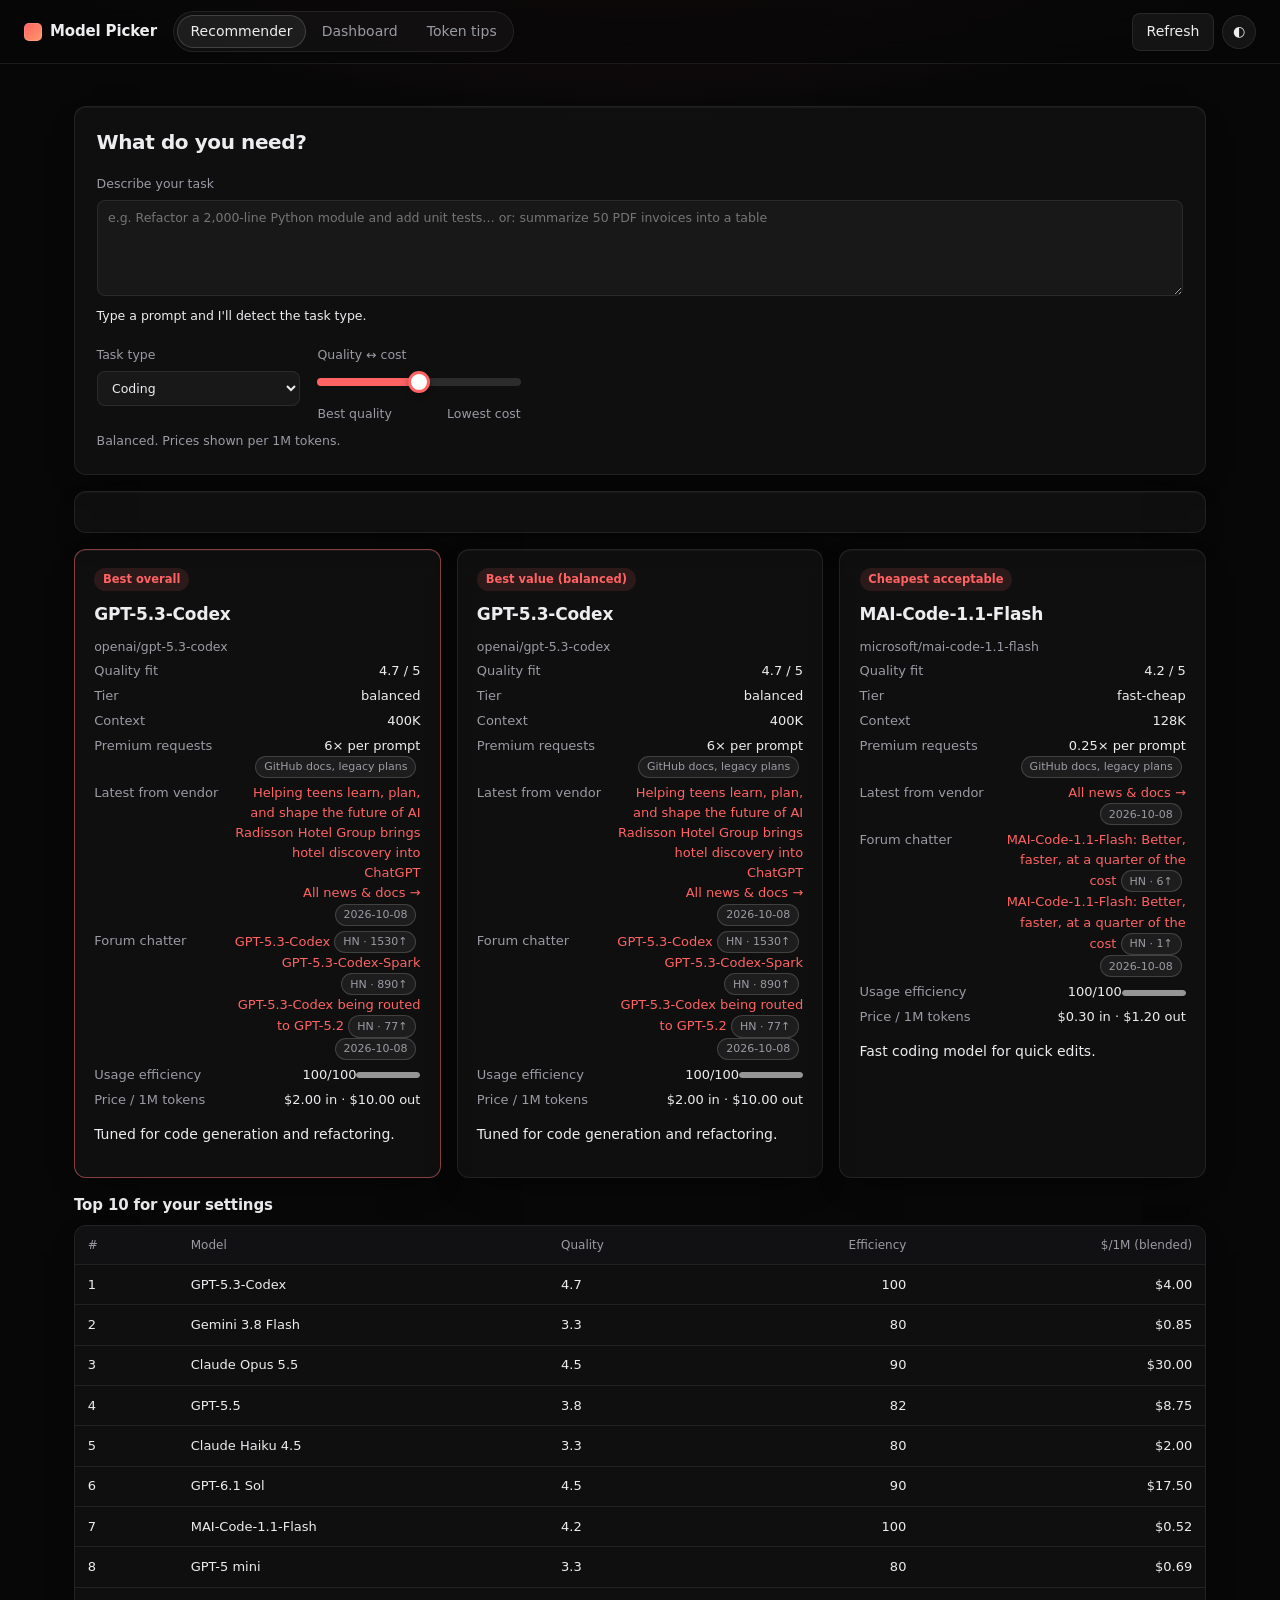
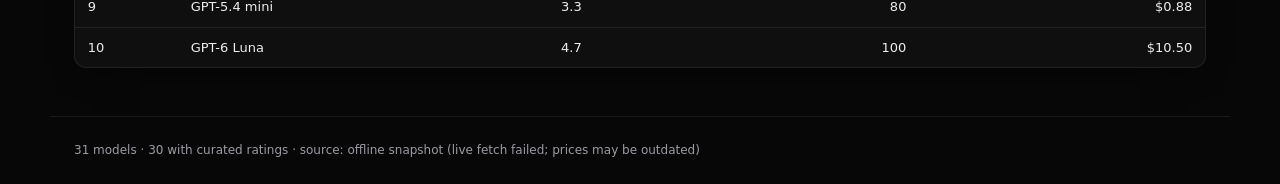
==== model-picker.html @ 8a3c9c2d "Add auto-update automation, signals and restyle Co-authored-by: Copilot App <223556219+Copilot@users" ====
<!DOCTYPE html>
<html lang="en">
<head>
<meta charset="utf-8">
<meta name="viewport" content="width=device-width, initial-scale=1">
<title>Model Picker</title>
<style>
:root{
  --bg:#f7f7f8;--bg2:#ffffff;--fg:#111114;--mut:#5d5d66;--panel:#ffffff;--panel2:#f2f2f4;
  --bd:rgba(0,0,0,.09);--bd2:rgba(0,0,0,.16);--acc:#d93a3f;--acc-soft:rgba(217,58,63,.1);
  --ok:#14804a;--warn:#a15c00;--track:#e2e2e6;--shadow:0 1px 2px rgba(0,0,0,.04),0 8px 24px -12px rgba(0,0,0,.12);
  --glow:radial-gradient(1200px 420px at 50% -180px,rgba(255,99,99,.10),transparent 70%);
  --hdr:rgba(247,247,248,.8);--r:12px;--r-sm:8px;
  color-scheme:light;
}
[data-theme=dark]{
  --bg:#070708;--bg2:#0d0d0f;--fg:#ededef;--mut:#9b9ba4;--panel:rgba(255,255,255,.035);--panel2:rgba(255,255,255,.06);
  --bd:rgba(255,255,255,.08);--bd2:rgba(255,255,255,.16);--acc:#ff6363;--acc-soft:rgba(255,99,99,.12);
  --ok:#4ade80;--warn:#fbbf24;--track:rgba(255,255,255,.12);--shadow:0 1px 0 rgba(255,255,255,.04) inset,0 12px 32px -16px rgba(0,0,0,.8);
  --glow:radial-gradient(1100px 460px at 50% -200px,rgba(255,99,99,.16),transparent 70%);
  --hdr:rgba(7,7,8,.72);
  color-scheme:dark;
}
*{box-sizing:border-box}
[hidden]{display:none!important}
html{-webkit-text-size-adjust:100%}
body{margin:0;font:14px/1.55 Inter,ui-sans-serif,system-ui,-apple-system,"Segoe UI",Roboto,sans-serif;
  background:var(--bg) var(--glow) no-repeat;background-attachment:fixed;color:var(--fg);
  -webkit-font-smoothing:antialiased;font-feature-settings:"cv11","ss01"}
a{color:var(--acc);text-decoration:none}a:hover{text-decoration:underline}
:focus-visible{outline:2px solid var(--acc);outline-offset:2px}

header{position:sticky;top:0;z-index:10;display:flex;align-items:center;gap:1rem;flex-wrap:wrap;
  padding:.7rem 1.5rem;background:var(--hdr);backdrop-filter:blur(14px) saturate(140%);
  -webkit-backdrop-filter:blur(14px) saturate(140%);border-bottom:1px solid var(--bd)}
h1{font-size:15px;font-weight:650;letter-spacing:-.01em;margin:0;display:flex;align-items:center;gap:.5rem}
h1::before{content:"";width:18px;height:18px;border-radius:5px;background:linear-gradient(135deg,var(--acc),#ff9a6b);
  box-shadow:0 0 0 1px rgba(255,255,255,.12) inset}
nav#tabs{display:flex;gap:2px;padding:3px;border:1px solid var(--bd);border-radius:999px;background:var(--panel)}
nav#tabs button{border:0;background:transparent;color:var(--mut);padding:.35rem .85rem;border-radius:999px;font-weight:500}
nav#tabs button:hover{color:var(--fg)}
nav#tabs button.active{background:var(--panel2);color:var(--fg);box-shadow:0 0 0 1px var(--bd2) inset}
.header-right{margin-left:auto;display:flex;gap:.5rem;align-items:center}

main{max-width:1180px;margin:0 auto;padding:2rem 1.5rem 3rem}
h2{font-size:20px;font-weight:650;letter-spacing:-.02em;margin:0 0 1rem}
h3{font-size:15px;font-weight:600;letter-spacing:-.01em;margin:.25rem 0 .5rem}
h3 small{color:var(--mut);font-weight:400;font-size:12px}

.panel{background:var(--panel);border:1px solid var(--bd);border-radius:var(--r);padding:1.25rem 1.35rem;
  margin-bottom:1rem;box-shadow:var(--shadow)}
.grid{display:grid;grid-template-columns:repeat(auto-fit,minmax(200px,1fr));gap:1rem 1.1rem;align-items:end}
.grid .wide{grid-column:1/-1}
#view-recommender .grid{align-items:start}
label{display:flex;flex-direction:column;gap:.4rem;font-size:12.5px;font-weight:500;color:var(--mut)}
label.check{flex-direction:row;align-items:center;gap:.5rem;color:var(--fg);font-weight:400;font-size:13.5px}

input,select,button,textarea{font:inherit;color:var(--fg)}
input[type=text],input[type=search],input[type=number],input:not([type]),select,textarea{
  background:var(--bg2);border:1px solid var(--bd);border-radius:var(--r-sm);padding:.5rem .65rem;
  transition:border-color .15s,box-shadow .15s}
[data-theme=dark] input:not([type=range]):not([type=checkbox]),[data-theme=dark] select,[data-theme=dark] textarea{background:rgba(255,255,255,.04)}
input:hover,select:hover,textarea:hover{border-color:var(--bd2)}
input:focus,select:focus,textarea:focus{outline:none;border-color:var(--acc);box-shadow:0 0 0 3px var(--acc-soft)}
textarea{width:100%;min-height:96px;resize:vertical;line-height:1.5;color:var(--fg)}
select optgroup{color:var(--mut)}
input[type=checkbox]{accent-color:var(--acc);width:15px;height:15px}

button{background:var(--panel2);border:1px solid var(--bd);border-radius:var(--r-sm);padding:.45rem .85rem;
  cursor:pointer;font-weight:500;transition:background .15s,border-color .15s}
button:hover{border-color:var(--bd2);background:var(--acc-soft)}
button:active{transform:translateY(1px)}
button:disabled{opacity:.45;cursor:not-allowed}
#theme{width:34px;height:34px;padding:0;border-radius:999px}
.linkbtn{background:none;border:0;padding:0;color:var(--acc);text-decoration:underline;text-underline-offset:2px}
.linkbtn:hover{background:none}

.hint{color:var(--mut);font-size:12.5px;font-weight:400;margin:.25rem 0}
#status{color:var(--mut);font-size:12.5px;max-width:1180px;margin:0 auto;padding:.6rem 1.5rem 0}
#detected{color:var(--fg)}

#slider{-webkit-appearance:none;appearance:none;width:100%;height:22px;margin:0;padding:0;background:transparent;--p:50%;cursor:pointer}
#slider:focus{outline:none;box-shadow:none}
#slider::-webkit-slider-runnable-track{height:8px;border-radius:999px;background:linear-gradient(to right,var(--acc) var(--p),var(--track) var(--p))}
#slider::-webkit-slider-thumb{-webkit-appearance:none;width:22px;height:22px;margin-top:-7px;border-radius:50%;
  background:#fff;border:3px solid var(--acc);box-shadow:0 2px 6px rgba(0,0,0,.35)}
#slider:focus-visible::-webkit-slider-thumb{box-shadow:0 0 0 4px var(--acc-soft),0 2px 6px rgba(0,0,0,.35)}
#slider::-moz-range-track{height:8px;border-radius:999px;background:var(--track)}
#slider::-moz-range-progress{height:8px;border-radius:999px;background:var(--acc)}
#slider::-moz-range-thumb{width:16px;height:16px;border-radius:50%;background:#fff;border:3px solid var(--acc)}
label.costonly .hint{display:flex;justify-content:space-between}

.toggle{display:inline-flex;align-items:center;gap:.5rem;color:var(--fg);font-size:13.5px}
.ign .costonly{opacity:.4;pointer-events:none}

.cards{display:grid;grid-template-columns:repeat(auto-fit,minmax(260px,1fr));gap:1rem;margin:1rem 0}
.card{position:relative;background:var(--panel);border:1px solid var(--bd);border-radius:var(--r);padding:1.1rem 1.2rem;
  box-shadow:var(--shadow);transition:border-color .15s,transform .15s}
.card:hover{border-color:var(--bd2)}
.card:first-child{border-color:color-mix(in srgb,var(--acc) 45%,var(--bd))}
.card .label{display:inline-block;font-size:11.5px;font-weight:600;color:var(--acc);background:var(--acc-soft);
  padding:.15rem .55rem;border-radius:999px;margin-bottom:.5rem}
.card h3{font-size:17px;margin:.15rem 0 .6rem}
.card dl{display:grid;grid-template-columns:auto 1fr;gap:.3rem .9rem;margin:0;font-size:13px}
.card dt{color:var(--mut)}
.card dd{margin:0;text-align:right;font-variant-numeric:tabular-nums}

.badge{display:inline-block;font-size:11px;font-weight:500;padding:.1rem .5rem;border-radius:999px;
  border:1px solid var(--bd2);color:var(--mut);background:var(--panel2);margin-right:.25rem;white-space:nowrap}
.bar{display:inline-block;width:64px;height:6px;border-radius:999px;background:var(--track);vertical-align:middle;overflow:hidden}
.bar i{display:block;height:100%;border-radius:999px;background:var(--fg);opacity:.55}
.bar.hot i{background:var(--acc);opacity:1}

.table-wrap{overflow:auto;border:1px solid var(--bd);border-radius:var(--r);background:var(--panel);box-shadow:var(--shadow)}
table{border-collapse:collapse;width:100%;font-size:13px}
th,td{padding:.6rem .8rem;border-bottom:1px solid var(--bd);text-align:left;white-space:nowrap}
tr:last-child td{border-bottom:0}
th{position:sticky;top:0;background:var(--bg2);font-weight:500;color:var(--mut);font-size:12px;z-index:1}
[data-theme=dark] th{background:#111113}
th[data-k]{cursor:pointer;user-select:none}th[data-k]:hover{color:var(--fg)}
tbody tr:hover td{background:var(--panel2)}
td.n,th.n{text-align:right;font-variant-numeric:tabular-nums}

.tips ul{margin:.25rem 0 0;padding-left:1.1rem}
.tips li{margin:.45rem 0;color:var(--fg)}
.tips li::marker{color:var(--acc)}
code{font:12.5px ui-monospace,SFMono-Regular,Menlo,monospace;background:var(--panel2);border:1px solid var(--bd);
  padding:.05rem .35rem;border-radius:5px}

footer{max-width:1180px;margin:0 auto;padding:1.5rem;color:var(--mut);font-size:12px;border-top:1px solid var(--bd)}

@media (max-width:640px){
  header{padding:.6rem 1rem}
  nav#tabs{order:3;width:100%;justify-content:space-between}
  nav#tabs button{flex:1}
  main{padding:1.25rem 1rem 2rem}
  .panel{padding:1rem}
}
@media (prefers-reduced-motion:reduce){*{transition:none!important}}

</style>
</head>
<body>
<header>
  <h1>Model Picker</h1>
  <nav id="tabs">
    <button data-view="recommender" class="active">Recommender</button>
    <button data-view="dashboard">Dashboard</button>
    <button data-view="tips">Token tips</button>
  </nav>
  <div class="header-right">
    <button id="refresh">Refresh</button>
    <button id="theme" aria-label="Toggle theme">◐</button>
  </div>
</header>
<div id="status" role="status"></div>

<main>
<section id="view-recommender" class="view">
  <div class="panel">
    <h2>What do you need?</h2>
    <div class="grid">
      <label class="wide">Describe your task
        <textarea id="prompt" rows="4" placeholder="e.g. Refactor a 2,000-line Python module and add unit tests… or: summarize 50 PDF invoices into a table"></textarea>
        <span class="hint"><span id="detected">Type a prompt and I'll detect the task type.</span></span>
      </label>
      <label id="taskWrap">Task type
        <select id="task">
          <optgroup label="General">
            <option value="coding">Coding</option>
            <option value="reasoning">Reasoning / analysis</option>
            <option value="writing">Writing</option>
            <option value="extraction">Summarization / extraction</option>
            <option value="vision">Vision (images)</option>
            <option value="speed">Fast chat / low latency</option>
          </optgroup>
          <optgroup label="Design &amp; UX">
            <option value="uxdesign">UI / visual design review</option>
            <option value="uxwriting">UX writing &amp; microcopy</option>
            <option value="research">UX research synthesis</option>
            <option value="frontend">Design → front-end code</option>
          </optgroup>
          <optgroup label="Other">
            <option value="data">Data &amp; spreadsheets</option>
            <option value="ideation">Brainstorming &amp; ideation</option>
            <option value="agentic">Multi-step agent tasks</option>
            <option value="longdoc">Long documents</option>
            <option value="translation">Translation &amp; localization</option>
          </optgroup>
        </select>
      </label>
      <label class="costonly">Quality ↔ cost
        <input type="range" id="slider" min="0" max="100" value="50">
        <span class="hint"><span>Best quality</span><span>Lowest cost</span></span>
      </label>
    </div>
    <p class="hint" id="modeHint"></p>
  </div>
  <div id="usage" class="panel"></div>
  <div id="results"></div>
</section>

<section id="view-dashboard" class="view" hidden>
  <div class="panel">
    <div class="grid">
      <label>Search <input type="search" id="q" placeholder="name or id"></label>
      <label>Tier
        <select id="tierFilter"><option value="">All</option><option>flagship</option><option>balanced</option><option>fast-cheap</option></select>
      </label>
      <label class="check"><input type="checkbox" id="fVision"> Vision only</label>
      <label class="check"><input type="checkbox" id="fRated"> Rated only</label>
      <button id="compareBtn">Compare selected (<span id="cmpCount">0</span>)</button>
    </div>
  </div>
  <div id="compare"></div>
  <div class="table-wrap"><table id="table"></table></div>
</section>

<section id="view-tips" class="view" hidden>
  <div class="panel tips">
    <h2>Token-cost tips</h2>
    <ul>
      <li><b>Output costs 3–5× input.</b> Ask for concise answers, set <code>max_tokens</code>, and request structured output (JSON) instead of prose.</li>
      <li><b>Cache the prefix.</b> Put stable instructions and documents first; prompt caching typically discounts repeated input by 50–90%.</li>
      <li><b>Route by difficulty.</b> Use a fast-cheap model for classification and extraction; escalate to a flagship only when needed.</li>
      <li><b>Trim context.</b> Send only relevant chunks (retrieval) rather than whole documents. Long prompts cost money and can reduce accuracy.</li>
      <li><b>Mind reasoning models.</b> They bill hidden thinking tokens as output; budget 2–10× more output than the visible answer.</li>
      <li><b>Batch where latency allows.</b> Batch APIs are commonly ~50% cheaper.</li>
      <li><b>Keep conversations short.</b> Each turn resends history; summarize or truncate old turns.</li>
      <li><b>Measure.</b> Log tokens per request and watch % of context used; above ~70% quality and cost both suffer.</li>
      <li><b>Even if cost isn't your concern,</b> fewer tokens means lower latency and rate-limit headroom.</li>
    </ul>
  </div>
</section>
</main>
<footer id="footer"></footer>
<script>window.__EMBED={"models-curated.json": {"_note": "Edit freely. Ratings 1-5 (0 = no capability). Key = OpenRouter model id. tier: flagship|balanced|fast-cheap.", "models": {"anthropic/claude-opus-4.1": {"tier": "flagship", "ratings": {"coding": 5, "reasoning": 5, "writing": 5, "extraction": 4, "vision": 4, "speed": 2}, "notes": "Top-tier quality for hard coding/agentic work; slow and pricey."}, "anthropic/claude-sonnet-4": {"tier": "balanced", "ratings": {"coding": 5, "reasoning": 4, "writing": 5, "extraction": 4, "vision": 4, "speed": 3}, "notes": "Excellent coding/writing default."}, "anthropic/claude-3.5-haiku": {"tier": "fast-cheap", "ratings": {"coding": 3, "reasoning": 3, "writing": 4, "extraction": 4, "vision": 0, "speed": 5}, "notes": "Quick, inexpensive text tasks."}, "openai/gpt-4o": {"tier": "balanced", "ratings": {"coding": 4, "reasoning": 4, "writing": 4, "extraction": 4, "vision": 4, "speed": 4}, "notes": "Solid all-rounder."}, "openai/gpt-4o-mini": {"tier": "fast-cheap", "ratings": {"coding": 3, "reasoning": 3, "writing": 3, "extraction": 4, "vision": 3, "speed": 5}, "notes": "Cheap extraction and chat."}, "openai/gpt-4.1": {"tier": "balanced", "ratings": {"coding": 5, "reasoning": 4, "writing": 4, "extraction": 5, "vision": 4, "speed": 4}, "notes": "Strong coding and instruction following; 1M context."}, "openai/gpt-4.1-mini": {"tier": "fast-cheap", "ratings": {"coding": 4, "reasoning": 3, "writing": 4, "extraction": 4, "vision": 4, "speed": 5}, "notes": "Great value; long context."}, "openai/o3": {"tier": "flagship", "ratings": {"coding": 5, "reasoning": 5, "writing": 3, "extraction": 4, "vision": 4, "speed": 2}, "notes": "Deep reasoning; uses hidden reasoning tokens."}, "openai/o4-mini": {"tier": "balanced", "ratings": {"coding": 4, "reasoning": 5, "writing": 3, "extraction": 4, "vision": 4, "speed": 3}, "notes": "Cheap reasoning; reasoning tokens add output cost."}, "google/gemini-2.5-pro": {"tier": "flagship", "ratings": {"coding": 5, "reasoning": 5, "writing": 4, "extraction": 5, "vision": 5, "speed": 3}, "notes": "Best for huge documents and multimodal input."}, "google/gemini-2.5-flash": {"tier": "fast-cheap", "ratings": {"coding": 4, "reasoning": 4, "writing": 4, "extraction": 5, "vision": 4, "speed": 5}, "notes": "Fast, cheap, 1M context."}, "meta-llama/llama-3.3-70b-instruct": {"tier": "fast-cheap", "ratings": {"coding": 3, "reasoning": 3, "writing": 3, "extraction": 3, "vision": 0, "speed": 4}, "notes": "Open weights, very cheap."}, "deepseek/deepseek-chat": {"tier": "fast-cheap", "ratings": {"coding": 4, "reasoning": 4, "writing": 3, "extraction": 3, "vision": 0, "speed": 3}, "notes": "Strong value for coding."}, "deepseek/deepseek-r1": {"tier": "balanced", "ratings": {"coding": 4, "reasoning": 5, "writing": 3, "extraction": 3, "vision": 0, "speed": 2}, "notes": "Cheap reasoning; verbose output."}, "mistralai/mistral-large": {"tier": "balanced", "ratings": {"coding": 3, "reasoning": 4, "writing": 4, "extraction": 3, "vision": 0, "speed": 3}, "notes": "Good multilingual writing."}, "mistralai/mistral-small-3.2-24b-instruct": {"tier": "fast-cheap", "ratings": {"coding": 3, "reasoning": 2, "writing": 3, "extraction": 3, "vision": 2, "speed": 5}, "notes": "Very cheap small model."}, "qwen/qwen-2.5-72b-instruct": {"tier": "fast-cheap", "ratings": {"coding": 4, "reasoning": 3, "writing": 3, "extraction": 3, "vision": 0, "speed": 4}, "notes": "Capable open model; short context."}, "x-ai/grok-4": {"tier": "flagship", "ratings": {"coding": 4, "reasoning": 5, "writing": 4, "extraction": 4, "vision": 3, "speed": 2}, "notes": "Strong reasoning."}, "anthropic/claude-opus-4.5": {"tier": "flagship", "ratings": {"coding": 5, "reasoning": 5, "writing": 5, "extraction": 4, "vision": 4, "speed": 2}, "notes": "Top-tier quality for hard coding/agentic work; slow and pricey."}, "anthropic/claude-sonnet-4.5": {"tier": "balanced", "ratings": {"coding": 5, "reasoning": 4, "writing": 5, "extraction": 4, "vision": 4, "speed": 3}, "notes": "Excellent coding/writing default."}, "anthropic/claude-haiku-4.5": {"tier": "fast-cheap", "ratings": {"coding": 3, "reasoning": 3, "writing": 4, "extraction": 4, "vision": 0, "speed": 5}, "notes": "Quick, inexpensive text tasks."}}}, "models-snapshot.json": {"_note": "Offline fallback in OpenRouter /api/v1/models shape. Prices are approximate and may be stale; Refresh pulls live data.", "data": [{"id": "anthropic/claude-opus-4.1", "name": "Claude Opus 4.1", "context_length": 200000, "pricing": {"prompt": "1.5e-05", "completion": "7.5e-05"}, "architecture": {"input_modalities": ["text", "image"]}}, {"id": "anthropic/claude-sonnet-4", "name": "Claude Sonnet 4", "context_length": 200000, "pricing": {"prompt": "3e-06", "completion": "1.5e-05"}, "architecture": {"input_modalities": ["text", "image"]}}, {"id": "anthropic/claude-3.5-haiku", "name": "Claude 3.5 Haiku", "context_length": 200000, "pricing": {"prompt": "8.000000000000001e-07", "completion": "4e-06"}, "architecture": {"input_modalities": ["text"]}}, {"id": "openai/gpt-4o", "name": "GPT-4o", "context_length": 128000, "pricing": {"prompt": "2.5e-06", "completion": "1e-05"}, "architecture": {"input_modalities": ["text", "image"]}}, {"id": "openai/gpt-4o-mini", "name": "GPT-4o mini", "context_length": 128000, "pricing": {"prompt": "1.5e-07", "completion": "6e-07"}, "architecture": {"input_modalities": ["text", "image"]}}, {"id": "openai/gpt-4.1", "name": "GPT-4.1", "context_length": 1047576, "pricing": {"prompt": "2e-06", "completion": "8e-06"}, "architecture": {"input_modalities": ["text", "image"]}}, {"id": "openai/gpt-4.1-mini", "name": "GPT-4.1 mini", "context_length": 1047576, "pricing": {"prompt": "4.0000000000000003e-07", "completion": "1.6000000000000001e-06"}, "architecture": {"input_modalities": ["text", "image"]}}, {"id": "openai/o3", "name": "o3", "context_length": 200000, "pricing": {"prompt": "2e-06", "completion": "8e-06"}, "architecture": {"input_modalities": ["text", "image"]}}, {"id": "openai/o4-mini", "name": "o4-mini", "context_length": 200000, "pricing": {"prompt": "1.1e-06", "completion": "4.4e-06"}, "architecture": {"input_modalities": ["text", "image"]}}, {"id": "google/gemini-2.5-pro", "name": "Gemini 2.5 Pro", "context_length": 1048576, "pricing": {"prompt": "1.25e-06", "completion": "1e-05"}, "architecture": {"input_modalities": ["text", "image"]}}, {"id": "google/gemini-2.5-flash", "name": "Gemini 2.5 Flash", "context_length": 1048576, "pricing": {"prompt": "3e-07", "completion": "2.5e-06"}, "architecture": {"input_modalities": ["text", "image"]}}, {"id": "meta-llama/llama-3.3-70b-instruct", "name": "Llama 3.3 70B Instruct", "context_length": 131072, "pricing": {"prompt": "1.2e-07", "completion": "3e-07"}, "architecture": {"input_modalities": ["text"]}}, {"id": "deepseek/deepseek-chat", "name": "DeepSeek V3", "context_length": 163840, "pricing": {"prompt": "2.7e-07", "completion": "1.1e-06"}, "architecture": {"input_modalities": ["text"]}}, {"id": "deepseek/deepseek-r1", "name": "DeepSeek R1", "context_length": 163840, "pricing": {"prompt": "5.5e-07", "completion": "2.2e-06"}, "architecture": {"input_modalities": ["text"]}}, {"id": "mistralai/mistral-large", "name": "Mistral Large", "context_length": 128000, "pricing": {"prompt": "2e-06", "completion": "6e-06"}, "architecture": {"input_modalities": ["text"]}}, {"id": "mistralai/mistral-small-3.2-24b-instruct", "name": "Mistral Small 3.2 24B", "context_length": 131072, "pricing": {"prompt": "5.0000000000000004e-08", "completion": "1.0000000000000001e-07"}, "architecture": {"input_modalities": ["text", "image"]}}, {"id": "qwen/qwen-2.5-72b-instruct", "name": "Qwen 2.5 72B Instruct", "context_length": 32768, "pricing": {"prompt": "1.2e-07", "completion": "3.9e-07"}, "architecture": {"input_modalities": ["text"]}}, {"id": "x-ai/grok-4", "name": "Grok 4", "context_length": 256000, "pricing": {"prompt": "3e-06", "completion": "1.5e-05"}, "architecture": {"input_modalities": ["text", "image"]}}, {"id": "some-lab/unrated-demo-model", "name": "Unrated Demo Model", "context_length": 32000, "pricing": {"prompt": "5e-07", "completion": "1.5e-06"}, "architecture": {"input_modalities": ["text"]}}]}, "github-models.json": {"_note": "Models available in GitHub Copilot. Ratings, context and prices are ESTIMATES (Copilot bills by premium requests, not tokens).", "data": [{"id": "anthropic/claude-opus-5.5", "name": "Claude Opus 5.5", "context_length": 400000, "pricing": {"prompt": "1.5e-05", "completion": "7.5e-05"}, "architecture": {"input_modalities": ["text", "image"]}, "_tier": "flagship", "_ratings": {"coding": 5, "reasoning": 5, "writing": 5, "extraction": 4, "vision": 4, "speed": 2}, "_notes": "Top Anthropic model; best for hard agentic/coding work."}, {"id": "anthropic/claude-sonnet-5.5", "name": "Claude Sonnet 5.5", "context_length": 400000, "pricing": {"prompt": "3e-06", "completion": "1.5e-05"}, "architecture": {"input_modalities": ["text", "image"]}, "_tier": "balanced", "_ratings": {"coding": 5, "reasoning": 4, "writing": 5, "extraction": 4, "vision": 4, "speed": 3}, "_notes": "Strong all-rounder for coding and writing."}, {"id": "anthropic/claude-haiku-4.5", "name": "Claude Haiku 4.5", "context_length": 200000, "pricing": {"prompt": "1e-06", "completion": "5e-06"}, "architecture": {"input_modalities": ["text", "image"]}, "_tier": "fast-cheap", "_ratings": {"coding": 3, "reasoning": 3, "writing": 4, "extraction": 4, "vision": 3, "speed": 5}, "_notes": "Fast, cheap; good for extraction and chat.", "_multiplier": 0.33}, {"id": "openai/gpt-6.1-sol", "name": "GPT-6.1 Sol", "context_length": 400000, "pricing": {"prompt": "1e-05", "completion": "4e-05"}, "architecture": {"input_modalities": ["text", "image"]}, "_tier": "flagship", "_ratings": {"coding": 5, "reasoning": 5, "writing": 4, "extraction": 4, "vision": 4, "speed": 2}, "_notes": "Newest OpenAI flagship; deep reasoning."}, {"id": "openai/gpt-6-luna", "name": "GPT-6 Luna", "context_length": 400000, "pricing": {"prompt": "6e-06", "completion": "2.4e-05"}, "architecture": {"input_modalities": ["text", "image"]}, "_tier": "flagship", "_ratings": {"coding": 5, "reasoning": 5, "writing": 4, "extraction": 4, "vision": 4, "speed": 3}, "_notes": "Strong general-purpose OpenAI model."}, {"id": "openai/gpt-5.6-terra", "name": "GPT-5.6 Terra", "context_length": 400000, "pricing": {"prompt": "5e-06", "completion": "2e-05"}, "architecture": {"input_modalities": ["text", "image"]}, "_tier": "balanced", "_ratings": {"coding": 4, "reasoning": 4, "writing": 4, "extraction": 4, "vision": 4, "speed": 3}, "_notes": "Balanced quality and cost."}, {"id": "openai/gpt-5.5", "name": "GPT-5.5", "context_length": 400000, "pricing": {"prompt": "5e-06", "completion": "2e-05"}, "architecture": {"input_modalities": ["text", "image"]}, "_tier": "balanced", "_ratings": {"coding": 4, "reasoning": 4, "writing": 4, "extraction": 4, "vision": 4, "speed": 3}, "_notes": "Solid all-rounder.", "_multiplier": 57}, {"id": "openai/gpt-5.4-mini", "name": "GPT-5.4 mini", "context_length": 400000, "pricing": {"prompt": "5e-07", "completion": "2e-06"}, "architecture": {"input_modalities": ["text", "image"]}, "_tier": "fast-cheap", "_ratings": {"coding": 3, "reasoning": 3, "writing": 3, "extraction": 4, "vision": 3, "speed": 5}, "_notes": "Cheap and quick for simple tasks.", "_multiplier": 6}, {"id": "openai/gpt-5-mini", "name": "GPT-5 mini", "context_length": 400000, "pricing": {"prompt": "2.5e-07", "completion": "2e-06"}, "architecture": {"input_modalities": ["text", "image"]}, "_tier": "fast-cheap", "_ratings": {"coding": 3, "reasoning": 3, "writing": 3, "extraction": 3, "vision": 3, "speed": 5}, "_notes": "Very cheap, light reasoning.", "_multiplier": 0.33}, {"id": "openai/gpt-5.3-codex", "name": "GPT-5.3-Codex", "context_length": 400000, "pricing": {"prompt": "2e-06", "completion": "1e-05"}, "architecture": {"input_modalities": ["text"]}, "_tier": "balanced", "_ratings": {"coding": 5, "reasoning": 4, "writing": 2, "extraction": 3, "vision": 0, "speed": 3}, "_notes": "Tuned for code generation and refactoring.", "_multiplier": 6}, {"id": "microsoft/mai-code-1.1-flash", "name": "MAI-Code-1.1-Flash", "context_length": 128000, "pricing": {"prompt": "3e-07", "completion": "1.2e-06"}, "architecture": {"input_modalities": ["text"]}, "_tier": "fast-cheap", "_ratings": {"coding": 4, "reasoning": 3, "writing": 2, "extraction": 3, "vision": 0, "speed": 5}, "_notes": "Fast coding model for quick edits.", "_multiplier": 0.25}, {"id": "google/gemini-3.8-flash", "name": "Gemini 3.8 Flash", "context_length": 1000000, "pricing": {"prompt": "3e-07", "completion": "2.5e-06"}, "architecture": {"input_modalities": ["text", "image"]}, "_tier": "fast-cheap", "_ratings": {"coding": 3, "reasoning": 3, "writing": 3, "extraction": 4, "vision": 4, "speed": 5}, "_notes": "Fast, huge context; great for summarizing long inputs."}]}, "reddit-signals.json": {"fetched": null, "models": {}}, "vendor-releases.json": {"fetched": "2026-10-08", "vendors": {"anthropic": {"url": "https://www.anthropic.com/news", "items": [{"title": "Cyber verification program", "url": "https://www.anthropic.com/news/cyber-verification-program", "date": ""}, {"title": "Claude frontier academy", "url": "https://www.anthropic.com/news/claude-frontier-academy", "date": ""}, {"title": "Barclays scales claude", "url": "https://www.anthropic.com/news/barclays-scales-claude", "date": ""}]}, "openai": {"url": "https://openai.com/news/", "items": [{"title": "Helping teens learn, plan, and shape the future of AI", "url": "https://openai.com/index/teens-learn-and-plan", "date": "Wed, 07 Oct 2026"}, {"title": "Radisson Hotel Group brings hotel discovery into ChatGPT", "url": "https://openai.com/index/radisson", "date": "Wed, 07 Oct 2026"}, {"title": "GPT-6 and Intelligent UI for everyone", "url": "https://openai.com/index/gpt-6-for-everyone", "date": "Wed, 07 Oct 2026"}]}, "google": {"url": "https://blog.google/technology/ai/", "items": [{"title": "Introducing Playground: Create and play custom games", "url": "https://blog.google/innovation-and-ai/technology/ai/playground-experimental-gaming-platform/", "date": "Wed, 07 Oct 2026"}, {"title": "The latest AI news we announced in September 2026", "url": "https://blog.google/innovation-and-ai/technology/ai/google-ai-updates-september-2026/", "date": "Fri, 02 Oct 2026"}, {"title": "Watch the winning trailer from the Future Vision XPRIZE, The Gifted.", "url": "https://blog.google/innovation-and-ai/technology/ai/winner-future-vision-xprize/", "date": "Mon, 28 Sep 2026"}]}, "microsoft": {"url": "https://azure.microsoft.com/en-us/blog/", "items": []}}}, "forum-signals.json": {"fetched": "2026-10-08", "models": {"anthropic/claude-opus-5.5": {"mentions": 10, "threads": [{"title": "Claude Opus 5.5", "url": "https://news.ycombinator.com/item?id=49803892", "src": "HN", "score": 1806}, {"title": "Claude Opus 5.5 Intelligence, Performance and Price Analysis (Max)", "url": "https://news.ycombinator.com/item?id=49804316", "src": "HN", "score": 333}, {"title": "Claude Opus 5.5", "url": "https://news.ycombinator.com/item?id=49803863", "src": "HN", "score": 273}]}, "anthropic/claude-sonnet-5.5": {"mentions": 2, "threads": [{"title": "Claude Sonnet 5.5 for code review: More catches than Sonnet 5, in half the time", "url": "https://news.ycombinator.com/item?id=49896246", "src": "HN", "score": 4}, {"title": "Claude Sonnet 5.5 (Max Effort) Intelligence, Performance and Price Analysis", "url": "https://news.ycombinator.com/item?id=49882688", "src": "HN", "score": 4}]}, "anthropic/claude-haiku-4.5": {"mentions": 9, "threads": [{"title": "Claude Haiku 4.5", "url": "https://news.ycombinator.com/item?id=45595403", "src": "HN", "score": 730}, {"title": "Claude Haiku 4.5 System Card [pdf]", "url": "https://news.ycombinator.com/item?id=45596168", "src": "HN", "score": 51}, {"title": "Show HN: TTFT benchmark: LLM Gateway vs. OpenRouter (Claude-haiku-4.5, 150 runs)", "url": "https://news.ycombinator.com/item?id=49012741", "src": "HN", "score": 3}]}, "openai/gpt-6.1-sol": {"mentions": 8, "threads": [{"title": "GPT 6.1 Sol: Near-Astra intelligence for a fifth of the price", "url": "https://news.ycombinator.com/item?id=49896586", "src": "HN", "score": 1067}, {"title": "GPT-6.1 Sol replaces GPT-6 Sol after just 7 days, with near-Astra intelligence", "url": "https://news.ycombinator.com/item?id=49906669", "src": "HN", "score": 80}, {"title": "GPT-6.1 Sol (Max): Intelligence, Performance and Price Analysis", "url": "https://news.ycombinator.com/item?id=49898379", "src": "HN", "score": 4}]}, "openai/gpt-6-luna": {"mentions": 3, "threads": [{"title": "GPT-6 Sol is like GPT-5.6 Terra, GPT-6 Luna is like GPT-5.6 Asteroid", "url": "https://news.ycombinator.com/item?id=49835237", "src": "HN", "score": 18}, {"title": "Claude Opus 5.5, GPT-6 Sol, GPT-6 Luna, and a new price war", "url": "https://news.ycombinator.com/item?id=49812887", "src": "HN", "score": 3}, {"title": "GPT-6 Luna (Max) Intelligence, Performance and Price Analysis", "url": "https://news.ycombinator.com/item?id=49806285", "src": "HN", "score": 2}]}, "openai/gpt-5.6-terra": {"mentions": 3, "threads": [{"title": "GPT-6 Sol is like GPT-5.6 Terra, GPT-6 Luna is like GPT-5.6 Asteroid", "url": "https://news.ycombinator.com/item?id=49835237", "src": "HN", "score": 18}, {"title": "GPT-5.6-terra used 48.5% more context than Mimo-2.5-pro", "url": "https://news.ycombinator.com/item?id=48919754", "src": "HN", "score": 3}, {"title": "Free GPT 5.6 Terra and Luna (2.5M/day) & 250k Sol \u2013 free experiments", "url": "https://news.ycombinator.com/item?id=48975696", "src": "HN", "score": 2}]}, "openai/gpt-5.5": {"mentions": 10, "threads": [{"title": "GPT-5.5", "url": "https://news.ycombinator.com/item?id=47879092", "src": "HN", "score": 1580}, {"title": "GPT-5.5 hallucinates 3x more than MIT-licensed GLM-5.2", "url": "https://news.ycombinator.com/item?id=48600167", "src": "HN", "score": 585}, {"title": "DeepSeek V4 Pro beats GPT-5.5 Pro on precision", "url": "https://news.ycombinator.com/item?id=48440448", "src": "HN", "score": 397}]}, "openai/gpt-5.4-mini": {"mentions": 4, "threads": [{"title": "GPT\u20115.4 Mini and Nano", "url": "https://news.ycombinator.com/item?id=47415441", "src": "HN", "score": 248}, {"title": "Hands-on comparison of Jev with Haiku 4.5, GPT-5.4-mini, and Gemini 3.5 Flash", "url": "https://news.ycombinator.com/item?id=49982760", "src": "HN", "score": 3}, {"title": "Show HN: Classer \u2013 high-performance classification API (beats GPT-5.4-mini)", "url": "https://news.ycombinator.com/item?id=48489816", "src": "HN", "score": 2}]}, "openai/gpt-5-mini": {"mentions": 6, "threads": [{"title": "Tau\u00b2 benchmark: How a prompt rewrite boosted GPT-5-mini by 22%", "url": "https://news.ycombinator.com/item?id=45275354", "src": "HN", "score": 197}, {"title": "Show HN: I built a vibe agent builder with deployment (GPT-5-mini powered)", "url": "https://news.ycombinator.com/item?id=44876340", "src": "HN", "score": 3}, {"title": "Claude Haiku 4.5 vs. GLM-4.6 vs. GPT-5 Mini: Job Queue System Benchmark", "url": "https://news.ycombinator.com/item?id=45741464", "src": "HN", "score": 2}]}, "openai/gpt-5.3-codex": {"mentions": 10, "threads": [{"title": "GPT-5.3-Codex", "url": "https://news.ycombinator.com/item?id=46902638", "src": "HN", "score": 1530}, {"title": "GPT\u20115.3\u2011Codex\u2011Spark", "url": "https://news.ycombinator.com/item?id=46992553", "src": "HN", "score": 890}, {"title": "GPT-5.3-Codex being routed to GPT-5.2", "url": "https://news.ycombinator.com/item?id=46968891", "src": "HN", "score": 77}]}, "microsoft/mai-code-1.1-flash": {"mentions": 2, "threads": [{"title": "MAI-Code-1.1-Flash: Better, faster, at a quarter of the cost", "url": "https://news.ycombinator.com/item?id=49263442", "src": "HN", "score": 6}, {"title": "MAI-Code-1.1-Flash: Better, faster, at a quarter of the cost", "url": "https://news.ycombinator.com/item?id=50000104", "src": "HN", "score": 1}]}, "google/gemini-3.8-flash": {"mentions": 12, "threads": [{"title": "Gemini 3.8 Flash and 3.8 Flash Cyber", "url": "https://news.ycombinator.com/item?id=49537553", "src": "HN", "score": 1160}, {"title": "Gemini 3.8 Flash and 3.8 Flash Cyber", "url": "https://news.ycombinator.com/item?id=49538007", "src": "HN", "score": 76}, {"title": "Kimi K3 and GLM-5.3 are better than Gemini 3.8 Flash", "url": "https://news.ycombinator.com/item?id=49539315", "src": "HN", "score": 11}]}}}};</script>
<script>
(() => {
const API = "https://openrouter.ai/api/v1/models";
const CACHE_KEY = "modelPicker.cache.v1", TTL = 6 * 3600 * 1000;
const $ = id => document.getElementById(id);
const RK = ["coding", "reasoning", "writing", "extraction", "vision", "speed"];
// Extra task types are weighted blends of the 6 benchmarked ratings, so no per-model scores are invented
const BLEND = {
  uxdesign:{vision:.6,reasoning:.4}, uxwriting:{writing:.7,reasoning:.3}, research:{extraction:.5,reasoning:.5},
  frontend:{coding:.7,vision:.3}, data:{reasoning:.5,extraction:.3,coding:.2}, ideation:{writing:.5,reasoning:.5},
  agentic:{coding:.5,reasoning:.5}, longdoc:{extraction:.6,reasoning:.4}, translation:{writing:.6,extraction:.4}};
const TASK_LABEL = {coding:"Coding",reasoning:"Reasoning",writing:"Writing",extraction:"Summarization/extraction",vision:"Vision",speed:"Speed",
  uxdesign:"UI / visual design review",uxwriting:"UX writing & microcopy",research:"UX research synthesis",frontend:"Design → front-end code",
  data:"Data & spreadsheets",ideation:"Brainstorming & ideation",agentic:"Multi-step agent tasks",longdoc:"Long documents",translation:"Translation & localization"};
const HEUR = { // fallback ratings by price tier
  flagship:{coding:4,reasoning:4,writing:4,extraction:4,vision:4,speed:2},
  balanced:{coding:3,reasoning:3,writing:3,extraction:3,vision:3,speed:3},
  "fast-cheap":{coding:2,reasoning:2,writing:3,extraction:3,vision:2,speed:5}};
let ghModels = [], models = [], source = "", sortKey = "name", sortDir = 1;
const selected = new Set();
const KW = {
  uxdesign: /\b(figma|design|mockup|wireframe|layout|ui\b|ux\b|typograph|branding|logo|icon|banner|poster|graphic|illustrat|moodboard|palette|visual)\w*/i,
  uxwriting: /\b(microcopy|copy|label|tooltip|cta|headline|wording|phrasing)\w*/i,
  research: /\b(interview|survey|persona|insight|finding|usability|participant|user research|feedback|synthes)\w*/i,
  frontend: /\b(frontend|front-end|css|html|react|component|tailwind|responsive|vue|svelte|figma to code)\w*/i,
  data: /\b(spreadsheet|excel|csv|dataset|pandas|dashboard|metric|kpi|pivot|chart data|analytics|sql query|formula)\w*/i,
  ideation: /\b(brainstorm|ideas?|ideat|concepts?|name|names|naming|slogan|tagline|creative|inspiration|alternatives)\w*/i,
  agentic: /\b(agent|agentic|multi-?step|automat|workflow|pipeline|orchestrat|tool use|autonomous|end-to-end)\w*/i,
  longdoc: /\b(long document|book|report|contract|whitepaper|thesis|manual|100 pages|entire (doc|codebase|repo)|large file|hundreds of pages)\w*/i,
  translation: /\b(translat|locali[sz]|i18n|l10n|spanish|french|german|japanese|chinese|portuguese|italian|multilingual)\w*/i,
  vision: /\b(image|photo|picture|screenshot|diagram|ocr|chart|scan|vision|video|infographic|sketch|draw)\w*/i,
  coding: /\b(code|coding|function|bug|debug|refactor|script|python|javascript|typescript|java|rust|golang|sql|regex|api|unit test|test case|compil|repo|program|develop|software|backend|app\b|website|deploy|algorithm)\w*/i,
  extraction: /\b(summari|summary|extract|classif|tag|parse|pdf|invoice|transcript|json|table|categori|sentiment|tl;?dr|digest|notes|data entry)\w*/i,
  reasoning: /\b(reason|analy|math|proof|plan|strateg|logic|puzzle|decid|decision|compar|trade-?off|why|evaluat|diagnos|solve|problem|forecast|critique|review|architect|how|what|should|best|advice|suggest|recommend|help|think|calculat|estimat|optimi)\w*/i,
  writing: /\b(write|writing|essay|blog|email|article|story|stories|rewrite|draft|poem|marketing|post|tone|script|pitch|content|caption|speech|newsletter|edit|proofread|letter|message|reply|respond|describe|explain|rephrase|paraphras|polish|brief|outline|resume|cv|cover|bio|description|text|documentation|docs)\w*/i,
  speed: /\b(chat|chatbot|quick|real-?time|latency|fast|autocomplete|instant|conversation|support bot|assistant)\w*/i};
// Strong phrases count 3 so they outweigh generic words like "help" or "what"
const KW_STRONG = {
  uxdesign: /\b(wireframe|mock-?up|hi-?fi|lo-?fi|visual hierarchy|colou?r (palette|contrast|scheme)|contrast ratio|moodboard|mood board|style ?guide|ui kit|design critique|heuristic evaluation|usability review of (a )?screen|app screen|landing page design|iconograph|brand identity|accessib\w* (audit|contrast)|design system|information architecture|user flow|design principle|onboarding flow|figma)\w*/gi,
  uxwriting: /\b(micro-?copy|ux (copy|writing)|content design|empty state|error (message|state)|button (label|text)|tone of voice|voice and tone|onboarding (copy|text)|tooltip|cta|release notes|help text|placeholder text|confirmation message|rewrite (this )?(copy|text)|alt text)\w*/gi,
  research: /\b(persona|user journey|journey map|empathy map|card sort|tree test|usability (test|issue|notes|recordings?)|jobs? to be done|jtbd|how might we|hmw|affinity|ux research|user research|pain points?|service blueprint|interview (notes|transcript)|survey (responses|results)|user feedback|open-?ended|synthesi[sz]e|tag (the )?feedback)\w*/gi,
  frontend: /\b(design tokens?|tailwind|component library|storybook|responsive|flexbox|grid layout|navbar|react component|css variables?|dark mode|media quer|animation (code|css)|html prototype|front-?end|from figma|figma to (code|react|html))\w*/gi,
  data: /\b(spreadsheet|csv|pivot table|excel formula|pandas|dashboard metrics|data analysis)\w*/gi,
  ideation: /\b(brainstorm|come up with|generate ideas|name ideas|concept directions)\w*/gi,
  agentic: /\b(multi-?step|agentic|autonomous agent|automate (this|the|my)|end-to-end workflow)\w*/gi,
  longdoc: /\b(long document|entire (report|book|contract|codebase)|hundreds of pages|\d{2,} pages)\w*/gi,
  translation: /\b(translate|locali[sz]e|into (spanish|french|german|japanese|chinese|portuguese|italian))\w*/gi};
// Specific types come first in KW, so a tie goes to the more specific one
function detectTask(t) {
  let best = null, n = 0;
  for (const k in KW) {
    let sc = (t.match(new RegExp(KW[k].source, "gi")) || []).length;
    if (KW_STRONG[k]) sc += 3 * (t.match(KW_STRONG[k]) || []).length;
    if (sc > n) { n = sc; best = k; }
  }
  return best;
}
let taskManual = false;
const state = () => ({
  task: $("task").value, slider: +$("slider").value / 100,
  inTok: 0, outTok: 0, volume: 0,
  minCtx: 0, needVision: false, ignore: false});

// ---------- data ----------
async function getJSON(url, ms = 8000) {
  if (window.__EMBED && window.__EMBED[url]) return window.__EMBED[url];
  const c = new AbortController(), t = setTimeout(() => c.abort(), ms);
  try { const r = await fetch(url, {signal: c.signal}); if (!r.ok) throw new Error(r.status); return await r.json(); }
  finally { clearTimeout(t); }
}
function readCache() { try { return JSON.parse(localStorage.getItem(CACHE_KEY)); } catch { return null; } }
async function loadRaw(force) {
  const cache = readCache();
  if (!force && cache && Date.now() - cache.t < TTL) return {data: cache.data, src: `cached live data (${ago(cache.t)})`};
  try {
    const j = await getJSON(API);
    try { localStorage.setItem(CACHE_KEY, JSON.stringify({t: Date.now(), data: j})); } catch {}
    return {data: j, src: "live OpenRouter data (just now)"};
  } catch {}
  if (cache) return {data: cache.data, src: `stale cached data (${ago(cache.t)}); live fetch failed`};
  const snap = await getJSON("models-snapshot.json");
  return {data: snap, src: "offline snapshot (live fetch failed; prices may be outdated)"};
}
const ago = t => { const m = Math.round((Date.now() - t) / 60000); return m < 60 ? `${m} min ago` : `${(m / 60).toFixed(1)} h ago`; };
function tierFor(blended) { return blended >= 10 ? "flagship" : blended >= 1 ? "balanced" : "fast-cheap"; }
function build(raw, curated) {
  return (raw.data || []).map(m => {
    const pIn = parseFloat(m.pricing?.prompt) * 1e6, pOut = parseFloat(m.pricing?.completion) * 1e6;
    if (!(pIn >= 0) || !(pOut >= 0) || !m.context_length) return null; // skips dynamic/unpriced routers
    const vision = (m.architecture?.input_modalities || []).includes("image");
    const c = curated[m.id], blended = (3 * pIn + pOut) / 4;
    const tier = c?.tier || tierFor(blended);
    const base = HEUR[tier];
    const ratings = {};
    RK.forEach(k => ratings[k] = c?.ratings?.[k] ?? (k === "vision" ? (vision ? base.vision : 0) : base[k]));
    if (!vision) ratings.vision = 0;
    for (const b in BLEND) ratings[b] = Math.round(10 * Object.entries(BLEND[b]).reduce((s, [k, w]) => s + w * ratings[k], 0)) / 10;
    return {id: m.id, name: m.name || m.id, ctx: m.context_length, pIn, pOut, blended, vision, tier, ratings,
      mult: c?.mult ?? null, notes: c?.notes || "", rated: !!c};
  }).filter(Boolean);
}
async function init(force) {
  $("status").textContent = "Loading models…";
  let curated = {};
  try { curated = (await getJSON("models-curated.json")).models || {}; }
  catch { $("status").textContent = "Could not load models-curated.json (opened via file://? use `python3 -m http.server`). Using heuristic ratings."; }
  try { const g = await getJSON("github-models.json"); g.data.forEach(m => curated[m.id] = {mult: m._multiplier, tier: m._tier, ratings: m._ratings, notes: m._notes}); ghModels = build(g, curated).map(m => ({...m, gh: true, rated: true})); } catch {}
  try { const r = await getJSON("reddit-signals.json"); signals = r.models || {}; sigDate = r.fetched; } catch {}
  try { const r = await getJSON("vendor-releases.json"); vendorRel = r; } catch {}
  try { forumSig = await getJSON("forum-signals.json"); } catch {}
  try {
    const {data, src} = await loadRaw(force);
    const ids = new Set(ghModels.map(m => m.id));
    models = ghModels.concat(build(data, curated).filter(m => !ids.has(m.id)));
    source = src;
    const rated = models.filter(m => m.rated).length;
    $("footer").textContent = `${models.length} models · ${rated} with curated ratings · source: ${src}`;
    if (!$("status").textContent.startsWith("Could")) $("status").textContent = "";
  } catch (e) { $("status").textContent = "Failed to load any model data: " + e.message; return; }
  render();
}

// ---------- scoring ----------
const fmt = n => n >= 1e9 ? (n / 1e9).toFixed(1) + "B" : n >= 1e6 ? (n / 1e6).toFixed(1) + "M" : n >= 1e3 ? (n / 1e3).toFixed(n < 1e4 ? 1 : 0) + "K" : String(Math.round(n));
const usd = n => n === 0 ? "$0" : n < 0.01 ? "$" + n.toFixed(4) : n < 100 ? "$" + n.toFixed(2) : "$" + Math.round(n).toLocaleString();
function quality(m, task) {
  const t = m.ratings[task] || 0, s = m.ratings.speed;
  return task === "speed" ? t / 5 : (0.85 * t + 0.15 * s) / 5;
}
function recommend(s) {
  const tokens = s.inTok + s.outTok, hasTok = tokens > 0;
  let c = pool().filter(m => m.ctx >= s.minCtx && m.ctx >= tokens && (!(s.needVision || s.task === "vision") || m.vision) && m.ratings[s.task] > 0);
  if (!c.length) return {c, hasTok, tokens};
  c.forEach(m => {
    m.q = quality(m, s.task);
    m.ctxPct = hasTok ? tokens / m.ctx : 0;
    m.reqCost = hasTok ? (s.inTok * m.pIn + s.outTok * m.pOut) / 1e6 : null;
    m.basis = hasTok ? m.reqCost : m.blended;
    m.eff = m.q * (0.7 + 0.3 * m.ratings.speed / 5) / (1 + m.ctxPct);
  });
  const lp = c.map(m => Math.log(m.basis + 1e-9)), lo = Math.min(...lp), hi = Math.max(...lp);
  c.forEach((m, i) => m.costScore = hi > lo ? 1 - (lp[i] - lo) / (hi - lo) : 1);
  c.forEach(m => { const qs = c.map(x => x.q); const a = Math.min(...qs), b = Math.max(...qs); m.qn = b > a ? (m.q - a) / (b - a) : 1; });
  const srt = [...c].sort((x, y) => y.q - x.q || y.costScore - x.costScore);
  const fr = []; let bc = -1;
  srt.forEach(m => { m.front = m.costScore > bc + 1e-9; if (m.front) { fr.push(m); bc = m.costScore; } });
  fr.forEach((m, i) => m.pos = fr.length > 1 ? i / (fr.length - 1) : 0);
  c.forEach(m => { if (!m.front) { const n = fr.reduce((a, f) => Math.abs(f.costScore - m.costScore) < Math.abs(a.costScore - m.costScore) ? f : a); m.pos = n.pos; } });
  const maxEff = Math.max(...c.map(m => m.eff));
  c.forEach(m => m.effRel = Math.round(100 * m.eff / maxEff));
  return {c, hasTok, tokens};
}
const buzz = m => {
  const f = forumSig && forumSig.models, r = signals;
  const n = id => ((f && f[id] && f[id].mentions) || 0) + ((r && r[id] && r[id].mentions) || 0);
  const mx = Math.max(1, ...models.filter(x => x.gh).map(x => n(x.id)));
  return Math.min(1, n(m.id) / mx);
};
const scoreWith = (m, w) => {
  if (w <= 0.03) return m.q * 1e3 + m.costScore;
  if (w >= 0.97) return m.costScore * 1e3 + m.q;
  const k = (w - 0.03) / 0.94;
  return -Math.abs(m.pos - k) - (m.front ? 0 : 0.15) + m.qn * 0.01 + buzz(m) * 0.3;
};
const best = (arr, f) => arr.reduce((a, b) => (f(b) > f(a) || (f(b) === f(a) && b.ctx > a.ctx)) ? b : a);

let signals = {}, sigDate = null, vendorRel = null, forumSig = null;
// ---------- recommender ----------
function card(label, m, s, hasTok) {
  const rows = [["Quality fit", `${(m.q * 5).toFixed(1)} / 5 ${m.rated ? "" : "<span class=badge>heuristic</span>"}`], ["Tier", m.tier], ["Context", fmt(m.ctx)]];
  if (hasTok) {
    rows.push(["Context used", `${(m.ctxPct * 100).toFixed(m.ctxPct < .01 ? 2 : 1)}%<div class="bar ${m.ctxPct > .7 ? "hot" : ""}"><i style="width:${Math.min(100, m.ctxPct * 100)}%"></i></div>`]);
  }
  const mu = m.mult;
  rows.push(["Premium requests", mu != null ? `${mu}× per prompt <span class=badge>GitHub docs, legacy plans</span>` : "<span class=badge>not published</span>"]);
  const vv = vendorRel && vendorRel.vendors && vendorRel.vendors[m.id.split("/")[0]];
  if (vv) {
    const safe = u => /^https:\/\//.test(u) ? u : "#";
    const its = (vv.items || []).slice(0, 2).map(i => `<a href="${esc(safe(i.url))}" target="_blank" rel="noopener">${esc(i.title)}</a>`).join("<br>");
    rows.push(["Latest from vendor", (its || "") + `${its ? "<br>" : ""}<a href="${esc(safe(vv.url))}" target="_blank" rel="noopener">All news &amp; docs →</a>` + (vendorRel.fetched ? ` <span class=badge>${esc(vendorRel.fetched)}</span>` : "")]);
  }
  const sg = signals[m.id];
  if (sg && sg.threads && sg.threads.length) {
    const esc = x => x.replace(/[&<>"]/g, c => ({"&": "&amp;", "<": "&lt;", ">": "&gt;", '"': "&quot;"}[c]));
    rows.push(["Reddit chatter", sg.threads.map(t => `<a href="${t.url}" target="_blank" rel="noopener">${esc(t.title.slice(0, 80))}</a> <span class=badge>r/${t.sub} · ${t.score}↑</span>`).join("<br>") + `<br><span class=badge>${sigDate}</span>`]);
  }
  const fs = forumSig && forumSig.models && forumSig.models[m.id];
  if (fs && fs.threads && fs.threads.length) {
    rows.push(["Forum chatter", fs.threads.filter(t => /^https:/.test(t.url)).map(t => `<a href="${esc(t.url)}" target="_blank" rel="noopener">${esc(t.title.slice(0, 80))}</a> <span class=badge>${esc(t.src)} · ${+t.score || 0}↑</span>`).join("<br>") + (forumSig.fetched ? `<br><span class=badge>${esc(forumSig.fetched)}</span>` : "")]);
  }
  rows.push(["Usage efficiency", `${m.effRel}/100<div class="bar"><i style="width:${m.effRel}%"></i></div>`]);
  if (!s.ignore) {
    rows.push(["Price / 1M tokens", `${usd(m.pIn)} in · ${usd(m.pOut)} out`]);
    if (hasTok) {
      rows.push(["Per request", usd(m.reqCost)]);
      if (s.volume) rows.push(["Per month", usd(m.reqCost * s.volume)]);
    }
  }
  return `<div class="card"><div class="label">${label}</div><h3>${esc(m.name)}</h3><div class="hint">${esc(m.id)}</div>
  <dl>${rows.map(r => `<dt>${r[0]}</dt><dd>${r[1]}</dd>`).join("")}</dl><p>${esc(m.notes)}</p></div>`;
}
function renderRecommender() {
  const s = state(), {c, hasTok, tokens} = recommend(s);
  $("slider").style.setProperty("--p", $("slider").value + "%");
  const v = s.slider, lab = v <= 0.03 ? "Pure quality: best model regardless of price" : v >= 0.97 ? "Pure cost: cheapest capable model" : v < 0.4 ? "Quality-leaning" : v <= 0.6 ? "Balanced" : "Cost-leaning";
  $("modeHint").textContent = lab + (hasTok ? "" : ". Prices shown per 1M tokens.");
  // usage panel
  const perMonth = tokens * s.volume;
  $("usage").innerHTML = "";
  if (!c.length) { $("results").innerHTML = `<div class="panel">No models match these constraints. No models have a rating for this task.</div>`; return; }
  const wo = s.slider;
  const overall = best(c, m => scoreWith(m, wo));
  const cards = [card(wo <= 0.03 ? "Best quality (cost ignored)" : wo >= 0.97 ? "Cheapest (quality ignored)" : "Best overall", overall, s, hasTok)];
  if (s.ignore) {
    cards.push(card("Most usage-efficient", best(c, m => m.eff), s, hasTok));
    const ok = c.filter(m => m.ratings[s.task] >= 3);
    if (ok.length) cards.push(card("Fastest acceptable", best(ok, m => m.ratings.speed * 10 + m.q), s, hasTok));
  } else {
    cards.push(card("Best value (balanced)", best(c, m => scoreWith(m, 0.5)), s, hasTok));
    const ok = c.filter(m => m.ratings[s.task] >= 3);
    if (ok.length) cards.push(card("Cheapest acceptable", best(ok, m => -m.basis * 1e6 + m.q), s, hasTok));
  }
  const w = s.slider;
  const top = [...c].sort((a, b) => scoreWith(b, w) - scoreWith(a, w) || b.ctx - a.ctx).slice(0, 10);
  $("results").innerHTML = `<div class="cards">${cards.join("")}</div>
  <h3 style="margin-top:1rem">Top 10 for your settings</h3><div class="table-wrap"><table><thead><tr><th>#</th><th>Model</th><th>Quality</th>${hasTok ? "<th class=n>Context used</th>" : ""}<th class=n>Efficiency</th>${s.ignore ? "" : `<th class=n>${hasTok ? "Per request" : "$/1M (blended)"}</th>${hasTok && s.volume ? "<th class=n>Per month</th>" : ""}`}</tr></thead><tbody>
  ${top.map((m, i) => `<tr><td>${i + 1}</td><td>${esc(m.name)}${m.rated ? "" : " <span class=badge>heuristic</span>"}</td><td>${(m.q * 5).toFixed(1)}</td>${hasTok ? `<td class=n>${(m.ctxPct * 100).toFixed(2)}%</td>` : ""}<td class=n>${m.effRel}</td>${s.ignore ? "" : `<td class=n>${usd(m.basis)}</td>${hasTok && s.volume ? `<td class=n>${usd(m.reqCost * s.volume)}</td>` : ""}`}</tr>`).join("")}
  </tbody></table></div>`;
}

// ---------- dashboard ----------
const COLS = [
  ["name","Model"],["tier","Tier"],["ctx","Context",1],["pIn","In $/1M",1,"$"],["pOut","Out $/1M",1,"$"],
  ...RK.map(k => ["r_" + k, TASK_LABEL[k], 1]), ["rated","Rated"]];
const val = (m, k) => k.startsWith("r_") ? m.ratings[k.slice(2)] : k === "rated" ? +m.rated : m[k];
function renderDashboard() {
  const ign = false, q = $("q").value.toLowerCase(), tf = $("tierFilter").value;
  let rows = pool().filter(m => (!q || (m.name + m.id).toLowerCase().includes(q)) && (!tf || m.tier === tf) && (!$("fVision").checked || m.vision) && (!$("fRated").checked || m.rated));
  rows.sort((a, b) => { const x = val(a, sortKey), y = val(b, sortKey); return (typeof x === "string" ? x.localeCompare(y) : x - y) * sortDir; });
  const cols = COLS.filter(c => !(ign && c[3] === "$"));
  $("table").innerHTML = `<thead><tr><th></th>${cols.map(c => `<th data-k="${c[0]}" class="${c[2] ? "n" : ""}">${c[1]}${sortKey === c[0] ? (sortDir > 0 ? " ▲" : " ▼") : ""}</th>`).join("")}</tr></thead><tbody>
  ${rows.slice(0, 500).map(m => `<tr><td><input type=checkbox data-id="${esc(m.id)}" ${selected.has(m.id) ? "checked" : ""}></td>${cols.map(c => {
    const v = val(m, c[0]);
    return `<td class="${c[2] ? "n" : ""}">${c[0] === "name" ? `${esc(m.name)}<div class=hint>${esc(m.id)}</div>` : c[0] === "ctx" ? fmt(v) : c[3] ? usd(v) : c[0] === "rated" ? (v ? "✓" : "–") : v}</td>`; }).join("")}</tr>`).join("")}</tbody>`;
  $("cmpCount").textContent = selected.size;
}
function renderCompare() {
  const ms = models.filter(m => selected.has(m.id)), ign = false;
  if (ms.length < 2) { $("compare").innerHTML = `<div class="panel">Select at least two models to compare.</div>`; return; }
  const rows = [["Tier", m => m.tier], ["Context", m => fmt(m.ctx)], ["Vision", m => m.vision ? "yes" : "no"],
    ...(ign ? [] : [["Input $/1M", m => usd(m.pIn)], ["Output $/1M", m => usd(m.pOut)]]),
    ...RK.map(k => [TASK_LABEL[k], m => m.ratings[k]]), ["Notes", m => esc(m.notes)]];
  $("compare").innerHTML = `<div class="table-wrap" style="margin-bottom:1rem"><table><thead><tr><th></th>${ms.map(m => `<th>${esc(m.name)}</th>`).join("")}</tr></thead><tbody>
  ${rows.map(r => `<tr><th>${r[0]}</th>${ms.map(m => `<td style="white-space:normal">${r[1](m)}</td>`).join("")}</tr>`).join("")}</tbody></table></div>`;
}

const esc = s => String(s).replace(/[&<>"]/g, c => ({"&":"&amp;","<":"&lt;",">":"&gt;",'"':"&quot;"}[c]));
const pool = () => models.filter(m => m.gh);
function render() { renderRecommender(); renderDashboard(); }

// ---------- events ----------
document.querySelectorAll("#tabs button").forEach(b => b.onclick = () => {
  document.querySelectorAll("#tabs button").forEach(x => x.classList.toggle("active", x === b));
  document.querySelectorAll(".view").forEach(v => v.hidden = v.id !== "view-" + b.dataset.view);
});
$("task").addEventListener("change", () => { taskManual = true; $("prompt").dispatchEvent(new Event("input")); });
$("prompt").addEventListener("input", () => {
  const t = $("prompt").value.trim(), hit = t && detectTask(t), k = t && (hit || "reasoning");
  if (!taskManual && k) $("task").value = k;
  $("detected").textContent = !t ? "Type a prompt and I'll detect the task type."
    : (hit ? "Detected: " : "No clear match, using general: ") + TASK_LABEL[k] + (taskManual ? " (set manually)" : "") + (hit ? "" : " — pick another in Task type.");
  renderRecommender();
});
["task","slider"].forEach(id => $(id).addEventListener("input", renderRecommender));
["q","tierFilter","fVision","fRated"].forEach(id => $(id).addEventListener("input", renderDashboard));
$("table").addEventListener("click", e => {
  const th = e.target.closest("th[data-k]");
  if (th) { sortDir = sortKey === th.dataset.k ? -sortDir : (th.dataset.k === "name" || th.dataset.k === "tier" ? 1 : -1); sortKey = th.dataset.k; renderDashboard(); }
  if (e.target.matches("input[data-id]")) { const id = e.target.dataset.id; e.target.checked ? selected.add(id) : selected.delete(id); $("cmpCount").textContent = selected.size; }
});
$("compareBtn").onclick = renderCompare;
$("refresh").onclick = async () => { $("refresh").disabled = true; await init(true); $("refresh").disabled = false; };
const setTheme = t => { document.documentElement.dataset.theme = t; localStorage.setItem("modelPicker.theme", t); };
$("theme").onclick = () => setTheme(document.documentElement.dataset.theme === "dark" ? "light" : "dark");
setTheme(localStorage.getItem("modelPicker.theme") || "dark");
init(false);
})();

</script>
</body>
</html>
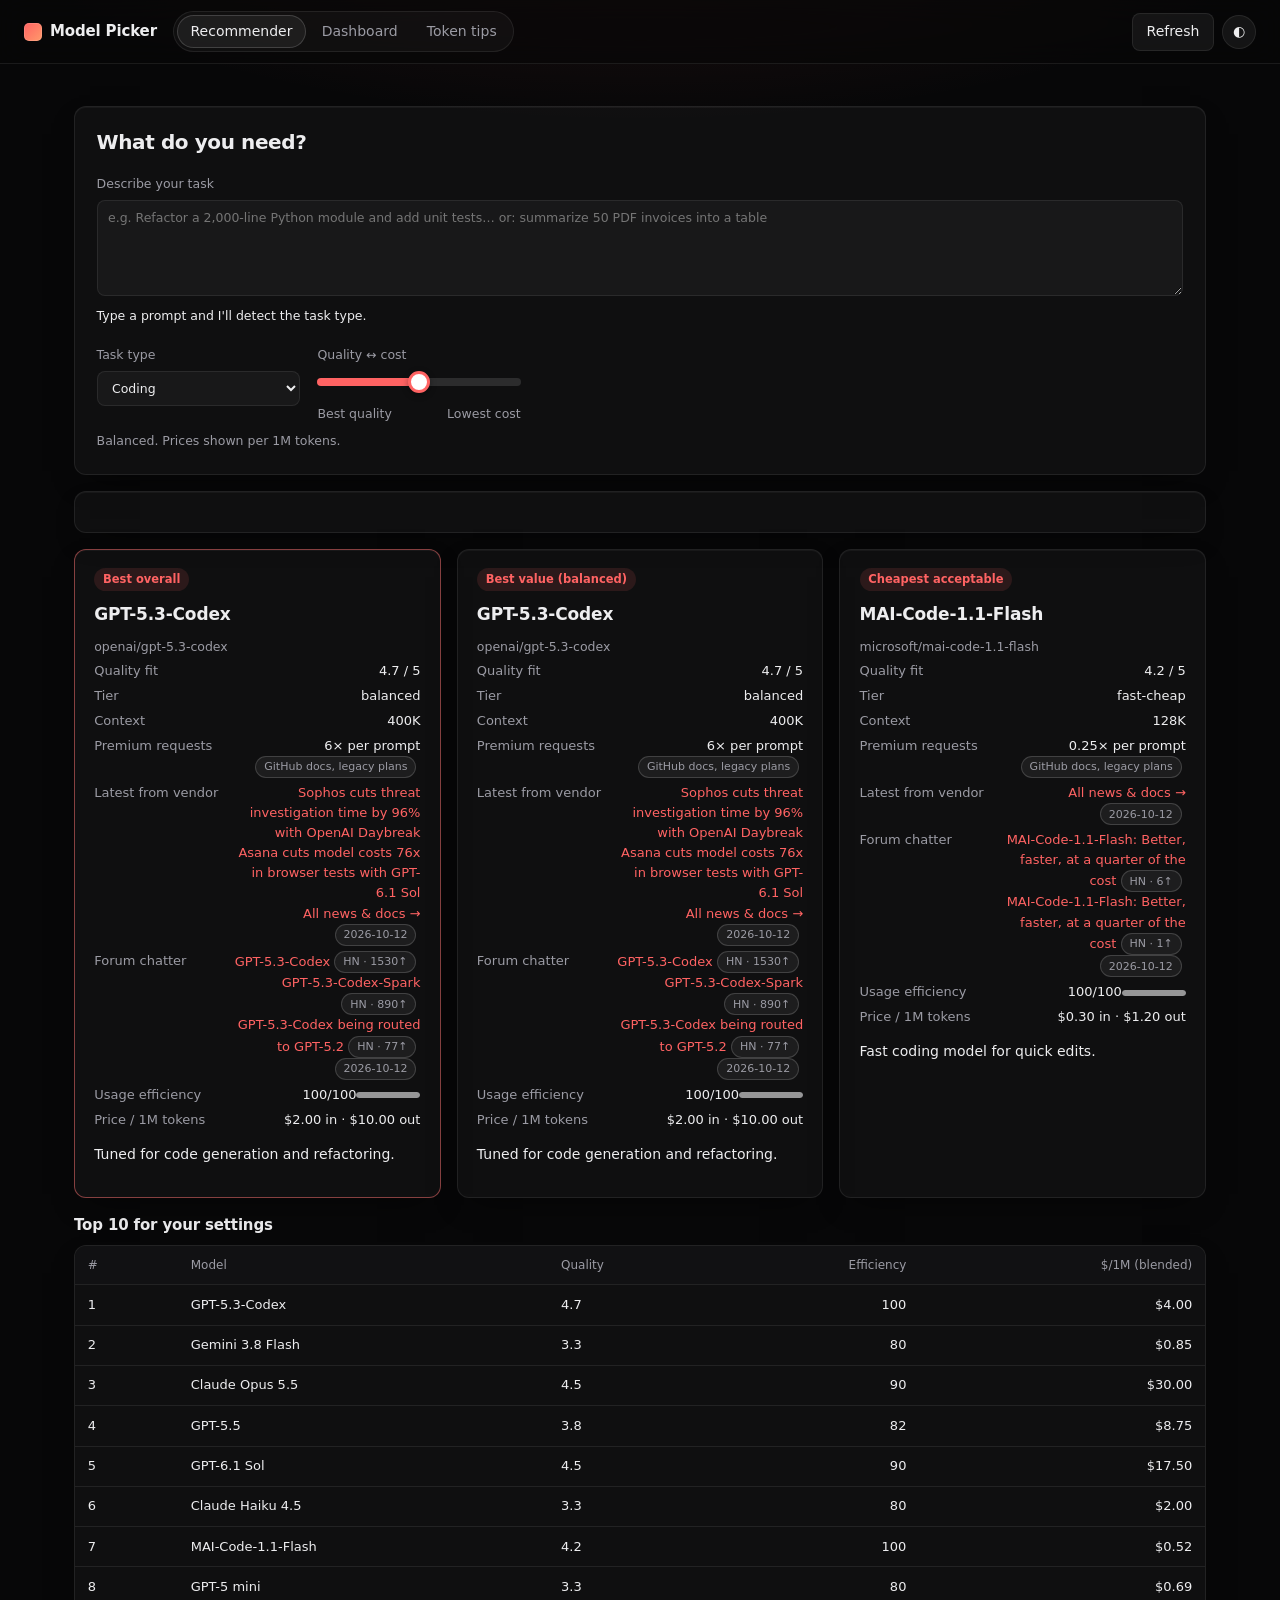
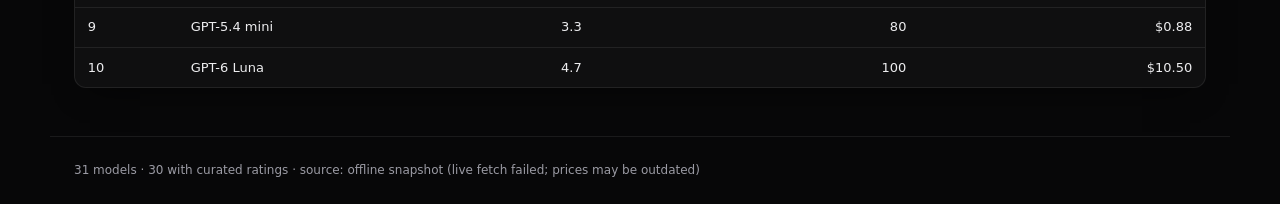
==== commit e3970027: "Weekly data update" ====
--- a/model-picker.html
+++ b/model-picker.html
@@ -234,7 +234,7 @@
 </section>
 </main>
 <footer id="footer"></footer>
-<script>window.__EMBED={"models-curated.json": {"_note": "Edit freely. Ratings 1-5 (0 = no capability). Key = OpenRouter model id. tier: flagship|balanced|fast-cheap.", "models": {"anthropic/claude-opus-4.1": {"tier": "flagship", "ratings": {"coding": 5, "reasoning": 5, "writing": 5, "extraction": 4, "vision": 4, "speed": 2}, "notes": "Top-tier quality for hard coding/agentic work; slow and pricey."}, "anthropic/claude-sonnet-4": {"tier": "balanced", "ratings": {"coding": 5, "reasoning": 4, "writing": 5, "extraction": 4, "vision": 4, "speed": 3}, "notes": "Excellent coding/writing default."}, "anthropic/claude-3.5-haiku": {"tier": "fast-cheap", "ratings": {"coding": 3, "reasoning": 3, "writing": 4, "extraction": 4, "vision": 0, "speed": 5}, "notes": "Quick, inexpensive text tasks."}, "openai/gpt-4o": {"tier": "balanced", "ratings": {"coding": 4, "reasoning": 4, "writing": 4, "extraction": 4, "vision": 4, "speed": 4}, "notes": "Solid all-rounder."}, "openai/gpt-4o-mini": {"tier": "fast-cheap", "ratings": {"coding": 3, "reasoning": 3, "writing": 3, "extraction": 4, "vision": 3, "speed": 5}, "notes": "Cheap extraction and chat."}, "openai/gpt-4.1": {"tier": "balanced", "ratings": {"coding": 5, "reasoning": 4, "writing": 4, "extraction": 5, "vision": 4, "speed": 4}, "notes": "Strong coding and instruction following; 1M context."}, "openai/gpt-4.1-mini": {"tier": "fast-cheap", "ratings": {"coding": 4, "reasoning": 3, "writing": 4, "extraction": 4, "vision": 4, "speed": 5}, "notes": "Great value; long context."}, "openai/o3": {"tier": "flagship", "ratings": {"coding": 5, "reasoning": 5, "writing": 3, "extraction": 4, "vision": 4, "speed": 2}, "notes": "Deep reasoning; uses hidden reasoning tokens."}, "openai/o4-mini": {"tier": "balanced", "ratings": {"coding": 4, "reasoning": 5, "writing": 3, "extraction": 4, "vision": 4, "speed": 3}, "notes": "Cheap reasoning; reasoning tokens add output cost."}, "google/gemini-2.5-pro": {"tier": "flagship", "ratings": {"coding": 5, "reasoning": 5, "writing": 4, "extraction": 5, "vision": 5, "speed": 3}, "notes": "Best for huge documents and multimodal input."}, "google/gemini-2.5-flash": {"tier": "fast-cheap", "ratings": {"coding": 4, "reasoning": 4, "writing": 4, "extraction": 5, "vision": 4, "speed": 5}, "notes": "Fast, cheap, 1M context."}, "meta-llama/llama-3.3-70b-instruct": {"tier": "fast-cheap", "ratings": {"coding": 3, "reasoning": 3, "writing": 3, "extraction": 3, "vision": 0, "speed": 4}, "notes": "Open weights, very cheap."}, "deepseek/deepseek-chat": {"tier": "fast-cheap", "ratings": {"coding": 4, "reasoning": 4, "writing": 3, "extraction": 3, "vision": 0, "speed": 3}, "notes": "Strong value for coding."}, "deepseek/deepseek-r1": {"tier": "balanced", "ratings": {"coding": 4, "reasoning": 5, "writing": 3, "extraction": 3, "vision": 0, "speed": 2}, "notes": "Cheap reasoning; verbose output."}, "mistralai/mistral-large": {"tier": "balanced", "ratings": {"coding": 3, "reasoning": 4, "writing": 4, "extraction": 3, "vision": 0, "speed": 3}, "notes": "Good multilingual writing."}, "mistralai/mistral-small-3.2-24b-instruct": {"tier": "fast-cheap", "ratings": {"coding": 3, "reasoning": 2, "writing": 3, "extraction": 3, "vision": 2, "speed": 5}, "notes": "Very cheap small model."}, "qwen/qwen-2.5-72b-instruct": {"tier": "fast-cheap", "ratings": {"coding": 4, "reasoning": 3, "writing": 3, "extraction": 3, "vision": 0, "speed": 4}, "notes": "Capable open model; short context."}, "x-ai/grok-4": {"tier": "flagship", "ratings": {"coding": 4, "reasoning": 5, "writing": 4, "extraction": 4, "vision": 3, "speed": 2}, "notes": "Strong reasoning."}, "anthropic/claude-opus-4.5": {"tier": "flagship", "ratings": {"coding": 5, "reasoning": 5, "writing": 5, "extraction": 4, "vision": 4, "speed": 2}, "notes": "Top-tier quality for hard coding/agentic work; slow and pricey."}, "anthropic/claude-sonnet-4.5": {"tier": "balanced", "ratings": {"coding": 5, "reasoning": 4, "writing": 5, "extraction": 4, "vision": 4, "speed": 3}, "notes": "Excellent coding/writing default."}, "anthropic/claude-haiku-4.5": {"tier": "fast-cheap", "ratings": {"coding": 3, "reasoning": 3, "writing": 4, "extraction": 4, "vision": 0, "speed": 5}, "notes": "Quick, inexpensive text tasks."}}}, "models-snapshot.json": {"_note": "Offline fallback in OpenRouter /api/v1/models shape. Prices are approximate and may be stale; Refresh pulls live data.", "data": [{"id": "anthropic/claude-opus-4.1", "name": "Claude Opus 4.1", "context_length": 200000, "pricing": {"prompt": "1.5e-05", "completion": "7.5e-05"}, "architecture": {"input_modalities": ["text", "image"]}}, {"id": "anthropic/claude-sonnet-4", "name": "Claude Sonnet 4", "context_length": 200000, "pricing": {"prompt": "3e-06", "completion": "1.5e-05"}, "architecture": {"input_modalities": ["text", "image"]}}, {"id": "anthropic/claude-3.5-haiku", "name": "Claude 3.5 Haiku", "context_length": 200000, "pricing": {"prompt": "8.000000000000001e-07", "completion": "4e-06"}, "architecture": {"input_modalities": ["text"]}}, {"id": "openai/gpt-4o", "name": "GPT-4o", "context_length": 128000, "pricing": {"prompt": "2.5e-06", "completion": "1e-05"}, "architecture": {"input_modalities": ["text", "image"]}}, {"id": "openai/gpt-4o-mini", "name": "GPT-4o mini", "context_length": 128000, "pricing": {"prompt": "1.5e-07", "completion": "6e-07"}, "architecture": {"input_modalities": ["text", "image"]}}, {"id": "openai/gpt-4.1", "name": "GPT-4.1", "context_length": 1047576, "pricing": {"prompt": "2e-06", "completion": "8e-06"}, "architecture": {"input_modalities": ["text", "image"]}}, {"id": "openai/gpt-4.1-mini", "name": "GPT-4.1 mini", "context_length": 1047576, "pricing": {"prompt": "4.0000000000000003e-07", "completion": "1.6000000000000001e-06"}, "architecture": {"input_modalities": ["text", "image"]}}, {"id": "openai/o3", "name": "o3", "context_length": 200000, "pricing": {"prompt": "2e-06", "completion": "8e-06"}, "architecture": {"input_modalities": ["text", "image"]}}, {"id": "openai/o4-mini", "name": "o4-mini", "context_length": 200000, "pricing": {"prompt": "1.1e-06", "completion": "4.4e-06"}, "architecture": {"input_modalities": ["text", "image"]}}, {"id": "google/gemini-2.5-pro", "name": "Gemini 2.5 Pro", "context_length": 1048576, "pricing": {"prompt": "1.25e-06", "completion": "1e-05"}, "architecture": {"input_modalities": ["text", "image"]}}, {"id": "google/gemini-2.5-flash", "name": "Gemini 2.5 Flash", "context_length": 1048576, "pricing": {"prompt": "3e-07", "completion": "2.5e-06"}, "architecture": {"input_modalities": ["text", "image"]}}, {"id": "meta-llama/llama-3.3-70b-instruct", "name": "Llama 3.3 70B Instruct", "context_length": 131072, "pricing": {"prompt": "1.2e-07", "completion": "3e-07"}, "architecture": {"input_modalities": ["text"]}}, {"id": "deepseek/deepseek-chat", "name": "DeepSeek V3", "context_length": 163840, "pricing": {"prompt": "2.7e-07", "completion": "1.1e-06"}, "architecture": {"input_modalities": ["text"]}}, {"id": "deepseek/deepseek-r1", "name": "DeepSeek R1", "context_length": 163840, "pricing": {"prompt": "5.5e-07", "completion": "2.2e-06"}, "architecture": {"input_modalities": ["text"]}}, {"id": "mistralai/mistral-large", "name": "Mistral Large", "context_length": 128000, "pricing": {"prompt": "2e-06", "completion": "6e-06"}, "architecture": {"input_modalities": ["text"]}}, {"id": "mistralai/mistral-small-3.2-24b-instruct", "name": "Mistral Small 3.2 24B", "context_length": 131072, "pricing": {"prompt": "5.0000000000000004e-08", "completion": "1.0000000000000001e-07"}, "architecture": {"input_modalities": ["text", "image"]}}, {"id": "qwen/qwen-2.5-72b-instruct", "name": "Qwen 2.5 72B Instruct", "context_length": 32768, "pricing": {"prompt": "1.2e-07", "completion": "3.9e-07"}, "architecture": {"input_modalities": ["text"]}}, {"id": "x-ai/grok-4", "name": "Grok 4", "context_length": 256000, "pricing": {"prompt": "3e-06", "completion": "1.5e-05"}, "architecture": {"input_modalities": ["text", "image"]}}, {"id": "some-lab/unrated-demo-model", "name": "Unrated Demo Model", "context_length": 32000, "pricing": {"prompt": "5e-07", "completion": "1.5e-06"}, "architecture": {"input_modalities": ["text"]}}]}, "github-models.json": {"_note": "Models available in GitHub Copilot. Ratings, context and prices are ESTIMATES (Copilot bills by premium requests, not tokens).", "data": [{"id": "anthropic/claude-opus-5.5", "name": "Claude Opus 5.5", "context_length": 400000, "pricing": {"prompt": "1.5e-05", "completion": "7.5e-05"}, "architecture": {"input_modalities": ["text", "image"]}, "_tier": "flagship", "_ratings": {"coding": 5, "reasoning": 5, "writing": 5, "extraction": 4, "vision": 4, "speed": 2}, "_notes": "Top Anthropic model; best for hard agentic/coding work."}, {"id": "anthropic/claude-sonnet-5.5", "name": "Claude Sonnet 5.5", "context_length": 400000, "pricing": {"prompt": "3e-06", "completion": "1.5e-05"}, "architecture": {"input_modalities": ["text", "image"]}, "_tier": "balanced", "_ratings": {"coding": 5, "reasoning": 4, "writing": 5, "extraction": 4, "vision": 4, "speed": 3}, "_notes": "Strong all-rounder for coding and writing."}, {"id": "anthropic/claude-haiku-4.5", "name": "Claude Haiku 4.5", "context_length": 200000, "pricing": {"prompt": "1e-06", "completion": "5e-06"}, "architecture": {"input_modalities": ["text", "image"]}, "_tier": "fast-cheap", "_ratings": {"coding": 3, "reasoning": 3, "writing": 4, "extraction": 4, "vision": 3, "speed": 5}, "_notes": "Fast, cheap; good for extraction and chat.", "_multiplier": 0.33}, {"id": "openai/gpt-6.1-sol", "name": "GPT-6.1 Sol", "context_length": 400000, "pricing": {"prompt": "1e-05", "completion": "4e-05"}, "architecture": {"input_modalities": ["text", "image"]}, "_tier": "flagship", "_ratings": {"coding": 5, "reasoning": 5, "writing": 4, "extraction": 4, "vision": 4, "speed": 2}, "_notes": "Newest OpenAI flagship; deep reasoning."}, {"id": "openai/gpt-6-luna", "name": "GPT-6 Luna", "context_length": 400000, "pricing": {"prompt": "6e-06", "completion": "2.4e-05"}, "architecture": {"input_modalities": ["text", "image"]}, "_tier": "flagship", "_ratings": {"coding": 5, "reasoning": 5, "writing": 4, "extraction": 4, "vision": 4, "speed": 3}, "_notes": "Strong general-purpose OpenAI model."}, {"id": "openai/gpt-5.6-terra", "name": "GPT-5.6 Terra", "context_length": 400000, "pricing": {"prompt": "5e-06", "completion": "2e-05"}, "architecture": {"input_modalities": ["text", "image"]}, "_tier": "balanced", "_ratings": {"coding": 4, "reasoning": 4, "writing": 4, "extraction": 4, "vision": 4, "speed": 3}, "_notes": "Balanced quality and cost."}, {"id": "openai/gpt-5.5", "name": "GPT-5.5", "context_length": 400000, "pricing": {"prompt": "5e-06", "completion": "2e-05"}, "architecture": {"input_modalities": ["text", "image"]}, "_tier": "balanced", "_ratings": {"coding": 4, "reasoning": 4, "writing": 4, "extraction": 4, "vision": 4, "speed": 3}, "_notes": "Solid all-rounder.", "_multiplier": 57}, {"id": "openai/gpt-5.4-mini", "name": "GPT-5.4 mini", "context_length": 400000, "pricing": {"prompt": "5e-07", "completion": "2e-06"}, "architecture": {"input_modalities": ["text", "image"]}, "_tier": "fast-cheap", "_ratings": {"coding": 3, "reasoning": 3, "writing": 3, "extraction": 4, "vision": 3, "speed": 5}, "_notes": "Cheap and quick for simple tasks.", "_multiplier": 6}, {"id": "openai/gpt-5-mini", "name": "GPT-5 mini", "context_length": 400000, "pricing": {"prompt": "2.5e-07", "completion": "2e-06"}, "architecture": {"input_modalities": ["text", "image"]}, "_tier": "fast-cheap", "_ratings": {"coding": 3, "reasoning": 3, "writing": 3, "extraction": 3, "vision": 3, "speed": 5}, "_notes": "Very cheap, light reasoning.", "_multiplier": 0.33}, {"id": "openai/gpt-5.3-codex", "name": "GPT-5.3-Codex", "context_length": 400000, "pricing": {"prompt": "2e-06", "completion": "1e-05"}, "architecture": {"input_modalities": ["text"]}, "_tier": "balanced", "_ratings": {"coding": 5, "reasoning": 4, "writing": 2, "extraction": 3, "vision": 0, "speed": 3}, "_notes": "Tuned for code generation and refactoring.", "_multiplier": 6}, {"id": "microsoft/mai-code-1.1-flash", "name": "MAI-Code-1.1-Flash", "context_length": 128000, "pricing": {"prompt": "3e-07", "completion": "1.2e-06"}, "architecture": {"input_modalities": ["text"]}, "_tier": "fast-cheap", "_ratings": {"coding": 4, "reasoning": 3, "writing": 2, "extraction": 3, "vision": 0, "speed": 5}, "_notes": "Fast coding model for quick edits.", "_multiplier": 0.25}, {"id": "google/gemini-3.8-flash", "name": "Gemini 3.8 Flash", "context_length": 1000000, "pricing": {"prompt": "3e-07", "completion": "2.5e-06"}, "architecture": {"input_modalities": ["text", "image"]}, "_tier": "fast-cheap", "_ratings": {"coding": 3, "reasoning": 3, "writing": 3, "extraction": 4, "vision": 4, "speed": 5}, "_notes": "Fast, huge context; great for summarizing long inputs."}]}, "reddit-signals.json": {"fetched": null, "models": {}}, "vendor-releases.json": {"fetched": "2026-10-08", "vendors": {"anthropic": {"url": "https://www.anthropic.com/news", "items": [{"title": "Cyber verification program", "url": "https://www.anthropic.com/news/cyber-verification-program", "date": ""}, {"title": "Claude frontier academy", "url": "https://www.anthropic.com/news/claude-frontier-academy", "date": ""}, {"title": "Barclays scales claude", "url": "https://www.anthropic.com/news/barclays-scales-claude", "date": ""}]}, "openai": {"url": "https://openai.com/news/", "items": [{"title": "Helping teens learn, plan, and shape the future of AI", "url": "https://openai.com/index/teens-learn-and-plan", "date": "Wed, 07 Oct 2026"}, {"title": "Radisson Hotel Group brings hotel discovery into ChatGPT", "url": "https://openai.com/index/radisson", "date": "Wed, 07 Oct 2026"}, {"title": "GPT-6 and Intelligent UI for everyone", "url": "https://openai.com/index/gpt-6-for-everyone", "date": "Wed, 07 Oct 2026"}]}, "google": {"url": "https://blog.google/technology/ai/", "items": [{"title": "Introducing Playground: Create and play custom games", "url": "https://blog.google/innovation-and-ai/technology/ai/playground-experimental-gaming-platform/", "date": "Wed, 07 Oct 2026"}, {"title": "The latest AI news we announced in September 2026", "url": "https://blog.google/innovation-and-ai/technology/ai/google-ai-updates-september-2026/", "date": "Fri, 02 Oct 2026"}, {"title": "Watch the winning trailer from the Future Vision XPRIZE, The Gifted.", "url": "https://blog.google/innovation-and-ai/technology/ai/winner-future-vision-xprize/", "date": "Mon, 28 Sep 2026"}]}, "microsoft": {"url": "https://azure.microsoft.com/en-us/blog/", "items": []}}}, "forum-signals.json": {"fetched": "2026-10-08", "models": {"anthropic/claude-opus-5.5": {"mentions": 10, "threads": [{"title": "Claude Opus 5.5", "url": "https://news.ycombinator.com/item?id=49803892", "src": "HN", "score": 1806}, {"title": "Claude Opus 5.5 Intelligence, Performance and Price Analysis (Max)", "url": "https://news.ycombinator.com/item?id=49804316", "src": "HN", "score": 333}, {"title": "Claude Opus 5.5", "url": "https://news.ycombinator.com/item?id=49803863", "src": "HN", "score": 273}]}, "anthropic/claude-sonnet-5.5": {"mentions": 2, "threads": [{"title": "Claude Sonnet 5.5 for code review: More catches than Sonnet 5, in half the time", "url": "https://news.ycombinator.com/item?id=49896246", "src": "HN", "score": 4}, {"title": "Claude Sonnet 5.5 (Max Effort) Intelligence, Performance and Price Analysis", "url": "https://news.ycombinator.com/item?id=49882688", "src": "HN", "score": 4}]}, "anthropic/claude-haiku-4.5": {"mentions": 9, "threads": [{"title": "Claude Haiku 4.5", "url": "https://news.ycombinator.com/item?id=45595403", "src": "HN", "score": 730}, {"title": "Claude Haiku 4.5 System Card [pdf]", "url": "https://news.ycombinator.com/item?id=45596168", "src": "HN", "score": 51}, {"title": "Show HN: TTFT benchmark: LLM Gateway vs. OpenRouter (Claude-haiku-4.5, 150 runs)", "url": "https://news.ycombinator.com/item?id=49012741", "src": "HN", "score": 3}]}, "openai/gpt-6.1-sol": {"mentions": 8, "threads": [{"title": "GPT 6.1 Sol: Near-Astra intelligence for a fifth of the price", "url": "https://news.ycombinator.com/item?id=49896586", "src": "HN", "score": 1067}, {"title": "GPT-6.1 Sol replaces GPT-6 Sol after just 7 days, with near-Astra intelligence", "url": "https://news.ycombinator.com/item?id=49906669", "src": "HN", "score": 80}, {"title": "GPT-6.1 Sol (Max): Intelligence, Performance and Price Analysis", "url": "https://news.ycombinator.com/item?id=49898379", "src": "HN", "score": 4}]}, "openai/gpt-6-luna": {"mentions": 3, "threads": [{"title": "GPT-6 Sol is like GPT-5.6 Terra, GPT-6 Luna is like GPT-5.6 Asteroid", "url": "https://news.ycombinator.com/item?id=49835237", "src": "HN", "score": 18}, {"title": "Claude Opus 5.5, GPT-6 Sol, GPT-6 Luna, and a new price war", "url": "https://news.ycombinator.com/item?id=49812887", "src": "HN", "score": 3}, {"title": "GPT-6 Luna (Max) Intelligence, Performance and Price Analysis", "url": "https://news.ycombinator.com/item?id=49806285", "src": "HN", "score": 2}]}, "openai/gpt-5.6-terra": {"mentions": 3, "threads": [{"title": "GPT-6 Sol is like GPT-5.6 Terra, GPT-6 Luna is like GPT-5.6 Asteroid", "url": "https://news.ycombinator.com/item?id=49835237", "src": "HN", "score": 18}, {"title": "GPT-5.6-terra used 48.5% more context than Mimo-2.5-pro", "url": "https://news.ycombinator.com/item?id=48919754", "src": "HN", "score": 3}, {"title": "Free GPT 5.6 Terra and Luna (2.5M/day) & 250k Sol \u2013 free experiments", "url": "https://news.ycombinator.com/item?id=48975696", "src": "HN", "score": 2}]}, "openai/gpt-5.5": {"mentions": 10, "threads": [{"title": "GPT-5.5", "url": "https://news.ycombinator.com/item?id=47879092", "src": "HN", "score": 1580}, {"title": "GPT-5.5 hallucinates 3x more than MIT-licensed GLM-5.2", "url": "https://news.ycombinator.com/item?id=48600167", "src": "HN", "score": 585}, {"title": "DeepSeek V4 Pro beats GPT-5.5 Pro on precision", "url": "https://news.ycombinator.com/item?id=48440448", "src": "HN", "score": 397}]}, "openai/gpt-5.4-mini": {"mentions": 4, "threads": [{"title": "GPT\u20115.4 Mini and Nano", "url": "https://news.ycombinator.com/item?id=47415441", "src": "HN", "score": 248}, {"title": "Hands-on comparison of Jev with Haiku 4.5, GPT-5.4-mini, and Gemini 3.5 Flash", "url": "https://news.ycombinator.com/item?id=49982760", "src": "HN", "score": 3}, {"title": "Show HN: Classer \u2013 high-performance classification API (beats GPT-5.4-mini)", "url": "https://news.ycombinator.com/item?id=48489816", "src": "HN", "score": 2}]}, "openai/gpt-5-mini": {"mentions": 6, "threads": [{"title": "Tau\u00b2 benchmark: How a prompt rewrite boosted GPT-5-mini by 22%", "url": "https://news.ycombinator.com/item?id=45275354", "src": "HN", "score": 197}, {"title": "Show HN: I built a vibe agent builder with deployment (GPT-5-mini powered)", "url": "https://news.ycombinator.com/item?id=44876340", "src": "HN", "score": 3}, {"title": "Claude Haiku 4.5 vs. GLM-4.6 vs. GPT-5 Mini: Job Queue System Benchmark", "url": "https://news.ycombinator.com/item?id=45741464", "src": "HN", "score": 2}]}, "openai/gpt-5.3-codex": {"mentions": 10, "threads": [{"title": "GPT-5.3-Codex", "url": "https://news.ycombinator.com/item?id=46902638", "src": "HN", "score": 1530}, {"title": "GPT\u20115.3\u2011Codex\u2011Spark", "url": "https://news.ycombinator.com/item?id=46992553", "src": "HN", "score": 890}, {"title": "GPT-5.3-Codex being routed to GPT-5.2", "url": "https://news.ycombinator.com/item?id=46968891", "src": "HN", "score": 77}]}, "microsoft/mai-code-1.1-flash": {"mentions": 2, "threads": [{"title": "MAI-Code-1.1-Flash: Better, faster, at a quarter of the cost", "url": "https://news.ycombinator.com/item?id=49263442", "src": "HN", "score": 6}, {"title": "MAI-Code-1.1-Flash: Better, faster, at a quarter of the cost", "url": "https://news.ycombinator.com/item?id=50000104", "src": "HN", "score": 1}]}, "google/gemini-3.8-flash": {"mentions": 12, "threads": [{"title": "Gemini 3.8 Flash and 3.8 Flash Cyber", "url": "https://news.ycombinator.com/item?id=49537553", "src": "HN", "score": 1160}, {"title": "Gemini 3.8 Flash and 3.8 Flash Cyber", "url": "https://news.ycombinator.com/item?id=49538007", "src": "HN", "score": 76}, {"title": "Kimi K3 and GLM-5.3 are better than Gemini 3.8 Flash", "url": "https://news.ycombinator.com/item?id=49539315", "src": "HN", "score": 11}]}}}};</script>
+<script>window.__EMBED={"models-curated.json": {"_note": "Edit freely. Ratings 1-5 (0 = no capability). Key = OpenRouter model id. tier: flagship|balanced|fast-cheap.", "models": {"anthropic/claude-opus-4.1": {"tier": "flagship", "ratings": {"coding": 5, "reasoning": 5, "writing": 5, "extraction": 4, "vision": 4, "speed": 2}, "notes": "Top-tier quality for hard coding/agentic work; slow and pricey."}, "anthropic/claude-sonnet-4": {"tier": "balanced", "ratings": {"coding": 5, "reasoning": 4, "writing": 5, "extraction": 4, "vision": 4, "speed": 3}, "notes": "Excellent coding/writing default."}, "anthropic/claude-3.5-haiku": {"tier": "fast-cheap", "ratings": {"coding": 3, "reasoning": 3, "writing": 4, "extraction": 4, "vision": 0, "speed": 5}, "notes": "Quick, inexpensive text tasks."}, "openai/gpt-4o": {"tier": "balanced", "ratings": {"coding": 4, "reasoning": 4, "writing": 4, "extraction": 4, "vision": 4, "speed": 4}, "notes": "Solid all-rounder."}, "openai/gpt-4o-mini": {"tier": "fast-cheap", "ratings": {"coding": 3, "reasoning": 3, "writing": 3, "extraction": 4, "vision": 3, "speed": 5}, "notes": "Cheap extraction and chat."}, "openai/gpt-4.1": {"tier": "balanced", "ratings": {"coding": 5, "reasoning": 4, "writing": 4, "extraction": 5, "vision": 4, "speed": 4}, "notes": "Strong coding and instruction following; 1M context."}, "openai/gpt-4.1-mini": {"tier": "fast-cheap", "ratings": {"coding": 4, "reasoning": 3, "writing": 4, "extraction": 4, "vision": 4, "speed": 5}, "notes": "Great value; long context."}, "openai/o3": {"tier": "flagship", "ratings": {"coding": 5, "reasoning": 5, "writing": 3, "extraction": 4, "vision": 4, "speed": 2}, "notes": "Deep reasoning; uses hidden reasoning tokens."}, "openai/o4-mini": {"tier": "balanced", "ratings": {"coding": 4, "reasoning": 5, "writing": 3, "extraction": 4, "vision": 4, "speed": 3}, "notes": "Cheap reasoning; reasoning tokens add output cost."}, "google/gemini-2.5-pro": {"tier": "flagship", "ratings": {"coding": 5, "reasoning": 5, "writing": 4, "extraction": 5, "vision": 5, "speed": 3}, "notes": "Best for huge documents and multimodal input."}, "google/gemini-2.5-flash": {"tier": "fast-cheap", "ratings": {"coding": 4, "reasoning": 4, "writing": 4, "extraction": 5, "vision": 4, "speed": 5}, "notes": "Fast, cheap, 1M context."}, "meta-llama/llama-3.3-70b-instruct": {"tier": "fast-cheap", "ratings": {"coding": 3, "reasoning": 3, "writing": 3, "extraction": 3, "vision": 0, "speed": 4}, "notes": "Open weights, very cheap."}, "deepseek/deepseek-chat": {"tier": "fast-cheap", "ratings": {"coding": 4, "reasoning": 4, "writing": 3, "extraction": 3, "vision": 0, "speed": 3}, "notes": "Strong value for coding."}, "deepseek/deepseek-r1": {"tier": "balanced", "ratings": {"coding": 4, "reasoning": 5, "writing": 3, "extraction": 3, "vision": 0, "speed": 2}, "notes": "Cheap reasoning; verbose output."}, "mistralai/mistral-large": {"tier": "balanced", "ratings": {"coding": 3, "reasoning": 4, "writing": 4, "extraction": 3, "vision": 0, "speed": 3}, "notes": "Good multilingual writing."}, "mistralai/mistral-small-3.2-24b-instruct": {"tier": "fast-cheap", "ratings": {"coding": 3, "reasoning": 2, "writing": 3, "extraction": 3, "vision": 2, "speed": 5}, "notes": "Very cheap small model."}, "qwen/qwen-2.5-72b-instruct": {"tier": "fast-cheap", "ratings": {"coding": 4, "reasoning": 3, "writing": 3, "extraction": 3, "vision": 0, "speed": 4}, "notes": "Capable open model; short context."}, "x-ai/grok-4": {"tier": "flagship", "ratings": {"coding": 4, "reasoning": 5, "writing": 4, "extraction": 4, "vision": 3, "speed": 2}, "notes": "Strong reasoning."}, "anthropic/claude-opus-4.5": {"tier": "flagship", "ratings": {"coding": 5, "reasoning": 5, "writing": 5, "extraction": 4, "vision": 4, "speed": 2}, "notes": "Top-tier quality for hard coding/agentic work; slow and pricey."}, "anthropic/claude-sonnet-4.5": {"tier": "balanced", "ratings": {"coding": 5, "reasoning": 4, "writing": 5, "extraction": 4, "vision": 4, "speed": 3}, "notes": "Excellent coding/writing default."}, "anthropic/claude-haiku-4.5": {"tier": "fast-cheap", "ratings": {"coding": 3, "reasoning": 3, "writing": 4, "extraction": 4, "vision": 0, "speed": 5}, "notes": "Quick, inexpensive text tasks."}}}, "models-snapshot.json": {"_note": "Offline fallback in OpenRouter /api/v1/models shape. Prices are approximate and may be stale; Refresh pulls live data.", "data": [{"id": "anthropic/claude-opus-4.1", "name": "Claude Opus 4.1", "context_length": 200000, "pricing": {"prompt": "1.5e-05", "completion": "7.5e-05"}, "architecture": {"input_modalities": ["text", "image"]}}, {"id": "anthropic/claude-sonnet-4", "name": "Claude Sonnet 4", "context_length": 200000, "pricing": {"prompt": "3e-06", "completion": "1.5e-05"}, "architecture": {"input_modalities": ["text", "image"]}}, {"id": "anthropic/claude-3.5-haiku", "name": "Claude 3.5 Haiku", "context_length": 200000, "pricing": {"prompt": "8.000000000000001e-07", "completion": "4e-06"}, "architecture": {"input_modalities": ["text"]}}, {"id": "openai/gpt-4o", "name": "GPT-4o", "context_length": 128000, "pricing": {"prompt": "2.5e-06", "completion": "1e-05"}, "architecture": {"input_modalities": ["text", "image"]}}, {"id": "openai/gpt-4o-mini", "name": "GPT-4o mini", "context_length": 128000, "pricing": {"prompt": "1.5e-07", "completion": "6e-07"}, "architecture": {"input_modalities": ["text", "image"]}}, {"id": "openai/gpt-4.1", "name": "GPT-4.1", "context_length": 1047576, "pricing": {"prompt": "2e-06", "completion": "8e-06"}, "architecture": {"input_modalities": ["text", "image"]}}, {"id": "openai/gpt-4.1-mini", "name": "GPT-4.1 mini", "context_length": 1047576, "pricing": {"prompt": "4.0000000000000003e-07", "completion": "1.6000000000000001e-06"}, "architecture": {"input_modalities": ["text", "image"]}}, {"id": "openai/o3", "name": "o3", "context_length": 200000, "pricing": {"prompt": "2e-06", "completion": "8e-06"}, "architecture": {"input_modalities": ["text", "image"]}}, {"id": "openai/o4-mini", "name": "o4-mini", "context_length": 200000, "pricing": {"prompt": "1.1e-06", "completion": "4.4e-06"}, "architecture": {"input_modalities": ["text", "image"]}}, {"id": "google/gemini-2.5-pro", "name": "Gemini 2.5 Pro", "context_length": 1048576, "pricing": {"prompt": "1.25e-06", "completion": "1e-05"}, "architecture": {"input_modalities": ["text", "image"]}}, {"id": "google/gemini-2.5-flash", "name": "Gemini 2.5 Flash", "context_length": 1048576, "pricing": {"prompt": "3e-07", "completion": "2.5e-06"}, "architecture": {"input_modalities": ["text", "image"]}}, {"id": "meta-llama/llama-3.3-70b-instruct", "name": "Llama 3.3 70B Instruct", "context_length": 131072, "pricing": {"prompt": "1.2e-07", "completion": "3e-07"}, "architecture": {"input_modalities": ["text"]}}, {"id": "deepseek/deepseek-chat", "name": "DeepSeek V3", "context_length": 163840, "pricing": {"prompt": "2.7e-07", "completion": "1.1e-06"}, "architecture": {"input_modalities": ["text"]}}, {"id": "deepseek/deepseek-r1", "name": "DeepSeek R1", "context_length": 163840, "pricing": {"prompt": "5.5e-07", "completion": "2.2e-06"}, "architecture": {"input_modalities": ["text"]}}, {"id": "mistralai/mistral-large", "name": "Mistral Large", "context_length": 128000, "pricing": {"prompt": "2e-06", "completion": "6e-06"}, "architecture": {"input_modalities": ["text"]}}, {"id": "mistralai/mistral-small-3.2-24b-instruct", "name": "Mistral Small 3.2 24B", "context_length": 131072, "pricing": {"prompt": "5.0000000000000004e-08", "completion": "1.0000000000000001e-07"}, "architecture": {"input_modalities": ["text", "image"]}}, {"id": "qwen/qwen-2.5-72b-instruct", "name": "Qwen 2.5 72B Instruct", "context_length": 32768, "pricing": {"prompt": "1.2e-07", "completion": "3.9e-07"}, "architecture": {"input_modalities": ["text"]}}, {"id": "x-ai/grok-4", "name": "Grok 4", "context_length": 256000, "pricing": {"prompt": "3e-06", "completion": "1.5e-05"}, "architecture": {"input_modalities": ["text", "image"]}}, {"id": "some-lab/unrated-demo-model", "name": "Unrated Demo Model", "context_length": 32000, "pricing": {"prompt": "5e-07", "completion": "1.5e-06"}, "architecture": {"input_modalities": ["text"]}}]}, "github-models.json": {"_note": "Models available in GitHub Copilot. Ratings, context and prices are ESTIMATES (Copilot bills by premium requests, not tokens).", "data": [{"id": "anthropic/claude-opus-5.5", "name": "Claude Opus 5.5", "context_length": 400000, "pricing": {"prompt": "1.5e-05", "completion": "7.5e-05"}, "architecture": {"input_modalities": ["text", "image"]}, "_tier": "flagship", "_ratings": {"coding": 5, "reasoning": 5, "writing": 5, "extraction": 4, "vision": 4, "speed": 2}, "_notes": "Top Anthropic model; best for hard agentic/coding work."}, {"id": "anthropic/claude-sonnet-5.5", "name": "Claude Sonnet 5.5", "context_length": 400000, "pricing": {"prompt": "3e-06", "completion": "1.5e-05"}, "architecture": {"input_modalities": ["text", "image"]}, "_tier": "balanced", "_ratings": {"coding": 5, "reasoning": 4, "writing": 5, "extraction": 4, "vision": 4, "speed": 3}, "_notes": "Strong all-rounder for coding and writing."}, {"id": "anthropic/claude-haiku-4.5", "name": "Claude Haiku 4.5", "context_length": 200000, "pricing": {"prompt": "1e-06", "completion": "5e-06"}, "architecture": {"input_modalities": ["text", "image"]}, "_tier": "fast-cheap", "_ratings": {"coding": 3, "reasoning": 3, "writing": 4, "extraction": 4, "vision": 3, "speed": 5}, "_notes": "Fast, cheap; good for extraction and chat.", "_multiplier": 0.33}, {"id": "openai/gpt-6.1-sol", "name": "GPT-6.1 Sol", "context_length": 400000, "pricing": {"prompt": "1e-05", "completion": "4e-05"}, "architecture": {"input_modalities": ["text", "image"]}, "_tier": "flagship", "_ratings": {"coding": 5, "reasoning": 5, "writing": 4, "extraction": 4, "vision": 4, "speed": 2}, "_notes": "Newest OpenAI flagship; deep reasoning."}, {"id": "openai/gpt-6-luna", "name": "GPT-6 Luna", "context_length": 400000, "pricing": {"prompt": "6e-06", "completion": "2.4e-05"}, "architecture": {"input_modalities": ["text", "image"]}, "_tier": "flagship", "_ratings": {"coding": 5, "reasoning": 5, "writing": 4, "extraction": 4, "vision": 4, "speed": 3}, "_notes": "Strong general-purpose OpenAI model."}, {"id": "openai/gpt-5.6-terra", "name": "GPT-5.6 Terra", "context_length": 400000, "pricing": {"prompt": "5e-06", "completion": "2e-05"}, "architecture": {"input_modalities": ["text", "image"]}, "_tier": "balanced", "_ratings": {"coding": 4, "reasoning": 4, "writing": 4, "extraction": 4, "vision": 4, "speed": 3}, "_notes": "Balanced quality and cost."}, {"id": "openai/gpt-5.5", "name": "GPT-5.5", "context_length": 400000, "pricing": {"prompt": "5e-06", "completion": "2e-05"}, "architecture": {"input_modalities": ["text", "image"]}, "_tier": "balanced", "_ratings": {"coding": 4, "reasoning": 4, "writing": 4, "extraction": 4, "vision": 4, "speed": 3}, "_notes": "Solid all-rounder.", "_multiplier": 57}, {"id": "openai/gpt-5.4-mini", "name": "GPT-5.4 mini", "context_length": 400000, "pricing": {"prompt": "5e-07", "completion": "2e-06"}, "architecture": {"input_modalities": ["text", "image"]}, "_tier": "fast-cheap", "_ratings": {"coding": 3, "reasoning": 3, "writing": 3, "extraction": 4, "vision": 3, "speed": 5}, "_notes": "Cheap and quick for simple tasks.", "_multiplier": 6}, {"id": "openai/gpt-5-mini", "name": "GPT-5 mini", "context_length": 400000, "pricing": {"prompt": "2.5e-07", "completion": "2e-06"}, "architecture": {"input_modalities": ["text", "image"]}, "_tier": "fast-cheap", "_ratings": {"coding": 3, "reasoning": 3, "writing": 3, "extraction": 3, "vision": 3, "speed": 5}, "_notes": "Very cheap, light reasoning.", "_multiplier": 0.33}, {"id": "openai/gpt-5.3-codex", "name": "GPT-5.3-Codex", "context_length": 400000, "pricing": {"prompt": "2e-06", "completion": "1e-05"}, "architecture": {"input_modalities": ["text"]}, "_tier": "balanced", "_ratings": {"coding": 5, "reasoning": 4, "writing": 2, "extraction": 3, "vision": 0, "speed": 3}, "_notes": "Tuned for code generation and refactoring.", "_multiplier": 6}, {"id": "microsoft/mai-code-1.1-flash", "name": "MAI-Code-1.1-Flash", "context_length": 128000, "pricing": {"prompt": "3e-07", "completion": "1.2e-06"}, "architecture": {"input_modalities": ["text"]}, "_tier": "fast-cheap", "_ratings": {"coding": 4, "reasoning": 3, "writing": 2, "extraction": 3, "vision": 0, "speed": 5}, "_notes": "Fast coding model for quick edits.", "_multiplier": 0.25}, {"id": "google/gemini-3.8-flash", "name": "Gemini 3.8 Flash", "context_length": 1000000, "pricing": {"prompt": "3e-07", "completion": "2.5e-06"}, "architecture": {"input_modalities": ["text", "image"]}, "_tier": "fast-cheap", "_ratings": {"coding": 3, "reasoning": 3, "writing": 3, "extraction": 4, "vision": 4, "speed": 5}, "_notes": "Fast, huge context; great for summarizing long inputs."}]}, "reddit-signals.json": {"fetched": null, "models": {}}, "vendor-releases.json": {"fetched": "2026-10-12", "vendors": {"anthropic": {"url": "https://www.anthropic.com/news", "items": [{"title": "Cyber verification program", "url": "https://www.anthropic.com/news/cyber-verification-program", "date": ""}, {"title": "2026 usage policy update", "url": "https://www.anthropic.com/news/2026-usage-policy-update", "date": ""}, {"title": "Genesis mission commitment", "url": "https://www.anthropic.com/news/genesis-mission-commitment", "date": ""}]}, "openai": {"url": "https://openai.com/news/", "items": [{"title": "Sophos cuts threat investigation time by 96% with OpenAI Daybreak", "url": "https://openai.com/index/sophos", "date": "Fri, 09 Oct 2026"}, {"title": "Asana cuts model costs 76x in browser tests with GPT-6.1 Sol", "url": "https://openai.com/index/asana-browser-agent", "date": "Fri, 09 Oct 2026"}, {"title": "How Oracle turns days of work into minutes with ChatGPT and Codex", "url": "https://openai.com/index/oracle", "date": "Thu, 08 Oct 2026"}]}, "google": {"url": "https://blog.google/technology/ai/", "items": [{"title": "Introducing Playground: Create and play custom games", "url": "https://blog.google/innovation-and-ai/technology/ai/playground-experimental-gaming-platform/", "date": "Wed, 07 Oct 2026"}, {"title": "The latest AI news we announced in September 2026", "url": "https://blog.google/innovation-and-ai/technology/ai/google-ai-updates-september-2026/", "date": "Fri, 02 Oct 2026"}, {"title": "Watch the winning trailer from the Future Vision XPRIZE, The Gifted.", "url": "https://blog.google/innovation-and-ai/technology/ai/winner-future-vision-xprize/", "date": "Mon, 28 Sep 2026"}]}, "microsoft": {"url": "https://azure.microsoft.com/en-us/blog/", "items": []}}}, "forum-signals.json": {"fetched": "2026-10-12", "models": {"anthropic/claude-opus-5.5": {"mentions": 10, "threads": [{"title": "Claude Opus 5.5", "url": "https://news.ycombinator.com/item?id=49803892", "src": "HN", "score": 1806}, {"title": "Claude Opus 5.5 Intelligence, Performance and Price Analysis (Max)", "url": "https://news.ycombinator.com/item?id=49804316", "src": "HN", "score": 333}, {"title": "Claude Opus 5.5", "url": "https://news.ycombinator.com/item?id=49803863", "src": "HN", "score": 273}]}, "anthropic/claude-sonnet-5.5": {"mentions": 2, "threads": [{"title": "Claude Sonnet 5.5 for code review: More catches than Sonnet 5, in half the time", "url": "https://news.ycombinator.com/item?id=49896246", "src": "HN", "score": 4}, {"title": "Claude Sonnet 5.5 (Max Effort) Intelligence, Performance and Price Analysis", "url": "https://news.ycombinator.com/item?id=49882688", "src": "HN", "score": 4}]}, "anthropic/claude-haiku-4.5": {"mentions": 9, "threads": [{"title": "Claude Haiku 4.5", "url": "https://news.ycombinator.com/item?id=45595403", "src": "HN", "score": 730}, {"title": "Claude Haiku 4.5 System Card [pdf]", "url": "https://news.ycombinator.com/item?id=45596168", "src": "HN", "score": 51}, {"title": "Show HN: TTFT benchmark: LLM Gateway vs. OpenRouter (Claude-haiku-4.5, 150 runs)", "url": "https://news.ycombinator.com/item?id=49012741", "src": "HN", "score": 3}]}, "openai/gpt-6.1-sol": {"mentions": 9, "threads": [{"title": "GPT 6.1 Sol: Near-Astra intelligence for a fifth of the price", "url": "https://news.ycombinator.com/item?id=49896586", "src": "HN", "score": 1067}, {"title": "GPT-6.1 Sol replaces GPT-6 Sol after just 7 days, with near-Astra intelligence", "url": "https://news.ycombinator.com/item?id=49906669", "src": "HN", "score": 80}, {"title": "GPT-6.1 Sol (Max): Intelligence, Performance and Price Analysis", "url": "https://news.ycombinator.com/item?id=49898379", "src": "HN", "score": 4}]}, "openai/gpt-6-luna": {"mentions": 3, "threads": [{"title": "GPT-6 Sol is like GPT-5.6 Terra, GPT-6 Luna is like GPT-5.6 Asteroid", "url": "https://news.ycombinator.com/item?id=49835237", "src": "HN", "score": 18}, {"title": "Claude Opus 5.5, GPT-6 Sol, GPT-6 Luna, and a new price war", "url": "https://news.ycombinator.com/item?id=49812887", "src": "HN", "score": 3}, {"title": "GPT-6 Luna (Max) Intelligence, Performance and Price Analysis", "url": "https://news.ycombinator.com/item?id=49806285", "src": "HN", "score": 2}]}, "openai/gpt-5.6-terra": {"mentions": 3, "threads": [{"title": "GPT-6 Sol is like GPT-5.6 Terra, GPT-6 Luna is like GPT-5.6 Asteroid", "url": "https://news.ycombinator.com/item?id=49835237", "src": "HN", "score": 18}, {"title": "GPT-5.6-terra used 48.5% more context than Mimo-2.5-pro", "url": "https://news.ycombinator.com/item?id=48919754", "src": "HN", "score": 3}, {"title": "Free GPT 5.6 Terra and Luna (2.5M/day) & 250k Sol \u2013 free experiments", "url": "https://news.ycombinator.com/item?id=48975696", "src": "HN", "score": 2}]}, "openai/gpt-5.5": {"mentions": 10, "threads": [{"title": "GPT-5.5", "url": "https://news.ycombinator.com/item?id=47879092", "src": "HN", "score": 1580}, {"title": "GPT-5.5 hallucinates 3x more than MIT-licensed GLM-5.2", "url": "https://news.ycombinator.com/item?id=48600167", "src": "HN", "score": 585}, {"title": "DeepSeek V4 Pro beats GPT-5.5 Pro on precision", "url": "https://news.ycombinator.com/item?id=48440448", "src": "HN", "score": 397}]}, "openai/gpt-5.4-mini": {"mentions": 4, "threads": [{"title": "GPT\u20115.4 Mini and Nano", "url": "https://news.ycombinator.com/item?id=47415441", "src": "HN", "score": 248}, {"title": "Hands-on comparison of Jev with Haiku 4.5, GPT-5.4-mini, and Gemini 3.5 Flash", "url": "https://news.ycombinator.com/item?id=49982760", "src": "HN", "score": 3}, {"title": "Show HN: Classer \u2013 high-performance classification API (beats GPT-5.4-mini)", "url": "https://news.ycombinator.com/item?id=48489816", "src": "HN", "score": 2}]}, "openai/gpt-5-mini": {"mentions": 6, "threads": [{"title": "Tau\u00b2 benchmark: How a prompt rewrite boosted GPT-5-mini by 22%", "url": "https://news.ycombinator.com/item?id=45275354", "src": "HN", "score": 197}, {"title": "Show HN: I built a vibe agent builder with deployment (GPT-5-mini powered)", "url": "https://news.ycombinator.com/item?id=44876340", "src": "HN", "score": 3}, {"title": "Claude Haiku 4.5 vs. GLM-4.6 vs. GPT-5 Mini: Job Queue System Benchmark", "url": "https://news.ycombinator.com/item?id=45741464", "src": "HN", "score": 2}]}, "openai/gpt-5.3-codex": {"mentions": 10, "threads": [{"title": "GPT-5.3-Codex", "url": "https://news.ycombinator.com/item?id=46902638", "src": "HN", "score": 1530}, {"title": "GPT\u20115.3\u2011Codex\u2011Spark", "url": "https://news.ycombinator.com/item?id=46992553", "src": "HN", "score": 890}, {"title": "GPT-5.3-Codex being routed to GPT-5.2", "url": "https://news.ycombinator.com/item?id=46968891", "src": "HN", "score": 77}]}, "microsoft/mai-code-1.1-flash": {"mentions": 2, "threads": [{"title": "MAI-Code-1.1-Flash: Better, faster, at a quarter of the cost", "url": "https://news.ycombinator.com/item?id=49263442", "src": "HN", "score": 6}, {"title": "MAI-Code-1.1-Flash: Better, faster, at a quarter of the cost", "url": "https://news.ycombinator.com/item?id=50000104", "src": "HN", "score": 1}]}, "google/gemini-3.8-flash": {"mentions": 12, "threads": [{"title": "Gemini 3.8 Flash and 3.8 Flash Cyber", "url": "https://news.ycombinator.com/item?id=49537553", "src": "HN", "score": 1160}, {"title": "Gemini 3.8 Flash and 3.8 Flash Cyber", "url": "https://news.ycombinator.com/item?id=49538007", "src": "HN", "score": 76}, {"title": "Kimi K3 and GLM-5.3 are better than Gemini 3.8 Flash", "url": "https://news.ycombinator.com/item?id=49539315", "src": "HN", "score": 11}]}}}};</script>
 <script>
 (() => {
 const API = "https://openrouter.ai/api/v1/models";
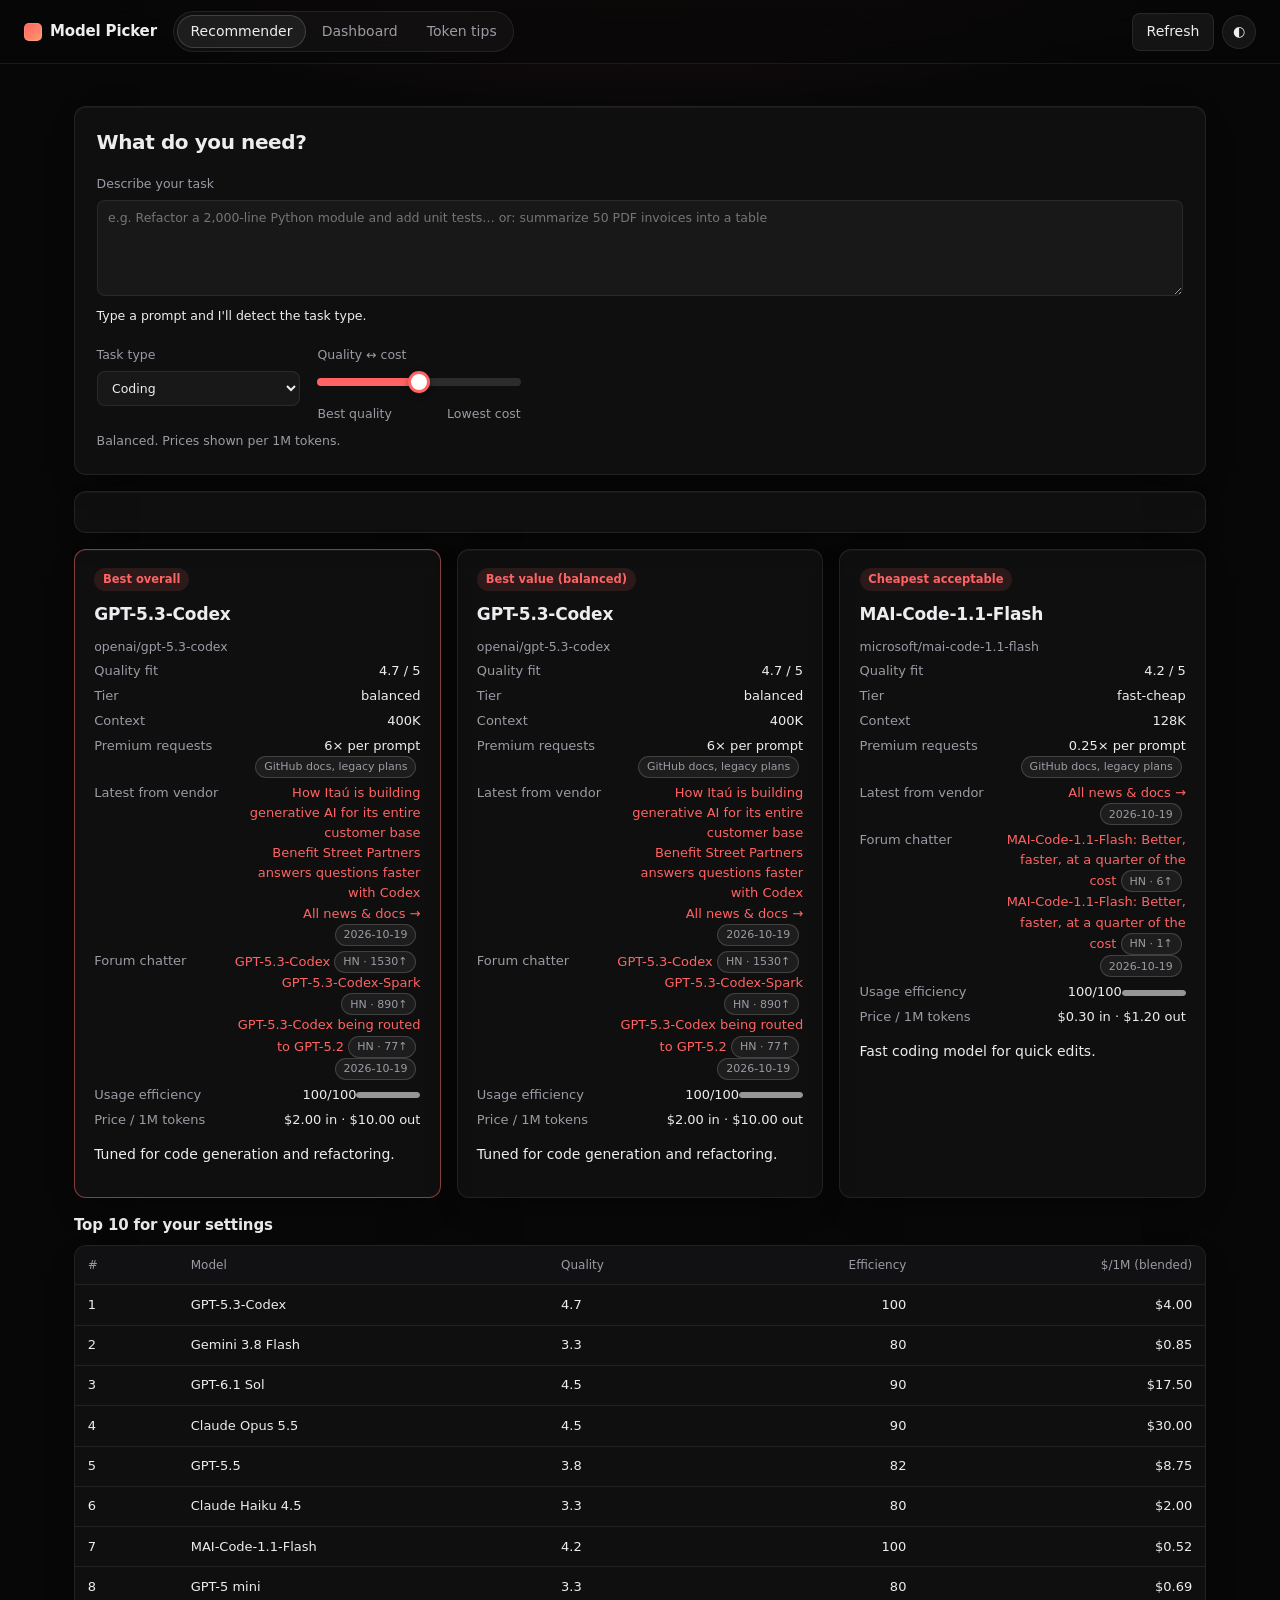
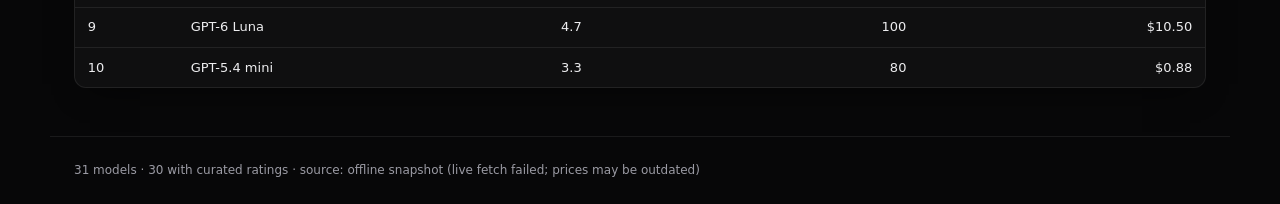
==== commit f7d0b844: "Weekly data update" ====
--- a/model-picker.html
+++ b/model-picker.html
@@ -234,7 +234,7 @@
 </section>
 </main>
 <footer id="footer"></footer>
-<script>window.__EMBED={"models-curated.json": {"_note": "Edit freely. Ratings 1-5 (0 = no capability). Key = OpenRouter model id. tier: flagship|balanced|fast-cheap.", "models": {"anthropic/claude-opus-4.1": {"tier": "flagship", "ratings": {"coding": 5, "reasoning": 5, "writing": 5, "extraction": 4, "vision": 4, "speed": 2}, "notes": "Top-tier quality for hard coding/agentic work; slow and pricey."}, "anthropic/claude-sonnet-4": {"tier": "balanced", "ratings": {"coding": 5, "reasoning": 4, "writing": 5, "extraction": 4, "vision": 4, "speed": 3}, "notes": "Excellent coding/writing default."}, "anthropic/claude-3.5-haiku": {"tier": "fast-cheap", "ratings": {"coding": 3, "reasoning": 3, "writing": 4, "extraction": 4, "vision": 0, "speed": 5}, "notes": "Quick, inexpensive text tasks."}, "openai/gpt-4o": {"tier": "balanced", "ratings": {"coding": 4, "reasoning": 4, "writing": 4, "extraction": 4, "vision": 4, "speed": 4}, "notes": "Solid all-rounder."}, "openai/gpt-4o-mini": {"tier": "fast-cheap", "ratings": {"coding": 3, "reasoning": 3, "writing": 3, "extraction": 4, "vision": 3, "speed": 5}, "notes": "Cheap extraction and chat."}, "openai/gpt-4.1": {"tier": "balanced", "ratings": {"coding": 5, "reasoning": 4, "writing": 4, "extraction": 5, "vision": 4, "speed": 4}, "notes": "Strong coding and instruction following; 1M context."}, "openai/gpt-4.1-mini": {"tier": "fast-cheap", "ratings": {"coding": 4, "reasoning": 3, "writing": 4, "extraction": 4, "vision": 4, "speed": 5}, "notes": "Great value; long context."}, "openai/o3": {"tier": "flagship", "ratings": {"coding": 5, "reasoning": 5, "writing": 3, "extraction": 4, "vision": 4, "speed": 2}, "notes": "Deep reasoning; uses hidden reasoning tokens."}, "openai/o4-mini": {"tier": "balanced", "ratings": {"coding": 4, "reasoning": 5, "writing": 3, "extraction": 4, "vision": 4, "speed": 3}, "notes": "Cheap reasoning; reasoning tokens add output cost."}, "google/gemini-2.5-pro": {"tier": "flagship", "ratings": {"coding": 5, "reasoning": 5, "writing": 4, "extraction": 5, "vision": 5, "speed": 3}, "notes": "Best for huge documents and multimodal input."}, "google/gemini-2.5-flash": {"tier": "fast-cheap", "ratings": {"coding": 4, "reasoning": 4, "writing": 4, "extraction": 5, "vision": 4, "speed": 5}, "notes": "Fast, cheap, 1M context."}, "meta-llama/llama-3.3-70b-instruct": {"tier": "fast-cheap", "ratings": {"coding": 3, "reasoning": 3, "writing": 3, "extraction": 3, "vision": 0, "speed": 4}, "notes": "Open weights, very cheap."}, "deepseek/deepseek-chat": {"tier": "fast-cheap", "ratings": {"coding": 4, "reasoning": 4, "writing": 3, "extraction": 3, "vision": 0, "speed": 3}, "notes": "Strong value for coding."}, "deepseek/deepseek-r1": {"tier": "balanced", "ratings": {"coding": 4, "reasoning": 5, "writing": 3, "extraction": 3, "vision": 0, "speed": 2}, "notes": "Cheap reasoning; verbose output."}, "mistralai/mistral-large": {"tier": "balanced", "ratings": {"coding": 3, "reasoning": 4, "writing": 4, "extraction": 3, "vision": 0, "speed": 3}, "notes": "Good multilingual writing."}, "mistralai/mistral-small-3.2-24b-instruct": {"tier": "fast-cheap", "ratings": {"coding": 3, "reasoning": 2, "writing": 3, "extraction": 3, "vision": 2, "speed": 5}, "notes": "Very cheap small model."}, "qwen/qwen-2.5-72b-instruct": {"tier": "fast-cheap", "ratings": {"coding": 4, "reasoning": 3, "writing": 3, "extraction": 3, "vision": 0, "speed": 4}, "notes": "Capable open model; short context."}, "x-ai/grok-4": {"tier": "flagship", "ratings": {"coding": 4, "reasoning": 5, "writing": 4, "extraction": 4, "vision": 3, "speed": 2}, "notes": "Strong reasoning."}, "anthropic/claude-opus-4.5": {"tier": "flagship", "ratings": {"coding": 5, "reasoning": 5, "writing": 5, "extraction": 4, "vision": 4, "speed": 2}, "notes": "Top-tier quality for hard coding/agentic work; slow and pricey."}, "anthropic/claude-sonnet-4.5": {"tier": "balanced", "ratings": {"coding": 5, "reasoning": 4, "writing": 5, "extraction": 4, "vision": 4, "speed": 3}, "notes": "Excellent coding/writing default."}, "anthropic/claude-haiku-4.5": {"tier": "fast-cheap", "ratings": {"coding": 3, "reasoning": 3, "writing": 4, "extraction": 4, "vision": 0, "speed": 5}, "notes": "Quick, inexpensive text tasks."}}}, "models-snapshot.json": {"_note": "Offline fallback in OpenRouter /api/v1/models shape. Prices are approximate and may be stale; Refresh pulls live data.", "data": [{"id": "anthropic/claude-opus-4.1", "name": "Claude Opus 4.1", "context_length": 200000, "pricing": {"prompt": "1.5e-05", "completion": "7.5e-05"}, "architecture": {"input_modalities": ["text", "image"]}}, {"id": "anthropic/claude-sonnet-4", "name": "Claude Sonnet 4", "context_length": 200000, "pricing": {"prompt": "3e-06", "completion": "1.5e-05"}, "architecture": {"input_modalities": ["text", "image"]}}, {"id": "anthropic/claude-3.5-haiku", "name": "Claude 3.5 Haiku", "context_length": 200000, "pricing": {"prompt": "8.000000000000001e-07", "completion": "4e-06"}, "architecture": {"input_modalities": ["text"]}}, {"id": "openai/gpt-4o", "name": "GPT-4o", "context_length": 128000, "pricing": {"prompt": "2.5e-06", "completion": "1e-05"}, "architecture": {"input_modalities": ["text", "image"]}}, {"id": "openai/gpt-4o-mini", "name": "GPT-4o mini", "context_length": 128000, "pricing": {"prompt": "1.5e-07", "completion": "6e-07"}, "architecture": {"input_modalities": ["text", "image"]}}, {"id": "openai/gpt-4.1", "name": "GPT-4.1", "context_length": 1047576, "pricing": {"prompt": "2e-06", "completion": "8e-06"}, "architecture": {"input_modalities": ["text", "image"]}}, {"id": "openai/gpt-4.1-mini", "name": "GPT-4.1 mini", "context_length": 1047576, "pricing": {"prompt": "4.0000000000000003e-07", "completion": "1.6000000000000001e-06"}, "architecture": {"input_modalities": ["text", "image"]}}, {"id": "openai/o3", "name": "o3", "context_length": 200000, "pricing": {"prompt": "2e-06", "completion": "8e-06"}, "architecture": {"input_modalities": ["text", "image"]}}, {"id": "openai/o4-mini", "name": "o4-mini", "context_length": 200000, "pricing": {"prompt": "1.1e-06", "completion": "4.4e-06"}, "architecture": {"input_modalities": ["text", "image"]}}, {"id": "google/gemini-2.5-pro", "name": "Gemini 2.5 Pro", "context_length": 1048576, "pricing": {"prompt": "1.25e-06", "completion": "1e-05"}, "architecture": {"input_modalities": ["text", "image"]}}, {"id": "google/gemini-2.5-flash", "name": "Gemini 2.5 Flash", "context_length": 1048576, "pricing": {"prompt": "3e-07", "completion": "2.5e-06"}, "architecture": {"input_modalities": ["text", "image"]}}, {"id": "meta-llama/llama-3.3-70b-instruct", "name": "Llama 3.3 70B Instruct", "context_length": 131072, "pricing": {"prompt": "1.2e-07", "completion": "3e-07"}, "architecture": {"input_modalities": ["text"]}}, {"id": "deepseek/deepseek-chat", "name": "DeepSeek V3", "context_length": 163840, "pricing": {"prompt": "2.7e-07", "completion": "1.1e-06"}, "architecture": {"input_modalities": ["text"]}}, {"id": "deepseek/deepseek-r1", "name": "DeepSeek R1", "context_length": 163840, "pricing": {"prompt": "5.5e-07", "completion": "2.2e-06"}, "architecture": {"input_modalities": ["text"]}}, {"id": "mistralai/mistral-large", "name": "Mistral Large", "context_length": 128000, "pricing": {"prompt": "2e-06", "completion": "6e-06"}, "architecture": {"input_modalities": ["text"]}}, {"id": "mistralai/mistral-small-3.2-24b-instruct", "name": "Mistral Small 3.2 24B", "context_length": 131072, "pricing": {"prompt": "5.0000000000000004e-08", "completion": "1.0000000000000001e-07"}, "architecture": {"input_modalities": ["text", "image"]}}, {"id": "qwen/qwen-2.5-72b-instruct", "name": "Qwen 2.5 72B Instruct", "context_length": 32768, "pricing": {"prompt": "1.2e-07", "completion": "3.9e-07"}, "architecture": {"input_modalities": ["text"]}}, {"id": "x-ai/grok-4", "name": "Grok 4", "context_length": 256000, "pricing": {"prompt": "3e-06", "completion": "1.5e-05"}, "architecture": {"input_modalities": ["text", "image"]}}, {"id": "some-lab/unrated-demo-model", "name": "Unrated Demo Model", "context_length": 32000, "pricing": {"prompt": "5e-07", "completion": "1.5e-06"}, "architecture": {"input_modalities": ["text"]}}]}, "github-models.json": {"_note": "Models available in GitHub Copilot. Ratings, context and prices are ESTIMATES (Copilot bills by premium requests, not tokens).", "data": [{"id": "anthropic/claude-opus-5.5", "name": "Claude Opus 5.5", "context_length": 400000, "pricing": {"prompt": "1.5e-05", "completion": "7.5e-05"}, "architecture": {"input_modalities": ["text", "image"]}, "_tier": "flagship", "_ratings": {"coding": 5, "reasoning": 5, "writing": 5, "extraction": 4, "vision": 4, "speed": 2}, "_notes": "Top Anthropic model; best for hard agentic/coding work."}, {"id": "anthropic/claude-sonnet-5.5", "name": "Claude Sonnet 5.5", "context_length": 400000, "pricing": {"prompt": "3e-06", "completion": "1.5e-05"}, "architecture": {"input_modalities": ["text", "image"]}, "_tier": "balanced", "_ratings": {"coding": 5, "reasoning": 4, "writing": 5, "extraction": 4, "vision": 4, "speed": 3}, "_notes": "Strong all-rounder for coding and writing."}, {"id": "anthropic/claude-haiku-4.5", "name": "Claude Haiku 4.5", "context_length": 200000, "pricing": {"prompt": "1e-06", "completion": "5e-06"}, "architecture": {"input_modalities": ["text", "image"]}, "_tier": "fast-cheap", "_ratings": {"coding": 3, "reasoning": 3, "writing": 4, "extraction": 4, "vision": 3, "speed": 5}, "_notes": "Fast, cheap; good for extraction and chat.", "_multiplier": 0.33}, {"id": "openai/gpt-6.1-sol", "name": "GPT-6.1 Sol", "context_length": 400000, "pricing": {"prompt": "1e-05", "completion": "4e-05"}, "architecture": {"input_modalities": ["text", "image"]}, "_tier": "flagship", "_ratings": {"coding": 5, "reasoning": 5, "writing": 4, "extraction": 4, "vision": 4, "speed": 2}, "_notes": "Newest OpenAI flagship; deep reasoning."}, {"id": "openai/gpt-6-luna", "name": "GPT-6 Luna", "context_length": 400000, "pricing": {"prompt": "6e-06", "completion": "2.4e-05"}, "architecture": {"input_modalities": ["text", "image"]}, "_tier": "flagship", "_ratings": {"coding": 5, "reasoning": 5, "writing": 4, "extraction": 4, "vision": 4, "speed": 3}, "_notes": "Strong general-purpose OpenAI model."}, {"id": "openai/gpt-5.6-terra", "name": "GPT-5.6 Terra", "context_length": 400000, "pricing": {"prompt": "5e-06", "completion": "2e-05"}, "architecture": {"input_modalities": ["text", "image"]}, "_tier": "balanced", "_ratings": {"coding": 4, "reasoning": 4, "writing": 4, "extraction": 4, "vision": 4, "speed": 3}, "_notes": "Balanced quality and cost."}, {"id": "openai/gpt-5.5", "name": "GPT-5.5", "context_length": 400000, "pricing": {"prompt": "5e-06", "completion": "2e-05"}, "architecture": {"input_modalities": ["text", "image"]}, "_tier": "balanced", "_ratings": {"coding": 4, "reasoning": 4, "writing": 4, "extraction": 4, "vision": 4, "speed": 3}, "_notes": "Solid all-rounder.", "_multiplier": 57}, {"id": "openai/gpt-5.4-mini", "name": "GPT-5.4 mini", "context_length": 400000, "pricing": {"prompt": "5e-07", "completion": "2e-06"}, "architecture": {"input_modalities": ["text", "image"]}, "_tier": "fast-cheap", "_ratings": {"coding": 3, "reasoning": 3, "writing": 3, "extraction": 4, "vision": 3, "speed": 5}, "_notes": "Cheap and quick for simple tasks.", "_multiplier": 6}, {"id": "openai/gpt-5-mini", "name": "GPT-5 mini", "context_length": 400000, "pricing": {"prompt": "2.5e-07", "completion": "2e-06"}, "architecture": {"input_modalities": ["text", "image"]}, "_tier": "fast-cheap", "_ratings": {"coding": 3, "reasoning": 3, "writing": 3, "extraction": 3, "vision": 3, "speed": 5}, "_notes": "Very cheap, light reasoning.", "_multiplier": 0.33}, {"id": "openai/gpt-5.3-codex", "name": "GPT-5.3-Codex", "context_length": 400000, "pricing": {"prompt": "2e-06", "completion": "1e-05"}, "architecture": {"input_modalities": ["text"]}, "_tier": "balanced", "_ratings": {"coding": 5, "reasoning": 4, "writing": 2, "extraction": 3, "vision": 0, "speed": 3}, "_notes": "Tuned for code generation and refactoring.", "_multiplier": 6}, {"id": "microsoft/mai-code-1.1-flash", "name": "MAI-Code-1.1-Flash", "context_length": 128000, "pricing": {"prompt": "3e-07", "completion": "1.2e-06"}, "architecture": {"input_modalities": ["text"]}, "_tier": "fast-cheap", "_ratings": {"coding": 4, "reasoning": 3, "writing": 2, "extraction": 3, "vision": 0, "speed": 5}, "_notes": "Fast coding model for quick edits.", "_multiplier": 0.25}, {"id": "google/gemini-3.8-flash", "name": "Gemini 3.8 Flash", "context_length": 1000000, "pricing": {"prompt": "3e-07", "completion": "2.5e-06"}, "architecture": {"input_modalities": ["text", "image"]}, "_tier": "fast-cheap", "_ratings": {"coding": 3, "reasoning": 3, "writing": 3, "extraction": 4, "vision": 4, "speed": 5}, "_notes": "Fast, huge context; great for summarizing long inputs."}]}, "reddit-signals.json": {"fetched": null, "models": {}}, "vendor-releases.json": {"fetched": "2026-10-12", "vendors": {"anthropic": {"url": "https://www.anthropic.com/news", "items": [{"title": "Cyber verification program", "url": "https://www.anthropic.com/news/cyber-verification-program", "date": ""}, {"title": "2026 usage policy update", "url": "https://www.anthropic.com/news/2026-usage-policy-update", "date": ""}, {"title": "Genesis mission commitment", "url": "https://www.anthropic.com/news/genesis-mission-commitment", "date": ""}]}, "openai": {"url": "https://openai.com/news/", "items": [{"title": "Sophos cuts threat investigation time by 96% with OpenAI Daybreak", "url": "https://openai.com/index/sophos", "date": "Fri, 09 Oct 2026"}, {"title": "Asana cuts model costs 76x in browser tests with GPT-6.1 Sol", "url": "https://openai.com/index/asana-browser-agent", "date": "Fri, 09 Oct 2026"}, {"title": "How Oracle turns days of work into minutes with ChatGPT and Codex", "url": "https://openai.com/index/oracle", "date": "Thu, 08 Oct 2026"}]}, "google": {"url": "https://blog.google/technology/ai/", "items": [{"title": "Introducing Playground: Create and play custom games", "url": "https://blog.google/innovation-and-ai/technology/ai/playground-experimental-gaming-platform/", "date": "Wed, 07 Oct 2026"}, {"title": "The latest AI news we announced in September 2026", "url": "https://blog.google/innovation-and-ai/technology/ai/google-ai-updates-september-2026/", "date": "Fri, 02 Oct 2026"}, {"title": "Watch the winning trailer from the Future Vision XPRIZE, The Gifted.", "url": "https://blog.google/innovation-and-ai/technology/ai/winner-future-vision-xprize/", "date": "Mon, 28 Sep 2026"}]}, "microsoft": {"url": "https://azure.microsoft.com/en-us/blog/", "items": []}}}, "forum-signals.json": {"fetched": "2026-10-12", "models": {"anthropic/claude-opus-5.5": {"mentions": 10, "threads": [{"title": "Claude Opus 5.5", "url": "https://news.ycombinator.com/item?id=49803892", "src": "HN", "score": 1806}, {"title": "Claude Opus 5.5 Intelligence, Performance and Price Analysis (Max)", "url": "https://news.ycombinator.com/item?id=49804316", "src": "HN", "score": 333}, {"title": "Claude Opus 5.5", "url": "https://news.ycombinator.com/item?id=49803863", "src": "HN", "score": 273}]}, "anthropic/claude-sonnet-5.5": {"mentions": 2, "threads": [{"title": "Claude Sonnet 5.5 for code review: More catches than Sonnet 5, in half the time", "url": "https://news.ycombinator.com/item?id=49896246", "src": "HN", "score": 4}, {"title": "Claude Sonnet 5.5 (Max Effort) Intelligence, Performance and Price Analysis", "url": "https://news.ycombinator.com/item?id=49882688", "src": "HN", "score": 4}]}, "anthropic/claude-haiku-4.5": {"mentions": 9, "threads": [{"title": "Claude Haiku 4.5", "url": "https://news.ycombinator.com/item?id=45595403", "src": "HN", "score": 730}, {"title": "Claude Haiku 4.5 System Card [pdf]", "url": "https://news.ycombinator.com/item?id=45596168", "src": "HN", "score": 51}, {"title": "Show HN: TTFT benchmark: LLM Gateway vs. OpenRouter (Claude-haiku-4.5, 150 runs)", "url": "https://news.ycombinator.com/item?id=49012741", "src": "HN", "score": 3}]}, "openai/gpt-6.1-sol": {"mentions": 9, "threads": [{"title": "GPT 6.1 Sol: Near-Astra intelligence for a fifth of the price", "url": "https://news.ycombinator.com/item?id=49896586", "src": "HN", "score": 1067}, {"title": "GPT-6.1 Sol replaces GPT-6 Sol after just 7 days, with near-Astra intelligence", "url": "https://news.ycombinator.com/item?id=49906669", "src": "HN", "score": 80}, {"title": "GPT-6.1 Sol (Max): Intelligence, Performance and Price Analysis", "url": "https://news.ycombinator.com/item?id=49898379", "src": "HN", "score": 4}]}, "openai/gpt-6-luna": {"mentions": 3, "threads": [{"title": "GPT-6 Sol is like GPT-5.6 Terra, GPT-6 Luna is like GPT-5.6 Asteroid", "url": "https://news.ycombinator.com/item?id=49835237", "src": "HN", "score": 18}, {"title": "Claude Opus 5.5, GPT-6 Sol, GPT-6 Luna, and a new price war", "url": "https://news.ycombinator.com/item?id=49812887", "src": "HN", "score": 3}, {"title": "GPT-6 Luna (Max) Intelligence, Performance and Price Analysis", "url": "https://news.ycombinator.com/item?id=49806285", "src": "HN", "score": 2}]}, "openai/gpt-5.6-terra": {"mentions": 3, "threads": [{"title": "GPT-6 Sol is like GPT-5.6 Terra, GPT-6 Luna is like GPT-5.6 Asteroid", "url": "https://news.ycombinator.com/item?id=49835237", "src": "HN", "score": 18}, {"title": "GPT-5.6-terra used 48.5% more context than Mimo-2.5-pro", "url": "https://news.ycombinator.com/item?id=48919754", "src": "HN", "score": 3}, {"title": "Free GPT 5.6 Terra and Luna (2.5M/day) & 250k Sol \u2013 free experiments", "url": "https://news.ycombinator.com/item?id=48975696", "src": "HN", "score": 2}]}, "openai/gpt-5.5": {"mentions": 10, "threads": [{"title": "GPT-5.5", "url": "https://news.ycombinator.com/item?id=47879092", "src": "HN", "score": 1580}, {"title": "GPT-5.5 hallucinates 3x more than MIT-licensed GLM-5.2", "url": "https://news.ycombinator.com/item?id=48600167", "src": "HN", "score": 585}, {"title": "DeepSeek V4 Pro beats GPT-5.5 Pro on precision", "url": "https://news.ycombinator.com/item?id=48440448", "src": "HN", "score": 397}]}, "openai/gpt-5.4-mini": {"mentions": 4, "threads": [{"title": "GPT\u20115.4 Mini and Nano", "url": "https://news.ycombinator.com/item?id=47415441", "src": "HN", "score": 248}, {"title": "Hands-on comparison of Jev with Haiku 4.5, GPT-5.4-mini, and Gemini 3.5 Flash", "url": "https://news.ycombinator.com/item?id=49982760", "src": "HN", "score": 3}, {"title": "Show HN: Classer \u2013 high-performance classification API (beats GPT-5.4-mini)", "url": "https://news.ycombinator.com/item?id=48489816", "src": "HN", "score": 2}]}, "openai/gpt-5-mini": {"mentions": 6, "threads": [{"title": "Tau\u00b2 benchmark: How a prompt rewrite boosted GPT-5-mini by 22%", "url": "https://news.ycombinator.com/item?id=45275354", "src": "HN", "score": 197}, {"title": "Show HN: I built a vibe agent builder with deployment (GPT-5-mini powered)", "url": "https://news.ycombinator.com/item?id=44876340", "src": "HN", "score": 3}, {"title": "Claude Haiku 4.5 vs. GLM-4.6 vs. GPT-5 Mini: Job Queue System Benchmark", "url": "https://news.ycombinator.com/item?id=45741464", "src": "HN", "score": 2}]}, "openai/gpt-5.3-codex": {"mentions": 10, "threads": [{"title": "GPT-5.3-Codex", "url": "https://news.ycombinator.com/item?id=46902638", "src": "HN", "score": 1530}, {"title": "GPT\u20115.3\u2011Codex\u2011Spark", "url": "https://news.ycombinator.com/item?id=46992553", "src": "HN", "score": 890}, {"title": "GPT-5.3-Codex being routed to GPT-5.2", "url": "https://news.ycombinator.com/item?id=46968891", "src": "HN", "score": 77}]}, "microsoft/mai-code-1.1-flash": {"mentions": 2, "threads": [{"title": "MAI-Code-1.1-Flash: Better, faster, at a quarter of the cost", "url": "https://news.ycombinator.com/item?id=49263442", "src": "HN", "score": 6}, {"title": "MAI-Code-1.1-Flash: Better, faster, at a quarter of the cost", "url": "https://news.ycombinator.com/item?id=50000104", "src": "HN", "score": 1}]}, "google/gemini-3.8-flash": {"mentions": 12, "threads": [{"title": "Gemini 3.8 Flash and 3.8 Flash Cyber", "url": "https://news.ycombinator.com/item?id=49537553", "src": "HN", "score": 1160}, {"title": "Gemini 3.8 Flash and 3.8 Flash Cyber", "url": "https://news.ycombinator.com/item?id=49538007", "src": "HN", "score": 76}, {"title": "Kimi K3 and GLM-5.3 are better than Gemini 3.8 Flash", "url": "https://news.ycombinator.com/item?id=49539315", "src": "HN", "score": 11}]}}}};</script>
+<script>window.__EMBED={"models-curated.json": {"_note": "Edit freely. Ratings 1-5 (0 = no capability). Key = OpenRouter model id. tier: flagship|balanced|fast-cheap.", "models": {"anthropic/claude-opus-4.1": {"tier": "flagship", "ratings": {"coding": 5, "reasoning": 5, "writing": 5, "extraction": 4, "vision": 4, "speed": 2}, "notes": "Top-tier quality for hard coding/agentic work; slow and pricey."}, "anthropic/claude-sonnet-4": {"tier": "balanced", "ratings": {"coding": 5, "reasoning": 4, "writing": 5, "extraction": 4, "vision": 4, "speed": 3}, "notes": "Excellent coding/writing default."}, "anthropic/claude-3.5-haiku": {"tier": "fast-cheap", "ratings": {"coding": 3, "reasoning": 3, "writing": 4, "extraction": 4, "vision": 0, "speed": 5}, "notes": "Quick, inexpensive text tasks."}, "openai/gpt-4o": {"tier": "balanced", "ratings": {"coding": 4, "reasoning": 4, "writing": 4, "extraction": 4, "vision": 4, "speed": 4}, "notes": "Solid all-rounder."}, "openai/gpt-4o-mini": {"tier": "fast-cheap", "ratings": {"coding": 3, "reasoning": 3, "writing": 3, "extraction": 4, "vision": 3, "speed": 5}, "notes": "Cheap extraction and chat."}, "openai/gpt-4.1": {"tier": "balanced", "ratings": {"coding": 5, "reasoning": 4, "writing": 4, "extraction": 5, "vision": 4, "speed": 4}, "notes": "Strong coding and instruction following; 1M context."}, "openai/gpt-4.1-mini": {"tier": "fast-cheap", "ratings": {"coding": 4, "reasoning": 3, "writing": 4, "extraction": 4, "vision": 4, "speed": 5}, "notes": "Great value; long context."}, "openai/o3": {"tier": "flagship", "ratings": {"coding": 5, "reasoning": 5, "writing": 3, "extraction": 4, "vision": 4, "speed": 2}, "notes": "Deep reasoning; uses hidden reasoning tokens."}, "openai/o4-mini": {"tier": "balanced", "ratings": {"coding": 4, "reasoning": 5, "writing": 3, "extraction": 4, "vision": 4, "speed": 3}, "notes": "Cheap reasoning; reasoning tokens add output cost."}, "google/gemini-2.5-pro": {"tier": "flagship", "ratings": {"coding": 5, "reasoning": 5, "writing": 4, "extraction": 5, "vision": 5, "speed": 3}, "notes": "Best for huge documents and multimodal input."}, "google/gemini-2.5-flash": {"tier": "fast-cheap", "ratings": {"coding": 4, "reasoning": 4, "writing": 4, "extraction": 5, "vision": 4, "speed": 5}, "notes": "Fast, cheap, 1M context."}, "meta-llama/llama-3.3-70b-instruct": {"tier": "fast-cheap", "ratings": {"coding": 3, "reasoning": 3, "writing": 3, "extraction": 3, "vision": 0, "speed": 4}, "notes": "Open weights, very cheap."}, "deepseek/deepseek-chat": {"tier": "fast-cheap", "ratings": {"coding": 4, "reasoning": 4, "writing": 3, "extraction": 3, "vision": 0, "speed": 3}, "notes": "Strong value for coding."}, "deepseek/deepseek-r1": {"tier": "balanced", "ratings": {"coding": 4, "reasoning": 5, "writing": 3, "extraction": 3, "vision": 0, "speed": 2}, "notes": "Cheap reasoning; verbose output."}, "mistralai/mistral-large": {"tier": "balanced", "ratings": {"coding": 3, "reasoning": 4, "writing": 4, "extraction": 3, "vision": 0, "speed": 3}, "notes": "Good multilingual writing."}, "mistralai/mistral-small-3.2-24b-instruct": {"tier": "fast-cheap", "ratings": {"coding": 3, "reasoning": 2, "writing": 3, "extraction": 3, "vision": 2, "speed": 5}, "notes": "Very cheap small model."}, "qwen/qwen-2.5-72b-instruct": {"tier": "fast-cheap", "ratings": {"coding": 4, "reasoning": 3, "writing": 3, "extraction": 3, "vision": 0, "speed": 4}, "notes": "Capable open model; short context."}, "x-ai/grok-4": {"tier": "flagship", "ratings": {"coding": 4, "reasoning": 5, "writing": 4, "extraction": 4, "vision": 3, "speed": 2}, "notes": "Strong reasoning."}, "anthropic/claude-opus-4.5": {"tier": "flagship", "ratings": {"coding": 5, "reasoning": 5, "writing": 5, "extraction": 4, "vision": 4, "speed": 2}, "notes": "Top-tier quality for hard coding/agentic work; slow and pricey."}, "anthropic/claude-sonnet-4.5": {"tier": "balanced", "ratings": {"coding": 5, "reasoning": 4, "writing": 5, "extraction": 4, "vision": 4, "speed": 3}, "notes": "Excellent coding/writing default."}, "anthropic/claude-haiku-4.5": {"tier": "fast-cheap", "ratings": {"coding": 3, "reasoning": 3, "writing": 4, "extraction": 4, "vision": 0, "speed": 5}, "notes": "Quick, inexpensive text tasks."}}}, "models-snapshot.json": {"_note": "Offline fallback in OpenRouter /api/v1/models shape. Prices are approximate and may be stale; Refresh pulls live data.", "data": [{"id": "anthropic/claude-opus-4.1", "name": "Claude Opus 4.1", "context_length": 200000, "pricing": {"prompt": "1.5e-05", "completion": "7.5e-05"}, "architecture": {"input_modalities": ["text", "image"]}}, {"id": "anthropic/claude-sonnet-4", "name": "Claude Sonnet 4", "context_length": 200000, "pricing": {"prompt": "3e-06", "completion": "1.5e-05"}, "architecture": {"input_modalities": ["text", "image"]}}, {"id": "anthropic/claude-3.5-haiku", "name": "Claude 3.5 Haiku", "context_length": 200000, "pricing": {"prompt": "8.000000000000001e-07", "completion": "4e-06"}, "architecture": {"input_modalities": ["text"]}}, {"id": "openai/gpt-4o", "name": "GPT-4o", "context_length": 128000, "pricing": {"prompt": "2.5e-06", "completion": "1e-05"}, "architecture": {"input_modalities": ["text", "image"]}}, {"id": "openai/gpt-4o-mini", "name": "GPT-4o mini", "context_length": 128000, "pricing": {"prompt": "1.5e-07", "completion": "6e-07"}, "architecture": {"input_modalities": ["text", "image"]}}, {"id": "openai/gpt-4.1", "name": "GPT-4.1", "context_length": 1047576, "pricing": {"prompt": "2e-06", "completion": "8e-06"}, "architecture": {"input_modalities": ["text", "image"]}}, {"id": "openai/gpt-4.1-mini", "name": "GPT-4.1 mini", "context_length": 1047576, "pricing": {"prompt": "4.0000000000000003e-07", "completion": "1.6000000000000001e-06"}, "architecture": {"input_modalities": ["text", "image"]}}, {"id": "openai/o3", "name": "o3", "context_length": 200000, "pricing": {"prompt": "2e-06", "completion": "8e-06"}, "architecture": {"input_modalities": ["text", "image"]}}, {"id": "openai/o4-mini", "name": "o4-mini", "context_length": 200000, "pricing": {"prompt": "1.1e-06", "completion": "4.4e-06"}, "architecture": {"input_modalities": ["text", "image"]}}, {"id": "google/gemini-2.5-pro", "name": "Gemini 2.5 Pro", "context_length": 1048576, "pricing": {"prompt": "1.25e-06", "completion": "1e-05"}, "architecture": {"input_modalities": ["text", "image"]}}, {"id": "google/gemini-2.5-flash", "name": "Gemini 2.5 Flash", "context_length": 1048576, "pricing": {"prompt": "3e-07", "completion": "2.5e-06"}, "architecture": {"input_modalities": ["text", "image"]}}, {"id": "meta-llama/llama-3.3-70b-instruct", "name": "Llama 3.3 70B Instruct", "context_length": 131072, "pricing": {"prompt": "1.2e-07", "completion": "3e-07"}, "architecture": {"input_modalities": ["text"]}}, {"id": "deepseek/deepseek-chat", "name": "DeepSeek V3", "context_length": 163840, "pricing": {"prompt": "2.7e-07", "completion": "1.1e-06"}, "architecture": {"input_modalities": ["text"]}}, {"id": "deepseek/deepseek-r1", "name": "DeepSeek R1", "context_length": 163840, "pricing": {"prompt": "5.5e-07", "completion": "2.2e-06"}, "architecture": {"input_modalities": ["text"]}}, {"id": "mistralai/mistral-large", "name": "Mistral Large", "context_length": 128000, "pricing": {"prompt": "2e-06", "completion": "6e-06"}, "architecture": {"input_modalities": ["text"]}}, {"id": "mistralai/mistral-small-3.2-24b-instruct", "name": "Mistral Small 3.2 24B", "context_length": 131072, "pricing": {"prompt": "5.0000000000000004e-08", "completion": "1.0000000000000001e-07"}, "architecture": {"input_modalities": ["text", "image"]}}, {"id": "qwen/qwen-2.5-72b-instruct", "name": "Qwen 2.5 72B Instruct", "context_length": 32768, "pricing": {"prompt": "1.2e-07", "completion": "3.9e-07"}, "architecture": {"input_modalities": ["text"]}}, {"id": "x-ai/grok-4", "name": "Grok 4", "context_length": 256000, "pricing": {"prompt": "3e-06", "completion": "1.5e-05"}, "architecture": {"input_modalities": ["text", "image"]}}, {"id": "some-lab/unrated-demo-model", "name": "Unrated Demo Model", "context_length": 32000, "pricing": {"prompt": "5e-07", "completion": "1.5e-06"}, "architecture": {"input_modalities": ["text"]}}]}, "github-models.json": {"_note": "Models available in GitHub Copilot. Ratings, context and prices are ESTIMATES (Copilot bills by premium requests, not tokens).", "data": [{"id": "anthropic/claude-opus-5.5", "name": "Claude Opus 5.5", "context_length": 400000, "pricing": {"prompt": "1.5e-05", "completion": "7.5e-05"}, "architecture": {"input_modalities": ["text", "image"]}, "_tier": "flagship", "_ratings": {"coding": 5, "reasoning": 5, "writing": 5, "extraction": 4, "vision": 4, "speed": 2}, "_notes": "Top Anthropic model; best for hard agentic/coding work."}, {"id": "anthropic/claude-sonnet-5.5", "name": "Claude Sonnet 5.5", "context_length": 400000, "pricing": {"prompt": "3e-06", "completion": "1.5e-05"}, "architecture": {"input_modalities": ["text", "image"]}, "_tier": "balanced", "_ratings": {"coding": 5, "reasoning": 4, "writing": 5, "extraction": 4, "vision": 4, "speed": 3}, "_notes": "Strong all-rounder for coding and writing."}, {"id": "anthropic/claude-haiku-4.5", "name": "Claude Haiku 4.5", "context_length": 200000, "pricing": {"prompt": "1e-06", "completion": "5e-06"}, "architecture": {"input_modalities": ["text", "image"]}, "_tier": "fast-cheap", "_ratings": {"coding": 3, "reasoning": 3, "writing": 4, "extraction": 4, "vision": 3, "speed": 5}, "_notes": "Fast, cheap; good for extraction and chat.", "_multiplier": 0.33}, {"id": "openai/gpt-6.1-sol", "name": "GPT-6.1 Sol", "context_length": 400000, "pricing": {"prompt": "1e-05", "completion": "4e-05"}, "architecture": {"input_modalities": ["text", "image"]}, "_tier": "flagship", "_ratings": {"coding": 5, "reasoning": 5, "writing": 4, "extraction": 4, "vision": 4, "speed": 2}, "_notes": "Newest OpenAI flagship; deep reasoning."}, {"id": "openai/gpt-6-luna", "name": "GPT-6 Luna", "context_length": 400000, "pricing": {"prompt": "6e-06", "completion": "2.4e-05"}, "architecture": {"input_modalities": ["text", "image"]}, "_tier": "flagship", "_ratings": {"coding": 5, "reasoning": 5, "writing": 4, "extraction": 4, "vision": 4, "speed": 3}, "_notes": "Strong general-purpose OpenAI model."}, {"id": "openai/gpt-5.6-terra", "name": "GPT-5.6 Terra", "context_length": 400000, "pricing": {"prompt": "5e-06", "completion": "2e-05"}, "architecture": {"input_modalities": ["text", "image"]}, "_tier": "balanced", "_ratings": {"coding": 4, "reasoning": 4, "writing": 4, "extraction": 4, "vision": 4, "speed": 3}, "_notes": "Balanced quality and cost."}, {"id": "openai/gpt-5.5", "name": "GPT-5.5", "context_length": 400000, "pricing": {"prompt": "5e-06", "completion": "2e-05"}, "architecture": {"input_modalities": ["text", "image"]}, "_tier": "balanced", "_ratings": {"coding": 4, "reasoning": 4, "writing": 4, "extraction": 4, "vision": 4, "speed": 3}, "_notes": "Solid all-rounder.", "_multiplier": 57}, {"id": "openai/gpt-5.4-mini", "name": "GPT-5.4 mini", "context_length": 400000, "pricing": {"prompt": "5e-07", "completion": "2e-06"}, "architecture": {"input_modalities": ["text", "image"]}, "_tier": "fast-cheap", "_ratings": {"coding": 3, "reasoning": 3, "writing": 3, "extraction": 4, "vision": 3, "speed": 5}, "_notes": "Cheap and quick for simple tasks.", "_multiplier": 6}, {"id": "openai/gpt-5-mini", "name": "GPT-5 mini", "context_length": 400000, "pricing": {"prompt": "2.5e-07", "completion": "2e-06"}, "architecture": {"input_modalities": ["text", "image"]}, "_tier": "fast-cheap", "_ratings": {"coding": 3, "reasoning": 3, "writing": 3, "extraction": 3, "vision": 3, "speed": 5}, "_notes": "Very cheap, light reasoning.", "_multiplier": 0.33}, {"id": "openai/gpt-5.3-codex", "name": "GPT-5.3-Codex", "context_length": 400000, "pricing": {"prompt": "2e-06", "completion": "1e-05"}, "architecture": {"input_modalities": ["text"]}, "_tier": "balanced", "_ratings": {"coding": 5, "reasoning": 4, "writing": 2, "extraction": 3, "vision": 0, "speed": 3}, "_notes": "Tuned for code generation and refactoring.", "_multiplier": 6}, {"id": "microsoft/mai-code-1.1-flash", "name": "MAI-Code-1.1-Flash", "context_length": 128000, "pricing": {"prompt": "3e-07", "completion": "1.2e-06"}, "architecture": {"input_modalities": ["text"]}, "_tier": "fast-cheap", "_ratings": {"coding": 4, "reasoning": 3, "writing": 2, "extraction": 3, "vision": 0, "speed": 5}, "_notes": "Fast coding model for quick edits.", "_multiplier": 0.25}, {"id": "google/gemini-3.8-flash", "name": "Gemini 3.8 Flash", "context_length": 1000000, "pricing": {"prompt": "3e-07", "completion": "2.5e-06"}, "architecture": {"input_modalities": ["text", "image"]}, "_tier": "fast-cheap", "_ratings": {"coding": 3, "reasoning": 3, "writing": 3, "extraction": 4, "vision": 4, "speed": 5}, "_notes": "Fast, huge context; great for summarizing long inputs."}]}, "reddit-signals.json": {"fetched": null, "models": {}}, "vendor-releases.json": {"fetched": "2026-10-19", "vendors": {"anthropic": {"url": "https://www.anthropic.com/news", "items": [{"title": "Cyber verification program", "url": "https://www.anthropic.com/news/cyber-verification-program", "date": ""}, {"title": "Public benefit fund", "url": "https://www.anthropic.com/news/public-benefit-fund", "date": ""}, {"title": "An update on independent evaluators", "url": "https://www.anthropic.com/news/an-update-on-independent-evaluators", "date": ""}]}, "openai": {"url": "https://openai.com/news/", "items": [{"title": "How Ita\u00fa is building generative AI for its entire customer base", "url": "https://openai.com/index/itau-generative-ai", "date": "Fri, 16 Oct 2026"}, {"title": "Benefit Street Partners answers questions faster with Codex", "url": "https://openai.com/index/benefit-street-partners", "date": "Fri, 16 Oct 2026"}, {"title": "Stack Overflow for Agents triples signups with ChatGPT plugin", "url": "https://openai.com/index/stack-overflow-chatgpt-plugin", "date": "Fri, 16 Oct 2026"}]}, "google": {"url": "https://blog.google/technology/ai/", "items": [{"title": "Gemini 4 Argon: Built to solve your hardest problems", "url": "https://blog.google/innovation-and-ai/models-and-research/gemini-models/introducing-gemini-4-argon/", "date": "Tue, 13 Oct 2026"}, {"title": "Introducing Playground: Create and play custom games", "url": "https://blog.google/innovation-and-ai/technology/ai/playground-experimental-gaming-platform/", "date": "Wed, 07 Oct 2026"}, {"title": "The latest AI news we announced in September 2026", "url": "https://blog.google/innovation-and-ai/technology/ai/google-ai-updates-september-2026/", "date": "Fri, 02 Oct 2026"}]}, "microsoft": {"url": "https://azure.microsoft.com/en-us/blog/", "items": []}}}, "forum-signals.json": {"fetched": "2026-10-19", "models": {"anthropic/claude-opus-5.5": {"mentions": 10, "threads": [{"title": "Claude Opus 5.5", "url": "https://news.ycombinator.com/item?id=49803892", "src": "HN", "score": 1806}, {"title": "Claude Opus 5.5 Intelligence, Performance and Price Analysis (Max)", "url": "https://news.ycombinator.com/item?id=49804316", "src": "HN", "score": 333}, {"title": "Claude Opus 5.5", "url": "https://news.ycombinator.com/item?id=49803863", "src": "HN", "score": 273}]}, "anthropic/claude-sonnet-5.5": {"mentions": 2, "threads": [{"title": "Claude Sonnet 5.5 for code review: More catches than Sonnet 5, in half the time", "url": "https://news.ycombinator.com/item?id=49896246", "src": "HN", "score": 4}, {"title": "Claude Sonnet 5.5 (Max Effort) Intelligence, Performance and Price Analysis", "url": "https://news.ycombinator.com/item?id=49882688", "src": "HN", "score": 4}]}, "anthropic/claude-haiku-4.5": {"mentions": 9, "threads": [{"title": "Claude Haiku 4.5", "url": "https://news.ycombinator.com/item?id=45595403", "src": "HN", "score": 730}, {"title": "Claude Haiku 4.5 System Card [pdf]", "url": "https://news.ycombinator.com/item?id=45596168", "src": "HN", "score": 51}, {"title": "Show HN: TTFT benchmark: LLM Gateway vs. OpenRouter (Claude-haiku-4.5, 150 runs)", "url": "https://news.ycombinator.com/item?id=49012741", "src": "HN", "score": 3}]}, "openai/gpt-6.1-sol": {"mentions": 11, "threads": [{"title": "GPT 6.1 Sol: Near-Astra intelligence for a fifth of the price", "url": "https://news.ycombinator.com/item?id=49896586", "src": "HN", "score": 1067}, {"title": "GPT-6.1 Sol replaces GPT-6 Sol after just 7 days, with near-Astra intelligence", "url": "https://news.ycombinator.com/item?id=49906669", "src": "HN", "score": 80}, {"title": "GPT-6.1 Sol (Max): Intelligence, Performance and Price Analysis", "url": "https://news.ycombinator.com/item?id=49898379", "src": "HN", "score": 4}]}, "openai/gpt-6-luna": {"mentions": 4, "threads": [{"title": "GPT-6 Sol is like GPT-5.6 Terra, GPT-6 Luna is like GPT-5.6 Asteroid", "url": "https://news.ycombinator.com/item?id=49835237", "src": "HN", "score": 18}, {"title": "Claude Opus 5.5, GPT-6 Sol, GPT-6 Luna, and a new price war", "url": "https://news.ycombinator.com/item?id=49812887", "src": "HN", "score": 3}, {"title": "GPT-6 Luna (Max) Intelligence, Performance and Price Analysis", "url": "https://news.ycombinator.com/item?id=49806285", "src": "HN", "score": 2}]}, "openai/gpt-5.6-terra": {"mentions": 3, "threads": [{"title": "GPT-6 Sol is like GPT-5.6 Terra, GPT-6 Luna is like GPT-5.6 Asteroid", "url": "https://news.ycombinator.com/item?id=49835237", "src": "HN", "score": 18}, {"title": "GPT-5.6-terra used 48.5% more context than Mimo-2.5-pro", "url": "https://news.ycombinator.com/item?id=48919754", "src": "HN", "score": 3}, {"title": "Free GPT 5.6 Terra and Luna (2.5M/day) & 250k Sol \u2013 free experiments", "url": "https://news.ycombinator.com/item?id=48975696", "src": "HN", "score": 2}]}, "openai/gpt-5.5": {"mentions": 10, "threads": [{"title": "GPT-5.5", "url": "https://news.ycombinator.com/item?id=47879092", "src": "HN", "score": 1580}, {"title": "GPT-5.5 hallucinates 3x more than MIT-licensed GLM-5.2", "url": "https://news.ycombinator.com/item?id=48600167", "src": "HN", "score": 585}, {"title": "DeepSeek V4 Pro beats GPT-5.5 Pro on precision", "url": "https://news.ycombinator.com/item?id=48440448", "src": "HN", "score": 397}]}, "openai/gpt-5.4-mini": {"mentions": 4, "threads": [{"title": "GPT\u20115.4 Mini and Nano", "url": "https://news.ycombinator.com/item?id=47415441", "src": "HN", "score": 248}, {"title": "Hands-on comparison of Jev with Haiku 4.5, GPT-5.4-mini, and Gemini 3.5 Flash", "url": "https://news.ycombinator.com/item?id=49982760", "src": "HN", "score": 3}, {"title": "Show HN: Classer \u2013 high-performance classification API (beats GPT-5.4-mini)", "url": "https://news.ycombinator.com/item?id=48489816", "src": "HN", "score": 2}]}, "openai/gpt-5-mini": {"mentions": 6, "threads": [{"title": "Tau\u00b2 benchmark: How a prompt rewrite boosted GPT-5-mini by 22%", "url": "https://news.ycombinator.com/item?id=45275354", "src": "HN", "score": 197}, {"title": "Show HN: I built a vibe agent builder with deployment (GPT-5-mini powered)", "url": "https://news.ycombinator.com/item?id=44876340", "src": "HN", "score": 3}, {"title": "Claude Haiku 4.5 vs. GLM-4.6 vs. GPT-5 Mini: Job Queue System Benchmark", "url": "https://news.ycombinator.com/item?id=45741464", "src": "HN", "score": 2}]}, "openai/gpt-5.3-codex": {"mentions": 10, "threads": [{"title": "GPT-5.3-Codex", "url": "https://news.ycombinator.com/item?id=46902638", "src": "HN", "score": 1530}, {"title": "GPT\u20115.3\u2011Codex\u2011Spark", "url": "https://news.ycombinator.com/item?id=46992553", "src": "HN", "score": 890}, {"title": "GPT-5.3-Codex being routed to GPT-5.2", "url": "https://news.ycombinator.com/item?id=46968891", "src": "HN", "score": 77}]}, "microsoft/mai-code-1.1-flash": {"mentions": 2, "threads": [{"title": "MAI-Code-1.1-Flash: Better, faster, at a quarter of the cost", "url": "https://news.ycombinator.com/item?id=49263442", "src": "HN", "score": 6}, {"title": "MAI-Code-1.1-Flash: Better, faster, at a quarter of the cost", "url": "https://news.ycombinator.com/item?id=50000104", "src": "HN", "score": 1}]}, "google/gemini-3.8-flash": {"mentions": 12, "threads": [{"title": "Gemini 3.8 Flash and 3.8 Flash Cyber", "url": "https://news.ycombinator.com/item?id=49537553", "src": "HN", "score": 1160}, {"title": "Gemini 3.8 Flash and 3.8 Flash Cyber", "url": "https://news.ycombinator.com/item?id=49538007", "src": "HN", "score": 76}, {"title": "Kimi K3 and GLM-5.3 are better than Gemini 3.8 Flash", "url": "https://news.ycombinator.com/item?id=49539315", "src": "HN", "score": 11}]}}}};</script>
 <script>
 (() => {
 const API = "https://openrouter.ai/api/v1/models";
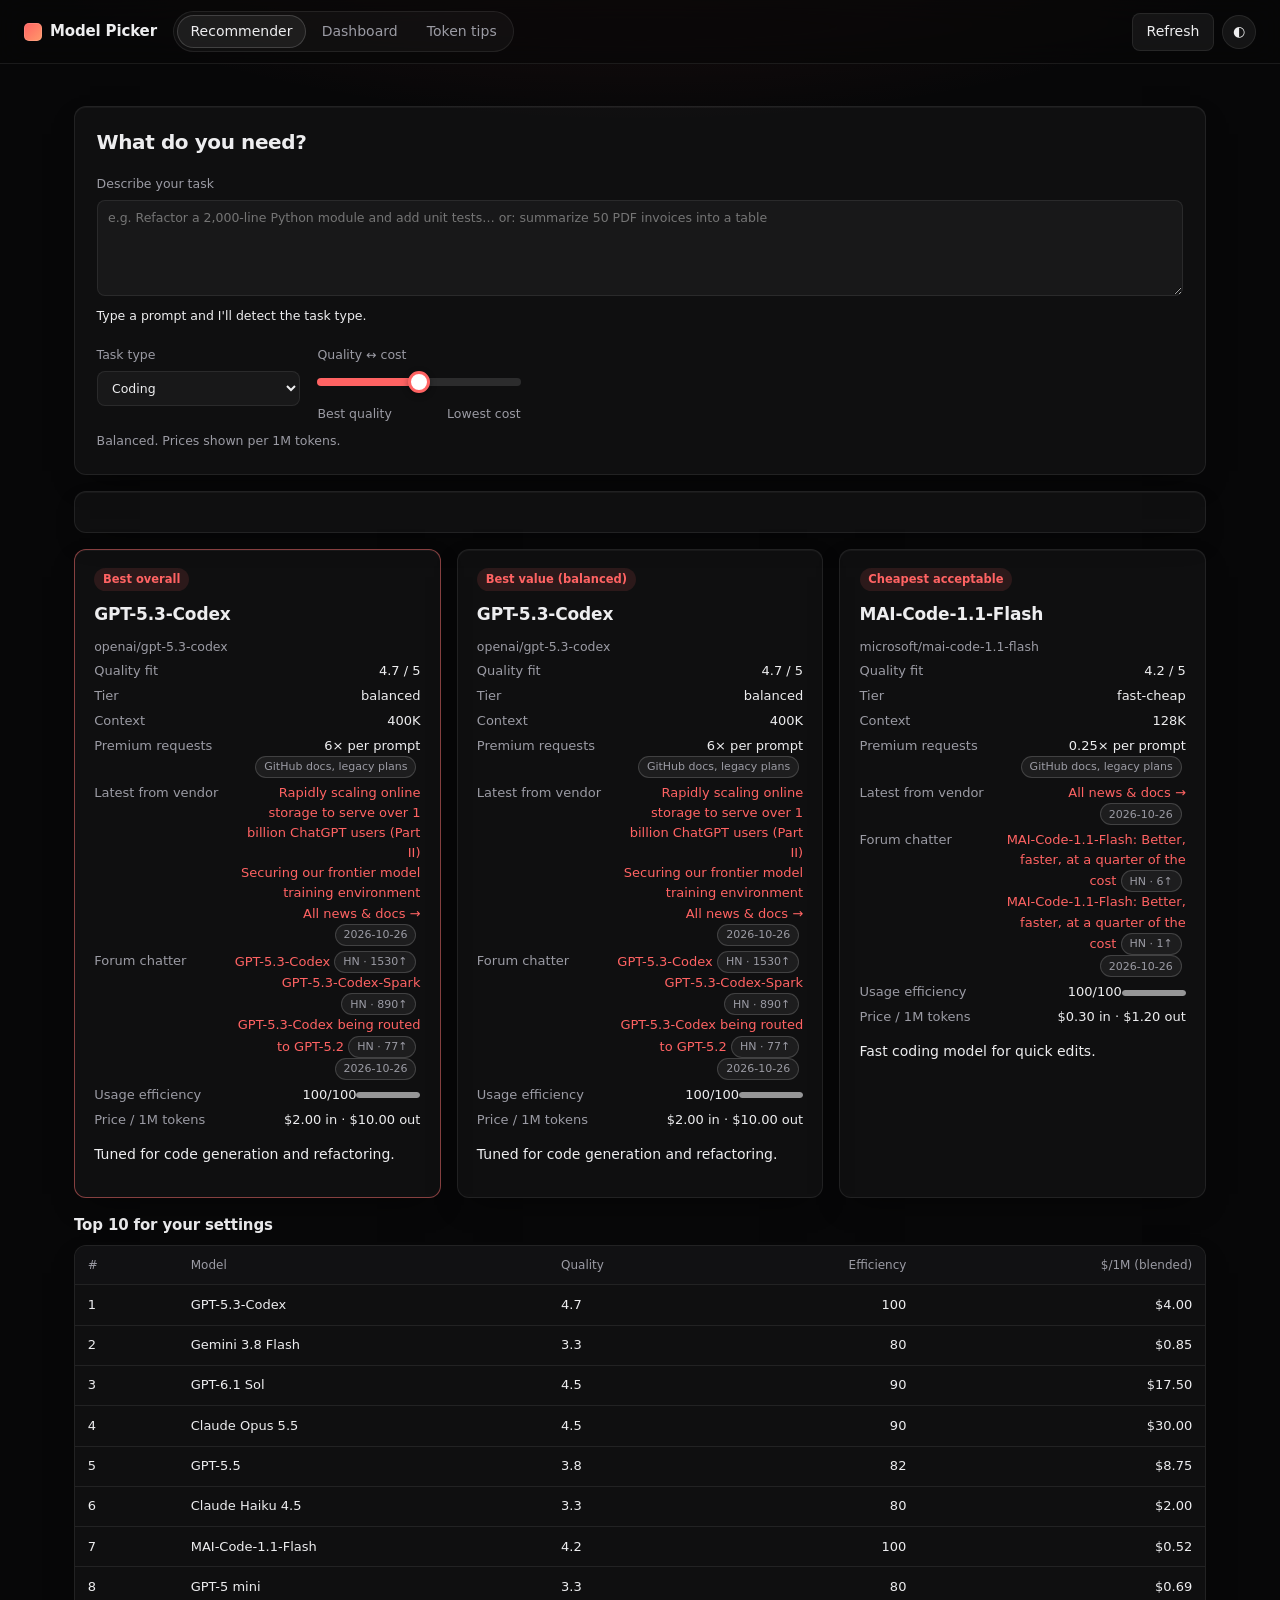
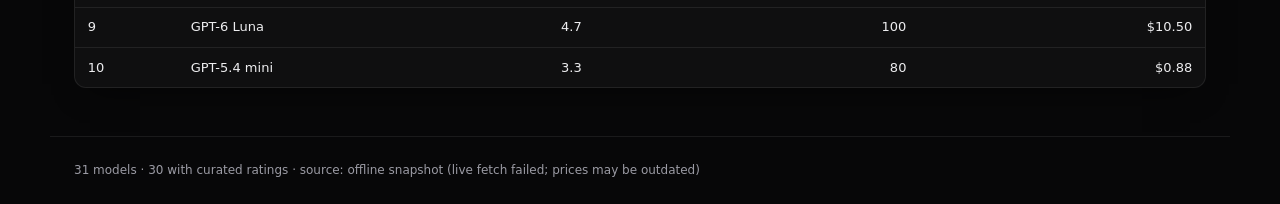
==== commit c95052d8: "Weekly data update" ====
--- a/model-picker.html
+++ b/model-picker.html
@@ -234,7 +234,7 @@
 </section>
 </main>
 <footer id="footer"></footer>
-<script>window.__EMBED={"models-curated.json": {"_note": "Edit freely. Ratings 1-5 (0 = no capability). Key = OpenRouter model id. tier: flagship|balanced|fast-cheap.", "models": {"anthropic/claude-opus-4.1": {"tier": "flagship", "ratings": {"coding": 5, "reasoning": 5, "writing": 5, "extraction": 4, "vision": 4, "speed": 2}, "notes": "Top-tier quality for hard coding/agentic work; slow and pricey."}, "anthropic/claude-sonnet-4": {"tier": "balanced", "ratings": {"coding": 5, "reasoning": 4, "writing": 5, "extraction": 4, "vision": 4, "speed": 3}, "notes": "Excellent coding/writing default."}, "anthropic/claude-3.5-haiku": {"tier": "fast-cheap", "ratings": {"coding": 3, "reasoning": 3, "writing": 4, "extraction": 4, "vision": 0, "speed": 5}, "notes": "Quick, inexpensive text tasks."}, "openai/gpt-4o": {"tier": "balanced", "ratings": {"coding": 4, "reasoning": 4, "writing": 4, "extraction": 4, "vision": 4, "speed": 4}, "notes": "Solid all-rounder."}, "openai/gpt-4o-mini": {"tier": "fast-cheap", "ratings": {"coding": 3, "reasoning": 3, "writing": 3, "extraction": 4, "vision": 3, "speed": 5}, "notes": "Cheap extraction and chat."}, "openai/gpt-4.1": {"tier": "balanced", "ratings": {"coding": 5, "reasoning": 4, "writing": 4, "extraction": 5, "vision": 4, "speed": 4}, "notes": "Strong coding and instruction following; 1M context."}, "openai/gpt-4.1-mini": {"tier": "fast-cheap", "ratings": {"coding": 4, "reasoning": 3, "writing": 4, "extraction": 4, "vision": 4, "speed": 5}, "notes": "Great value; long context."}, "openai/o3": {"tier": "flagship", "ratings": {"coding": 5, "reasoning": 5, "writing": 3, "extraction": 4, "vision": 4, "speed": 2}, "notes": "Deep reasoning; uses hidden reasoning tokens."}, "openai/o4-mini": {"tier": "balanced", "ratings": {"coding": 4, "reasoning": 5, "writing": 3, "extraction": 4, "vision": 4, "speed": 3}, "notes": "Cheap reasoning; reasoning tokens add output cost."}, "google/gemini-2.5-pro": {"tier": "flagship", "ratings": {"coding": 5, "reasoning": 5, "writing": 4, "extraction": 5, "vision": 5, "speed": 3}, "notes": "Best for huge documents and multimodal input."}, "google/gemini-2.5-flash": {"tier": "fast-cheap", "ratings": {"coding": 4, "reasoning": 4, "writing": 4, "extraction": 5, "vision": 4, "speed": 5}, "notes": "Fast, cheap, 1M context."}, "meta-llama/llama-3.3-70b-instruct": {"tier": "fast-cheap", "ratings": {"coding": 3, "reasoning": 3, "writing": 3, "extraction": 3, "vision": 0, "speed": 4}, "notes": "Open weights, very cheap."}, "deepseek/deepseek-chat": {"tier": "fast-cheap", "ratings": {"coding": 4, "reasoning": 4, "writing": 3, "extraction": 3, "vision": 0, "speed": 3}, "notes": "Strong value for coding."}, "deepseek/deepseek-r1": {"tier": "balanced", "ratings": {"coding": 4, "reasoning": 5, "writing": 3, "extraction": 3, "vision": 0, "speed": 2}, "notes": "Cheap reasoning; verbose output."}, "mistralai/mistral-large": {"tier": "balanced", "ratings": {"coding": 3, "reasoning": 4, "writing": 4, "extraction": 3, "vision": 0, "speed": 3}, "notes": "Good multilingual writing."}, "mistralai/mistral-small-3.2-24b-instruct": {"tier": "fast-cheap", "ratings": {"coding": 3, "reasoning": 2, "writing": 3, "extraction": 3, "vision": 2, "speed": 5}, "notes": "Very cheap small model."}, "qwen/qwen-2.5-72b-instruct": {"tier": "fast-cheap", "ratings": {"coding": 4, "reasoning": 3, "writing": 3, "extraction": 3, "vision": 0, "speed": 4}, "notes": "Capable open model; short context."}, "x-ai/grok-4": {"tier": "flagship", "ratings": {"coding": 4, "reasoning": 5, "writing": 4, "extraction": 4, "vision": 3, "speed": 2}, "notes": "Strong reasoning."}, "anthropic/claude-opus-4.5": {"tier": "flagship", "ratings": {"coding": 5, "reasoning": 5, "writing": 5, "extraction": 4, "vision": 4, "speed": 2}, "notes": "Top-tier quality for hard coding/agentic work; slow and pricey."}, "anthropic/claude-sonnet-4.5": {"tier": "balanced", "ratings": {"coding": 5, "reasoning": 4, "writing": 5, "extraction": 4, "vision": 4, "speed": 3}, "notes": "Excellent coding/writing default."}, "anthropic/claude-haiku-4.5": {"tier": "fast-cheap", "ratings": {"coding": 3, "reasoning": 3, "writing": 4, "extraction": 4, "vision": 0, "speed": 5}, "notes": "Quick, inexpensive text tasks."}}}, "models-snapshot.json": {"_note": "Offline fallback in OpenRouter /api/v1/models shape. Prices are approximate and may be stale; Refresh pulls live data.", "data": [{"id": "anthropic/claude-opus-4.1", "name": "Claude Opus 4.1", "context_length": 200000, "pricing": {"prompt": "1.5e-05", "completion": "7.5e-05"}, "architecture": {"input_modalities": ["text", "image"]}}, {"id": "anthropic/claude-sonnet-4", "name": "Claude Sonnet 4", "context_length": 200000, "pricing": {"prompt": "3e-06", "completion": "1.5e-05"}, "architecture": {"input_modalities": ["text", "image"]}}, {"id": "anthropic/claude-3.5-haiku", "name": "Claude 3.5 Haiku", "context_length": 200000, "pricing": {"prompt": "8.000000000000001e-07", "completion": "4e-06"}, "architecture": {"input_modalities": ["text"]}}, {"id": "openai/gpt-4o", "name": "GPT-4o", "context_length": 128000, "pricing": {"prompt": "2.5e-06", "completion": "1e-05"}, "architecture": {"input_modalities": ["text", "image"]}}, {"id": "openai/gpt-4o-mini", "name": "GPT-4o mini", "context_length": 128000, "pricing": {"prompt": "1.5e-07", "completion": "6e-07"}, "architecture": {"input_modalities": ["text", "image"]}}, {"id": "openai/gpt-4.1", "name": "GPT-4.1", "context_length": 1047576, "pricing": {"prompt": "2e-06", "completion": "8e-06"}, "architecture": {"input_modalities": ["text", "image"]}}, {"id": "openai/gpt-4.1-mini", "name": "GPT-4.1 mini", "context_length": 1047576, "pricing": {"prompt": "4.0000000000000003e-07", "completion": "1.6000000000000001e-06"}, "architecture": {"input_modalities": ["text", "image"]}}, {"id": "openai/o3", "name": "o3", "context_length": 200000, "pricing": {"prompt": "2e-06", "completion": "8e-06"}, "architecture": {"input_modalities": ["text", "image"]}}, {"id": "openai/o4-mini", "name": "o4-mini", "context_length": 200000, "pricing": {"prompt": "1.1e-06", "completion": "4.4e-06"}, "architecture": {"input_modalities": ["text", "image"]}}, {"id": "google/gemini-2.5-pro", "name": "Gemini 2.5 Pro", "context_length": 1048576, "pricing": {"prompt": "1.25e-06", "completion": "1e-05"}, "architecture": {"input_modalities": ["text", "image"]}}, {"id": "google/gemini-2.5-flash", "name": "Gemini 2.5 Flash", "context_length": 1048576, "pricing": {"prompt": "3e-07", "completion": "2.5e-06"}, "architecture": {"input_modalities": ["text", "image"]}}, {"id": "meta-llama/llama-3.3-70b-instruct", "name": "Llama 3.3 70B Instruct", "context_length": 131072, "pricing": {"prompt": "1.2e-07", "completion": "3e-07"}, "architecture": {"input_modalities": ["text"]}}, {"id": "deepseek/deepseek-chat", "name": "DeepSeek V3", "context_length": 163840, "pricing": {"prompt": "2.7e-07", "completion": "1.1e-06"}, "architecture": {"input_modalities": ["text"]}}, {"id": "deepseek/deepseek-r1", "name": "DeepSeek R1", "context_length": 163840, "pricing": {"prompt": "5.5e-07", "completion": "2.2e-06"}, "architecture": {"input_modalities": ["text"]}}, {"id": "mistralai/mistral-large", "name": "Mistral Large", "context_length": 128000, "pricing": {"prompt": "2e-06", "completion": "6e-06"}, "architecture": {"input_modalities": ["text"]}}, {"id": "mistralai/mistral-small-3.2-24b-instruct", "name": "Mistral Small 3.2 24B", "context_length": 131072, "pricing": {"prompt": "5.0000000000000004e-08", "completion": "1.0000000000000001e-07"}, "architecture": {"input_modalities": ["text", "image"]}}, {"id": "qwen/qwen-2.5-72b-instruct", "name": "Qwen 2.5 72B Instruct", "context_length": 32768, "pricing": {"prompt": "1.2e-07", "completion": "3.9e-07"}, "architecture": {"input_modalities": ["text"]}}, {"id": "x-ai/grok-4", "name": "Grok 4", "context_length": 256000, "pricing": {"prompt": "3e-06", "completion": "1.5e-05"}, "architecture": {"input_modalities": ["text", "image"]}}, {"id": "some-lab/unrated-demo-model", "name": "Unrated Demo Model", "context_length": 32000, "pricing": {"prompt": "5e-07", "completion": "1.5e-06"}, "architecture": {"input_modalities": ["text"]}}]}, "github-models.json": {"_note": "Models available in GitHub Copilot. Ratings, context and prices are ESTIMATES (Copilot bills by premium requests, not tokens).", "data": [{"id": "anthropic/claude-opus-5.5", "name": "Claude Opus 5.5", "context_length": 400000, "pricing": {"prompt": "1.5e-05", "completion": "7.5e-05"}, "architecture": {"input_modalities": ["text", "image"]}, "_tier": "flagship", "_ratings": {"coding": 5, "reasoning": 5, "writing": 5, "extraction": 4, "vision": 4, "speed": 2}, "_notes": "Top Anthropic model; best for hard agentic/coding work."}, {"id": "anthropic/claude-sonnet-5.5", "name": "Claude Sonnet 5.5", "context_length": 400000, "pricing": {"prompt": "3e-06", "completion": "1.5e-05"}, "architecture": {"input_modalities": ["text", "image"]}, "_tier": "balanced", "_ratings": {"coding": 5, "reasoning": 4, "writing": 5, "extraction": 4, "vision": 4, "speed": 3}, "_notes": "Strong all-rounder for coding and writing."}, {"id": "anthropic/claude-haiku-4.5", "name": "Claude Haiku 4.5", "context_length": 200000, "pricing": {"prompt": "1e-06", "completion": "5e-06"}, "architecture": {"input_modalities": ["text", "image"]}, "_tier": "fast-cheap", "_ratings": {"coding": 3, "reasoning": 3, "writing": 4, "extraction": 4, "vision": 3, "speed": 5}, "_notes": "Fast, cheap; good for extraction and chat.", "_multiplier": 0.33}, {"id": "openai/gpt-6.1-sol", "name": "GPT-6.1 Sol", "context_length": 400000, "pricing": {"prompt": "1e-05", "completion": "4e-05"}, "architecture": {"input_modalities": ["text", "image"]}, "_tier": "flagship", "_ratings": {"coding": 5, "reasoning": 5, "writing": 4, "extraction": 4, "vision": 4, "speed": 2}, "_notes": "Newest OpenAI flagship; deep reasoning."}, {"id": "openai/gpt-6-luna", "name": "GPT-6 Luna", "context_length": 400000, "pricing": {"prompt": "6e-06", "completion": "2.4e-05"}, "architecture": {"input_modalities": ["text", "image"]}, "_tier": "flagship", "_ratings": {"coding": 5, "reasoning": 5, "writing": 4, "extraction": 4, "vision": 4, "speed": 3}, "_notes": "Strong general-purpose OpenAI model."}, {"id": "openai/gpt-5.6-terra", "name": "GPT-5.6 Terra", "context_length": 400000, "pricing": {"prompt": "5e-06", "completion": "2e-05"}, "architecture": {"input_modalities": ["text", "image"]}, "_tier": "balanced", "_ratings": {"coding": 4, "reasoning": 4, "writing": 4, "extraction": 4, "vision": 4, "speed": 3}, "_notes": "Balanced quality and cost."}, {"id": "openai/gpt-5.5", "name": "GPT-5.5", "context_length": 400000, "pricing": {"prompt": "5e-06", "completion": "2e-05"}, "architecture": {"input_modalities": ["text", "image"]}, "_tier": "balanced", "_ratings": {"coding": 4, "reasoning": 4, "writing": 4, "extraction": 4, "vision": 4, "speed": 3}, "_notes": "Solid all-rounder.", "_multiplier": 57}, {"id": "openai/gpt-5.4-mini", "name": "GPT-5.4 mini", "context_length": 400000, "pricing": {"prompt": "5e-07", "completion": "2e-06"}, "architecture": {"input_modalities": ["text", "image"]}, "_tier": "fast-cheap", "_ratings": {"coding": 3, "reasoning": 3, "writing": 3, "extraction": 4, "vision": 3, "speed": 5}, "_notes": "Cheap and quick for simple tasks.", "_multiplier": 6}, {"id": "openai/gpt-5-mini", "name": "GPT-5 mini", "context_length": 400000, "pricing": {"prompt": "2.5e-07", "completion": "2e-06"}, "architecture": {"input_modalities": ["text", "image"]}, "_tier": "fast-cheap", "_ratings": {"coding": 3, "reasoning": 3, "writing": 3, "extraction": 3, "vision": 3, "speed": 5}, "_notes": "Very cheap, light reasoning.", "_multiplier": 0.33}, {"id": "openai/gpt-5.3-codex", "name": "GPT-5.3-Codex", "context_length": 400000, "pricing": {"prompt": "2e-06", "completion": "1e-05"}, "architecture": {"input_modalities": ["text"]}, "_tier": "balanced", "_ratings": {"coding": 5, "reasoning": 4, "writing": 2, "extraction": 3, "vision": 0, "speed": 3}, "_notes": "Tuned for code generation and refactoring.", "_multiplier": 6}, {"id": "microsoft/mai-code-1.1-flash", "name": "MAI-Code-1.1-Flash", "context_length": 128000, "pricing": {"prompt": "3e-07", "completion": "1.2e-06"}, "architecture": {"input_modalities": ["text"]}, "_tier": "fast-cheap", "_ratings": {"coding": 4, "reasoning": 3, "writing": 2, "extraction": 3, "vision": 0, "speed": 5}, "_notes": "Fast coding model for quick edits.", "_multiplier": 0.25}, {"id": "google/gemini-3.8-flash", "name": "Gemini 3.8 Flash", "context_length": 1000000, "pricing": {"prompt": "3e-07", "completion": "2.5e-06"}, "architecture": {"input_modalities": ["text", "image"]}, "_tier": "fast-cheap", "_ratings": {"coding": 3, "reasoning": 3, "writing": 3, "extraction": 4, "vision": 4, "speed": 5}, "_notes": "Fast, huge context; great for summarizing long inputs."}]}, "reddit-signals.json": {"fetched": null, "models": {}}, "vendor-releases.json": {"fetched": "2026-10-19", "vendors": {"anthropic": {"url": "https://www.anthropic.com/news", "items": [{"title": "Cyber verification program", "url": "https://www.anthropic.com/news/cyber-verification-program", "date": ""}, {"title": "Public benefit fund", "url": "https://www.anthropic.com/news/public-benefit-fund", "date": ""}, {"title": "An update on independent evaluators", "url": "https://www.anthropic.com/news/an-update-on-independent-evaluators", "date": ""}]}, "openai": {"url": "https://openai.com/news/", "items": [{"title": "How Ita\u00fa is building generative AI for its entire customer base", "url": "https://openai.com/index/itau-generative-ai", "date": "Fri, 16 Oct 2026"}, {"title": "Benefit Street Partners answers questions faster with Codex", "url": "https://openai.com/index/benefit-street-partners", "date": "Fri, 16 Oct 2026"}, {"title": "Stack Overflow for Agents triples signups with ChatGPT plugin", "url": "https://openai.com/index/stack-overflow-chatgpt-plugin", "date": "Fri, 16 Oct 2026"}]}, "google": {"url": "https://blog.google/technology/ai/", "items": [{"title": "Gemini 4 Argon: Built to solve your hardest problems", "url": "https://blog.google/innovation-and-ai/models-and-research/gemini-models/introducing-gemini-4-argon/", "date": "Tue, 13 Oct 2026"}, {"title": "Introducing Playground: Create and play custom games", "url": "https://blog.google/innovation-and-ai/technology/ai/playground-experimental-gaming-platform/", "date": "Wed, 07 Oct 2026"}, {"title": "The latest AI news we announced in September 2026", "url": "https://blog.google/innovation-and-ai/technology/ai/google-ai-updates-september-2026/", "date": "Fri, 02 Oct 2026"}]}, "microsoft": {"url": "https://azure.microsoft.com/en-us/blog/", "items": []}}}, "forum-signals.json": {"fetched": "2026-10-19", "models": {"anthropic/claude-opus-5.5": {"mentions": 10, "threads": [{"title": "Claude Opus 5.5", "url": "https://news.ycombinator.com/item?id=49803892", "src": "HN", "score": 1806}, {"title": "Claude Opus 5.5 Intelligence, Performance and Price Analysis (Max)", "url": "https://news.ycombinator.com/item?id=49804316", "src": "HN", "score": 333}, {"title": "Claude Opus 5.5", "url": "https://news.ycombinator.com/item?id=49803863", "src": "HN", "score": 273}]}, "anthropic/claude-sonnet-5.5": {"mentions": 2, "threads": [{"title": "Claude Sonnet 5.5 for code review: More catches than Sonnet 5, in half the time", "url": "https://news.ycombinator.com/item?id=49896246", "src": "HN", "score": 4}, {"title": "Claude Sonnet 5.5 (Max Effort) Intelligence, Performance and Price Analysis", "url": "https://news.ycombinator.com/item?id=49882688", "src": "HN", "score": 4}]}, "anthropic/claude-haiku-4.5": {"mentions": 9, "threads": [{"title": "Claude Haiku 4.5", "url": "https://news.ycombinator.com/item?id=45595403", "src": "HN", "score": 730}, {"title": "Claude Haiku 4.5 System Card [pdf]", "url": "https://news.ycombinator.com/item?id=45596168", "src": "HN", "score": 51}, {"title": "Show HN: TTFT benchmark: LLM Gateway vs. OpenRouter (Claude-haiku-4.5, 150 runs)", "url": "https://news.ycombinator.com/item?id=49012741", "src": "HN", "score": 3}]}, "openai/gpt-6.1-sol": {"mentions": 11, "threads": [{"title": "GPT 6.1 Sol: Near-Astra intelligence for a fifth of the price", "url": "https://news.ycombinator.com/item?id=49896586", "src": "HN", "score": 1067}, {"title": "GPT-6.1 Sol replaces GPT-6 Sol after just 7 days, with near-Astra intelligence", "url": "https://news.ycombinator.com/item?id=49906669", "src": "HN", "score": 80}, {"title": "GPT-6.1 Sol (Max): Intelligence, Performance and Price Analysis", "url": "https://news.ycombinator.com/item?id=49898379", "src": "HN", "score": 4}]}, "openai/gpt-6-luna": {"mentions": 4, "threads": [{"title": "GPT-6 Sol is like GPT-5.6 Terra, GPT-6 Luna is like GPT-5.6 Asteroid", "url": "https://news.ycombinator.com/item?id=49835237", "src": "HN", "score": 18}, {"title": "Claude Opus 5.5, GPT-6 Sol, GPT-6 Luna, and a new price war", "url": "https://news.ycombinator.com/item?id=49812887", "src": "HN", "score": 3}, {"title": "GPT-6 Luna (Max) Intelligence, Performance and Price Analysis", "url": "https://news.ycombinator.com/item?id=49806285", "src": "HN", "score": 2}]}, "openai/gpt-5.6-terra": {"mentions": 3, "threads": [{"title": "GPT-6 Sol is like GPT-5.6 Terra, GPT-6 Luna is like GPT-5.6 Asteroid", "url": "https://news.ycombinator.com/item?id=49835237", "src": "HN", "score": 18}, {"title": "GPT-5.6-terra used 48.5% more context than Mimo-2.5-pro", "url": "https://news.ycombinator.com/item?id=48919754", "src": "HN", "score": 3}, {"title": "Free GPT 5.6 Terra and Luna (2.5M/day) & 250k Sol \u2013 free experiments", "url": "https://news.ycombinator.com/item?id=48975696", "src": "HN", "score": 2}]}, "openai/gpt-5.5": {"mentions": 10, "threads": [{"title": "GPT-5.5", "url": "https://news.ycombinator.com/item?id=47879092", "src": "HN", "score": 1580}, {"title": "GPT-5.5 hallucinates 3x more than MIT-licensed GLM-5.2", "url": "https://news.ycombinator.com/item?id=48600167", "src": "HN", "score": 585}, {"title": "DeepSeek V4 Pro beats GPT-5.5 Pro on precision", "url": "https://news.ycombinator.com/item?id=48440448", "src": "HN", "score": 397}]}, "openai/gpt-5.4-mini": {"mentions": 4, "threads": [{"title": "GPT\u20115.4 Mini and Nano", "url": "https://news.ycombinator.com/item?id=47415441", "src": "HN", "score": 248}, {"title": "Hands-on comparison of Jev with Haiku 4.5, GPT-5.4-mini, and Gemini 3.5 Flash", "url": "https://news.ycombinator.com/item?id=49982760", "src": "HN", "score": 3}, {"title": "Show HN: Classer \u2013 high-performance classification API (beats GPT-5.4-mini)", "url": "https://news.ycombinator.com/item?id=48489816", "src": "HN", "score": 2}]}, "openai/gpt-5-mini": {"mentions": 6, "threads": [{"title": "Tau\u00b2 benchmark: How a prompt rewrite boosted GPT-5-mini by 22%", "url": "https://news.ycombinator.com/item?id=45275354", "src": "HN", "score": 197}, {"title": "Show HN: I built a vibe agent builder with deployment (GPT-5-mini powered)", "url": "https://news.ycombinator.com/item?id=44876340", "src": "HN", "score": 3}, {"title": "Claude Haiku 4.5 vs. GLM-4.6 vs. GPT-5 Mini: Job Queue System Benchmark", "url": "https://news.ycombinator.com/item?id=45741464", "src": "HN", "score": 2}]}, "openai/gpt-5.3-codex": {"mentions": 10, "threads": [{"title": "GPT-5.3-Codex", "url": "https://news.ycombinator.com/item?id=46902638", "src": "HN", "score": 1530}, {"title": "GPT\u20115.3\u2011Codex\u2011Spark", "url": "https://news.ycombinator.com/item?id=46992553", "src": "HN", "score": 890}, {"title": "GPT-5.3-Codex being routed to GPT-5.2", "url": "https://news.ycombinator.com/item?id=46968891", "src": "HN", "score": 77}]}, "microsoft/mai-code-1.1-flash": {"mentions": 2, "threads": [{"title": "MAI-Code-1.1-Flash: Better, faster, at a quarter of the cost", "url": "https://news.ycombinator.com/item?id=49263442", "src": "HN", "score": 6}, {"title": "MAI-Code-1.1-Flash: Better, faster, at a quarter of the cost", "url": "https://news.ycombinator.com/item?id=50000104", "src": "HN", "score": 1}]}, "google/gemini-3.8-flash": {"mentions": 12, "threads": [{"title": "Gemini 3.8 Flash and 3.8 Flash Cyber", "url": "https://news.ycombinator.com/item?id=49537553", "src": "HN", "score": 1160}, {"title": "Gemini 3.8 Flash and 3.8 Flash Cyber", "url": "https://news.ycombinator.com/item?id=49538007", "src": "HN", "score": 76}, {"title": "Kimi K3 and GLM-5.3 are better than Gemini 3.8 Flash", "url": "https://news.ycombinator.com/item?id=49539315", "src": "HN", "score": 11}]}}}};</script>
+<script>window.__EMBED={"models-curated.json": {"_note": "Edit freely. Ratings 1-5 (0 = no capability). Key = OpenRouter model id. tier: flagship|balanced|fast-cheap.", "models": {"anthropic/claude-opus-4.1": {"tier": "flagship", "ratings": {"coding": 5, "reasoning": 5, "writing": 5, "extraction": 4, "vision": 4, "speed": 2}, "notes": "Top-tier quality for hard coding/agentic work; slow and pricey."}, "anthropic/claude-sonnet-4": {"tier": "balanced", "ratings": {"coding": 5, "reasoning": 4, "writing": 5, "extraction": 4, "vision": 4, "speed": 3}, "notes": "Excellent coding/writing default."}, "anthropic/claude-3.5-haiku": {"tier": "fast-cheap", "ratings": {"coding": 3, "reasoning": 3, "writing": 4, "extraction": 4, "vision": 0, "speed": 5}, "notes": "Quick, inexpensive text tasks."}, "openai/gpt-4o": {"tier": "balanced", "ratings": {"coding": 4, "reasoning": 4, "writing": 4, "extraction": 4, "vision": 4, "speed": 4}, "notes": "Solid all-rounder."}, "openai/gpt-4o-mini": {"tier": "fast-cheap", "ratings": {"coding": 3, "reasoning": 3, "writing": 3, "extraction": 4, "vision": 3, "speed": 5}, "notes": "Cheap extraction and chat."}, "openai/gpt-4.1": {"tier": "balanced", "ratings": {"coding": 5, "reasoning": 4, "writing": 4, "extraction": 5, "vision": 4, "speed": 4}, "notes": "Strong coding and instruction following; 1M context."}, "openai/gpt-4.1-mini": {"tier": "fast-cheap", "ratings": {"coding": 4, "reasoning": 3, "writing": 4, "extraction": 4, "vision": 4, "speed": 5}, "notes": "Great value; long context."}, "openai/o3": {"tier": "flagship", "ratings": {"coding": 5, "reasoning": 5, "writing": 3, "extraction": 4, "vision": 4, "speed": 2}, "notes": "Deep reasoning; uses hidden reasoning tokens."}, "openai/o4-mini": {"tier": "balanced", "ratings": {"coding": 4, "reasoning": 5, "writing": 3, "extraction": 4, "vision": 4, "speed": 3}, "notes": "Cheap reasoning; reasoning tokens add output cost."}, "google/gemini-2.5-pro": {"tier": "flagship", "ratings": {"coding": 5, "reasoning": 5, "writing": 4, "extraction": 5, "vision": 5, "speed": 3}, "notes": "Best for huge documents and multimodal input."}, "google/gemini-2.5-flash": {"tier": "fast-cheap", "ratings": {"coding": 4, "reasoning": 4, "writing": 4, "extraction": 5, "vision": 4, "speed": 5}, "notes": "Fast, cheap, 1M context."}, "meta-llama/llama-3.3-70b-instruct": {"tier": "fast-cheap", "ratings": {"coding": 3, "reasoning": 3, "writing": 3, "extraction": 3, "vision": 0, "speed": 4}, "notes": "Open weights, very cheap."}, "deepseek/deepseek-chat": {"tier": "fast-cheap", "ratings": {"coding": 4, "reasoning": 4, "writing": 3, "extraction": 3, "vision": 0, "speed": 3}, "notes": "Strong value for coding."}, "deepseek/deepseek-r1": {"tier": "balanced", "ratings": {"coding": 4, "reasoning": 5, "writing": 3, "extraction": 3, "vision": 0, "speed": 2}, "notes": "Cheap reasoning; verbose output."}, "mistralai/mistral-large": {"tier": "balanced", "ratings": {"coding": 3, "reasoning": 4, "writing": 4, "extraction": 3, "vision": 0, "speed": 3}, "notes": "Good multilingual writing."}, "mistralai/mistral-small-3.2-24b-instruct": {"tier": "fast-cheap", "ratings": {"coding": 3, "reasoning": 2, "writing": 3, "extraction": 3, "vision": 2, "speed": 5}, "notes": "Very cheap small model."}, "qwen/qwen-2.5-72b-instruct": {"tier": "fast-cheap", "ratings": {"coding": 4, "reasoning": 3, "writing": 3, "extraction": 3, "vision": 0, "speed": 4}, "notes": "Capable open model; short context."}, "x-ai/grok-4": {"tier": "flagship", "ratings": {"coding": 4, "reasoning": 5, "writing": 4, "extraction": 4, "vision": 3, "speed": 2}, "notes": "Strong reasoning."}, "anthropic/claude-opus-4.5": {"tier": "flagship", "ratings": {"coding": 5, "reasoning": 5, "writing": 5, "extraction": 4, "vision": 4, "speed": 2}, "notes": "Top-tier quality for hard coding/agentic work; slow and pricey."}, "anthropic/claude-sonnet-4.5": {"tier": "balanced", "ratings": {"coding": 5, "reasoning": 4, "writing": 5, "extraction": 4, "vision": 4, "speed": 3}, "notes": "Excellent coding/writing default."}, "anthropic/claude-haiku-4.5": {"tier": "fast-cheap", "ratings": {"coding": 3, "reasoning": 3, "writing": 4, "extraction": 4, "vision": 0, "speed": 5}, "notes": "Quick, inexpensive text tasks."}}}, "models-snapshot.json": {"_note": "Offline fallback in OpenRouter /api/v1/models shape. Prices are approximate and may be stale; Refresh pulls live data.", "data": [{"id": "anthropic/claude-opus-4.1", "name": "Claude Opus 4.1", "context_length": 200000, "pricing": {"prompt": "1.5e-05", "completion": "7.5e-05"}, "architecture": {"input_modalities": ["text", "image"]}}, {"id": "anthropic/claude-sonnet-4", "name": "Claude Sonnet 4", "context_length": 200000, "pricing": {"prompt": "3e-06", "completion": "1.5e-05"}, "architecture": {"input_modalities": ["text", "image"]}}, {"id": "anthropic/claude-3.5-haiku", "name": "Claude 3.5 Haiku", "context_length": 200000, "pricing": {"prompt": "8.000000000000001e-07", "completion": "4e-06"}, "architecture": {"input_modalities": ["text"]}}, {"id": "openai/gpt-4o", "name": "GPT-4o", "context_length": 128000, "pricing": {"prompt": "2.5e-06", "completion": "1e-05"}, "architecture": {"input_modalities": ["text", "image"]}}, {"id": "openai/gpt-4o-mini", "name": "GPT-4o mini", "context_length": 128000, "pricing": {"prompt": "1.5e-07", "completion": "6e-07"}, "architecture": {"input_modalities": ["text", "image"]}}, {"id": "openai/gpt-4.1", "name": "GPT-4.1", "context_length": 1047576, "pricing": {"prompt": "2e-06", "completion": "8e-06"}, "architecture": {"input_modalities": ["text", "image"]}}, {"id": "openai/gpt-4.1-mini", "name": "GPT-4.1 mini", "context_length": 1047576, "pricing": {"prompt": "4.0000000000000003e-07", "completion": "1.6000000000000001e-06"}, "architecture": {"input_modalities": ["text", "image"]}}, {"id": "openai/o3", "name": "o3", "context_length": 200000, "pricing": {"prompt": "2e-06", "completion": "8e-06"}, "architecture": {"input_modalities": ["text", "image"]}}, {"id": "openai/o4-mini", "name": "o4-mini", "context_length": 200000, "pricing": {"prompt": "1.1e-06", "completion": "4.4e-06"}, "architecture": {"input_modalities": ["text", "image"]}}, {"id": "google/gemini-2.5-pro", "name": "Gemini 2.5 Pro", "context_length": 1048576, "pricing": {"prompt": "1.25e-06", "completion": "1e-05"}, "architecture": {"input_modalities": ["text", "image"]}}, {"id": "google/gemini-2.5-flash", "name": "Gemini 2.5 Flash", "context_length": 1048576, "pricing": {"prompt": "3e-07", "completion": "2.5e-06"}, "architecture": {"input_modalities": ["text", "image"]}}, {"id": "meta-llama/llama-3.3-70b-instruct", "name": "Llama 3.3 70B Instruct", "context_length": 131072, "pricing": {"prompt": "1.2e-07", "completion": "3e-07"}, "architecture": {"input_modalities": ["text"]}}, {"id": "deepseek/deepseek-chat", "name": "DeepSeek V3", "context_length": 163840, "pricing": {"prompt": "2.7e-07", "completion": "1.1e-06"}, "architecture": {"input_modalities": ["text"]}}, {"id": "deepseek/deepseek-r1", "name": "DeepSeek R1", "context_length": 163840, "pricing": {"prompt": "5.5e-07", "completion": "2.2e-06"}, "architecture": {"input_modalities": ["text"]}}, {"id": "mistralai/mistral-large", "name": "Mistral Large", "context_length": 128000, "pricing": {"prompt": "2e-06", "completion": "6e-06"}, "architecture": {"input_modalities": ["text"]}}, {"id": "mistralai/mistral-small-3.2-24b-instruct", "name": "Mistral Small 3.2 24B", "context_length": 131072, "pricing": {"prompt": "5.0000000000000004e-08", "completion": "1.0000000000000001e-07"}, "architecture": {"input_modalities": ["text", "image"]}}, {"id": "qwen/qwen-2.5-72b-instruct", "name": "Qwen 2.5 72B Instruct", "context_length": 32768, "pricing": {"prompt": "1.2e-07", "completion": "3.9e-07"}, "architecture": {"input_modalities": ["text"]}}, {"id": "x-ai/grok-4", "name": "Grok 4", "context_length": 256000, "pricing": {"prompt": "3e-06", "completion": "1.5e-05"}, "architecture": {"input_modalities": ["text", "image"]}}, {"id": "some-lab/unrated-demo-model", "name": "Unrated Demo Model", "context_length": 32000, "pricing": {"prompt": "5e-07", "completion": "1.5e-06"}, "architecture": {"input_modalities": ["text"]}}]}, "github-models.json": {"_note": "Models available in GitHub Copilot. Ratings, context and prices are ESTIMATES (Copilot bills by premium requests, not tokens).", "data": [{"id": "anthropic/claude-opus-5.5", "name": "Claude Opus 5.5", "context_length": 400000, "pricing": {"prompt": "1.5e-05", "completion": "7.5e-05"}, "architecture": {"input_modalities": ["text", "image"]}, "_tier": "flagship", "_ratings": {"coding": 5, "reasoning": 5, "writing": 5, "extraction": 4, "vision": 4, "speed": 2}, "_notes": "Top Anthropic model; best for hard agentic/coding work."}, {"id": "anthropic/claude-sonnet-5.5", "name": "Claude Sonnet 5.5", "context_length": 400000, "pricing": {"prompt": "3e-06", "completion": "1.5e-05"}, "architecture": {"input_modalities": ["text", "image"]}, "_tier": "balanced", "_ratings": {"coding": 5, "reasoning": 4, "writing": 5, "extraction": 4, "vision": 4, "speed": 3}, "_notes": "Strong all-rounder for coding and writing."}, {"id": "anthropic/claude-haiku-4.5", "name": "Claude Haiku 4.5", "context_length": 200000, "pricing": {"prompt": "1e-06", "completion": "5e-06"}, "architecture": {"input_modalities": ["text", "image"]}, "_tier": "fast-cheap", "_ratings": {"coding": 3, "reasoning": 3, "writing": 4, "extraction": 4, "vision": 3, "speed": 5}, "_notes": "Fast, cheap; good for extraction and chat.", "_multiplier": 0.33}, {"id": "openai/gpt-6.1-sol", "name": "GPT-6.1 Sol", "context_length": 400000, "pricing": {"prompt": "1e-05", "completion": "4e-05"}, "architecture": {"input_modalities": ["text", "image"]}, "_tier": "flagship", "_ratings": {"coding": 5, "reasoning": 5, "writing": 4, "extraction": 4, "vision": 4, "speed": 2}, "_notes": "Newest OpenAI flagship; deep reasoning."}, {"id": "openai/gpt-6-luna", "name": "GPT-6 Luna", "context_length": 400000, "pricing": {"prompt": "6e-06", "completion": "2.4e-05"}, "architecture": {"input_modalities": ["text", "image"]}, "_tier": "flagship", "_ratings": {"coding": 5, "reasoning": 5, "writing": 4, "extraction": 4, "vision": 4, "speed": 3}, "_notes": "Strong general-purpose OpenAI model."}, {"id": "openai/gpt-5.6-terra", "name": "GPT-5.6 Terra", "context_length": 400000, "pricing": {"prompt": "5e-06", "completion": "2e-05"}, "architecture": {"input_modalities": ["text", "image"]}, "_tier": "balanced", "_ratings": {"coding": 4, "reasoning": 4, "writing": 4, "extraction": 4, "vision": 4, "speed": 3}, "_notes": "Balanced quality and cost."}, {"id": "openai/gpt-5.5", "name": "GPT-5.5", "context_length": 400000, "pricing": {"prompt": "5e-06", "completion": "2e-05"}, "architecture": {"input_modalities": ["text", "image"]}, "_tier": "balanced", "_ratings": {"coding": 4, "reasoning": 4, "writing": 4, "extraction": 4, "vision": 4, "speed": 3}, "_notes": "Solid all-rounder.", "_multiplier": 57}, {"id": "openai/gpt-5.4-mini", "name": "GPT-5.4 mini", "context_length": 400000, "pricing": {"prompt": "5e-07", "completion": "2e-06"}, "architecture": {"input_modalities": ["text", "image"]}, "_tier": "fast-cheap", "_ratings": {"coding": 3, "reasoning": 3, "writing": 3, "extraction": 4, "vision": 3, "speed": 5}, "_notes": "Cheap and quick for simple tasks.", "_multiplier": 6}, {"id": "openai/gpt-5-mini", "name": "GPT-5 mini", "context_length": 400000, "pricing": {"prompt": "2.5e-07", "completion": "2e-06"}, "architecture": {"input_modalities": ["text", "image"]}, "_tier": "fast-cheap", "_ratings": {"coding": 3, "reasoning": 3, "writing": 3, "extraction": 3, "vision": 3, "speed": 5}, "_notes": "Very cheap, light reasoning.", "_multiplier": 0.33}, {"id": "openai/gpt-5.3-codex", "name": "GPT-5.3-Codex", "context_length": 400000, "pricing": {"prompt": "2e-06", "completion": "1e-05"}, "architecture": {"input_modalities": ["text"]}, "_tier": "balanced", "_ratings": {"coding": 5, "reasoning": 4, "writing": 2, "extraction": 3, "vision": 0, "speed": 3}, "_notes": "Tuned for code generation and refactoring.", "_multiplier": 6}, {"id": "microsoft/mai-code-1.1-flash", "name": "MAI-Code-1.1-Flash", "context_length": 128000, "pricing": {"prompt": "3e-07", "completion": "1.2e-06"}, "architecture": {"input_modalities": ["text"]}, "_tier": "fast-cheap", "_ratings": {"coding": 4, "reasoning": 3, "writing": 2, "extraction": 3, "vision": 0, "speed": 5}, "_notes": "Fast coding model for quick edits.", "_multiplier": 0.25}, {"id": "google/gemini-3.8-flash", "name": "Gemini 3.8 Flash", "context_length": 1000000, "pricing": {"prompt": "3e-07", "completion": "2.5e-06"}, "architecture": {"input_modalities": ["text", "image"]}, "_tier": "fast-cheap", "_ratings": {"coding": 3, "reasoning": 3, "writing": 3, "extraction": 4, "vision": 4, "speed": 5}, "_notes": "Fast, huge context; great for summarizing long inputs."}]}, "reddit-signals.json": {"fetched": null, "models": {}}, "vendor-releases.json": {"fetched": "2026-10-26", "vendors": {"anthropic": {"url": "https://www.anthropic.com/news", "items": [{"title": "Announcements", "url": "https://www.anthropic.com/news/announcements", "date": ""}, {"title": "Public benefit fund", "url": "https://www.anthropic.com/news/public-benefit-fund", "date": ""}, {"title": "Cyber verification program", "url": "https://www.anthropic.com/news/cyber-verification-program", "date": ""}]}, "openai": {"url": "https://openai.com/news/", "items": [{"title": "Rapidly scaling online storage to serve over 1 billion ChatGPT users (Part II)", "url": "https://openai.com/index/scaling-storage-one-billion-users-part-two", "date": "Fri, 23 Oct 2026"}, {"title": "Securing our frontier model training environment", "url": "https://openai.com/index/securing-our-frontier-model-training-environment", "date": "Fri, 23 Oct 2026"}, {"title": "OpenAI and Poland\u2019s NASK partner to advance AI safety and security", "url": "https://openai.com/index/openai-nask-ai-safety-security-partnership", "date": "Fri, 23 Oct 2026"}]}, "google": {"url": "https://blog.google/technology/ai/", "items": [{"title": "Southeast Asia\u2019s digital economy to hit $368 billion", "url": "https://blog.google/company-news/inside-google/around-the-globe/google-asia/e-conomy-sea-report-2026/", "date": "Wed, 21 Oct 2026"}, {"title": "Gemini 4 Argon: Built to solve your hardest problems", "url": "https://blog.google/innovation-and-ai/models-and-research/gemini-models/introducing-gemini-4-argon/", "date": "Tue, 13 Oct 2026"}, {"title": "Introducing Playground: Create and play custom games", "url": "https://blog.google/innovation-and-ai/technology/ai/playground-experimental-gaming-platform/", "date": "Wed, 07 Oct 2026"}]}, "microsoft": {"url": "https://azure.microsoft.com/en-us/blog/", "items": []}}}, "forum-signals.json": {"fetched": "2026-10-26", "models": {"anthropic/claude-opus-5.5": {"mentions": 10, "threads": [{"title": "Claude Opus 5.5", "url": "https://news.ycombinator.com/item?id=49803892", "src": "HN", "score": 1806}, {"title": "Claude Opus 5.5 Intelligence, Performance and Price Analysis (Max)", "url": "https://news.ycombinator.com/item?id=49804316", "src": "HN", "score": 333}, {"title": "Claude Opus 5.5", "url": "https://news.ycombinator.com/item?id=49803863", "src": "HN", "score": 273}]}, "anthropic/claude-sonnet-5.5": {"mentions": 3, "threads": [{"title": "Claude Sonnet 5.5 for code review: More catches than Sonnet 5, in half the time", "url": "https://news.ycombinator.com/item?id=49896246", "src": "HN", "score": 4}, {"title": "Claude Sonnet 5.5 (Max Effort) Intelligence, Performance and Price Analysis", "url": "https://news.ycombinator.com/item?id=49882688", "src": "HN", "score": 4}, {"title": "Elevated errors for Claude Sonnet 5.5", "url": "https://news.ycombinator.com/item?id=50228908", "src": "HN", "score": 1}]}, "anthropic/claude-haiku-4.5": {"mentions": 9, "threads": [{"title": "Claude Haiku 4.5", "url": "https://news.ycombinator.com/item?id=45595403", "src": "HN", "score": 730}, {"title": "Claude Haiku 4.5 System Card [pdf]", "url": "https://news.ycombinator.com/item?id=45596168", "src": "HN", "score": 51}, {"title": "Show HN: TTFT benchmark: LLM Gateway vs. OpenRouter (Claude-haiku-4.5, 150 runs)", "url": "https://news.ycombinator.com/item?id=49012741", "src": "HN", "score": 3}]}, "openai/gpt-6.1-sol": {"mentions": 11, "threads": [{"title": "GPT 6.1 Sol: Near-Astra intelligence for a fifth of the price", "url": "https://news.ycombinator.com/item?id=49896586", "src": "HN", "score": 1067}, {"title": "GPT-6.1 Sol replaces GPT-6 Sol after just 7 days, with near-Astra intelligence", "url": "https://news.ycombinator.com/item?id=49906669", "src": "HN", "score": 80}, {"title": "GPT-6.1 Sol (Max): Intelligence, Performance and Price Analysis", "url": "https://news.ycombinator.com/item?id=49898379", "src": "HN", "score": 4}]}, "openai/gpt-6-luna": {"mentions": 4, "threads": [{"title": "GPT-6 Sol is like GPT-5.6 Terra, GPT-6 Luna is like GPT-5.6 Asteroid", "url": "https://news.ycombinator.com/item?id=49835237", "src": "HN", "score": 18}, {"title": "Claude Opus 5.5, GPT-6 Sol, GPT-6 Luna, and a new price war", "url": "https://news.ycombinator.com/item?id=49812887", "src": "HN", "score": 3}, {"title": "GPT-6 Luna (Max) Intelligence, Performance and Price Analysis", "url": "https://news.ycombinator.com/item?id=49806285", "src": "HN", "score": 2}]}, "openai/gpt-5.6-terra": {"mentions": 3, "threads": [{"title": "GPT-6 Sol is like GPT-5.6 Terra, GPT-6 Luna is like GPT-5.6 Asteroid", "url": "https://news.ycombinator.com/item?id=49835237", "src": "HN", "score": 18}, {"title": "GPT-5.6-terra used 48.5% more context than Mimo-2.5-pro", "url": "https://news.ycombinator.com/item?id=48919754", "src": "HN", "score": 3}, {"title": "Free GPT 5.6 Terra and Luna (2.5M/day) & 250k Sol \u2013 free experiments", "url": "https://news.ycombinator.com/item?id=48975696", "src": "HN", "score": 2}]}, "openai/gpt-5.5": {"mentions": 10, "threads": [{"title": "GPT-5.5", "url": "https://news.ycombinator.com/item?id=47879092", "src": "HN", "score": 1580}, {"title": "GPT-5.5 hallucinates 3x more than MIT-licensed GLM-5.2", "url": "https://news.ycombinator.com/item?id=48600167", "src": "HN", "score": 585}, {"title": "DeepSeek V4 Pro beats GPT-5.5 Pro on precision", "url": "https://news.ycombinator.com/item?id=48440448", "src": "HN", "score": 397}]}, "openai/gpt-5.4-mini": {"mentions": 4, "threads": [{"title": "GPT\u20115.4 Mini and Nano", "url": "https://news.ycombinator.com/item?id=47415441", "src": "HN", "score": 248}, {"title": "Hands-on comparison of Jev with Haiku 4.5, GPT-5.4-mini, and Gemini 3.5 Flash", "url": "https://news.ycombinator.com/item?id=49982760", "src": "HN", "score": 3}, {"title": "Show HN: Classer \u2013 high-performance classification API (beats GPT-5.4-mini)", "url": "https://news.ycombinator.com/item?id=48489816", "src": "HN", "score": 2}]}, "openai/gpt-5-mini": {"mentions": 6, "threads": [{"title": "Tau\u00b2 benchmark: How a prompt rewrite boosted GPT-5-mini by 22%", "url": "https://news.ycombinator.com/item?id=45275354", "src": "HN", "score": 197}, {"title": "Show HN: I built a vibe agent builder with deployment (GPT-5-mini powered)", "url": "https://news.ycombinator.com/item?id=44876340", "src": "HN", "score": 3}, {"title": "Claude Haiku 4.5 vs. GLM-4.6 vs. GPT-5 Mini: Job Queue System Benchmark", "url": "https://news.ycombinator.com/item?id=45741464", "src": "HN", "score": 2}]}, "openai/gpt-5.3-codex": {"mentions": 10, "threads": [{"title": "GPT-5.3-Codex", "url": "https://news.ycombinator.com/item?id=46902638", "src": "HN", "score": 1530}, {"title": "GPT\u20115.3\u2011Codex\u2011Spark", "url": "https://news.ycombinator.com/item?id=46992553", "src": "HN", "score": 890}, {"title": "GPT-5.3-Codex being routed to GPT-5.2", "url": "https://news.ycombinator.com/item?id=46968891", "src": "HN", "score": 77}]}, "microsoft/mai-code-1.1-flash": {"mentions": 2, "threads": [{"title": "MAI-Code-1.1-Flash: Better, faster, at a quarter of the cost", "url": "https://news.ycombinator.com/item?id=49263442", "src": "HN", "score": 6}, {"title": "MAI-Code-1.1-Flash: Better, faster, at a quarter of the cost", "url": "https://news.ycombinator.com/item?id=50000104", "src": "HN", "score": 1}]}, "google/gemini-3.8-flash": {"mentions": 12, "threads": [{"title": "Gemini 3.8 Flash and 3.8 Flash Cyber", "url": "https://news.ycombinator.com/item?id=49537553", "src": "HN", "score": 1160}, {"title": "Gemini 3.8 Flash and 3.8 Flash Cyber", "url": "https://news.ycombinator.com/item?id=49538007", "src": "HN", "score": 76}, {"title": "Kimi K3 and GLM-5.3 are better than Gemini 3.8 Flash", "url": "https://news.ycombinator.com/item?id=49539315", "src": "HN", "score": 11}]}}}};</script>
 <script>
 (() => {
 const API = "https://openrouter.ai/api/v1/models";
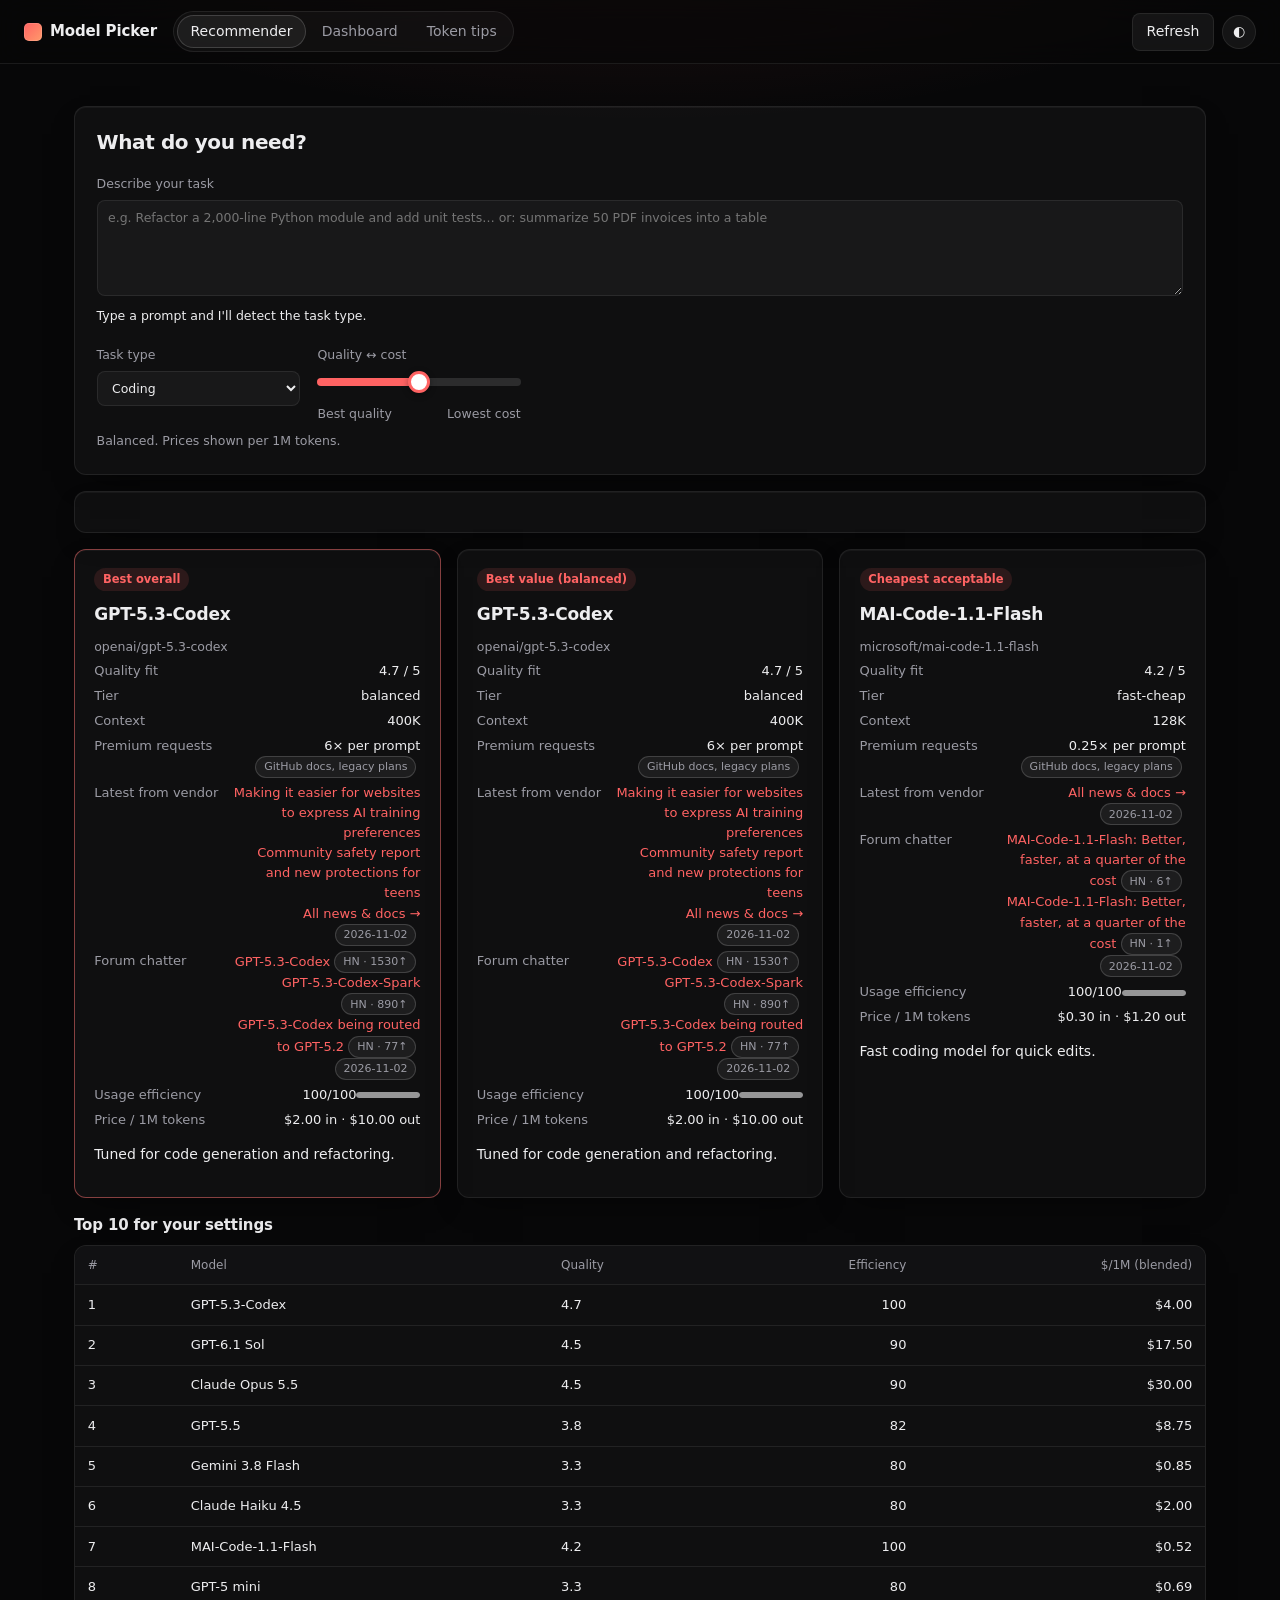
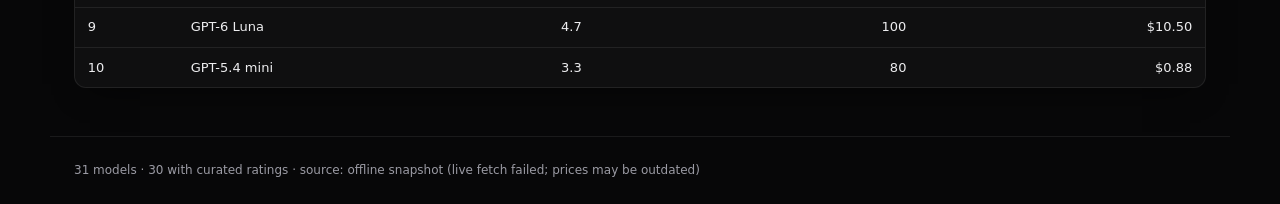
==== commit 023620a0: "Weekly data update" ====
--- a/model-picker.html
+++ b/model-picker.html
@@ -234,7 +234,7 @@
 </section>
 </main>
 <footer id="footer"></footer>
-<script>window.__EMBED={"models-curated.json": {"_note": "Edit freely. Ratings 1-5 (0 = no capability). Key = OpenRouter model id. tier: flagship|balanced|fast-cheap.", "models": {"anthropic/claude-opus-4.1": {"tier": "flagship", "ratings": {"coding": 5, "reasoning": 5, "writing": 5, "extraction": 4, "vision": 4, "speed": 2}, "notes": "Top-tier quality for hard coding/agentic work; slow and pricey."}, "anthropic/claude-sonnet-4": {"tier": "balanced", "ratings": {"coding": 5, "reasoning": 4, "writing": 5, "extraction": 4, "vision": 4, "speed": 3}, "notes": "Excellent coding/writing default."}, "anthropic/claude-3.5-haiku": {"tier": "fast-cheap", "ratings": {"coding": 3, "reasoning": 3, "writing": 4, "extraction": 4, "vision": 0, "speed": 5}, "notes": "Quick, inexpensive text tasks."}, "openai/gpt-4o": {"tier": "balanced", "ratings": {"coding": 4, "reasoning": 4, "writing": 4, "extraction": 4, "vision": 4, "speed": 4}, "notes": "Solid all-rounder."}, "openai/gpt-4o-mini": {"tier": "fast-cheap", "ratings": {"coding": 3, "reasoning": 3, "writing": 3, "extraction": 4, "vision": 3, "speed": 5}, "notes": "Cheap extraction and chat."}, "openai/gpt-4.1": {"tier": "balanced", "ratings": {"coding": 5, "reasoning": 4, "writing": 4, "extraction": 5, "vision": 4, "speed": 4}, "notes": "Strong coding and instruction following; 1M context."}, "openai/gpt-4.1-mini": {"tier": "fast-cheap", "ratings": {"coding": 4, "reasoning": 3, "writing": 4, "extraction": 4, "vision": 4, "speed": 5}, "notes": "Great value; long context."}, "openai/o3": {"tier": "flagship", "ratings": {"coding": 5, "reasoning": 5, "writing": 3, "extraction": 4, "vision": 4, "speed": 2}, "notes": "Deep reasoning; uses hidden reasoning tokens."}, "openai/o4-mini": {"tier": "balanced", "ratings": {"coding": 4, "reasoning": 5, "writing": 3, "extraction": 4, "vision": 4, "speed": 3}, "notes": "Cheap reasoning; reasoning tokens add output cost."}, "google/gemini-2.5-pro": {"tier": "flagship", "ratings": {"coding": 5, "reasoning": 5, "writing": 4, "extraction": 5, "vision": 5, "speed": 3}, "notes": "Best for huge documents and multimodal input."}, "google/gemini-2.5-flash": {"tier": "fast-cheap", "ratings": {"coding": 4, "reasoning": 4, "writing": 4, "extraction": 5, "vision": 4, "speed": 5}, "notes": "Fast, cheap, 1M context."}, "meta-llama/llama-3.3-70b-instruct": {"tier": "fast-cheap", "ratings": {"coding": 3, "reasoning": 3, "writing": 3, "extraction": 3, "vision": 0, "speed": 4}, "notes": "Open weights, very cheap."}, "deepseek/deepseek-chat": {"tier": "fast-cheap", "ratings": {"coding": 4, "reasoning": 4, "writing": 3, "extraction": 3, "vision": 0, "speed": 3}, "notes": "Strong value for coding."}, "deepseek/deepseek-r1": {"tier": "balanced", "ratings": {"coding": 4, "reasoning": 5, "writing": 3, "extraction": 3, "vision": 0, "speed": 2}, "notes": "Cheap reasoning; verbose output."}, "mistralai/mistral-large": {"tier": "balanced", "ratings": {"coding": 3, "reasoning": 4, "writing": 4, "extraction": 3, "vision": 0, "speed": 3}, "notes": "Good multilingual writing."}, "mistralai/mistral-small-3.2-24b-instruct": {"tier": "fast-cheap", "ratings": {"coding": 3, "reasoning": 2, "writing": 3, "extraction": 3, "vision": 2, "speed": 5}, "notes": "Very cheap small model."}, "qwen/qwen-2.5-72b-instruct": {"tier": "fast-cheap", "ratings": {"coding": 4, "reasoning": 3, "writing": 3, "extraction": 3, "vision": 0, "speed": 4}, "notes": "Capable open model; short context."}, "x-ai/grok-4": {"tier": "flagship", "ratings": {"coding": 4, "reasoning": 5, "writing": 4, "extraction": 4, "vision": 3, "speed": 2}, "notes": "Strong reasoning."}, "anthropic/claude-opus-4.5": {"tier": "flagship", "ratings": {"coding": 5, "reasoning": 5, "writing": 5, "extraction": 4, "vision": 4, "speed": 2}, "notes": "Top-tier quality for hard coding/agentic work; slow and pricey."}, "anthropic/claude-sonnet-4.5": {"tier": "balanced", "ratings": {"coding": 5, "reasoning": 4, "writing": 5, "extraction": 4, "vision": 4, "speed": 3}, "notes": "Excellent coding/writing default."}, "anthropic/claude-haiku-4.5": {"tier": "fast-cheap", "ratings": {"coding": 3, "reasoning": 3, "writing": 4, "extraction": 4, "vision": 0, "speed": 5}, "notes": "Quick, inexpensive text tasks."}}}, "models-snapshot.json": {"_note": "Offline fallback in OpenRouter /api/v1/models shape. Prices are approximate and may be stale; Refresh pulls live data.", "data": [{"id": "anthropic/claude-opus-4.1", "name": "Claude Opus 4.1", "context_length": 200000, "pricing": {"prompt": "1.5e-05", "completion": "7.5e-05"}, "architecture": {"input_modalities": ["text", "image"]}}, {"id": "anthropic/claude-sonnet-4", "name": "Claude Sonnet 4", "context_length": 200000, "pricing": {"prompt": "3e-06", "completion": "1.5e-05"}, "architecture": {"input_modalities": ["text", "image"]}}, {"id": "anthropic/claude-3.5-haiku", "name": "Claude 3.5 Haiku", "context_length": 200000, "pricing": {"prompt": "8.000000000000001e-07", "completion": "4e-06"}, "architecture": {"input_modalities": ["text"]}}, {"id": "openai/gpt-4o", "name": "GPT-4o", "context_length": 128000, "pricing": {"prompt": "2.5e-06", "completion": "1e-05"}, "architecture": {"input_modalities": ["text", "image"]}}, {"id": "openai/gpt-4o-mini", "name": "GPT-4o mini", "context_length": 128000, "pricing": {"prompt": "1.5e-07", "completion": "6e-07"}, "architecture": {"input_modalities": ["text", "image"]}}, {"id": "openai/gpt-4.1", "name": "GPT-4.1", "context_length": 1047576, "pricing": {"prompt": "2e-06", "completion": "8e-06"}, "architecture": {"input_modalities": ["text", "image"]}}, {"id": "openai/gpt-4.1-mini", "name": "GPT-4.1 mini", "context_length": 1047576, "pricing": {"prompt": "4.0000000000000003e-07", "completion": "1.6000000000000001e-06"}, "architecture": {"input_modalities": ["text", "image"]}}, {"id": "openai/o3", "name": "o3", "context_length": 200000, "pricing": {"prompt": "2e-06", "completion": "8e-06"}, "architecture": {"input_modalities": ["text", "image"]}}, {"id": "openai/o4-mini", "name": "o4-mini", "context_length": 200000, "pricing": {"prompt": "1.1e-06", "completion": "4.4e-06"}, "architecture": {"input_modalities": ["text", "image"]}}, {"id": "google/gemini-2.5-pro", "name": "Gemini 2.5 Pro", "context_length": 1048576, "pricing": {"prompt": "1.25e-06", "completion": "1e-05"}, "architecture": {"input_modalities": ["text", "image"]}}, {"id": "google/gemini-2.5-flash", "name": "Gemini 2.5 Flash", "context_length": 1048576, "pricing": {"prompt": "3e-07", "completion": "2.5e-06"}, "architecture": {"input_modalities": ["text", "image"]}}, {"id": "meta-llama/llama-3.3-70b-instruct", "name": "Llama 3.3 70B Instruct", "context_length": 131072, "pricing": {"prompt": "1.2e-07", "completion": "3e-07"}, "architecture": {"input_modalities": ["text"]}}, {"id": "deepseek/deepseek-chat", "name": "DeepSeek V3", "context_length": 163840, "pricing": {"prompt": "2.7e-07", "completion": "1.1e-06"}, "architecture": {"input_modalities": ["text"]}}, {"id": "deepseek/deepseek-r1", "name": "DeepSeek R1", "context_length": 163840, "pricing": {"prompt": "5.5e-07", "completion": "2.2e-06"}, "architecture": {"input_modalities": ["text"]}}, {"id": "mistralai/mistral-large", "name": "Mistral Large", "context_length": 128000, "pricing": {"prompt": "2e-06", "completion": "6e-06"}, "architecture": {"input_modalities": ["text"]}}, {"id": "mistralai/mistral-small-3.2-24b-instruct", "name": "Mistral Small 3.2 24B", "context_length": 131072, "pricing": {"prompt": "5.0000000000000004e-08", "completion": "1.0000000000000001e-07"}, "architecture": {"input_modalities": ["text", "image"]}}, {"id": "qwen/qwen-2.5-72b-instruct", "name": "Qwen 2.5 72B Instruct", "context_length": 32768, "pricing": {"prompt": "1.2e-07", "completion": "3.9e-07"}, "architecture": {"input_modalities": ["text"]}}, {"id": "x-ai/grok-4", "name": "Grok 4", "context_length": 256000, "pricing": {"prompt": "3e-06", "completion": "1.5e-05"}, "architecture": {"input_modalities": ["text", "image"]}}, {"id": "some-lab/unrated-demo-model", "name": "Unrated Demo Model", "context_length": 32000, "pricing": {"prompt": "5e-07", "completion": "1.5e-06"}, "architecture": {"input_modalities": ["text"]}}]}, "github-models.json": {"_note": "Models available in GitHub Copilot. Ratings, context and prices are ESTIMATES (Copilot bills by premium requests, not tokens).", "data": [{"id": "anthropic/claude-opus-5.5", "name": "Claude Opus 5.5", "context_length": 400000, "pricing": {"prompt": "1.5e-05", "completion": "7.5e-05"}, "architecture": {"input_modalities": ["text", "image"]}, "_tier": "flagship", "_ratings": {"coding": 5, "reasoning": 5, "writing": 5, "extraction": 4, "vision": 4, "speed": 2}, "_notes": "Top Anthropic model; best for hard agentic/coding work."}, {"id": "anthropic/claude-sonnet-5.5", "name": "Claude Sonnet 5.5", "context_length": 400000, "pricing": {"prompt": "3e-06", "completion": "1.5e-05"}, "architecture": {"input_modalities": ["text", "image"]}, "_tier": "balanced", "_ratings": {"coding": 5, "reasoning": 4, "writing": 5, "extraction": 4, "vision": 4, "speed": 3}, "_notes": "Strong all-rounder for coding and writing."}, {"id": "anthropic/claude-haiku-4.5", "name": "Claude Haiku 4.5", "context_length": 200000, "pricing": {"prompt": "1e-06", "completion": "5e-06"}, "architecture": {"input_modalities": ["text", "image"]}, "_tier": "fast-cheap", "_ratings": {"coding": 3, "reasoning": 3, "writing": 4, "extraction": 4, "vision": 3, "speed": 5}, "_notes": "Fast, cheap; good for extraction and chat.", "_multiplier": 0.33}, {"id": "openai/gpt-6.1-sol", "name": "GPT-6.1 Sol", "context_length": 400000, "pricing": {"prompt": "1e-05", "completion": "4e-05"}, "architecture": {"input_modalities": ["text", "image"]}, "_tier": "flagship", "_ratings": {"coding": 5, "reasoning": 5, "writing": 4, "extraction": 4, "vision": 4, "speed": 2}, "_notes": "Newest OpenAI flagship; deep reasoning."}, {"id": "openai/gpt-6-luna", "name": "GPT-6 Luna", "context_length": 400000, "pricing": {"prompt": "6e-06", "completion": "2.4e-05"}, "architecture": {"input_modalities": ["text", "image"]}, "_tier": "flagship", "_ratings": {"coding": 5, "reasoning": 5, "writing": 4, "extraction": 4, "vision": 4, "speed": 3}, "_notes": "Strong general-purpose OpenAI model."}, {"id": "openai/gpt-5.6-terra", "name": "GPT-5.6 Terra", "context_length": 400000, "pricing": {"prompt": "5e-06", "completion": "2e-05"}, "architecture": {"input_modalities": ["text", "image"]}, "_tier": "balanced", "_ratings": {"coding": 4, "reasoning": 4, "writing": 4, "extraction": 4, "vision": 4, "speed": 3}, "_notes": "Balanced quality and cost."}, {"id": "openai/gpt-5.5", "name": "GPT-5.5", "context_length": 400000, "pricing": {"prompt": "5e-06", "completion": "2e-05"}, "architecture": {"input_modalities": ["text", "image"]}, "_tier": "balanced", "_ratings": {"coding": 4, "reasoning": 4, "writing": 4, "extraction": 4, "vision": 4, "speed": 3}, "_notes": "Solid all-rounder.", "_multiplier": 57}, {"id": "openai/gpt-5.4-mini", "name": "GPT-5.4 mini", "context_length": 400000, "pricing": {"prompt": "5e-07", "completion": "2e-06"}, "architecture": {"input_modalities": ["text", "image"]}, "_tier": "fast-cheap", "_ratings": {"coding": 3, "reasoning": 3, "writing": 3, "extraction": 4, "vision": 3, "speed": 5}, "_notes": "Cheap and quick for simple tasks.", "_multiplier": 6}, {"id": "openai/gpt-5-mini", "name": "GPT-5 mini", "context_length": 400000, "pricing": {"prompt": "2.5e-07", "completion": "2e-06"}, "architecture": {"input_modalities": ["text", "image"]}, "_tier": "fast-cheap", "_ratings": {"coding": 3, "reasoning": 3, "writing": 3, "extraction": 3, "vision": 3, "speed": 5}, "_notes": "Very cheap, light reasoning.", "_multiplier": 0.33}, {"id": "openai/gpt-5.3-codex", "name": "GPT-5.3-Codex", "context_length": 400000, "pricing": {"prompt": "2e-06", "completion": "1e-05"}, "architecture": {"input_modalities": ["text"]}, "_tier": "balanced", "_ratings": {"coding": 5, "reasoning": 4, "writing": 2, "extraction": 3, "vision": 0, "speed": 3}, "_notes": "Tuned for code generation and refactoring.", "_multiplier": 6}, {"id": "microsoft/mai-code-1.1-flash", "name": "MAI-Code-1.1-Flash", "context_length": 128000, "pricing": {"prompt": "3e-07", "completion": "1.2e-06"}, "architecture": {"input_modalities": ["text"]}, "_tier": "fast-cheap", "_ratings": {"coding": 4, "reasoning": 3, "writing": 2, "extraction": 3, "vision": 0, "speed": 5}, "_notes": "Fast coding model for quick edits.", "_multiplier": 0.25}, {"id": "google/gemini-3.8-flash", "name": "Gemini 3.8 Flash", "context_length": 1000000, "pricing": {"prompt": "3e-07", "completion": "2.5e-06"}, "architecture": {"input_modalities": ["text", "image"]}, "_tier": "fast-cheap", "_ratings": {"coding": 3, "reasoning": 3, "writing": 3, "extraction": 4, "vision": 4, "speed": 5}, "_notes": "Fast, huge context; great for summarizing long inputs."}]}, "reddit-signals.json": {"fetched": null, "models": {}}, "vendor-releases.json": {"fetched": "2026-10-26", "vendors": {"anthropic": {"url": "https://www.anthropic.com/news", "items": [{"title": "Announcements", "url": "https://www.anthropic.com/news/announcements", "date": ""}, {"title": "Public benefit fund", "url": "https://www.anthropic.com/news/public-benefit-fund", "date": ""}, {"title": "Cyber verification program", "url": "https://www.anthropic.com/news/cyber-verification-program", "date": ""}]}, "openai": {"url": "https://openai.com/news/", "items": [{"title": "Rapidly scaling online storage to serve over 1 billion ChatGPT users (Part II)", "url": "https://openai.com/index/scaling-storage-one-billion-users-part-two", "date": "Fri, 23 Oct 2026"}, {"title": "Securing our frontier model training environment", "url": "https://openai.com/index/securing-our-frontier-model-training-environment", "date": "Fri, 23 Oct 2026"}, {"title": "OpenAI and Poland\u2019s NASK partner to advance AI safety and security", "url": "https://openai.com/index/openai-nask-ai-safety-security-partnership", "date": "Fri, 23 Oct 2026"}]}, "google": {"url": "https://blog.google/technology/ai/", "items": [{"title": "Southeast Asia\u2019s digital economy to hit $368 billion", "url": "https://blog.google/company-news/inside-google/around-the-globe/google-asia/e-conomy-sea-report-2026/", "date": "Wed, 21 Oct 2026"}, {"title": "Gemini 4 Argon: Built to solve your hardest problems", "url": "https://blog.google/innovation-and-ai/models-and-research/gemini-models/introducing-gemini-4-argon/", "date": "Tue, 13 Oct 2026"}, {"title": "Introducing Playground: Create and play custom games", "url": "https://blog.google/innovation-and-ai/technology/ai/playground-experimental-gaming-platform/", "date": "Wed, 07 Oct 2026"}]}, "microsoft": {"url": "https://azure.microsoft.com/en-us/blog/", "items": []}}}, "forum-signals.json": {"fetched": "2026-10-26", "models": {"anthropic/claude-opus-5.5": {"mentions": 10, "threads": [{"title": "Claude Opus 5.5", "url": "https://news.ycombinator.com/item?id=49803892", "src": "HN", "score": 1806}, {"title": "Claude Opus 5.5 Intelligence, Performance and Price Analysis (Max)", "url": "https://news.ycombinator.com/item?id=49804316", "src": "HN", "score": 333}, {"title": "Claude Opus 5.5", "url": "https://news.ycombinator.com/item?id=49803863", "src": "HN", "score": 273}]}, "anthropic/claude-sonnet-5.5": {"mentions": 3, "threads": [{"title": "Claude Sonnet 5.5 for code review: More catches than Sonnet 5, in half the time", "url": "https://news.ycombinator.com/item?id=49896246", "src": "HN", "score": 4}, {"title": "Claude Sonnet 5.5 (Max Effort) Intelligence, Performance and Price Analysis", "url": "https://news.ycombinator.com/item?id=49882688", "src": "HN", "score": 4}, {"title": "Elevated errors for Claude Sonnet 5.5", "url": "https://news.ycombinator.com/item?id=50228908", "src": "HN", "score": 1}]}, "anthropic/claude-haiku-4.5": {"mentions": 9, "threads": [{"title": "Claude Haiku 4.5", "url": "https://news.ycombinator.com/item?id=45595403", "src": "HN", "score": 730}, {"title": "Claude Haiku 4.5 System Card [pdf]", "url": "https://news.ycombinator.com/item?id=45596168", "src": "HN", "score": 51}, {"title": "Show HN: TTFT benchmark: LLM Gateway vs. OpenRouter (Claude-haiku-4.5, 150 runs)", "url": "https://news.ycombinator.com/item?id=49012741", "src": "HN", "score": 3}]}, "openai/gpt-6.1-sol": {"mentions": 11, "threads": [{"title": "GPT 6.1 Sol: Near-Astra intelligence for a fifth of the price", "url": "https://news.ycombinator.com/item?id=49896586", "src": "HN", "score": 1067}, {"title": "GPT-6.1 Sol replaces GPT-6 Sol after just 7 days, with near-Astra intelligence", "url": "https://news.ycombinator.com/item?id=49906669", "src": "HN", "score": 80}, {"title": "GPT-6.1 Sol (Max): Intelligence, Performance and Price Analysis", "url": "https://news.ycombinator.com/item?id=49898379", "src": "HN", "score": 4}]}, "openai/gpt-6-luna": {"mentions": 4, "threads": [{"title": "GPT-6 Sol is like GPT-5.6 Terra, GPT-6 Luna is like GPT-5.6 Asteroid", "url": "https://news.ycombinator.com/item?id=49835237", "src": "HN", "score": 18}, {"title": "Claude Opus 5.5, GPT-6 Sol, GPT-6 Luna, and a new price war", "url": "https://news.ycombinator.com/item?id=49812887", "src": "HN", "score": 3}, {"title": "GPT-6 Luna (Max) Intelligence, Performance and Price Analysis", "url": "https://news.ycombinator.com/item?id=49806285", "src": "HN", "score": 2}]}, "openai/gpt-5.6-terra": {"mentions": 3, "threads": [{"title": "GPT-6 Sol is like GPT-5.6 Terra, GPT-6 Luna is like GPT-5.6 Asteroid", "url": "https://news.ycombinator.com/item?id=49835237", "src": "HN", "score": 18}, {"title": "GPT-5.6-terra used 48.5% more context than Mimo-2.5-pro", "url": "https://news.ycombinator.com/item?id=48919754", "src": "HN", "score": 3}, {"title": "Free GPT 5.6 Terra and Luna (2.5M/day) & 250k Sol \u2013 free experiments", "url": "https://news.ycombinator.com/item?id=48975696", "src": "HN", "score": 2}]}, "openai/gpt-5.5": {"mentions": 10, "threads": [{"title": "GPT-5.5", "url": "https://news.ycombinator.com/item?id=47879092", "src": "HN", "score": 1580}, {"title": "GPT-5.5 hallucinates 3x more than MIT-licensed GLM-5.2", "url": "https://news.ycombinator.com/item?id=48600167", "src": "HN", "score": 585}, {"title": "DeepSeek V4 Pro beats GPT-5.5 Pro on precision", "url": "https://news.ycombinator.com/item?id=48440448", "src": "HN", "score": 397}]}, "openai/gpt-5.4-mini": {"mentions": 4, "threads": [{"title": "GPT\u20115.4 Mini and Nano", "url": "https://news.ycombinator.com/item?id=47415441", "src": "HN", "score": 248}, {"title": "Hands-on comparison of Jev with Haiku 4.5, GPT-5.4-mini, and Gemini 3.5 Flash", "url": "https://news.ycombinator.com/item?id=49982760", "src": "HN", "score": 3}, {"title": "Show HN: Classer \u2013 high-performance classification API (beats GPT-5.4-mini)", "url": "https://news.ycombinator.com/item?id=48489816", "src": "HN", "score": 2}]}, "openai/gpt-5-mini": {"mentions": 6, "threads": [{"title": "Tau\u00b2 benchmark: How a prompt rewrite boosted GPT-5-mini by 22%", "url": "https://news.ycombinator.com/item?id=45275354", "src": "HN", "score": 197}, {"title": "Show HN: I built a vibe agent builder with deployment (GPT-5-mini powered)", "url": "https://news.ycombinator.com/item?id=44876340", "src": "HN", "score": 3}, {"title": "Claude Haiku 4.5 vs. GLM-4.6 vs. GPT-5 Mini: Job Queue System Benchmark", "url": "https://news.ycombinator.com/item?id=45741464", "src": "HN", "score": 2}]}, "openai/gpt-5.3-codex": {"mentions": 10, "threads": [{"title": "GPT-5.3-Codex", "url": "https://news.ycombinator.com/item?id=46902638", "src": "HN", "score": 1530}, {"title": "GPT\u20115.3\u2011Codex\u2011Spark", "url": "https://news.ycombinator.com/item?id=46992553", "src": "HN", "score": 890}, {"title": "GPT-5.3-Codex being routed to GPT-5.2", "url": "https://news.ycombinator.com/item?id=46968891", "src": "HN", "score": 77}]}, "microsoft/mai-code-1.1-flash": {"mentions": 2, "threads": [{"title": "MAI-Code-1.1-Flash: Better, faster, at a quarter of the cost", "url": "https://news.ycombinator.com/item?id=49263442", "src": "HN", "score": 6}, {"title": "MAI-Code-1.1-Flash: Better, faster, at a quarter of the cost", "url": "https://news.ycombinator.com/item?id=50000104", "src": "HN", "score": 1}]}, "google/gemini-3.8-flash": {"mentions": 12, "threads": [{"title": "Gemini 3.8 Flash and 3.8 Flash Cyber", "url": "https://news.ycombinator.com/item?id=49537553", "src": "HN", "score": 1160}, {"title": "Gemini 3.8 Flash and 3.8 Flash Cyber", "url": "https://news.ycombinator.com/item?id=49538007", "src": "HN", "score": 76}, {"title": "Kimi K3 and GLM-5.3 are better than Gemini 3.8 Flash", "url": "https://news.ycombinator.com/item?id=49539315", "src": "HN", "score": 11}]}}}};</script>
+<script>window.__EMBED={"models-curated.json": {"_note": "Edit freely. Ratings 1-5 (0 = no capability). Key = OpenRouter model id. tier: flagship|balanced|fast-cheap.", "models": {"anthropic/claude-opus-4.1": {"tier": "flagship", "ratings": {"coding": 5, "reasoning": 5, "writing": 5, "extraction": 4, "vision": 4, "speed": 2}, "notes": "Top-tier quality for hard coding/agentic work; slow and pricey."}, "anthropic/claude-sonnet-4": {"tier": "balanced", "ratings": {"coding": 5, "reasoning": 4, "writing": 5, "extraction": 4, "vision": 4, "speed": 3}, "notes": "Excellent coding/writing default."}, "anthropic/claude-3.5-haiku": {"tier": "fast-cheap", "ratings": {"coding": 3, "reasoning": 3, "writing": 4, "extraction": 4, "vision": 0, "speed": 5}, "notes": "Quick, inexpensive text tasks."}, "openai/gpt-4o": {"tier": "balanced", "ratings": {"coding": 4, "reasoning": 4, "writing": 4, "extraction": 4, "vision": 4, "speed": 4}, "notes": "Solid all-rounder."}, "openai/gpt-4o-mini": {"tier": "fast-cheap", "ratings": {"coding": 3, "reasoning": 3, "writing": 3, "extraction": 4, "vision": 3, "speed": 5}, "notes": "Cheap extraction and chat."}, "openai/gpt-4.1": {"tier": "balanced", "ratings": {"coding": 5, "reasoning": 4, "writing": 4, "extraction": 5, "vision": 4, "speed": 4}, "notes": "Strong coding and instruction following; 1M context."}, "openai/gpt-4.1-mini": {"tier": "fast-cheap", "ratings": {"coding": 4, "reasoning": 3, "writing": 4, "extraction": 4, "vision": 4, "speed": 5}, "notes": "Great value; long context."}, "openai/o3": {"tier": "flagship", "ratings": {"coding": 5, "reasoning": 5, "writing": 3, "extraction": 4, "vision": 4, "speed": 2}, "notes": "Deep reasoning; uses hidden reasoning tokens."}, "openai/o4-mini": {"tier": "balanced", "ratings": {"coding": 4, "reasoning": 5, "writing": 3, "extraction": 4, "vision": 4, "speed": 3}, "notes": "Cheap reasoning; reasoning tokens add output cost."}, "google/gemini-2.5-pro": {"tier": "flagship", "ratings": {"coding": 5, "reasoning": 5, "writing": 4, "extraction": 5, "vision": 5, "speed": 3}, "notes": "Best for huge documents and multimodal input."}, "google/gemini-2.5-flash": {"tier": "fast-cheap", "ratings": {"coding": 4, "reasoning": 4, "writing": 4, "extraction": 5, "vision": 4, "speed": 5}, "notes": "Fast, cheap, 1M context."}, "meta-llama/llama-3.3-70b-instruct": {"tier": "fast-cheap", "ratings": {"coding": 3, "reasoning": 3, "writing": 3, "extraction": 3, "vision": 0, "speed": 4}, "notes": "Open weights, very cheap."}, "deepseek/deepseek-chat": {"tier": "fast-cheap", "ratings": {"coding": 4, "reasoning": 4, "writing": 3, "extraction": 3, "vision": 0, "speed": 3}, "notes": "Strong value for coding."}, "deepseek/deepseek-r1": {"tier": "balanced", "ratings": {"coding": 4, "reasoning": 5, "writing": 3, "extraction": 3, "vision": 0, "speed": 2}, "notes": "Cheap reasoning; verbose output."}, "mistralai/mistral-large": {"tier": "balanced", "ratings": {"coding": 3, "reasoning": 4, "writing": 4, "extraction": 3, "vision": 0, "speed": 3}, "notes": "Good multilingual writing."}, "mistralai/mistral-small-3.2-24b-instruct": {"tier": "fast-cheap", "ratings": {"coding": 3, "reasoning": 2, "writing": 3, "extraction": 3, "vision": 2, "speed": 5}, "notes": "Very cheap small model."}, "qwen/qwen-2.5-72b-instruct": {"tier": "fast-cheap", "ratings": {"coding": 4, "reasoning": 3, "writing": 3, "extraction": 3, "vision": 0, "speed": 4}, "notes": "Capable open model; short context."}, "x-ai/grok-4": {"tier": "flagship", "ratings": {"coding": 4, "reasoning": 5, "writing": 4, "extraction": 4, "vision": 3, "speed": 2}, "notes": "Strong reasoning."}, "anthropic/claude-opus-4.5": {"tier": "flagship", "ratings": {"coding": 5, "reasoning": 5, "writing": 5, "extraction": 4, "vision": 4, "speed": 2}, "notes": "Top-tier quality for hard coding/agentic work; slow and pricey."}, "anthropic/claude-sonnet-4.5": {"tier": "balanced", "ratings": {"coding": 5, "reasoning": 4, "writing": 5, "extraction": 4, "vision": 4, "speed": 3}, "notes": "Excellent coding/writing default."}, "anthropic/claude-haiku-4.5": {"tier": "fast-cheap", "ratings": {"coding": 3, "reasoning": 3, "writing": 4, "extraction": 4, "vision": 0, "speed": 5}, "notes": "Quick, inexpensive text tasks."}}}, "models-snapshot.json": {"_note": "Offline fallback in OpenRouter /api/v1/models shape. Prices are approximate and may be stale; Refresh pulls live data.", "data": [{"id": "anthropic/claude-opus-4.1", "name": "Claude Opus 4.1", "context_length": 200000, "pricing": {"prompt": "1.5e-05", "completion": "7.5e-05"}, "architecture": {"input_modalities": ["text", "image"]}}, {"id": "anthropic/claude-sonnet-4", "name": "Claude Sonnet 4", "context_length": 200000, "pricing": {"prompt": "3e-06", "completion": "1.5e-05"}, "architecture": {"input_modalities": ["text", "image"]}}, {"id": "anthropic/claude-3.5-haiku", "name": "Claude 3.5 Haiku", "context_length": 200000, "pricing": {"prompt": "8.000000000000001e-07", "completion": "4e-06"}, "architecture": {"input_modalities": ["text"]}}, {"id": "openai/gpt-4o", "name": "GPT-4o", "context_length": 128000, "pricing": {"prompt": "2.5e-06", "completion": "1e-05"}, "architecture": {"input_modalities": ["text", "image"]}}, {"id": "openai/gpt-4o-mini", "name": "GPT-4o mini", "context_length": 128000, "pricing": {"prompt": "1.5e-07", "completion": "6e-07"}, "architecture": {"input_modalities": ["text", "image"]}}, {"id": "openai/gpt-4.1", "name": "GPT-4.1", "context_length": 1047576, "pricing": {"prompt": "2e-06", "completion": "8e-06"}, "architecture": {"input_modalities": ["text", "image"]}}, {"id": "openai/gpt-4.1-mini", "name": "GPT-4.1 mini", "context_length": 1047576, "pricing": {"prompt": "4.0000000000000003e-07", "completion": "1.6000000000000001e-06"}, "architecture": {"input_modalities": ["text", "image"]}}, {"id": "openai/o3", "name": "o3", "context_length": 200000, "pricing": {"prompt": "2e-06", "completion": "8e-06"}, "architecture": {"input_modalities": ["text", "image"]}}, {"id": "openai/o4-mini", "name": "o4-mini", "context_length": 200000, "pricing": {"prompt": "1.1e-06", "completion": "4.4e-06"}, "architecture": {"input_modalities": ["text", "image"]}}, {"id": "google/gemini-2.5-pro", "name": "Gemini 2.5 Pro", "context_length": 1048576, "pricing": {"prompt": "1.25e-06", "completion": "1e-05"}, "architecture": {"input_modalities": ["text", "image"]}}, {"id": "google/gemini-2.5-flash", "name": "Gemini 2.5 Flash", "context_length": 1048576, "pricing": {"prompt": "3e-07", "completion": "2.5e-06"}, "architecture": {"input_modalities": ["text", "image"]}}, {"id": "meta-llama/llama-3.3-70b-instruct", "name": "Llama 3.3 70B Instruct", "context_length": 131072, "pricing": {"prompt": "1.2e-07", "completion": "3e-07"}, "architecture": {"input_modalities": ["text"]}}, {"id": "deepseek/deepseek-chat", "name": "DeepSeek V3", "context_length": 163840, "pricing": {"prompt": "2.7e-07", "completion": "1.1e-06"}, "architecture": {"input_modalities": ["text"]}}, {"id": "deepseek/deepseek-r1", "name": "DeepSeek R1", "context_length": 163840, "pricing": {"prompt": "5.5e-07", "completion": "2.2e-06"}, "architecture": {"input_modalities": ["text"]}}, {"id": "mistralai/mistral-large", "name": "Mistral Large", "context_length": 128000, "pricing": {"prompt": "2e-06", "completion": "6e-06"}, "architecture": {"input_modalities": ["text"]}}, {"id": "mistralai/mistral-small-3.2-24b-instruct", "name": "Mistral Small 3.2 24B", "context_length": 131072, "pricing": {"prompt": "5.0000000000000004e-08", "completion": "1.0000000000000001e-07"}, "architecture": {"input_modalities": ["text", "image"]}}, {"id": "qwen/qwen-2.5-72b-instruct", "name": "Qwen 2.5 72B Instruct", "context_length": 32768, "pricing": {"prompt": "1.2e-07", "completion": "3.9e-07"}, "architecture": {"input_modalities": ["text"]}}, {"id": "x-ai/grok-4", "name": "Grok 4", "context_length": 256000, "pricing": {"prompt": "3e-06", "completion": "1.5e-05"}, "architecture": {"input_modalities": ["text", "image"]}}, {"id": "some-lab/unrated-demo-model", "name": "Unrated Demo Model", "context_length": 32000, "pricing": {"prompt": "5e-07", "completion": "1.5e-06"}, "architecture": {"input_modalities": ["text"]}}]}, "github-models.json": {"_note": "Models available in GitHub Copilot. Ratings, context and prices are ESTIMATES (Copilot bills by premium requests, not tokens).", "data": [{"id": "anthropic/claude-opus-5.5", "name": "Claude Opus 5.5", "context_length": 400000, "pricing": {"prompt": "1.5e-05", "completion": "7.5e-05"}, "architecture": {"input_modalities": ["text", "image"]}, "_tier": "flagship", "_ratings": {"coding": 5, "reasoning": 5, "writing": 5, "extraction": 4, "vision": 4, "speed": 2}, "_notes": "Top Anthropic model; best for hard agentic/coding work."}, {"id": "anthropic/claude-sonnet-5.5", "name": "Claude Sonnet 5.5", "context_length": 400000, "pricing": {"prompt": "3e-06", "completion": "1.5e-05"}, "architecture": {"input_modalities": ["text", "image"]}, "_tier": "balanced", "_ratings": {"coding": 5, "reasoning": 4, "writing": 5, "extraction": 4, "vision": 4, "speed": 3}, "_notes": "Strong all-rounder for coding and writing."}, {"id": "anthropic/claude-haiku-4.5", "name": "Claude Haiku 4.5", "context_length": 200000, "pricing": {"prompt": "1e-06", "completion": "5e-06"}, "architecture": {"input_modalities": ["text", "image"]}, "_tier": "fast-cheap", "_ratings": {"coding": 3, "reasoning": 3, "writing": 4, "extraction": 4, "vision": 3, "speed": 5}, "_notes": "Fast, cheap; good for extraction and chat.", "_multiplier": 0.33}, {"id": "openai/gpt-6.1-sol", "name": "GPT-6.1 Sol", "context_length": 400000, "pricing": {"prompt": "1e-05", "completion": "4e-05"}, "architecture": {"input_modalities": ["text", "image"]}, "_tier": "flagship", "_ratings": {"coding": 5, "reasoning": 5, "writing": 4, "extraction": 4, "vision": 4, "speed": 2}, "_notes": "Newest OpenAI flagship; deep reasoning."}, {"id": "openai/gpt-6-luna", "name": "GPT-6 Luna", "context_length": 400000, "pricing": {"prompt": "6e-06", "completion": "2.4e-05"}, "architecture": {"input_modalities": ["text", "image"]}, "_tier": "flagship", "_ratings": {"coding": 5, "reasoning": 5, "writing": 4, "extraction": 4, "vision": 4, "speed": 3}, "_notes": "Strong general-purpose OpenAI model."}, {"id": "openai/gpt-5.6-terra", "name": "GPT-5.6 Terra", "context_length": 400000, "pricing": {"prompt": "5e-06", "completion": "2e-05"}, "architecture": {"input_modalities": ["text", "image"]}, "_tier": "balanced", "_ratings": {"coding": 4, "reasoning": 4, "writing": 4, "extraction": 4, "vision": 4, "speed": 3}, "_notes": "Balanced quality and cost."}, {"id": "openai/gpt-5.5", "name": "GPT-5.5", "context_length": 400000, "pricing": {"prompt": "5e-06", "completion": "2e-05"}, "architecture": {"input_modalities": ["text", "image"]}, "_tier": "balanced", "_ratings": {"coding": 4, "reasoning": 4, "writing": 4, "extraction": 4, "vision": 4, "speed": 3}, "_notes": "Solid all-rounder.", "_multiplier": 57}, {"id": "openai/gpt-5.4-mini", "name": "GPT-5.4 mini", "context_length": 400000, "pricing": {"prompt": "5e-07", "completion": "2e-06"}, "architecture": {"input_modalities": ["text", "image"]}, "_tier": "fast-cheap", "_ratings": {"coding": 3, "reasoning": 3, "writing": 3, "extraction": 4, "vision": 3, "speed": 5}, "_notes": "Cheap and quick for simple tasks.", "_multiplier": 6}, {"id": "openai/gpt-5-mini", "name": "GPT-5 mini", "context_length": 400000, "pricing": {"prompt": "2.5e-07", "completion": "2e-06"}, "architecture": {"input_modalities": ["text", "image"]}, "_tier": "fast-cheap", "_ratings": {"coding": 3, "reasoning": 3, "writing": 3, "extraction": 3, "vision": 3, "speed": 5}, "_notes": "Very cheap, light reasoning.", "_multiplier": 0.33}, {"id": "openai/gpt-5.3-codex", "name": "GPT-5.3-Codex", "context_length": 400000, "pricing": {"prompt": "2e-06", "completion": "1e-05"}, "architecture": {"input_modalities": ["text"]}, "_tier": "balanced", "_ratings": {"coding": 5, "reasoning": 4, "writing": 2, "extraction": 3, "vision": 0, "speed": 3}, "_notes": "Tuned for code generation and refactoring.", "_multiplier": 6}, {"id": "microsoft/mai-code-1.1-flash", "name": "MAI-Code-1.1-Flash", "context_length": 128000, "pricing": {"prompt": "3e-07", "completion": "1.2e-06"}, "architecture": {"input_modalities": ["text"]}, "_tier": "fast-cheap", "_ratings": {"coding": 4, "reasoning": 3, "writing": 2, "extraction": 3, "vision": 0, "speed": 5}, "_notes": "Fast coding model for quick edits.", "_multiplier": 0.25}, {"id": "google/gemini-3.8-flash", "name": "Gemini 3.8 Flash", "context_length": 1000000, "pricing": {"prompt": "3e-07", "completion": "2.5e-06"}, "architecture": {"input_modalities": ["text", "image"]}, "_tier": "fast-cheap", "_ratings": {"coding": 3, "reasoning": 3, "writing": 3, "extraction": 4, "vision": 4, "speed": 5}, "_notes": "Fast, huge context; great for summarizing long inputs."}]}, "reddit-signals.json": {"fetched": null, "models": {}}, "vendor-releases.json": {"fetched": "2026-11-02", "vendors": {"anthropic": {"url": "https://www.anthropic.com/news", "items": [{"title": "Announcements", "url": "https://www.anthropic.com/news/announcements", "date": ""}, {"title": "Public benefit fund", "url": "https://www.anthropic.com/news/public-benefit-fund", "date": ""}, {"title": "S1 sec", "url": "https://www.anthropic.com/news/s1-sec", "date": ""}]}, "openai": {"url": "https://openai.com/news/", "items": [{"title": "Making it easier for websites to express AI training preferences", "url": "https://openai.com/index/helping-websites-express-ai-training-preferences", "date": "Fri, 30 Oct 2026"}, {"title": "Community safety report and new protections for teens", "url": "https://openai.com/index/community-safety-report-and-new-protections-for-teens", "date": "Fri, 30 Oct 2026"}, {"title": "Fair use benefits everyone", "url": "https://openai.com/index/fair-use-benefits-everyone", "date": "Fri, 30 Oct 2026"}]}, "google": {"url": "https://blog.google/technology/ai/", "items": [{"title": "Our newest AI Quest: Mapping the human brain", "url": "https://blog.google/products-and-platforms/products/education/ai-quests-polar-peaks/", "date": "Mon, 26 Oct 2026"}, {"title": "Southeast Asia\u2019s digital economy to hit $368 billion", "url": "https://blog.google/company-news/inside-google/around-the-globe/google-asia/e-conomy-sea-report-2026/", "date": "Wed, 21 Oct 2026"}, {"title": "Gemini 4 Argon: Built to solve your hardest problems", "url": "https://blog.google/innovation-and-ai/models-and-research/gemini-models/introducing-gemini-4-argon/", "date": "Tue, 13 Oct 2026"}]}, "microsoft": {"url": "https://azure.microsoft.com/en-us/blog/", "items": []}}}, "forum-signals.json": {"fetched": "2026-11-02", "models": {"anthropic/claude-opus-5.5": {"mentions": 10, "threads": [{"title": "Claude Opus 5.5", "url": "https://news.ycombinator.com/item?id=49803892", "src": "HN", "score": 1806}, {"title": "Claude Opus 5.5 Intelligence, Performance and Price Analysis (Max)", "url": "https://news.ycombinator.com/item?id=49804316", "src": "HN", "score": 333}, {"title": "Claude Opus 5.5", "url": "https://news.ycombinator.com/item?id=49803863", "src": "HN", "score": 273}]}, "anthropic/claude-sonnet-5.5": {"mentions": 3, "threads": [{"title": "Claude Sonnet 5.5 for code review: More catches than Sonnet 5, in half the time", "url": "https://news.ycombinator.com/item?id=49896246", "src": "HN", "score": 4}, {"title": "Claude Sonnet 5.5 (Max Effort) Intelligence, Performance and Price Analysis", "url": "https://news.ycombinator.com/item?id=49882688", "src": "HN", "score": 4}, {"title": "Elevated errors for Claude Sonnet 5.5", "url": "https://news.ycombinator.com/item?id=50228908", "src": "HN", "score": 1}]}, "anthropic/claude-haiku-4.5": {"mentions": 9, "threads": [{"title": "Claude Haiku 4.5", "url": "https://news.ycombinator.com/item?id=45595403", "src": "HN", "score": 730}, {"title": "Claude Haiku 4.5 System Card [pdf]", "url": "https://news.ycombinator.com/item?id=45596168", "src": "HN", "score": 51}, {"title": "Show HN: TTFT benchmark: LLM Gateway vs. OpenRouter (Claude-haiku-4.5, 150 runs)", "url": "https://news.ycombinator.com/item?id=49012741", "src": "HN", "score": 3}]}, "openai/gpt-6.1-sol": {"mentions": 11, "threads": [{"title": "GPT 6.1 Sol: Near-Astra intelligence for a fifth of the price", "url": "https://news.ycombinator.com/item?id=49896586", "src": "HN", "score": 1067}, {"title": "GPT-6.1 Sol replaces GPT-6 Sol after just 7 days, with near-Astra intelligence", "url": "https://news.ycombinator.com/item?id=49906669", "src": "HN", "score": 80}, {"title": "GPT-6.1 Sol (Max): Intelligence, Performance and Price Analysis", "url": "https://news.ycombinator.com/item?id=49898379", "src": "HN", "score": 4}]}, "openai/gpt-6-luna": {"mentions": 4, "threads": [{"title": "GPT-6 Sol is like GPT-5.6 Terra, GPT-6 Luna is like GPT-5.6 Asteroid", "url": "https://news.ycombinator.com/item?id=49835237", "src": "HN", "score": 18}, {"title": "Claude Opus 5.5, GPT-6 Sol, GPT-6 Luna, and a new price war", "url": "https://news.ycombinator.com/item?id=49812887", "src": "HN", "score": 3}, {"title": "GPT-6 Luna (Max) Intelligence, Performance and Price Analysis", "url": "https://news.ycombinator.com/item?id=49806285", "src": "HN", "score": 2}]}, "openai/gpt-5.6-terra": {"mentions": 3, "threads": [{"title": "GPT-6 Sol is like GPT-5.6 Terra, GPT-6 Luna is like GPT-5.6 Asteroid", "url": "https://news.ycombinator.com/item?id=49835237", "src": "HN", "score": 18}, {"title": "GPT-5.6-terra used 48.5% more context than Mimo-2.5-pro", "url": "https://news.ycombinator.com/item?id=48919754", "src": "HN", "score": 3}, {"title": "Free GPT 5.6 Terra and Luna (2.5M/day) & 250k Sol \u2013 free experiments", "url": "https://news.ycombinator.com/item?id=48975696", "src": "HN", "score": 2}]}, "openai/gpt-5.5": {"mentions": 10, "threads": [{"title": "GPT-5.5", "url": "https://news.ycombinator.com/item?id=47879092", "src": "HN", "score": 1580}, {"title": "GPT-5.5 hallucinates 3x more than MIT-licensed GLM-5.2", "url": "https://news.ycombinator.com/item?id=48600167", "src": "HN", "score": 585}, {"title": "DeepSeek V4 Pro beats GPT-5.5 Pro on precision", "url": "https://news.ycombinator.com/item?id=48440448", "src": "HN", "score": 397}]}, "openai/gpt-5.4-mini": {"mentions": 4, "threads": [{"title": "GPT\u20115.4 Mini and Nano", "url": "https://news.ycombinator.com/item?id=47415441", "src": "HN", "score": 248}, {"title": "Hands-on comparison of Jev with Haiku 4.5, GPT-5.4-mini, and Gemini 3.5 Flash", "url": "https://news.ycombinator.com/item?id=49982760", "src": "HN", "score": 3}, {"title": "Show HN: Classer \u2013 high-performance classification API (beats GPT-5.4-mini)", "url": "https://news.ycombinator.com/item?id=48489816", "src": "HN", "score": 2}]}, "openai/gpt-5-mini": {"mentions": 6, "threads": [{"title": "Tau\u00b2 benchmark: How a prompt rewrite boosted GPT-5-mini by 22%", "url": "https://news.ycombinator.com/item?id=45275354", "src": "HN", "score": 197}, {"title": "Show HN: I built a vibe agent builder with deployment (GPT-5-mini powered)", "url": "https://news.ycombinator.com/item?id=44876340", "src": "HN", "score": 3}, {"title": "Claude Haiku 4.5 vs. GLM-4.6 vs. GPT-5 Mini: Job Queue System Benchmark", "url": "https://news.ycombinator.com/item?id=45741464", "src": "HN", "score": 2}]}, "openai/gpt-5.3-codex": {"mentions": 10, "threads": [{"title": "GPT-5.3-Codex", "url": "https://news.ycombinator.com/item?id=46902638", "src": "HN", "score": 1530}, {"title": "GPT\u20115.3\u2011Codex\u2011Spark", "url": "https://news.ycombinator.com/item?id=46992553", "src": "HN", "score": 890}, {"title": "GPT-5.3-Codex being routed to GPT-5.2", "url": "https://news.ycombinator.com/item?id=46968891", "src": "HN", "score": 77}]}, "microsoft/mai-code-1.1-flash": {"mentions": 2, "threads": [{"title": "MAI-Code-1.1-Flash: Better, faster, at a quarter of the cost", "url": "https://news.ycombinator.com/item?id=49263442", "src": "HN", "score": 6}, {"title": "MAI-Code-1.1-Flash: Better, faster, at a quarter of the cost", "url": "https://news.ycombinator.com/item?id=50000104", "src": "HN", "score": 1}]}, "google/gemini-3.8-flash": {"mentions": 10, "threads": [{"title": "Gemini 3.8 Flash and 3.8 Flash Cyber", "url": "https://news.ycombinator.com/item?id=49537553", "src": "HN", "score": 1160}, {"title": "Gemini 3.8 Flash and 3.8 Flash Cyber", "url": "https://news.ycombinator.com/item?id=49538007", "src": "HN", "score": 76}, {"title": "Kimi K3 and GLM-5.3 are better than Gemini 3.8 Flash", "url": "https://news.ycombinator.com/item?id=49539315", "src": "HN", "score": 11}]}}}};</script>
 <script>
 (() => {
 const API = "https://openrouter.ai/api/v1/models";
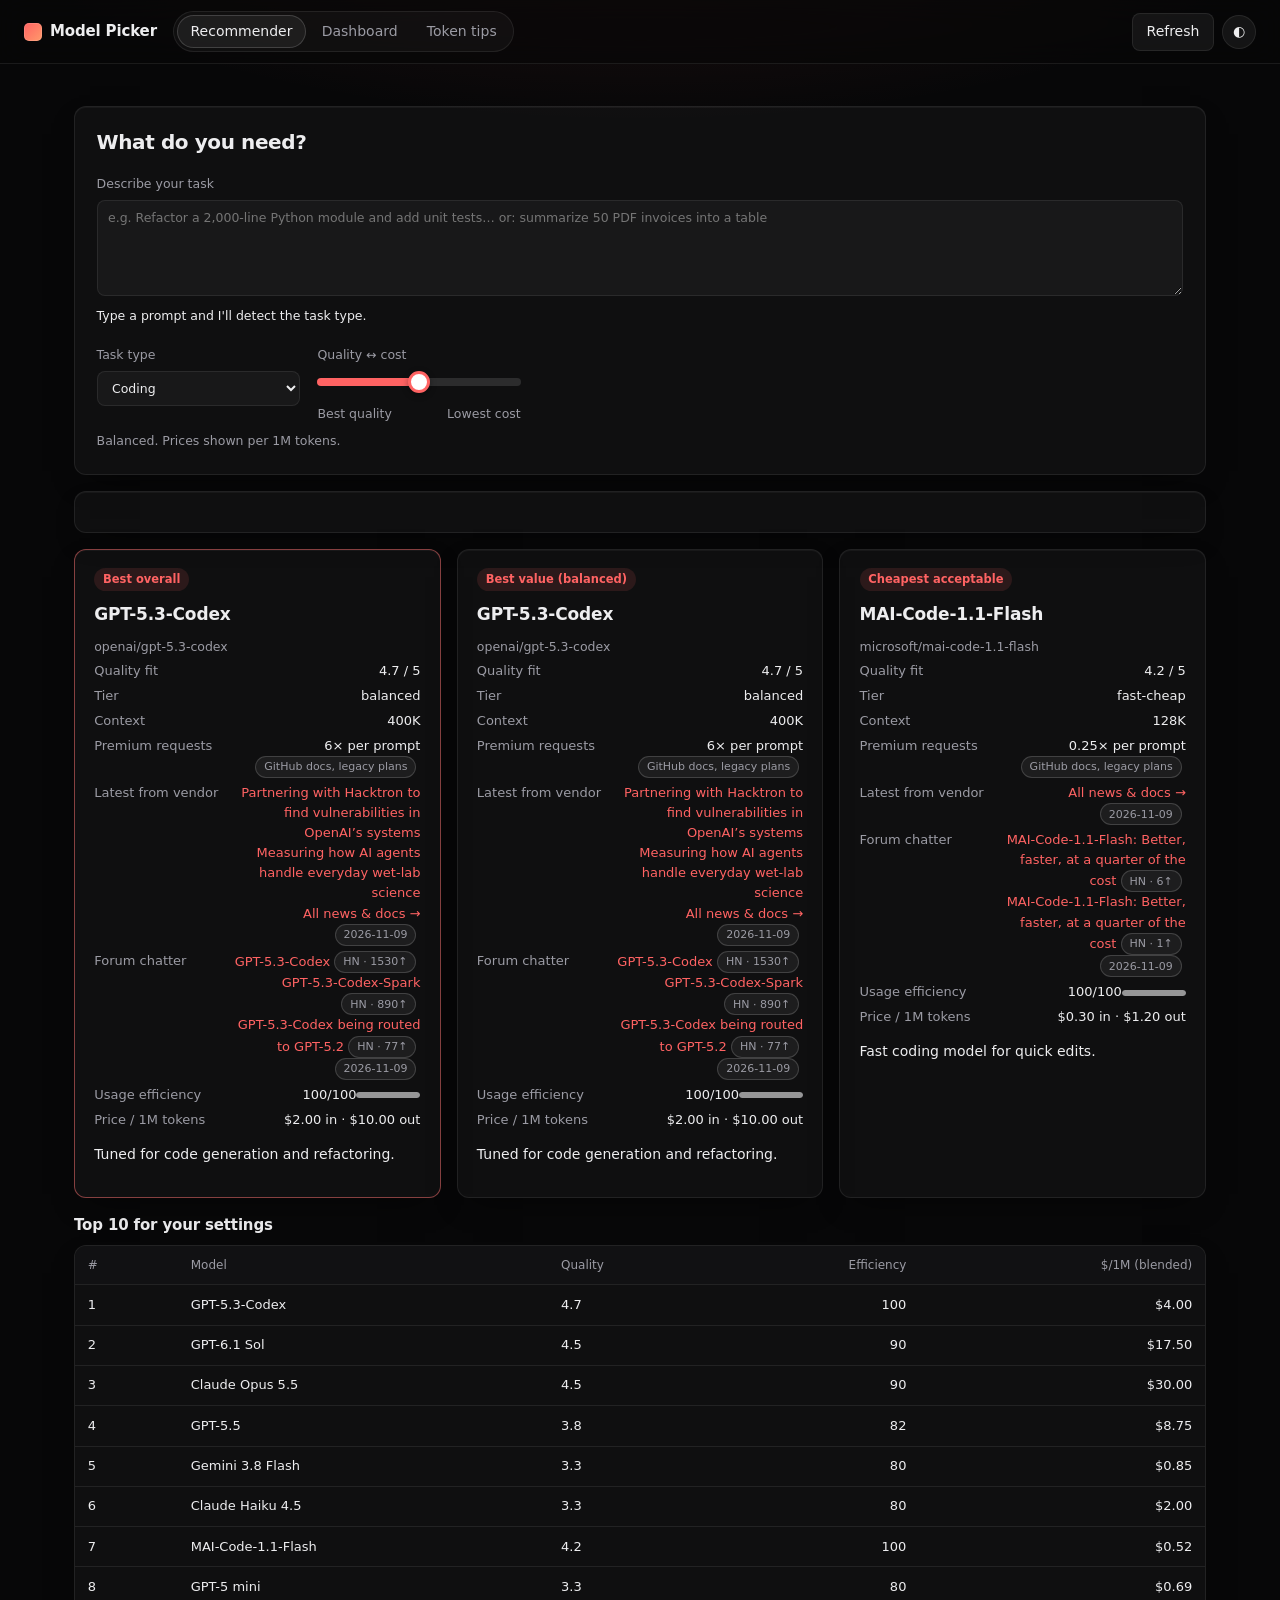
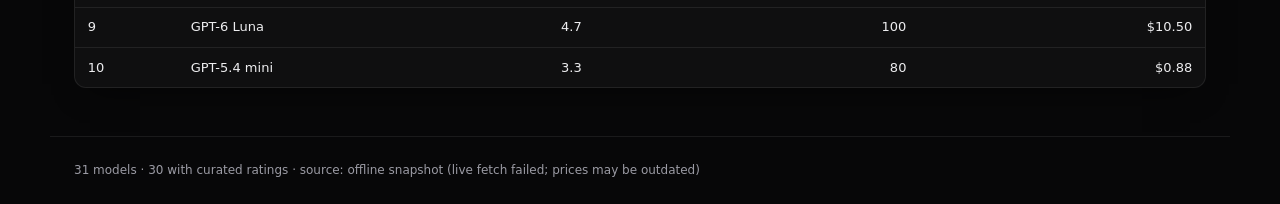
==== commit 101b7c13: "Weekly data update" ====
--- a/model-picker.html
+++ b/model-picker.html
@@ -234,7 +234,7 @@
 </section>
 </main>
 <footer id="footer"></footer>
-<script>window.__EMBED={"models-curated.json": {"_note": "Edit freely. Ratings 1-5 (0 = no capability). Key = OpenRouter model id. tier: flagship|balanced|fast-cheap.", "models": {"anthropic/claude-opus-4.1": {"tier": "flagship", "ratings": {"coding": 5, "reasoning": 5, "writing": 5, "extraction": 4, "vision": 4, "speed": 2}, "notes": "Top-tier quality for hard coding/agentic work; slow and pricey."}, "anthropic/claude-sonnet-4": {"tier": "balanced", "ratings": {"coding": 5, "reasoning": 4, "writing": 5, "extraction": 4, "vision": 4, "speed": 3}, "notes": "Excellent coding/writing default."}, "anthropic/claude-3.5-haiku": {"tier": "fast-cheap", "ratings": {"coding": 3, "reasoning": 3, "writing": 4, "extraction": 4, "vision": 0, "speed": 5}, "notes": "Quick, inexpensive text tasks."}, "openai/gpt-4o": {"tier": "balanced", "ratings": {"coding": 4, "reasoning": 4, "writing": 4, "extraction": 4, "vision": 4, "speed": 4}, "notes": "Solid all-rounder."}, "openai/gpt-4o-mini": {"tier": "fast-cheap", "ratings": {"coding": 3, "reasoning": 3, "writing": 3, "extraction": 4, "vision": 3, "speed": 5}, "notes": "Cheap extraction and chat."}, "openai/gpt-4.1": {"tier": "balanced", "ratings": {"coding": 5, "reasoning": 4, "writing": 4, "extraction": 5, "vision": 4, "speed": 4}, "notes": "Strong coding and instruction following; 1M context."}, "openai/gpt-4.1-mini": {"tier": "fast-cheap", "ratings": {"coding": 4, "reasoning": 3, "writing": 4, "extraction": 4, "vision": 4, "speed": 5}, "notes": "Great value; long context."}, "openai/o3": {"tier": "flagship", "ratings": {"coding": 5, "reasoning": 5, "writing": 3, "extraction": 4, "vision": 4, "speed": 2}, "notes": "Deep reasoning; uses hidden reasoning tokens."}, "openai/o4-mini": {"tier": "balanced", "ratings": {"coding": 4, "reasoning": 5, "writing": 3, "extraction": 4, "vision": 4, "speed": 3}, "notes": "Cheap reasoning; reasoning tokens add output cost."}, "google/gemini-2.5-pro": {"tier": "flagship", "ratings": {"coding": 5, "reasoning": 5, "writing": 4, "extraction": 5, "vision": 5, "speed": 3}, "notes": "Best for huge documents and multimodal input."}, "google/gemini-2.5-flash": {"tier": "fast-cheap", "ratings": {"coding": 4, "reasoning": 4, "writing": 4, "extraction": 5, "vision": 4, "speed": 5}, "notes": "Fast, cheap, 1M context."}, "meta-llama/llama-3.3-70b-instruct": {"tier": "fast-cheap", "ratings": {"coding": 3, "reasoning": 3, "writing": 3, "extraction": 3, "vision": 0, "speed": 4}, "notes": "Open weights, very cheap."}, "deepseek/deepseek-chat": {"tier": "fast-cheap", "ratings": {"coding": 4, "reasoning": 4, "writing": 3, "extraction": 3, "vision": 0, "speed": 3}, "notes": "Strong value for coding."}, "deepseek/deepseek-r1": {"tier": "balanced", "ratings": {"coding": 4, "reasoning": 5, "writing": 3, "extraction": 3, "vision": 0, "speed": 2}, "notes": "Cheap reasoning; verbose output."}, "mistralai/mistral-large": {"tier": "balanced", "ratings": {"coding": 3, "reasoning": 4, "writing": 4, "extraction": 3, "vision": 0, "speed": 3}, "notes": "Good multilingual writing."}, "mistralai/mistral-small-3.2-24b-instruct": {"tier": "fast-cheap", "ratings": {"coding": 3, "reasoning": 2, "writing": 3, "extraction": 3, "vision": 2, "speed": 5}, "notes": "Very cheap small model."}, "qwen/qwen-2.5-72b-instruct": {"tier": "fast-cheap", "ratings": {"coding": 4, "reasoning": 3, "writing": 3, "extraction": 3, "vision": 0, "speed": 4}, "notes": "Capable open model; short context."}, "x-ai/grok-4": {"tier": "flagship", "ratings": {"coding": 4, "reasoning": 5, "writing": 4, "extraction": 4, "vision": 3, "speed": 2}, "notes": "Strong reasoning."}, "anthropic/claude-opus-4.5": {"tier": "flagship", "ratings": {"coding": 5, "reasoning": 5, "writing": 5, "extraction": 4, "vision": 4, "speed": 2}, "notes": "Top-tier quality for hard coding/agentic work; slow and pricey."}, "anthropic/claude-sonnet-4.5": {"tier": "balanced", "ratings": {"coding": 5, "reasoning": 4, "writing": 5, "extraction": 4, "vision": 4, "speed": 3}, "notes": "Excellent coding/writing default."}, "anthropic/claude-haiku-4.5": {"tier": "fast-cheap", "ratings": {"coding": 3, "reasoning": 3, "writing": 4, "extraction": 4, "vision": 0, "speed": 5}, "notes": "Quick, inexpensive text tasks."}}}, "models-snapshot.json": {"_note": "Offline fallback in OpenRouter /api/v1/models shape. Prices are approximate and may be stale; Refresh pulls live data.", "data": [{"id": "anthropic/claude-opus-4.1", "name": "Claude Opus 4.1", "context_length": 200000, "pricing": {"prompt": "1.5e-05", "completion": "7.5e-05"}, "architecture": {"input_modalities": ["text", "image"]}}, {"id": "anthropic/claude-sonnet-4", "name": "Claude Sonnet 4", "context_length": 200000, "pricing": {"prompt": "3e-06", "completion": "1.5e-05"}, "architecture": {"input_modalities": ["text", "image"]}}, {"id": "anthropic/claude-3.5-haiku", "name": "Claude 3.5 Haiku", "context_length": 200000, "pricing": {"prompt": "8.000000000000001e-07", "completion": "4e-06"}, "architecture": {"input_modalities": ["text"]}}, {"id": "openai/gpt-4o", "name": "GPT-4o", "context_length": 128000, "pricing": {"prompt": "2.5e-06", "completion": "1e-05"}, "architecture": {"input_modalities": ["text", "image"]}}, {"id": "openai/gpt-4o-mini", "name": "GPT-4o mini", "context_length": 128000, "pricing": {"prompt": "1.5e-07", "completion": "6e-07"}, "architecture": {"input_modalities": ["text", "image"]}}, {"id": "openai/gpt-4.1", "name": "GPT-4.1", "context_length": 1047576, "pricing": {"prompt": "2e-06", "completion": "8e-06"}, "architecture": {"input_modalities": ["text", "image"]}}, {"id": "openai/gpt-4.1-mini", "name": "GPT-4.1 mini", "context_length": 1047576, "pricing": {"prompt": "4.0000000000000003e-07", "completion": "1.6000000000000001e-06"}, "architecture": {"input_modalities": ["text", "image"]}}, {"id": "openai/o3", "name": "o3", "context_length": 200000, "pricing": {"prompt": "2e-06", "completion": "8e-06"}, "architecture": {"input_modalities": ["text", "image"]}}, {"id": "openai/o4-mini", "name": "o4-mini", "context_length": 200000, "pricing": {"prompt": "1.1e-06", "completion": "4.4e-06"}, "architecture": {"input_modalities": ["text", "image"]}}, {"id": "google/gemini-2.5-pro", "name": "Gemini 2.5 Pro", "context_length": 1048576, "pricing": {"prompt": "1.25e-06", "completion": "1e-05"}, "architecture": {"input_modalities": ["text", "image"]}}, {"id": "google/gemini-2.5-flash", "name": "Gemini 2.5 Flash", "context_length": 1048576, "pricing": {"prompt": "3e-07", "completion": "2.5e-06"}, "architecture": {"input_modalities": ["text", "image"]}}, {"id": "meta-llama/llama-3.3-70b-instruct", "name": "Llama 3.3 70B Instruct", "context_length": 131072, "pricing": {"prompt": "1.2e-07", "completion": "3e-07"}, "architecture": {"input_modalities": ["text"]}}, {"id": "deepseek/deepseek-chat", "name": "DeepSeek V3", "context_length": 163840, "pricing": {"prompt": "2.7e-07", "completion": "1.1e-06"}, "architecture": {"input_modalities": ["text"]}}, {"id": "deepseek/deepseek-r1", "name": "DeepSeek R1", "context_length": 163840, "pricing": {"prompt": "5.5e-07", "completion": "2.2e-06"}, "architecture": {"input_modalities": ["text"]}}, {"id": "mistralai/mistral-large", "name": "Mistral Large", "context_length": 128000, "pricing": {"prompt": "2e-06", "completion": "6e-06"}, "architecture": {"input_modalities": ["text"]}}, {"id": "mistralai/mistral-small-3.2-24b-instruct", "name": "Mistral Small 3.2 24B", "context_length": 131072, "pricing": {"prompt": "5.0000000000000004e-08", "completion": "1.0000000000000001e-07"}, "architecture": {"input_modalities": ["text", "image"]}}, {"id": "qwen/qwen-2.5-72b-instruct", "name": "Qwen 2.5 72B Instruct", "context_length": 32768, "pricing": {"prompt": "1.2e-07", "completion": "3.9e-07"}, "architecture": {"input_modalities": ["text"]}}, {"id": "x-ai/grok-4", "name": "Grok 4", "context_length": 256000, "pricing": {"prompt": "3e-06", "completion": "1.5e-05"}, "architecture": {"input_modalities": ["text", "image"]}}, {"id": "some-lab/unrated-demo-model", "name": "Unrated Demo Model", "context_length": 32000, "pricing": {"prompt": "5e-07", "completion": "1.5e-06"}, "architecture": {"input_modalities": ["text"]}}]}, "github-models.json": {"_note": "Models available in GitHub Copilot. Ratings, context and prices are ESTIMATES (Copilot bills by premium requests, not tokens).", "data": [{"id": "anthropic/claude-opus-5.5", "name": "Claude Opus 5.5", "context_length": 400000, "pricing": {"prompt": "1.5e-05", "completion": "7.5e-05"}, "architecture": {"input_modalities": ["text", "image"]}, "_tier": "flagship", "_ratings": {"coding": 5, "reasoning": 5, "writing": 5, "extraction": 4, "vision": 4, "speed": 2}, "_notes": "Top Anthropic model; best for hard agentic/coding work."}, {"id": "anthropic/claude-sonnet-5.5", "name": "Claude Sonnet 5.5", "context_length": 400000, "pricing": {"prompt": "3e-06", "completion": "1.5e-05"}, "architecture": {"input_modalities": ["text", "image"]}, "_tier": "balanced", "_ratings": {"coding": 5, "reasoning": 4, "writing": 5, "extraction": 4, "vision": 4, "speed": 3}, "_notes": "Strong all-rounder for coding and writing."}, {"id": "anthropic/claude-haiku-4.5", "name": "Claude Haiku 4.5", "context_length": 200000, "pricing": {"prompt": "1e-06", "completion": "5e-06"}, "architecture": {"input_modalities": ["text", "image"]}, "_tier": "fast-cheap", "_ratings": {"coding": 3, "reasoning": 3, "writing": 4, "extraction": 4, "vision": 3, "speed": 5}, "_notes": "Fast, cheap; good for extraction and chat.", "_multiplier": 0.33}, {"id": "openai/gpt-6.1-sol", "name": "GPT-6.1 Sol", "context_length": 400000, "pricing": {"prompt": "1e-05", "completion": "4e-05"}, "architecture": {"input_modalities": ["text", "image"]}, "_tier": "flagship", "_ratings": {"coding": 5, "reasoning": 5, "writing": 4, "extraction": 4, "vision": 4, "speed": 2}, "_notes": "Newest OpenAI flagship; deep reasoning."}, {"id": "openai/gpt-6-luna", "name": "GPT-6 Luna", "context_length": 400000, "pricing": {"prompt": "6e-06", "completion": "2.4e-05"}, "architecture": {"input_modalities": ["text", "image"]}, "_tier": "flagship", "_ratings": {"coding": 5, "reasoning": 5, "writing": 4, "extraction": 4, "vision": 4, "speed": 3}, "_notes": "Strong general-purpose OpenAI model."}, {"id": "openai/gpt-5.6-terra", "name": "GPT-5.6 Terra", "context_length": 400000, "pricing": {"prompt": "5e-06", "completion": "2e-05"}, "architecture": {"input_modalities": ["text", "image"]}, "_tier": "balanced", "_ratings": {"coding": 4, "reasoning": 4, "writing": 4, "extraction": 4, "vision": 4, "speed": 3}, "_notes": "Balanced quality and cost."}, {"id": "openai/gpt-5.5", "name": "GPT-5.5", "context_length": 400000, "pricing": {"prompt": "5e-06", "completion": "2e-05"}, "architecture": {"input_modalities": ["text", "image"]}, "_tier": "balanced", "_ratings": {"coding": 4, "reasoning": 4, "writing": 4, "extraction": 4, "vision": 4, "speed": 3}, "_notes": "Solid all-rounder.", "_multiplier": 57}, {"id": "openai/gpt-5.4-mini", "name": "GPT-5.4 mini", "context_length": 400000, "pricing": {"prompt": "5e-07", "completion": "2e-06"}, "architecture": {"input_modalities": ["text", "image"]}, "_tier": "fast-cheap", "_ratings": {"coding": 3, "reasoning": 3, "writing": 3, "extraction": 4, "vision": 3, "speed": 5}, "_notes": "Cheap and quick for simple tasks.", "_multiplier": 6}, {"id": "openai/gpt-5-mini", "name": "GPT-5 mini", "context_length": 400000, "pricing": {"prompt": "2.5e-07", "completion": "2e-06"}, "architecture": {"input_modalities": ["text", "image"]}, "_tier": "fast-cheap", "_ratings": {"coding": 3, "reasoning": 3, "writing": 3, "extraction": 3, "vision": 3, "speed": 5}, "_notes": "Very cheap, light reasoning.", "_multiplier": 0.33}, {"id": "openai/gpt-5.3-codex", "name": "GPT-5.3-Codex", "context_length": 400000, "pricing": {"prompt": "2e-06", "completion": "1e-05"}, "architecture": {"input_modalities": ["text"]}, "_tier": "balanced", "_ratings": {"coding": 5, "reasoning": 4, "writing": 2, "extraction": 3, "vision": 0, "speed": 3}, "_notes": "Tuned for code generation and refactoring.", "_multiplier": 6}, {"id": "microsoft/mai-code-1.1-flash", "name": "MAI-Code-1.1-Flash", "context_length": 128000, "pricing": {"prompt": "3e-07", "completion": "1.2e-06"}, "architecture": {"input_modalities": ["text"]}, "_tier": "fast-cheap", "_ratings": {"coding": 4, "reasoning": 3, "writing": 2, "extraction": 3, "vision": 0, "speed": 5}, "_notes": "Fast coding model for quick edits.", "_multiplier": 0.25}, {"id": "google/gemini-3.8-flash", "name": "Gemini 3.8 Flash", "context_length": 1000000, "pricing": {"prompt": "3e-07", "completion": "2.5e-06"}, "architecture": {"input_modalities": ["text", "image"]}, "_tier": "fast-cheap", "_ratings": {"coding": 3, "reasoning": 3, "writing": 3, "extraction": 4, "vision": 4, "speed": 5}, "_notes": "Fast, huge context; great for summarizing long inputs."}]}, "reddit-signals.json": {"fetched": null, "models": {}}, "vendor-releases.json": {"fetched": "2026-11-02", "vendors": {"anthropic": {"url": "https://www.anthropic.com/news", "items": [{"title": "Announcements", "url": "https://www.anthropic.com/news/announcements", "date": ""}, {"title": "Public benefit fund", "url": "https://www.anthropic.com/news/public-benefit-fund", "date": ""}, {"title": "S1 sec", "url": "https://www.anthropic.com/news/s1-sec", "date": ""}]}, "openai": {"url": "https://openai.com/news/", "items": [{"title": "Making it easier for websites to express AI training preferences", "url": "https://openai.com/index/helping-websites-express-ai-training-preferences", "date": "Fri, 30 Oct 2026"}, {"title": "Community safety report and new protections for teens", "url": "https://openai.com/index/community-safety-report-and-new-protections-for-teens", "date": "Fri, 30 Oct 2026"}, {"title": "Fair use benefits everyone", "url": "https://openai.com/index/fair-use-benefits-everyone", "date": "Fri, 30 Oct 2026"}]}, "google": {"url": "https://blog.google/technology/ai/", "items": [{"title": "Our newest AI Quest: Mapping the human brain", "url": "https://blog.google/products-and-platforms/products/education/ai-quests-polar-peaks/", "date": "Mon, 26 Oct 2026"}, {"title": "Southeast Asia\u2019s digital economy to hit $368 billion", "url": "https://blog.google/company-news/inside-google/around-the-globe/google-asia/e-conomy-sea-report-2026/", "date": "Wed, 21 Oct 2026"}, {"title": "Gemini 4 Argon: Built to solve your hardest problems", "url": "https://blog.google/innovation-and-ai/models-and-research/gemini-models/introducing-gemini-4-argon/", "date": "Tue, 13 Oct 2026"}]}, "microsoft": {"url": "https://azure.microsoft.com/en-us/blog/", "items": []}}}, "forum-signals.json": {"fetched": "2026-11-02", "models": {"anthropic/claude-opus-5.5": {"mentions": 10, "threads": [{"title": "Claude Opus 5.5", "url": "https://news.ycombinator.com/item?id=49803892", "src": "HN", "score": 1806}, {"title": "Claude Opus 5.5 Intelligence, Performance and Price Analysis (Max)", "url": "https://news.ycombinator.com/item?id=49804316", "src": "HN", "score": 333}, {"title": "Claude Opus 5.5", "url": "https://news.ycombinator.com/item?id=49803863", "src": "HN", "score": 273}]}, "anthropic/claude-sonnet-5.5": {"mentions": 3, "threads": [{"title": "Claude Sonnet 5.5 for code review: More catches than Sonnet 5, in half the time", "url": "https://news.ycombinator.com/item?id=49896246", "src": "HN", "score": 4}, {"title": "Claude Sonnet 5.5 (Max Effort) Intelligence, Performance and Price Analysis", "url": "https://news.ycombinator.com/item?id=49882688", "src": "HN", "score": 4}, {"title": "Elevated errors for Claude Sonnet 5.5", "url": "https://news.ycombinator.com/item?id=50228908", "src": "HN", "score": 1}]}, "anthropic/claude-haiku-4.5": {"mentions": 9, "threads": [{"title": "Claude Haiku 4.5", "url": "https://news.ycombinator.com/item?id=45595403", "src": "HN", "score": 730}, {"title": "Claude Haiku 4.5 System Card [pdf]", "url": "https://news.ycombinator.com/item?id=45596168", "src": "HN", "score": 51}, {"title": "Show HN: TTFT benchmark: LLM Gateway vs. OpenRouter (Claude-haiku-4.5, 150 runs)", "url": "https://news.ycombinator.com/item?id=49012741", "src": "HN", "score": 3}]}, "openai/gpt-6.1-sol": {"mentions": 11, "threads": [{"title": "GPT 6.1 Sol: Near-Astra intelligence for a fifth of the price", "url": "https://news.ycombinator.com/item?id=49896586", "src": "HN", "score": 1067}, {"title": "GPT-6.1 Sol replaces GPT-6 Sol after just 7 days, with near-Astra intelligence", "url": "https://news.ycombinator.com/item?id=49906669", "src": "HN", "score": 80}, {"title": "GPT-6.1 Sol (Max): Intelligence, Performance and Price Analysis", "url": "https://news.ycombinator.com/item?id=49898379", "src": "HN", "score": 4}]}, "openai/gpt-6-luna": {"mentions": 4, "threads": [{"title": "GPT-6 Sol is like GPT-5.6 Terra, GPT-6 Luna is like GPT-5.6 Asteroid", "url": "https://news.ycombinator.com/item?id=49835237", "src": "HN", "score": 18}, {"title": "Claude Opus 5.5, GPT-6 Sol, GPT-6 Luna, and a new price war", "url": "https://news.ycombinator.com/item?id=49812887", "src": "HN", "score": 3}, {"title": "GPT-6 Luna (Max) Intelligence, Performance and Price Analysis", "url": "https://news.ycombinator.com/item?id=49806285", "src": "HN", "score": 2}]}, "openai/gpt-5.6-terra": {"mentions": 3, "threads": [{"title": "GPT-6 Sol is like GPT-5.6 Terra, GPT-6 Luna is like GPT-5.6 Asteroid", "url": "https://news.ycombinator.com/item?id=49835237", "src": "HN", "score": 18}, {"title": "GPT-5.6-terra used 48.5% more context than Mimo-2.5-pro", "url": "https://news.ycombinator.com/item?id=48919754", "src": "HN", "score": 3}, {"title": "Free GPT 5.6 Terra and Luna (2.5M/day) & 250k Sol \u2013 free experiments", "url": "https://news.ycombinator.com/item?id=48975696", "src": "HN", "score": 2}]}, "openai/gpt-5.5": {"mentions": 10, "threads": [{"title": "GPT-5.5", "url": "https://news.ycombinator.com/item?id=47879092", "src": "HN", "score": 1580}, {"title": "GPT-5.5 hallucinates 3x more than MIT-licensed GLM-5.2", "url": "https://news.ycombinator.com/item?id=48600167", "src": "HN", "score": 585}, {"title": "DeepSeek V4 Pro beats GPT-5.5 Pro on precision", "url": "https://news.ycombinator.com/item?id=48440448", "src": "HN", "score": 397}]}, "openai/gpt-5.4-mini": {"mentions": 4, "threads": [{"title": "GPT\u20115.4 Mini and Nano", "url": "https://news.ycombinator.com/item?id=47415441", "src": "HN", "score": 248}, {"title": "Hands-on comparison of Jev with Haiku 4.5, GPT-5.4-mini, and Gemini 3.5 Flash", "url": "https://news.ycombinator.com/item?id=49982760", "src": "HN", "score": 3}, {"title": "Show HN: Classer \u2013 high-performance classification API (beats GPT-5.4-mini)", "url": "https://news.ycombinator.com/item?id=48489816", "src": "HN", "score": 2}]}, "openai/gpt-5-mini": {"mentions": 6, "threads": [{"title": "Tau\u00b2 benchmark: How a prompt rewrite boosted GPT-5-mini by 22%", "url": "https://news.ycombinator.com/item?id=45275354", "src": "HN", "score": 197}, {"title": "Show HN: I built a vibe agent builder with deployment (GPT-5-mini powered)", "url": "https://news.ycombinator.com/item?id=44876340", "src": "HN", "score": 3}, {"title": "Claude Haiku 4.5 vs. GLM-4.6 vs. GPT-5 Mini: Job Queue System Benchmark", "url": "https://news.ycombinator.com/item?id=45741464", "src": "HN", "score": 2}]}, "openai/gpt-5.3-codex": {"mentions": 10, "threads": [{"title": "GPT-5.3-Codex", "url": "https://news.ycombinator.com/item?id=46902638", "src": "HN", "score": 1530}, {"title": "GPT\u20115.3\u2011Codex\u2011Spark", "url": "https://news.ycombinator.com/item?id=46992553", "src": "HN", "score": 890}, {"title": "GPT-5.3-Codex being routed to GPT-5.2", "url": "https://news.ycombinator.com/item?id=46968891", "src": "HN", "score": 77}]}, "microsoft/mai-code-1.1-flash": {"mentions": 2, "threads": [{"title": "MAI-Code-1.1-Flash: Better, faster, at a quarter of the cost", "url": "https://news.ycombinator.com/item?id=49263442", "src": "HN", "score": 6}, {"title": "MAI-Code-1.1-Flash: Better, faster, at a quarter of the cost", "url": "https://news.ycombinator.com/item?id=50000104", "src": "HN", "score": 1}]}, "google/gemini-3.8-flash": {"mentions": 10, "threads": [{"title": "Gemini 3.8 Flash and 3.8 Flash Cyber", "url": "https://news.ycombinator.com/item?id=49537553", "src": "HN", "score": 1160}, {"title": "Gemini 3.8 Flash and 3.8 Flash Cyber", "url": "https://news.ycombinator.com/item?id=49538007", "src": "HN", "score": 76}, {"title": "Kimi K3 and GLM-5.3 are better than Gemini 3.8 Flash", "url": "https://news.ycombinator.com/item?id=49539315", "src": "HN", "score": 11}]}}}};</script>
+<script>window.__EMBED={"models-curated.json": {"_note": "Edit freely. Ratings 1-5 (0 = no capability). Key = OpenRouter model id. tier: flagship|balanced|fast-cheap.", "models": {"anthropic/claude-opus-4.1": {"tier": "flagship", "ratings": {"coding": 5, "reasoning": 5, "writing": 5, "extraction": 4, "vision": 4, "speed": 2}, "notes": "Top-tier quality for hard coding/agentic work; slow and pricey."}, "anthropic/claude-sonnet-4": {"tier": "balanced", "ratings": {"coding": 5, "reasoning": 4, "writing": 5, "extraction": 4, "vision": 4, "speed": 3}, "notes": "Excellent coding/writing default."}, "anthropic/claude-3.5-haiku": {"tier": "fast-cheap", "ratings": {"coding": 3, "reasoning": 3, "writing": 4, "extraction": 4, "vision": 0, "speed": 5}, "notes": "Quick, inexpensive text tasks."}, "openai/gpt-4o": {"tier": "balanced", "ratings": {"coding": 4, "reasoning": 4, "writing": 4, "extraction": 4, "vision": 4, "speed": 4}, "notes": "Solid all-rounder."}, "openai/gpt-4o-mini": {"tier": "fast-cheap", "ratings": {"coding": 3, "reasoning": 3, "writing": 3, "extraction": 4, "vision": 3, "speed": 5}, "notes": "Cheap extraction and chat."}, "openai/gpt-4.1": {"tier": "balanced", "ratings": {"coding": 5, "reasoning": 4, "writing": 4, "extraction": 5, "vision": 4, "speed": 4}, "notes": "Strong coding and instruction following; 1M context."}, "openai/gpt-4.1-mini": {"tier": "fast-cheap", "ratings": {"coding": 4, "reasoning": 3, "writing": 4, "extraction": 4, "vision": 4, "speed": 5}, "notes": "Great value; long context."}, "openai/o3": {"tier": "flagship", "ratings": {"coding": 5, "reasoning": 5, "writing": 3, "extraction": 4, "vision": 4, "speed": 2}, "notes": "Deep reasoning; uses hidden reasoning tokens."}, "openai/o4-mini": {"tier": "balanced", "ratings": {"coding": 4, "reasoning": 5, "writing": 3, "extraction": 4, "vision": 4, "speed": 3}, "notes": "Cheap reasoning; reasoning tokens add output cost."}, "google/gemini-2.5-pro": {"tier": "flagship", "ratings": {"coding": 5, "reasoning": 5, "writing": 4, "extraction": 5, "vision": 5, "speed": 3}, "notes": "Best for huge documents and multimodal input."}, "google/gemini-2.5-flash": {"tier": "fast-cheap", "ratings": {"coding": 4, "reasoning": 4, "writing": 4, "extraction": 5, "vision": 4, "speed": 5}, "notes": "Fast, cheap, 1M context."}, "meta-llama/llama-3.3-70b-instruct": {"tier": "fast-cheap", "ratings": {"coding": 3, "reasoning": 3, "writing": 3, "extraction": 3, "vision": 0, "speed": 4}, "notes": "Open weights, very cheap."}, "deepseek/deepseek-chat": {"tier": "fast-cheap", "ratings": {"coding": 4, "reasoning": 4, "writing": 3, "extraction": 3, "vision": 0, "speed": 3}, "notes": "Strong value for coding."}, "deepseek/deepseek-r1": {"tier": "balanced", "ratings": {"coding": 4, "reasoning": 5, "writing": 3, "extraction": 3, "vision": 0, "speed": 2}, "notes": "Cheap reasoning; verbose output."}, "mistralai/mistral-large": {"tier": "balanced", "ratings": {"coding": 3, "reasoning": 4, "writing": 4, "extraction": 3, "vision": 0, "speed": 3}, "notes": "Good multilingual writing."}, "mistralai/mistral-small-3.2-24b-instruct": {"tier": "fast-cheap", "ratings": {"coding": 3, "reasoning": 2, "writing": 3, "extraction": 3, "vision": 2, "speed": 5}, "notes": "Very cheap small model."}, "qwen/qwen-2.5-72b-instruct": {"tier": "fast-cheap", "ratings": {"coding": 4, "reasoning": 3, "writing": 3, "extraction": 3, "vision": 0, "speed": 4}, "notes": "Capable open model; short context."}, "x-ai/grok-4": {"tier": "flagship", "ratings": {"coding": 4, "reasoning": 5, "writing": 4, "extraction": 4, "vision": 3, "speed": 2}, "notes": "Strong reasoning."}, "anthropic/claude-opus-4.5": {"tier": "flagship", "ratings": {"coding": 5, "reasoning": 5, "writing": 5, "extraction": 4, "vision": 4, "speed": 2}, "notes": "Top-tier quality for hard coding/agentic work; slow and pricey."}, "anthropic/claude-sonnet-4.5": {"tier": "balanced", "ratings": {"coding": 5, "reasoning": 4, "writing": 5, "extraction": 4, "vision": 4, "speed": 3}, "notes": "Excellent coding/writing default."}, "anthropic/claude-haiku-4.5": {"tier": "fast-cheap", "ratings": {"coding": 3, "reasoning": 3, "writing": 4, "extraction": 4, "vision": 0, "speed": 5}, "notes": "Quick, inexpensive text tasks."}}}, "models-snapshot.json": {"_note": "Offline fallback in OpenRouter /api/v1/models shape. Prices are approximate and may be stale; Refresh pulls live data.", "data": [{"id": "anthropic/claude-opus-4.1", "name": "Claude Opus 4.1", "context_length": 200000, "pricing": {"prompt": "1.5e-05", "completion": "7.5e-05"}, "architecture": {"input_modalities": ["text", "image"]}}, {"id": "anthropic/claude-sonnet-4", "name": "Claude Sonnet 4", "context_length": 200000, "pricing": {"prompt": "3e-06", "completion": "1.5e-05"}, "architecture": {"input_modalities": ["text", "image"]}}, {"id": "anthropic/claude-3.5-haiku", "name": "Claude 3.5 Haiku", "context_length": 200000, "pricing": {"prompt": "8.000000000000001e-07", "completion": "4e-06"}, "architecture": {"input_modalities": ["text"]}}, {"id": "openai/gpt-4o", "name": "GPT-4o", "context_length": 128000, "pricing": {"prompt": "2.5e-06", "completion": "1e-05"}, "architecture": {"input_modalities": ["text", "image"]}}, {"id": "openai/gpt-4o-mini", "name": "GPT-4o mini", "context_length": 128000, "pricing": {"prompt": "1.5e-07", "completion": "6e-07"}, "architecture": {"input_modalities": ["text", "image"]}}, {"id": "openai/gpt-4.1", "name": "GPT-4.1", "context_length": 1047576, "pricing": {"prompt": "2e-06", "completion": "8e-06"}, "architecture": {"input_modalities": ["text", "image"]}}, {"id": "openai/gpt-4.1-mini", "name": "GPT-4.1 mini", "context_length": 1047576, "pricing": {"prompt": "4.0000000000000003e-07", "completion": "1.6000000000000001e-06"}, "architecture": {"input_modalities": ["text", "image"]}}, {"id": "openai/o3", "name": "o3", "context_length": 200000, "pricing": {"prompt": "2e-06", "completion": "8e-06"}, "architecture": {"input_modalities": ["text", "image"]}}, {"id": "openai/o4-mini", "name": "o4-mini", "context_length": 200000, "pricing": {"prompt": "1.1e-06", "completion": "4.4e-06"}, "architecture": {"input_modalities": ["text", "image"]}}, {"id": "google/gemini-2.5-pro", "name": "Gemini 2.5 Pro", "context_length": 1048576, "pricing": {"prompt": "1.25e-06", "completion": "1e-05"}, "architecture": {"input_modalities": ["text", "image"]}}, {"id": "google/gemini-2.5-flash", "name": "Gemini 2.5 Flash", "context_length": 1048576, "pricing": {"prompt": "3e-07", "completion": "2.5e-06"}, "architecture": {"input_modalities": ["text", "image"]}}, {"id": "meta-llama/llama-3.3-70b-instruct", "name": "Llama 3.3 70B Instruct", "context_length": 131072, "pricing": {"prompt": "1.2e-07", "completion": "3e-07"}, "architecture": {"input_modalities": ["text"]}}, {"id": "deepseek/deepseek-chat", "name": "DeepSeek V3", "context_length": 163840, "pricing": {"prompt": "2.7e-07", "completion": "1.1e-06"}, "architecture": {"input_modalities": ["text"]}}, {"id": "deepseek/deepseek-r1", "name": "DeepSeek R1", "context_length": 163840, "pricing": {"prompt": "5.5e-07", "completion": "2.2e-06"}, "architecture": {"input_modalities": ["text"]}}, {"id": "mistralai/mistral-large", "name": "Mistral Large", "context_length": 128000, "pricing": {"prompt": "2e-06", "completion": "6e-06"}, "architecture": {"input_modalities": ["text"]}}, {"id": "mistralai/mistral-small-3.2-24b-instruct", "name": "Mistral Small 3.2 24B", "context_length": 131072, "pricing": {"prompt": "5.0000000000000004e-08", "completion": "1.0000000000000001e-07"}, "architecture": {"input_modalities": ["text", "image"]}}, {"id": "qwen/qwen-2.5-72b-instruct", "name": "Qwen 2.5 72B Instruct", "context_length": 32768, "pricing": {"prompt": "1.2e-07", "completion": "3.9e-07"}, "architecture": {"input_modalities": ["text"]}}, {"id": "x-ai/grok-4", "name": "Grok 4", "context_length": 256000, "pricing": {"prompt": "3e-06", "completion": "1.5e-05"}, "architecture": {"input_modalities": ["text", "image"]}}, {"id": "some-lab/unrated-demo-model", "name": "Unrated Demo Model", "context_length": 32000, "pricing": {"prompt": "5e-07", "completion": "1.5e-06"}, "architecture": {"input_modalities": ["text"]}}]}, "github-models.json": {"_note": "Models available in GitHub Copilot. Ratings, context and prices are ESTIMATES (Copilot bills by premium requests, not tokens).", "data": [{"id": "anthropic/claude-opus-5.5", "name": "Claude Opus 5.5", "context_length": 400000, "pricing": {"prompt": "1.5e-05", "completion": "7.5e-05"}, "architecture": {"input_modalities": ["text", "image"]}, "_tier": "flagship", "_ratings": {"coding": 5, "reasoning": 5, "writing": 5, "extraction": 4, "vision": 4, "speed": 2}, "_notes": "Top Anthropic model; best for hard agentic/coding work."}, {"id": "anthropic/claude-sonnet-5.5", "name": "Claude Sonnet 5.5", "context_length": 400000, "pricing": {"prompt": "3e-06", "completion": "1.5e-05"}, "architecture": {"input_modalities": ["text", "image"]}, "_tier": "balanced", "_ratings": {"coding": 5, "reasoning": 4, "writing": 5, "extraction": 4, "vision": 4, "speed": 3}, "_notes": "Strong all-rounder for coding and writing."}, {"id": "anthropic/claude-haiku-4.5", "name": "Claude Haiku 4.5", "context_length": 200000, "pricing": {"prompt": "1e-06", "completion": "5e-06"}, "architecture": {"input_modalities": ["text", "image"]}, "_tier": "fast-cheap", "_ratings": {"coding": 3, "reasoning": 3, "writing": 4, "extraction": 4, "vision": 3, "speed": 5}, "_notes": "Fast, cheap; good for extraction and chat.", "_multiplier": 0.33}, {"id": "openai/gpt-6.1-sol", "name": "GPT-6.1 Sol", "context_length": 400000, "pricing": {"prompt": "1e-05", "completion": "4e-05"}, "architecture": {"input_modalities": ["text", "image"]}, "_tier": "flagship", "_ratings": {"coding": 5, "reasoning": 5, "writing": 4, "extraction": 4, "vision": 4, "speed": 2}, "_notes": "Newest OpenAI flagship; deep reasoning."}, {"id": "openai/gpt-6-luna", "name": "GPT-6 Luna", "context_length": 400000, "pricing": {"prompt": "6e-06", "completion": "2.4e-05"}, "architecture": {"input_modalities": ["text", "image"]}, "_tier": "flagship", "_ratings": {"coding": 5, "reasoning": 5, "writing": 4, "extraction": 4, "vision": 4, "speed": 3}, "_notes": "Strong general-purpose OpenAI model."}, {"id": "openai/gpt-5.6-terra", "name": "GPT-5.6 Terra", "context_length": 400000, "pricing": {"prompt": "5e-06", "completion": "2e-05"}, "architecture": {"input_modalities": ["text", "image"]}, "_tier": "balanced", "_ratings": {"coding": 4, "reasoning": 4, "writing": 4, "extraction": 4, "vision": 4, "speed": 3}, "_notes": "Balanced quality and cost."}, {"id": "openai/gpt-5.5", "name": "GPT-5.5", "context_length": 400000, "pricing": {"prompt": "5e-06", "completion": "2e-05"}, "architecture": {"input_modalities": ["text", "image"]}, "_tier": "balanced", "_ratings": {"coding": 4, "reasoning": 4, "writing": 4, "extraction": 4, "vision": 4, "speed": 3}, "_notes": "Solid all-rounder.", "_multiplier": 57}, {"id": "openai/gpt-5.4-mini", "name": "GPT-5.4 mini", "context_length": 400000, "pricing": {"prompt": "5e-07", "completion": "2e-06"}, "architecture": {"input_modalities": ["text", "image"]}, "_tier": "fast-cheap", "_ratings": {"coding": 3, "reasoning": 3, "writing": 3, "extraction": 4, "vision": 3, "speed": 5}, "_notes": "Cheap and quick for simple tasks.", "_multiplier": 6}, {"id": "openai/gpt-5-mini", "name": "GPT-5 mini", "context_length": 400000, "pricing": {"prompt": "2.5e-07", "completion": "2e-06"}, "architecture": {"input_modalities": ["text", "image"]}, "_tier": "fast-cheap", "_ratings": {"coding": 3, "reasoning": 3, "writing": 3, "extraction": 3, "vision": 3, "speed": 5}, "_notes": "Very cheap, light reasoning.", "_multiplier": 0.33}, {"id": "openai/gpt-5.3-codex", "name": "GPT-5.3-Codex", "context_length": 400000, "pricing": {"prompt": "2e-06", "completion": "1e-05"}, "architecture": {"input_modalities": ["text"]}, "_tier": "balanced", "_ratings": {"coding": 5, "reasoning": 4, "writing": 2, "extraction": 3, "vision": 0, "speed": 3}, "_notes": "Tuned for code generation and refactoring.", "_multiplier": 6}, {"id": "microsoft/mai-code-1.1-flash", "name": "MAI-Code-1.1-Flash", "context_length": 128000, "pricing": {"prompt": "3e-07", "completion": "1.2e-06"}, "architecture": {"input_modalities": ["text"]}, "_tier": "fast-cheap", "_ratings": {"coding": 4, "reasoning": 3, "writing": 2, "extraction": 3, "vision": 0, "speed": 5}, "_notes": "Fast coding model for quick edits.", "_multiplier": 0.25}, {"id": "google/gemini-3.8-flash", "name": "Gemini 3.8 Flash", "context_length": 1000000, "pricing": {"prompt": "3e-07", "completion": "2.5e-06"}, "architecture": {"input_modalities": ["text", "image"]}, "_tier": "fast-cheap", "_ratings": {"coding": 3, "reasoning": 3, "writing": 3, "extraction": 4, "vision": 4, "speed": 5}, "_notes": "Fast, huge context; great for summarizing long inputs."}]}, "reddit-signals.json": {"fetched": null, "models": {}}, "vendor-releases.json": {"fetched": "2026-11-09", "vendors": {"anthropic": {"url": "https://www.anthropic.com/news", "items": [{"title": "Announcements", "url": "https://www.anthropic.com/news/announcements", "date": ""}, {"title": "Public benefit fund", "url": "https://www.anthropic.com/news/public-benefit-fund", "date": ""}, {"title": "S1 sec", "url": "https://www.anthropic.com/news/s1-sec", "date": ""}]}, "openai": {"url": "https://openai.com/news/", "items": [{"title": "Partnering with Hacktron to find vulnerabilities in OpenAI\u2019s systems", "url": "https://openai.com/index/partnering-with-hacktron", "date": "Fri, 06 Nov 2026"}, {"title": "Measuring how AI agents handle everyday wet-lab science", "url": "https://openai.com/index/measuring-how-ai-agents-handle-wet-lab-science", "date": "Fri, 06 Nov 2026"}, {"title": "Australian universities are creating AI-native graduates", "url": "https://openai.com/index/australian-universities-ai-native-graduates", "date": "Thu, 05 Nov 2026"}]}, "google": {"url": "https://blog.google/technology/ai/", "items": [{"title": "Gemini Omni 1.2 Flash: Fast and cost-effective with longer clips", "url": "https://blog.google/innovation-and-ai/technology/developers-tools/introducing-gemini-omni-1-2-flash/", "date": "Thu, 05 Nov 2026"}, {"title": "The latest AI news we announced in October 2026", "url": "https://blog.google/innovation-and-ai/technology/ai/google-ai-updates-october-2026/", "date": "Mon, 02 Nov 2026"}, {"title": "Our newest AI Quest: Mapping the human brain", "url": "https://blog.google/products-and-platforms/products/education/ai-quests-polar-peaks/", "date": "Mon, 26 Oct 2026"}]}, "microsoft": {"url": "https://azure.microsoft.com/en-us/blog/", "items": []}}}, "forum-signals.json": {"fetched": "2026-11-09", "models": {"anthropic/claude-opus-5.5": {"mentions": 10, "threads": [{"title": "Claude Opus 5.5", "url": "https://news.ycombinator.com/item?id=49803892", "src": "HN", "score": 1806}, {"title": "Claude Opus 5.5 Intelligence, Performance and Price Analysis (Max)", "url": "https://news.ycombinator.com/item?id=49804316", "src": "HN", "score": 333}, {"title": "Claude Opus 5.5", "url": "https://news.ycombinator.com/item?id=49803863", "src": "HN", "score": 273}]}, "anthropic/claude-sonnet-5.5": {"mentions": 3, "threads": [{"title": "Claude Sonnet 5.5 for code review: More catches than Sonnet 5, in half the time", "url": "https://news.ycombinator.com/item?id=49896246", "src": "HN", "score": 4}, {"title": "Claude Sonnet 5.5 (Max Effort) Intelligence, Performance and Price Analysis", "url": "https://news.ycombinator.com/item?id=49882688", "src": "HN", "score": 4}, {"title": "Elevated errors for Claude Sonnet 5.5", "url": "https://news.ycombinator.com/item?id=50228908", "src": "HN", "score": 1}]}, "anthropic/claude-haiku-4.5": {"mentions": 9, "threads": [{"title": "Claude Haiku 4.5", "url": "https://news.ycombinator.com/item?id=45595403", "src": "HN", "score": 730}, {"title": "Claude Haiku 4.5 System Card [pdf]", "url": "https://news.ycombinator.com/item?id=45596168", "src": "HN", "score": 51}, {"title": "Show HN: TTFT benchmark: LLM Gateway vs. OpenRouter (Claude-haiku-4.5, 150 runs)", "url": "https://news.ycombinator.com/item?id=49012741", "src": "HN", "score": 3}]}, "openai/gpt-6.1-sol": {"mentions": 11, "threads": [{"title": "GPT 6.1 Sol: Near-Astra intelligence for a fifth of the price", "url": "https://news.ycombinator.com/item?id=49896586", "src": "HN", "score": 1067}, {"title": "GPT-6.1 Sol replaces GPT-6 Sol after just 7 days, with near-Astra intelligence", "url": "https://news.ycombinator.com/item?id=49906669", "src": "HN", "score": 80}, {"title": "GPT-6 Luna and GPT-6.1 Sol are 90% off the listed price", "url": "https://news.ycombinator.com/item?id=50415103", "src": "HN", "score": 4}]}, "openai/gpt-6-luna": {"mentions": 5, "threads": [{"title": "GPT-6 Sol is like GPT-5.6 Terra, GPT-6 Luna is like GPT-5.6 Asteroid", "url": "https://news.ycombinator.com/item?id=49835237", "src": "HN", "score": 18}, {"title": "GPT-6 Luna and GPT-6.1 Sol are 90% off the listed price", "url": "https://news.ycombinator.com/item?id=50415103", "src": "HN", "score": 4}, {"title": "Claude Opus 5.5, GPT-6 Sol, GPT-6 Luna, and a new price war", "url": "https://news.ycombinator.com/item?id=49812887", "src": "HN", "score": 3}]}, "openai/gpt-5.6-terra": {"mentions": 3, "threads": [{"title": "GPT-6 Sol is like GPT-5.6 Terra, GPT-6 Luna is like GPT-5.6 Asteroid", "url": "https://news.ycombinator.com/item?id=49835237", "src": "HN", "score": 18}, {"title": "GPT-5.6-terra used 48.5% more context than Mimo-2.5-pro", "url": "https://news.ycombinator.com/item?id=48919754", "src": "HN", "score": 3}, {"title": "Free GPT 5.6 Terra and Luna (2.5M/day) & 250k Sol \u2013 free experiments", "url": "https://news.ycombinator.com/item?id=48975696", "src": "HN", "score": 2}]}, "openai/gpt-5.5": {"mentions": 10, "threads": [{"title": "GPT-5.5", "url": "https://news.ycombinator.com/item?id=47879092", "src": "HN", "score": 1580}, {"title": "GPT-5.5 hallucinates 3x more than MIT-licensed GLM-5.2", "url": "https://news.ycombinator.com/item?id=48600167", "src": "HN", "score": 585}, {"title": "DeepSeek V4 Pro beats GPT-5.5 Pro on precision", "url": "https://news.ycombinator.com/item?id=48440448", "src": "HN", "score": 397}]}, "openai/gpt-5.4-mini": {"mentions": 4, "threads": [{"title": "GPT\u20115.4 Mini and Nano", "url": "https://news.ycombinator.com/item?id=47415441", "src": "HN", "score": 248}, {"title": "Hands-on comparison of Jev with Haiku 4.5, GPT-5.4-mini, and Gemini 3.5 Flash", "url": "https://news.ycombinator.com/item?id=49982760", "src": "HN", "score": 3}, {"title": "Show HN: Classer \u2013 high-performance classification API (beats GPT-5.4-mini)", "url": "https://news.ycombinator.com/item?id=48489816", "src": "HN", "score": 2}]}, "openai/gpt-5-mini": {"mentions": 6, "threads": [{"title": "Tau\u00b2 benchmark: How a prompt rewrite boosted GPT-5-mini by 22%", "url": "https://news.ycombinator.com/item?id=45275354", "src": "HN", "score": 197}, {"title": "Show HN: I built a vibe agent builder with deployment (GPT-5-mini powered)", "url": "https://news.ycombinator.com/item?id=44876340", "src": "HN", "score": 3}, {"title": "Claude Haiku 4.5 vs. GLM-4.6 vs. GPT-5 Mini: Job Queue System Benchmark", "url": "https://news.ycombinator.com/item?id=45741464", "src": "HN", "score": 2}]}, "openai/gpt-5.3-codex": {"mentions": 10, "threads": [{"title": "GPT-5.3-Codex", "url": "https://news.ycombinator.com/item?id=46902638", "src": "HN", "score": 1530}, {"title": "GPT\u20115.3\u2011Codex\u2011Spark", "url": "https://news.ycombinator.com/item?id=46992553", "src": "HN", "score": 890}, {"title": "GPT-5.3-Codex being routed to GPT-5.2", "url": "https://news.ycombinator.com/item?id=46968891", "src": "HN", "score": 77}]}, "microsoft/mai-code-1.1-flash": {"mentions": 2, "threads": [{"title": "MAI-Code-1.1-Flash: Better, faster, at a quarter of the cost", "url": "https://news.ycombinator.com/item?id=49263442", "src": "HN", "score": 6}, {"title": "MAI-Code-1.1-Flash: Better, faster, at a quarter of the cost", "url": "https://news.ycombinator.com/item?id=50000104", "src": "HN", "score": 1}]}, "google/gemini-3.8-flash": {"mentions": 10, "threads": [{"title": "Gemini 3.8 Flash and 3.8 Flash Cyber", "url": "https://news.ycombinator.com/item?id=49537553", "src": "HN", "score": 1160}, {"title": "Gemini 3.8 Flash and 3.8 Flash Cyber", "url": "https://news.ycombinator.com/item?id=49538007", "src": "HN", "score": 76}, {"title": "Kimi K3 and GLM-5.3 are better than Gemini 3.8 Flash", "url": "https://news.ycombinator.com/item?id=49539315", "src": "HN", "score": 11}]}}}};</script>
 <script>
 (() => {
 const API = "https://openrouter.ai/api/v1/models";
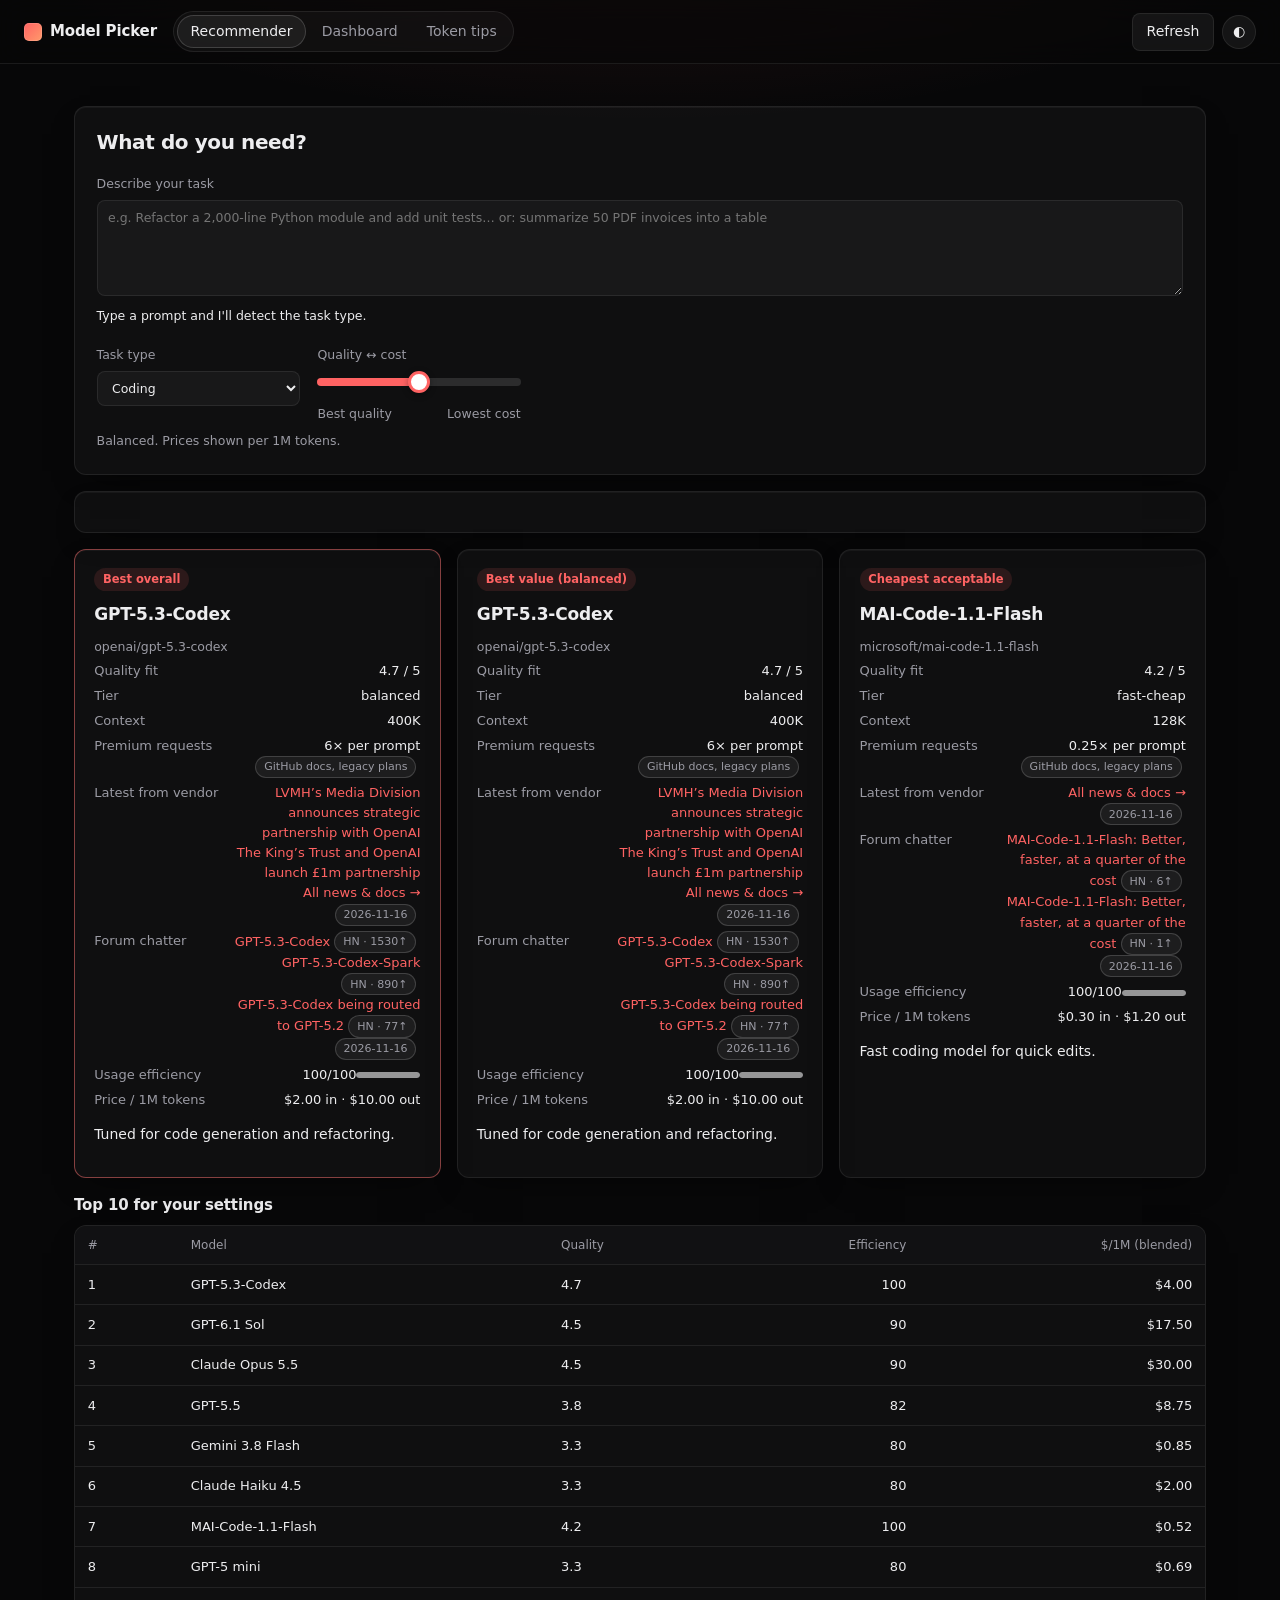
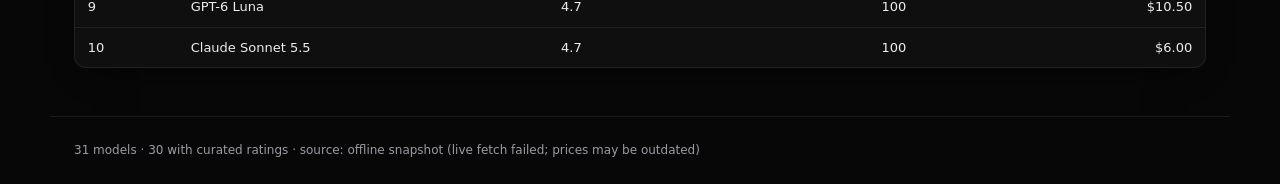
==== commit 23a4e7f2: "Weekly data update" ====
--- a/model-picker.html
+++ b/model-picker.html
@@ -234,7 +234,7 @@
 </section>
 </main>
 <footer id="footer"></footer>
-<script>window.__EMBED={"models-curated.json": {"_note": "Edit freely. Ratings 1-5 (0 = no capability). Key = OpenRouter model id. tier: flagship|balanced|fast-cheap.", "models": {"anthropic/claude-opus-4.1": {"tier": "flagship", "ratings": {"coding": 5, "reasoning": 5, "writing": 5, "extraction": 4, "vision": 4, "speed": 2}, "notes": "Top-tier quality for hard coding/agentic work; slow and pricey."}, "anthropic/claude-sonnet-4": {"tier": "balanced", "ratings": {"coding": 5, "reasoning": 4, "writing": 5, "extraction": 4, "vision": 4, "speed": 3}, "notes": "Excellent coding/writing default."}, "anthropic/claude-3.5-haiku": {"tier": "fast-cheap", "ratings": {"coding": 3, "reasoning": 3, "writing": 4, "extraction": 4, "vision": 0, "speed": 5}, "notes": "Quick, inexpensive text tasks."}, "openai/gpt-4o": {"tier": "balanced", "ratings": {"coding": 4, "reasoning": 4, "writing": 4, "extraction": 4, "vision": 4, "speed": 4}, "notes": "Solid all-rounder."}, "openai/gpt-4o-mini": {"tier": "fast-cheap", "ratings": {"coding": 3, "reasoning": 3, "writing": 3, "extraction": 4, "vision": 3, "speed": 5}, "notes": "Cheap extraction and chat."}, "openai/gpt-4.1": {"tier": "balanced", "ratings": {"coding": 5, "reasoning": 4, "writing": 4, "extraction": 5, "vision": 4, "speed": 4}, "notes": "Strong coding and instruction following; 1M context."}, "openai/gpt-4.1-mini": {"tier": "fast-cheap", "ratings": {"coding": 4, "reasoning": 3, "writing": 4, "extraction": 4, "vision": 4, "speed": 5}, "notes": "Great value; long context."}, "openai/o3": {"tier": "flagship", "ratings": {"coding": 5, "reasoning": 5, "writing": 3, "extraction": 4, "vision": 4, "speed": 2}, "notes": "Deep reasoning; uses hidden reasoning tokens."}, "openai/o4-mini": {"tier": "balanced", "ratings": {"coding": 4, "reasoning": 5, "writing": 3, "extraction": 4, "vision": 4, "speed": 3}, "notes": "Cheap reasoning; reasoning tokens add output cost."}, "google/gemini-2.5-pro": {"tier": "flagship", "ratings": {"coding": 5, "reasoning": 5, "writing": 4, "extraction": 5, "vision": 5, "speed": 3}, "notes": "Best for huge documents and multimodal input."}, "google/gemini-2.5-flash": {"tier": "fast-cheap", "ratings": {"coding": 4, "reasoning": 4, "writing": 4, "extraction": 5, "vision": 4, "speed": 5}, "notes": "Fast, cheap, 1M context."}, "meta-llama/llama-3.3-70b-instruct": {"tier": "fast-cheap", "ratings": {"coding": 3, "reasoning": 3, "writing": 3, "extraction": 3, "vision": 0, "speed": 4}, "notes": "Open weights, very cheap."}, "deepseek/deepseek-chat": {"tier": "fast-cheap", "ratings": {"coding": 4, "reasoning": 4, "writing": 3, "extraction": 3, "vision": 0, "speed": 3}, "notes": "Strong value for coding."}, "deepseek/deepseek-r1": {"tier": "balanced", "ratings": {"coding": 4, "reasoning": 5, "writing": 3, "extraction": 3, "vision": 0, "speed": 2}, "notes": "Cheap reasoning; verbose output."}, "mistralai/mistral-large": {"tier": "balanced", "ratings": {"coding": 3, "reasoning": 4, "writing": 4, "extraction": 3, "vision": 0, "speed": 3}, "notes": "Good multilingual writing."}, "mistralai/mistral-small-3.2-24b-instruct": {"tier": "fast-cheap", "ratings": {"coding": 3, "reasoning": 2, "writing": 3, "extraction": 3, "vision": 2, "speed": 5}, "notes": "Very cheap small model."}, "qwen/qwen-2.5-72b-instruct": {"tier": "fast-cheap", "ratings": {"coding": 4, "reasoning": 3, "writing": 3, "extraction": 3, "vision": 0, "speed": 4}, "notes": "Capable open model; short context."}, "x-ai/grok-4": {"tier": "flagship", "ratings": {"coding": 4, "reasoning": 5, "writing": 4, "extraction": 4, "vision": 3, "speed": 2}, "notes": "Strong reasoning."}, "anthropic/claude-opus-4.5": {"tier": "flagship", "ratings": {"coding": 5, "reasoning": 5, "writing": 5, "extraction": 4, "vision": 4, "speed": 2}, "notes": "Top-tier quality for hard coding/agentic work; slow and pricey."}, "anthropic/claude-sonnet-4.5": {"tier": "balanced", "ratings": {"coding": 5, "reasoning": 4, "writing": 5, "extraction": 4, "vision": 4, "speed": 3}, "notes": "Excellent coding/writing default."}, "anthropic/claude-haiku-4.5": {"tier": "fast-cheap", "ratings": {"coding": 3, "reasoning": 3, "writing": 4, "extraction": 4, "vision": 0, "speed": 5}, "notes": "Quick, inexpensive text tasks."}}}, "models-snapshot.json": {"_note": "Offline fallback in OpenRouter /api/v1/models shape. Prices are approximate and may be stale; Refresh pulls live data.", "data": [{"id": "anthropic/claude-opus-4.1", "name": "Claude Opus 4.1", "context_length": 200000, "pricing": {"prompt": "1.5e-05", "completion": "7.5e-05"}, "architecture": {"input_modalities": ["text", "image"]}}, {"id": "anthropic/claude-sonnet-4", "name": "Claude Sonnet 4", "context_length": 200000, "pricing": {"prompt": "3e-06", "completion": "1.5e-05"}, "architecture": {"input_modalities": ["text", "image"]}}, {"id": "anthropic/claude-3.5-haiku", "name": "Claude 3.5 Haiku", "context_length": 200000, "pricing": {"prompt": "8.000000000000001e-07", "completion": "4e-06"}, "architecture": {"input_modalities": ["text"]}}, {"id": "openai/gpt-4o", "name": "GPT-4o", "context_length": 128000, "pricing": {"prompt": "2.5e-06", "completion": "1e-05"}, "architecture": {"input_modalities": ["text", "image"]}}, {"id": "openai/gpt-4o-mini", "name": "GPT-4o mini", "context_length": 128000, "pricing": {"prompt": "1.5e-07", "completion": "6e-07"}, "architecture": {"input_modalities": ["text", "image"]}}, {"id": "openai/gpt-4.1", "name": "GPT-4.1", "context_length": 1047576, "pricing": {"prompt": "2e-06", "completion": "8e-06"}, "architecture": {"input_modalities": ["text", "image"]}}, {"id": "openai/gpt-4.1-mini", "name": "GPT-4.1 mini", "context_length": 1047576, "pricing": {"prompt": "4.0000000000000003e-07", "completion": "1.6000000000000001e-06"}, "architecture": {"input_modalities": ["text", "image"]}}, {"id": "openai/o3", "name": "o3", "context_length": 200000, "pricing": {"prompt": "2e-06", "completion": "8e-06"}, "architecture": {"input_modalities": ["text", "image"]}}, {"id": "openai/o4-mini", "name": "o4-mini", "context_length": 200000, "pricing": {"prompt": "1.1e-06", "completion": "4.4e-06"}, "architecture": {"input_modalities": ["text", "image"]}}, {"id": "google/gemini-2.5-pro", "name": "Gemini 2.5 Pro", "context_length": 1048576, "pricing": {"prompt": "1.25e-06", "completion": "1e-05"}, "architecture": {"input_modalities": ["text", "image"]}}, {"id": "google/gemini-2.5-flash", "name": "Gemini 2.5 Flash", "context_length": 1048576, "pricing": {"prompt": "3e-07", "completion": "2.5e-06"}, "architecture": {"input_modalities": ["text", "image"]}}, {"id": "meta-llama/llama-3.3-70b-instruct", "name": "Llama 3.3 70B Instruct", "context_length": 131072, "pricing": {"prompt": "1.2e-07", "completion": "3e-07"}, "architecture": {"input_modalities": ["text"]}}, {"id": "deepseek/deepseek-chat", "name": "DeepSeek V3", "context_length": 163840, "pricing": {"prompt": "2.7e-07", "completion": "1.1e-06"}, "architecture": {"input_modalities": ["text"]}}, {"id": "deepseek/deepseek-r1", "name": "DeepSeek R1", "context_length": 163840, "pricing": {"prompt": "5.5e-07", "completion": "2.2e-06"}, "architecture": {"input_modalities": ["text"]}}, {"id": "mistralai/mistral-large", "name": "Mistral Large", "context_length": 128000, "pricing": {"prompt": "2e-06", "completion": "6e-06"}, "architecture": {"input_modalities": ["text"]}}, {"id": "mistralai/mistral-small-3.2-24b-instruct", "name": "Mistral Small 3.2 24B", "context_length": 131072, "pricing": {"prompt": "5.0000000000000004e-08", "completion": "1.0000000000000001e-07"}, "architecture": {"input_modalities": ["text", "image"]}}, {"id": "qwen/qwen-2.5-72b-instruct", "name": "Qwen 2.5 72B Instruct", "context_length": 32768, "pricing": {"prompt": "1.2e-07", "completion": "3.9e-07"}, "architecture": {"input_modalities": ["text"]}}, {"id": "x-ai/grok-4", "name": "Grok 4", "context_length": 256000, "pricing": {"prompt": "3e-06", "completion": "1.5e-05"}, "architecture": {"input_modalities": ["text", "image"]}}, {"id": "some-lab/unrated-demo-model", "name": "Unrated Demo Model", "context_length": 32000, "pricing": {"prompt": "5e-07", "completion": "1.5e-06"}, "architecture": {"input_modalities": ["text"]}}]}, "github-models.json": {"_note": "Models available in GitHub Copilot. Ratings, context and prices are ESTIMATES (Copilot bills by premium requests, not tokens).", "data": [{"id": "anthropic/claude-opus-5.5", "name": "Claude Opus 5.5", "context_length": 400000, "pricing": {"prompt": "1.5e-05", "completion": "7.5e-05"}, "architecture": {"input_modalities": ["text", "image"]}, "_tier": "flagship", "_ratings": {"coding": 5, "reasoning": 5, "writing": 5, "extraction": 4, "vision": 4, "speed": 2}, "_notes": "Top Anthropic model; best for hard agentic/coding work."}, {"id": "anthropic/claude-sonnet-5.5", "name": "Claude Sonnet 5.5", "context_length": 400000, "pricing": {"prompt": "3e-06", "completion": "1.5e-05"}, "architecture": {"input_modalities": ["text", "image"]}, "_tier": "balanced", "_ratings": {"coding": 5, "reasoning": 4, "writing": 5, "extraction": 4, "vision": 4, "speed": 3}, "_notes": "Strong all-rounder for coding and writing."}, {"id": "anthropic/claude-haiku-4.5", "name": "Claude Haiku 4.5", "context_length": 200000, "pricing": {"prompt": "1e-06", "completion": "5e-06"}, "architecture": {"input_modalities": ["text", "image"]}, "_tier": "fast-cheap", "_ratings": {"coding": 3, "reasoning": 3, "writing": 4, "extraction": 4, "vision": 3, "speed": 5}, "_notes": "Fast, cheap; good for extraction and chat.", "_multiplier": 0.33}, {"id": "openai/gpt-6.1-sol", "name": "GPT-6.1 Sol", "context_length": 400000, "pricing": {"prompt": "1e-05", "completion": "4e-05"}, "architecture": {"input_modalities": ["text", "image"]}, "_tier": "flagship", "_ratings": {"coding": 5, "reasoning": 5, "writing": 4, "extraction": 4, "vision": 4, "speed": 2}, "_notes": "Newest OpenAI flagship; deep reasoning."}, {"id": "openai/gpt-6-luna", "name": "GPT-6 Luna", "context_length": 400000, "pricing": {"prompt": "6e-06", "completion": "2.4e-05"}, "architecture": {"input_modalities": ["text", "image"]}, "_tier": "flagship", "_ratings": {"coding": 5, "reasoning": 5, "writing": 4, "extraction": 4, "vision": 4, "speed": 3}, "_notes": "Strong general-purpose OpenAI model."}, {"id": "openai/gpt-5.6-terra", "name": "GPT-5.6 Terra", "context_length": 400000, "pricing": {"prompt": "5e-06", "completion": "2e-05"}, "architecture": {"input_modalities": ["text", "image"]}, "_tier": "balanced", "_ratings": {"coding": 4, "reasoning": 4, "writing": 4, "extraction": 4, "vision": 4, "speed": 3}, "_notes": "Balanced quality and cost."}, {"id": "openai/gpt-5.5", "name": "GPT-5.5", "context_length": 400000, "pricing": {"prompt": "5e-06", "completion": "2e-05"}, "architecture": {"input_modalities": ["text", "image"]}, "_tier": "balanced", "_ratings": {"coding": 4, "reasoning": 4, "writing": 4, "extraction": 4, "vision": 4, "speed": 3}, "_notes": "Solid all-rounder.", "_multiplier": 57}, {"id": "openai/gpt-5.4-mini", "name": "GPT-5.4 mini", "context_length": 400000, "pricing": {"prompt": "5e-07", "completion": "2e-06"}, "architecture": {"input_modalities": ["text", "image"]}, "_tier": "fast-cheap", "_ratings": {"coding": 3, "reasoning": 3, "writing": 3, "extraction": 4, "vision": 3, "speed": 5}, "_notes": "Cheap and quick for simple tasks.", "_multiplier": 6}, {"id": "openai/gpt-5-mini", "name": "GPT-5 mini", "context_length": 400000, "pricing": {"prompt": "2.5e-07", "completion": "2e-06"}, "architecture": {"input_modalities": ["text", "image"]}, "_tier": "fast-cheap", "_ratings": {"coding": 3, "reasoning": 3, "writing": 3, "extraction": 3, "vision": 3, "speed": 5}, "_notes": "Very cheap, light reasoning.", "_multiplier": 0.33}, {"id": "openai/gpt-5.3-codex", "name": "GPT-5.3-Codex", "context_length": 400000, "pricing": {"prompt": "2e-06", "completion": "1e-05"}, "architecture": {"input_modalities": ["text"]}, "_tier": "balanced", "_ratings": {"coding": 5, "reasoning": 4, "writing": 2, "extraction": 3, "vision": 0, "speed": 3}, "_notes": "Tuned for code generation and refactoring.", "_multiplier": 6}, {"id": "microsoft/mai-code-1.1-flash", "name": "MAI-Code-1.1-Flash", "context_length": 128000, "pricing": {"prompt": "3e-07", "completion": "1.2e-06"}, "architecture": {"input_modalities": ["text"]}, "_tier": "fast-cheap", "_ratings": {"coding": 4, "reasoning": 3, "writing": 2, "extraction": 3, "vision": 0, "speed": 5}, "_notes": "Fast coding model for quick edits.", "_multiplier": 0.25}, {"id": "google/gemini-3.8-flash", "name": "Gemini 3.8 Flash", "context_length": 1000000, "pricing": {"prompt": "3e-07", "completion": "2.5e-06"}, "architecture": {"input_modalities": ["text", "image"]}, "_tier": "fast-cheap", "_ratings": {"coding": 3, "reasoning": 3, "writing": 3, "extraction": 4, "vision": 4, "speed": 5}, "_notes": "Fast, huge context; great for summarizing long inputs."}]}, "reddit-signals.json": {"fetched": null, "models": {}}, "vendor-releases.json": {"fetched": "2026-11-09", "vendors": {"anthropic": {"url": "https://www.anthropic.com/news", "items": [{"title": "Announcements", "url": "https://www.anthropic.com/news/announcements", "date": ""}, {"title": "Public benefit fund", "url": "https://www.anthropic.com/news/public-benefit-fund", "date": ""}, {"title": "S1 sec", "url": "https://www.anthropic.com/news/s1-sec", "date": ""}]}, "openai": {"url": "https://openai.com/news/", "items": [{"title": "Partnering with Hacktron to find vulnerabilities in OpenAI\u2019s systems", "url": "https://openai.com/index/partnering-with-hacktron", "date": "Fri, 06 Nov 2026"}, {"title": "Measuring how AI agents handle everyday wet-lab science", "url": "https://openai.com/index/measuring-how-ai-agents-handle-wet-lab-science", "date": "Fri, 06 Nov 2026"}, {"title": "Australian universities are creating AI-native graduates", "url": "https://openai.com/index/australian-universities-ai-native-graduates", "date": "Thu, 05 Nov 2026"}]}, "google": {"url": "https://blog.google/technology/ai/", "items": [{"title": "Gemini Omni 1.2 Flash: Fast and cost-effective with longer clips", "url": "https://blog.google/innovation-and-ai/technology/developers-tools/introducing-gemini-omni-1-2-flash/", "date": "Thu, 05 Nov 2026"}, {"title": "The latest AI news we announced in October 2026", "url": "https://blog.google/innovation-and-ai/technology/ai/google-ai-updates-october-2026/", "date": "Mon, 02 Nov 2026"}, {"title": "Our newest AI Quest: Mapping the human brain", "url": "https://blog.google/products-and-platforms/products/education/ai-quests-polar-peaks/", "date": "Mon, 26 Oct 2026"}]}, "microsoft": {"url": "https://azure.microsoft.com/en-us/blog/", "items": []}}}, "forum-signals.json": {"fetched": "2026-11-09", "models": {"anthropic/claude-opus-5.5": {"mentions": 10, "threads": [{"title": "Claude Opus 5.5", "url": "https://news.ycombinator.com/item?id=49803892", "src": "HN", "score": 1806}, {"title": "Claude Opus 5.5 Intelligence, Performance and Price Analysis (Max)", "url": "https://news.ycombinator.com/item?id=49804316", "src": "HN", "score": 333}, {"title": "Claude Opus 5.5", "url": "https://news.ycombinator.com/item?id=49803863", "src": "HN", "score": 273}]}, "anthropic/claude-sonnet-5.5": {"mentions": 3, "threads": [{"title": "Claude Sonnet 5.5 for code review: More catches than Sonnet 5, in half the time", "url": "https://news.ycombinator.com/item?id=49896246", "src": "HN", "score": 4}, {"title": "Claude Sonnet 5.5 (Max Effort) Intelligence, Performance and Price Analysis", "url": "https://news.ycombinator.com/item?id=49882688", "src": "HN", "score": 4}, {"title": "Elevated errors for Claude Sonnet 5.5", "url": "https://news.ycombinator.com/item?id=50228908", "src": "HN", "score": 1}]}, "anthropic/claude-haiku-4.5": {"mentions": 9, "threads": [{"title": "Claude Haiku 4.5", "url": "https://news.ycombinator.com/item?id=45595403", "src": "HN", "score": 730}, {"title": "Claude Haiku 4.5 System Card [pdf]", "url": "https://news.ycombinator.com/item?id=45596168", "src": "HN", "score": 51}, {"title": "Show HN: TTFT benchmark: LLM Gateway vs. OpenRouter (Claude-haiku-4.5, 150 runs)", "url": "https://news.ycombinator.com/item?id=49012741", "src": "HN", "score": 3}]}, "openai/gpt-6.1-sol": {"mentions": 11, "threads": [{"title": "GPT 6.1 Sol: Near-Astra intelligence for a fifth of the price", "url": "https://news.ycombinator.com/item?id=49896586", "src": "HN", "score": 1067}, {"title": "GPT-6.1 Sol replaces GPT-6 Sol after just 7 days, with near-Astra intelligence", "url": "https://news.ycombinator.com/item?id=49906669", "src": "HN", "score": 80}, {"title": "GPT-6 Luna and GPT-6.1 Sol are 90% off the listed price", "url": "https://news.ycombinator.com/item?id=50415103", "src": "HN", "score": 4}]}, "openai/gpt-6-luna": {"mentions": 5, "threads": [{"title": "GPT-6 Sol is like GPT-5.6 Terra, GPT-6 Luna is like GPT-5.6 Asteroid", "url": "https://news.ycombinator.com/item?id=49835237", "src": "HN", "score": 18}, {"title": "GPT-6 Luna and GPT-6.1 Sol are 90% off the listed price", "url": "https://news.ycombinator.com/item?id=50415103", "src": "HN", "score": 4}, {"title": "Claude Opus 5.5, GPT-6 Sol, GPT-6 Luna, and a new price war", "url": "https://news.ycombinator.com/item?id=49812887", "src": "HN", "score": 3}]}, "openai/gpt-5.6-terra": {"mentions": 3, "threads": [{"title": "GPT-6 Sol is like GPT-5.6 Terra, GPT-6 Luna is like GPT-5.6 Asteroid", "url": "https://news.ycombinator.com/item?id=49835237", "src": "HN", "score": 18}, {"title": "GPT-5.6-terra used 48.5% more context than Mimo-2.5-pro", "url": "https://news.ycombinator.com/item?id=48919754", "src": "HN", "score": 3}, {"title": "Free GPT 5.6 Terra and Luna (2.5M/day) & 250k Sol \u2013 free experiments", "url": "https://news.ycombinator.com/item?id=48975696", "src": "HN", "score": 2}]}, "openai/gpt-5.5": {"mentions": 10, "threads": [{"title": "GPT-5.5", "url": "https://news.ycombinator.com/item?id=47879092", "src": "HN", "score": 1580}, {"title": "GPT-5.5 hallucinates 3x more than MIT-licensed GLM-5.2", "url": "https://news.ycombinator.com/item?id=48600167", "src": "HN", "score": 585}, {"title": "DeepSeek V4 Pro beats GPT-5.5 Pro on precision", "url": "https://news.ycombinator.com/item?id=48440448", "src": "HN", "score": 397}]}, "openai/gpt-5.4-mini": {"mentions": 4, "threads": [{"title": "GPT\u20115.4 Mini and Nano", "url": "https://news.ycombinator.com/item?id=47415441", "src": "HN", "score": 248}, {"title": "Hands-on comparison of Jev with Haiku 4.5, GPT-5.4-mini, and Gemini 3.5 Flash", "url": "https://news.ycombinator.com/item?id=49982760", "src": "HN", "score": 3}, {"title": "Show HN: Classer \u2013 high-performance classification API (beats GPT-5.4-mini)", "url": "https://news.ycombinator.com/item?id=48489816", "src": "HN", "score": 2}]}, "openai/gpt-5-mini": {"mentions": 6, "threads": [{"title": "Tau\u00b2 benchmark: How a prompt rewrite boosted GPT-5-mini by 22%", "url": "https://news.ycombinator.com/item?id=45275354", "src": "HN", "score": 197}, {"title": "Show HN: I built a vibe agent builder with deployment (GPT-5-mini powered)", "url": "https://news.ycombinator.com/item?id=44876340", "src": "HN", "score": 3}, {"title": "Claude Haiku 4.5 vs. GLM-4.6 vs. GPT-5 Mini: Job Queue System Benchmark", "url": "https://news.ycombinator.com/item?id=45741464", "src": "HN", "score": 2}]}, "openai/gpt-5.3-codex": {"mentions": 10, "threads": [{"title": "GPT-5.3-Codex", "url": "https://news.ycombinator.com/item?id=46902638", "src": "HN", "score": 1530}, {"title": "GPT\u20115.3\u2011Codex\u2011Spark", "url": "https://news.ycombinator.com/item?id=46992553", "src": "HN", "score": 890}, {"title": "GPT-5.3-Codex being routed to GPT-5.2", "url": "https://news.ycombinator.com/item?id=46968891", "src": "HN", "score": 77}]}, "microsoft/mai-code-1.1-flash": {"mentions": 2, "threads": [{"title": "MAI-Code-1.1-Flash: Better, faster, at a quarter of the cost", "url": "https://news.ycombinator.com/item?id=49263442", "src": "HN", "score": 6}, {"title": "MAI-Code-1.1-Flash: Better, faster, at a quarter of the cost", "url": "https://news.ycombinator.com/item?id=50000104", "src": "HN", "score": 1}]}, "google/gemini-3.8-flash": {"mentions": 10, "threads": [{"title": "Gemini 3.8 Flash and 3.8 Flash Cyber", "url": "https://news.ycombinator.com/item?id=49537553", "src": "HN", "score": 1160}, {"title": "Gemini 3.8 Flash and 3.8 Flash Cyber", "url": "https://news.ycombinator.com/item?id=49538007", "src": "HN", "score": 76}, {"title": "Kimi K3 and GLM-5.3 are better than Gemini 3.8 Flash", "url": "https://news.ycombinator.com/item?id=49539315", "src": "HN", "score": 11}]}}}};</script>
+<script>window.__EMBED={"models-curated.json": {"_note": "Edit freely. Ratings 1-5 (0 = no capability). Key = OpenRouter model id. tier: flagship|balanced|fast-cheap.", "models": {"anthropic/claude-opus-4.1": {"tier": "flagship", "ratings": {"coding": 5, "reasoning": 5, "writing": 5, "extraction": 4, "vision": 4, "speed": 2}, "notes": "Top-tier quality for hard coding/agentic work; slow and pricey."}, "anthropic/claude-sonnet-4": {"tier": "balanced", "ratings": {"coding": 5, "reasoning": 4, "writing": 5, "extraction": 4, "vision": 4, "speed": 3}, "notes": "Excellent coding/writing default."}, "anthropic/claude-3.5-haiku": {"tier": "fast-cheap", "ratings": {"coding": 3, "reasoning": 3, "writing": 4, "extraction": 4, "vision": 0, "speed": 5}, "notes": "Quick, inexpensive text tasks."}, "openai/gpt-4o": {"tier": "balanced", "ratings": {"coding": 4, "reasoning": 4, "writing": 4, "extraction": 4, "vision": 4, "speed": 4}, "notes": "Solid all-rounder."}, "openai/gpt-4o-mini": {"tier": "fast-cheap", "ratings": {"coding": 3, "reasoning": 3, "writing": 3, "extraction": 4, "vision": 3, "speed": 5}, "notes": "Cheap extraction and chat."}, "openai/gpt-4.1": {"tier": "balanced", "ratings": {"coding": 5, "reasoning": 4, "writing": 4, "extraction": 5, "vision": 4, "speed": 4}, "notes": "Strong coding and instruction following; 1M context."}, "openai/gpt-4.1-mini": {"tier": "fast-cheap", "ratings": {"coding": 4, "reasoning": 3, "writing": 4, "extraction": 4, "vision": 4, "speed": 5}, "notes": "Great value; long context."}, "openai/o3": {"tier": "flagship", "ratings": {"coding": 5, "reasoning": 5, "writing": 3, "extraction": 4, "vision": 4, "speed": 2}, "notes": "Deep reasoning; uses hidden reasoning tokens."}, "openai/o4-mini": {"tier": "balanced", "ratings": {"coding": 4, "reasoning": 5, "writing": 3, "extraction": 4, "vision": 4, "speed": 3}, "notes": "Cheap reasoning; reasoning tokens add output cost."}, "google/gemini-2.5-pro": {"tier": "flagship", "ratings": {"coding": 5, "reasoning": 5, "writing": 4, "extraction": 5, "vision": 5, "speed": 3}, "notes": "Best for huge documents and multimodal input."}, "google/gemini-2.5-flash": {"tier": "fast-cheap", "ratings": {"coding": 4, "reasoning": 4, "writing": 4, "extraction": 5, "vision": 4, "speed": 5}, "notes": "Fast, cheap, 1M context."}, "meta-llama/llama-3.3-70b-instruct": {"tier": "fast-cheap", "ratings": {"coding": 3, "reasoning": 3, "writing": 3, "extraction": 3, "vision": 0, "speed": 4}, "notes": "Open weights, very cheap."}, "deepseek/deepseek-chat": {"tier": "fast-cheap", "ratings": {"coding": 4, "reasoning": 4, "writing": 3, "extraction": 3, "vision": 0, "speed": 3}, "notes": "Strong value for coding."}, "deepseek/deepseek-r1": {"tier": "balanced", "ratings": {"coding": 4, "reasoning": 5, "writing": 3, "extraction": 3, "vision": 0, "speed": 2}, "notes": "Cheap reasoning; verbose output."}, "mistralai/mistral-large": {"tier": "balanced", "ratings": {"coding": 3, "reasoning": 4, "writing": 4, "extraction": 3, "vision": 0, "speed": 3}, "notes": "Good multilingual writing."}, "mistralai/mistral-small-3.2-24b-instruct": {"tier": "fast-cheap", "ratings": {"coding": 3, "reasoning": 2, "writing": 3, "extraction": 3, "vision": 2, "speed": 5}, "notes": "Very cheap small model."}, "qwen/qwen-2.5-72b-instruct": {"tier": "fast-cheap", "ratings": {"coding": 4, "reasoning": 3, "writing": 3, "extraction": 3, "vision": 0, "speed": 4}, "notes": "Capable open model; short context."}, "x-ai/grok-4": {"tier": "flagship", "ratings": {"coding": 4, "reasoning": 5, "writing": 4, "extraction": 4, "vision": 3, "speed": 2}, "notes": "Strong reasoning."}, "anthropic/claude-opus-4.5": {"tier": "flagship", "ratings": {"coding": 5, "reasoning": 5, "writing": 5, "extraction": 4, "vision": 4, "speed": 2}, "notes": "Top-tier quality for hard coding/agentic work; slow and pricey."}, "anthropic/claude-sonnet-4.5": {"tier": "balanced", "ratings": {"coding": 5, "reasoning": 4, "writing": 5, "extraction": 4, "vision": 4, "speed": 3}, "notes": "Excellent coding/writing default."}, "anthropic/claude-haiku-4.5": {"tier": "fast-cheap", "ratings": {"coding": 3, "reasoning": 3, "writing": 4, "extraction": 4, "vision": 0, "speed": 5}, "notes": "Quick, inexpensive text tasks."}}}, "models-snapshot.json": {"_note": "Offline fallback in OpenRouter /api/v1/models shape. Prices are approximate and may be stale; Refresh pulls live data.", "data": [{"id": "anthropic/claude-opus-4.1", "name": "Claude Opus 4.1", "context_length": 200000, "pricing": {"prompt": "1.5e-05", "completion": "7.5e-05"}, "architecture": {"input_modalities": ["text", "image"]}}, {"id": "anthropic/claude-sonnet-4", "name": "Claude Sonnet 4", "context_length": 200000, "pricing": {"prompt": "3e-06", "completion": "1.5e-05"}, "architecture": {"input_modalities": ["text", "image"]}}, {"id": "anthropic/claude-3.5-haiku", "name": "Claude 3.5 Haiku", "context_length": 200000, "pricing": {"prompt": "8.000000000000001e-07", "completion": "4e-06"}, "architecture": {"input_modalities": ["text"]}}, {"id": "openai/gpt-4o", "name": "GPT-4o", "context_length": 128000, "pricing": {"prompt": "2.5e-06", "completion": "1e-05"}, "architecture": {"input_modalities": ["text", "image"]}}, {"id": "openai/gpt-4o-mini", "name": "GPT-4o mini", "context_length": 128000, "pricing": {"prompt": "1.5e-07", "completion": "6e-07"}, "architecture": {"input_modalities": ["text", "image"]}}, {"id": "openai/gpt-4.1", "name": "GPT-4.1", "context_length": 1047576, "pricing": {"prompt": "2e-06", "completion": "8e-06"}, "architecture": {"input_modalities": ["text", "image"]}}, {"id": "openai/gpt-4.1-mini", "name": "GPT-4.1 mini", "context_length": 1047576, "pricing": {"prompt": "4.0000000000000003e-07", "completion": "1.6000000000000001e-06"}, "architecture": {"input_modalities": ["text", "image"]}}, {"id": "openai/o3", "name": "o3", "context_length": 200000, "pricing": {"prompt": "2e-06", "completion": "8e-06"}, "architecture": {"input_modalities": ["text", "image"]}}, {"id": "openai/o4-mini", "name": "o4-mini", "context_length": 200000, "pricing": {"prompt": "1.1e-06", "completion": "4.4e-06"}, "architecture": {"input_modalities": ["text", "image"]}}, {"id": "google/gemini-2.5-pro", "name": "Gemini 2.5 Pro", "context_length": 1048576, "pricing": {"prompt": "1.25e-06", "completion": "1e-05"}, "architecture": {"input_modalities": ["text", "image"]}}, {"id": "google/gemini-2.5-flash", "name": "Gemini 2.5 Flash", "context_length": 1048576, "pricing": {"prompt": "3e-07", "completion": "2.5e-06"}, "architecture": {"input_modalities": ["text", "image"]}}, {"id": "meta-llama/llama-3.3-70b-instruct", "name": "Llama 3.3 70B Instruct", "context_length": 131072, "pricing": {"prompt": "1.2e-07", "completion": "3e-07"}, "architecture": {"input_modalities": ["text"]}}, {"id": "deepseek/deepseek-chat", "name": "DeepSeek V3", "context_length": 163840, "pricing": {"prompt": "2.7e-07", "completion": "1.1e-06"}, "architecture": {"input_modalities": ["text"]}}, {"id": "deepseek/deepseek-r1", "name": "DeepSeek R1", "context_length": 163840, "pricing": {"prompt": "5.5e-07", "completion": "2.2e-06"}, "architecture": {"input_modalities": ["text"]}}, {"id": "mistralai/mistral-large", "name": "Mistral Large", "context_length": 128000, "pricing": {"prompt": "2e-06", "completion": "6e-06"}, "architecture": {"input_modalities": ["text"]}}, {"id": "mistralai/mistral-small-3.2-24b-instruct", "name": "Mistral Small 3.2 24B", "context_length": 131072, "pricing": {"prompt": "5.0000000000000004e-08", "completion": "1.0000000000000001e-07"}, "architecture": {"input_modalities": ["text", "image"]}}, {"id": "qwen/qwen-2.5-72b-instruct", "name": "Qwen 2.5 72B Instruct", "context_length": 32768, "pricing": {"prompt": "1.2e-07", "completion": "3.9e-07"}, "architecture": {"input_modalities": ["text"]}}, {"id": "x-ai/grok-4", "name": "Grok 4", "context_length": 256000, "pricing": {"prompt": "3e-06", "completion": "1.5e-05"}, "architecture": {"input_modalities": ["text", "image"]}}, {"id": "some-lab/unrated-demo-model", "name": "Unrated Demo Model", "context_length": 32000, "pricing": {"prompt": "5e-07", "completion": "1.5e-06"}, "architecture": {"input_modalities": ["text"]}}]}, "github-models.json": {"_note": "Models available in GitHub Copilot. Ratings, context and prices are ESTIMATES (Copilot bills by premium requests, not tokens).", "data": [{"id": "anthropic/claude-opus-5.5", "name": "Claude Opus 5.5", "context_length": 400000, "pricing": {"prompt": "1.5e-05", "completion": "7.5e-05"}, "architecture": {"input_modalities": ["text", "image"]}, "_tier": "flagship", "_ratings": {"coding": 5, "reasoning": 5, "writing": 5, "extraction": 4, "vision": 4, "speed": 2}, "_notes": "Top Anthropic model; best for hard agentic/coding work."}, {"id": "anthropic/claude-sonnet-5.5", "name": "Claude Sonnet 5.5", "context_length": 400000, "pricing": {"prompt": "3e-06", "completion": "1.5e-05"}, "architecture": {"input_modalities": ["text", "image"]}, "_tier": "balanced", "_ratings": {"coding": 5, "reasoning": 4, "writing": 5, "extraction": 4, "vision": 4, "speed": 3}, "_notes": "Strong all-rounder for coding and writing."}, {"id": "anthropic/claude-haiku-4.5", "name": "Claude Haiku 4.5", "context_length": 200000, "pricing": {"prompt": "1e-06", "completion": "5e-06"}, "architecture": {"input_modalities": ["text", "image"]}, "_tier": "fast-cheap", "_ratings": {"coding": 3, "reasoning": 3, "writing": 4, "extraction": 4, "vision": 3, "speed": 5}, "_notes": "Fast, cheap; good for extraction and chat.", "_multiplier": 0.33}, {"id": "openai/gpt-6.1-sol", "name": "GPT-6.1 Sol", "context_length": 400000, "pricing": {"prompt": "1e-05", "completion": "4e-05"}, "architecture": {"input_modalities": ["text", "image"]}, "_tier": "flagship", "_ratings": {"coding": 5, "reasoning": 5, "writing": 4, "extraction": 4, "vision": 4, "speed": 2}, "_notes": "Newest OpenAI flagship; deep reasoning."}, {"id": "openai/gpt-6-luna", "name": "GPT-6 Luna", "context_length": 400000, "pricing": {"prompt": "6e-06", "completion": "2.4e-05"}, "architecture": {"input_modalities": ["text", "image"]}, "_tier": "flagship", "_ratings": {"coding": 5, "reasoning": 5, "writing": 4, "extraction": 4, "vision": 4, "speed": 3}, "_notes": "Strong general-purpose OpenAI model."}, {"id": "openai/gpt-5.6-terra", "name": "GPT-5.6 Terra", "context_length": 400000, "pricing": {"prompt": "5e-06", "completion": "2e-05"}, "architecture": {"input_modalities": ["text", "image"]}, "_tier": "balanced", "_ratings": {"coding": 4, "reasoning": 4, "writing": 4, "extraction": 4, "vision": 4, "speed": 3}, "_notes": "Balanced quality and cost."}, {"id": "openai/gpt-5.5", "name": "GPT-5.5", "context_length": 400000, "pricing": {"prompt": "5e-06", "completion": "2e-05"}, "architecture": {"input_modalities": ["text", "image"]}, "_tier": "balanced", "_ratings": {"coding": 4, "reasoning": 4, "writing": 4, "extraction": 4, "vision": 4, "speed": 3}, "_notes": "Solid all-rounder.", "_multiplier": 57}, {"id": "openai/gpt-5.4-mini", "name": "GPT-5.4 mini", "context_length": 400000, "pricing": {"prompt": "5e-07", "completion": "2e-06"}, "architecture": {"input_modalities": ["text", "image"]}, "_tier": "fast-cheap", "_ratings": {"coding": 3, "reasoning": 3, "writing": 3, "extraction": 4, "vision": 3, "speed": 5}, "_notes": "Cheap and quick for simple tasks.", "_multiplier": 6}, {"id": "openai/gpt-5-mini", "name": "GPT-5 mini", "context_length": 400000, "pricing": {"prompt": "2.5e-07", "completion": "2e-06"}, "architecture": {"input_modalities": ["text", "image"]}, "_tier": "fast-cheap", "_ratings": {"coding": 3, "reasoning": 3, "writing": 3, "extraction": 3, "vision": 3, "speed": 5}, "_notes": "Very cheap, light reasoning.", "_multiplier": 0.33}, {"id": "openai/gpt-5.3-codex", "name": "GPT-5.3-Codex", "context_length": 400000, "pricing": {"prompt": "2e-06", "completion": "1e-05"}, "architecture": {"input_modalities": ["text"]}, "_tier": "balanced", "_ratings": {"coding": 5, "reasoning": 4, "writing": 2, "extraction": 3, "vision": 0, "speed": 3}, "_notes": "Tuned for code generation and refactoring.", "_multiplier": 6}, {"id": "microsoft/mai-code-1.1-flash", "name": "MAI-Code-1.1-Flash", "context_length": 128000, "pricing": {"prompt": "3e-07", "completion": "1.2e-06"}, "architecture": {"input_modalities": ["text"]}, "_tier": "fast-cheap", "_ratings": {"coding": 4, "reasoning": 3, "writing": 2, "extraction": 3, "vision": 0, "speed": 5}, "_notes": "Fast coding model for quick edits.", "_multiplier": 0.25}, {"id": "google/gemini-3.8-flash", "name": "Gemini 3.8 Flash", "context_length": 1000000, "pricing": {"prompt": "3e-07", "completion": "2.5e-06"}, "architecture": {"input_modalities": ["text", "image"]}, "_tier": "fast-cheap", "_ratings": {"coding": 3, "reasoning": 3, "writing": 3, "extraction": 4, "vision": 4, "speed": 5}, "_notes": "Fast, huge context; great for summarizing long inputs."}]}, "reddit-signals.json": {"fetched": null, "models": {}}, "vendor-releases.json": {"fetched": "2026-11-16", "vendors": {"anthropic": {"url": "https://www.anthropic.com/news", "items": [{"title": "Announcements", "url": "https://www.anthropic.com/news/announcements", "date": ""}, {"title": "Public benefit fund", "url": "https://www.anthropic.com/news/public-benefit-fund", "date": ""}, {"title": "S1 sec", "url": "https://www.anthropic.com/news/s1-sec", "date": ""}]}, "openai": {"url": "https://openai.com/news/", "items": [{"title": "LVMH\u2019s Media Division announces strategic partnership with OpenAI", "url": "https://openai.com/index/lvmh-media-division-partnership", "date": "Mon, 16 Nov 2026"}, {"title": "The King\u2019s Trust and OpenAI launch \u00a31m partnership", "url": "https://openai.com/index/the-kings-trust-and-openai", "date": "Mon, 16 Nov 2026"}, {"title": "A step toward defining the Standard Model on a lattice", "url": "https://openai.com/index/step-toward-defining-the-standard-model", "date": "Sun, 15 Nov 2026"}]}, "google": {"url": "https://blog.google/technology/ai/", "items": [{"title": "New Ask Maps features to help with holiday travel and prep", "url": "https://blog.google/products-and-platforms/products/maps/ask-maps-holiday-travel-features-2026/", "date": "Mon, 16 Nov 2026"}, {"title": "Google Search gets a major upgrade with Gemini 4 Hydrogen", "url": "https://blog.google/products-and-platforms/products/search/gemini-4-hydrogen-search-upgrade/", "date": "Thu, 12 Nov 2026"}, {"title": "Gemini Decisions API: Fast, calibrated multimodal decisions", "url": "https://blog.google/innovation-and-ai/technology/developers-tools/gemini-decisions-api/", "date": "Wed, 11 Nov 2026"}]}, "microsoft": {"url": "https://azure.microsoft.com/en-us/blog/", "items": []}}}, "forum-signals.json": {"fetched": "2026-11-16", "models": {"anthropic/claude-opus-5.5": {"mentions": 10, "threads": [{"title": "Claude Opus 5.5", "url": "https://news.ycombinator.com/item?id=49803892", "src": "HN", "score": 1806}, {"title": "Claude Opus 5.5 Intelligence, Performance and Price Analysis (Max)", "url": "https://news.ycombinator.com/item?id=49804316", "src": "HN", "score": 333}, {"title": "Claude Opus 5.5", "url": "https://news.ycombinator.com/item?id=49803863", "src": "HN", "score": 273}]}, "anthropic/claude-sonnet-5.5": {"mentions": 4, "threads": [{"title": "Claude Sonnet 5.5 for code review: More catches than Sonnet 5, in half the time", "url": "https://news.ycombinator.com/item?id=49896246", "src": "HN", "score": 4}, {"title": "Claude Sonnet 5.5 (Max Effort) Intelligence, Performance and Price Analysis", "url": "https://news.ycombinator.com/item?id=49882688", "src": "HN", "score": 4}, {"title": "2026 Frontier Token Economics: GPT-6.1 Terra Pro vs Claude Sonnet 5.5 vs DeepSeek V4.1 (And Why Deploys Bust Your Prefix Cache)", "url": "https://dev.to/tokenmargindev/2026-frontier-token-economics-gpt-61-terra-pro-vs-claude-sonnet-55-vs-deepseek-v41-and-why-1g81", "src": "Dev.to", "score": 2}]}, "anthropic/claude-haiku-4.5": {"mentions": 9, "threads": [{"title": "Claude Haiku 4.5", "url": "https://news.ycombinator.com/item?id=45595403", "src": "HN", "score": 730}, {"title": "Claude Haiku 4.5 System Card [pdf]", "url": "https://news.ycombinator.com/item?id=45596168", "src": "HN", "score": 51}, {"title": "Show HN: TTFT benchmark: LLM Gateway vs. OpenRouter (Claude-haiku-4.5, 150 runs)", "url": "https://news.ycombinator.com/item?id=49012741", "src": "HN", "score": 3}]}, "openai/gpt-6.1-sol": {"mentions": 11, "threads": [{"title": "GPT 6.1 Sol: Near-Astra intelligence for a fifth of the price", "url": "https://news.ycombinator.com/item?id=49896586", "src": "HN", "score": 1067}, {"title": "GPT-6.1 Sol replaces GPT-6 Sol after just 7 days, with near-Astra intelligence", "url": "https://news.ycombinator.com/item?id=49906669", "src": "HN", "score": 80}, {"title": "GPT-6 Luna and GPT-6.1 Sol are 90% off the listed price", "url": "https://news.ycombinator.com/item?id=50415103", "src": "HN", "score": 4}]}, "openai/gpt-6-luna": {"mentions": 5, "threads": [{"title": "GPT-6 Sol is like GPT-5.6 Terra, GPT-6 Luna is like GPT-5.6 Asteroid", "url": "https://news.ycombinator.com/item?id=49835237", "src": "HN", "score": 18}, {"title": "GPT-6 Luna and GPT-6.1 Sol are 90% off the listed price", "url": "https://news.ycombinator.com/item?id=50415103", "src": "HN", "score": 4}, {"title": "Claude Opus 5.5, GPT-6 Sol, GPT-6 Luna, and a new price war", "url": "https://news.ycombinator.com/item?id=49812887", "src": "HN", "score": 3}]}, "openai/gpt-5.6-terra": {"mentions": 3, "threads": [{"title": "GPT-6 Sol is like GPT-5.6 Terra, GPT-6 Luna is like GPT-5.6 Asteroid", "url": "https://news.ycombinator.com/item?id=49835237", "src": "HN", "score": 18}, {"title": "GPT-5.6-terra used 48.5% more context than Mimo-2.5-pro", "url": "https://news.ycombinator.com/item?id=48919754", "src": "HN", "score": 3}, {"title": "Free GPT 5.6 Terra and Luna (2.5M/day) & 250k Sol \u2013 free experiments", "url": "https://news.ycombinator.com/item?id=48975696", "src": "HN", "score": 2}]}, "openai/gpt-5.5": {"mentions": 10, "threads": [{"title": "GPT-5.5", "url": "https://news.ycombinator.com/item?id=47879092", "src": "HN", "score": 1580}, {"title": "GPT-5.5 hallucinates 3x more than MIT-licensed GLM-5.2", "url": "https://news.ycombinator.com/item?id=48600167", "src": "HN", "score": 585}, {"title": "DeepSeek V4 Pro beats GPT-5.5 Pro on precision", "url": "https://news.ycombinator.com/item?id=48440448", "src": "HN", "score": 397}]}, "openai/gpt-5.4-mini": {"mentions": 4, "threads": [{"title": "GPT\u20115.4 Mini and Nano", "url": "https://news.ycombinator.com/item?id=47415441", "src": "HN", "score": 248}, {"title": "Hands-on comparison of Jev with Haiku 4.5, GPT-5.4-mini, and Gemini 3.5 Flash", "url": "https://news.ycombinator.com/item?id=49982760", "src": "HN", "score": 3}, {"title": "Show HN: Classer \u2013 high-performance classification API (beats GPT-5.4-mini)", "url": "https://news.ycombinator.com/item?id=48489816", "src": "HN", "score": 2}]}, "openai/gpt-5-mini": {"mentions": 6, "threads": [{"title": "Tau\u00b2 benchmark: How a prompt rewrite boosted GPT-5-mini by 22%", "url": "https://news.ycombinator.com/item?id=45275354", "src": "HN", "score": 197}, {"title": "Show HN: I built a vibe agent builder with deployment (GPT-5-mini powered)", "url": "https://news.ycombinator.com/item?id=44876340", "src": "HN", "score": 3}, {"title": "Claude Haiku 4.5 vs. GLM-4.6 vs. GPT-5 Mini: Job Queue System Benchmark", "url": "https://news.ycombinator.com/item?id=45741464", "src": "HN", "score": 2}]}, "openai/gpt-5.3-codex": {"mentions": 10, "threads": [{"title": "GPT-5.3-Codex", "url": "https://news.ycombinator.com/item?id=46902638", "src": "HN", "score": 1530}, {"title": "GPT\u20115.3\u2011Codex\u2011Spark", "url": "https://news.ycombinator.com/item?id=46992553", "src": "HN", "score": 890}, {"title": "GPT-5.3-Codex being routed to GPT-5.2", "url": "https://news.ycombinator.com/item?id=46968891", "src": "HN", "score": 77}]}, "microsoft/mai-code-1.1-flash": {"mentions": 2, "threads": [{"title": "MAI-Code-1.1-Flash: Better, faster, at a quarter of the cost", "url": "https://news.ycombinator.com/item?id=49263442", "src": "HN", "score": 6}, {"title": "MAI-Code-1.1-Flash: Better, faster, at a quarter of the cost", "url": "https://news.ycombinator.com/item?id=50000104", "src": "HN", "score": 1}]}, "google/gemini-3.8-flash": {"mentions": 10, "threads": [{"title": "Gemini 3.8 Flash and 3.8 Flash Cyber", "url": "https://news.ycombinator.com/item?id=49537553", "src": "HN", "score": 1160}, {"title": "Gemini 3.8 Flash and 3.8 Flash Cyber", "url": "https://news.ycombinator.com/item?id=49538007", "src": "HN", "score": 76}, {"title": "Kimi K3 and GLM-5.3 are better than Gemini 3.8 Flash", "url": "https://news.ycombinator.com/item?id=49539315", "src": "HN", "score": 11}]}}}};</script>
 <script>
 (() => {
 const API = "https://openrouter.ai/api/v1/models";
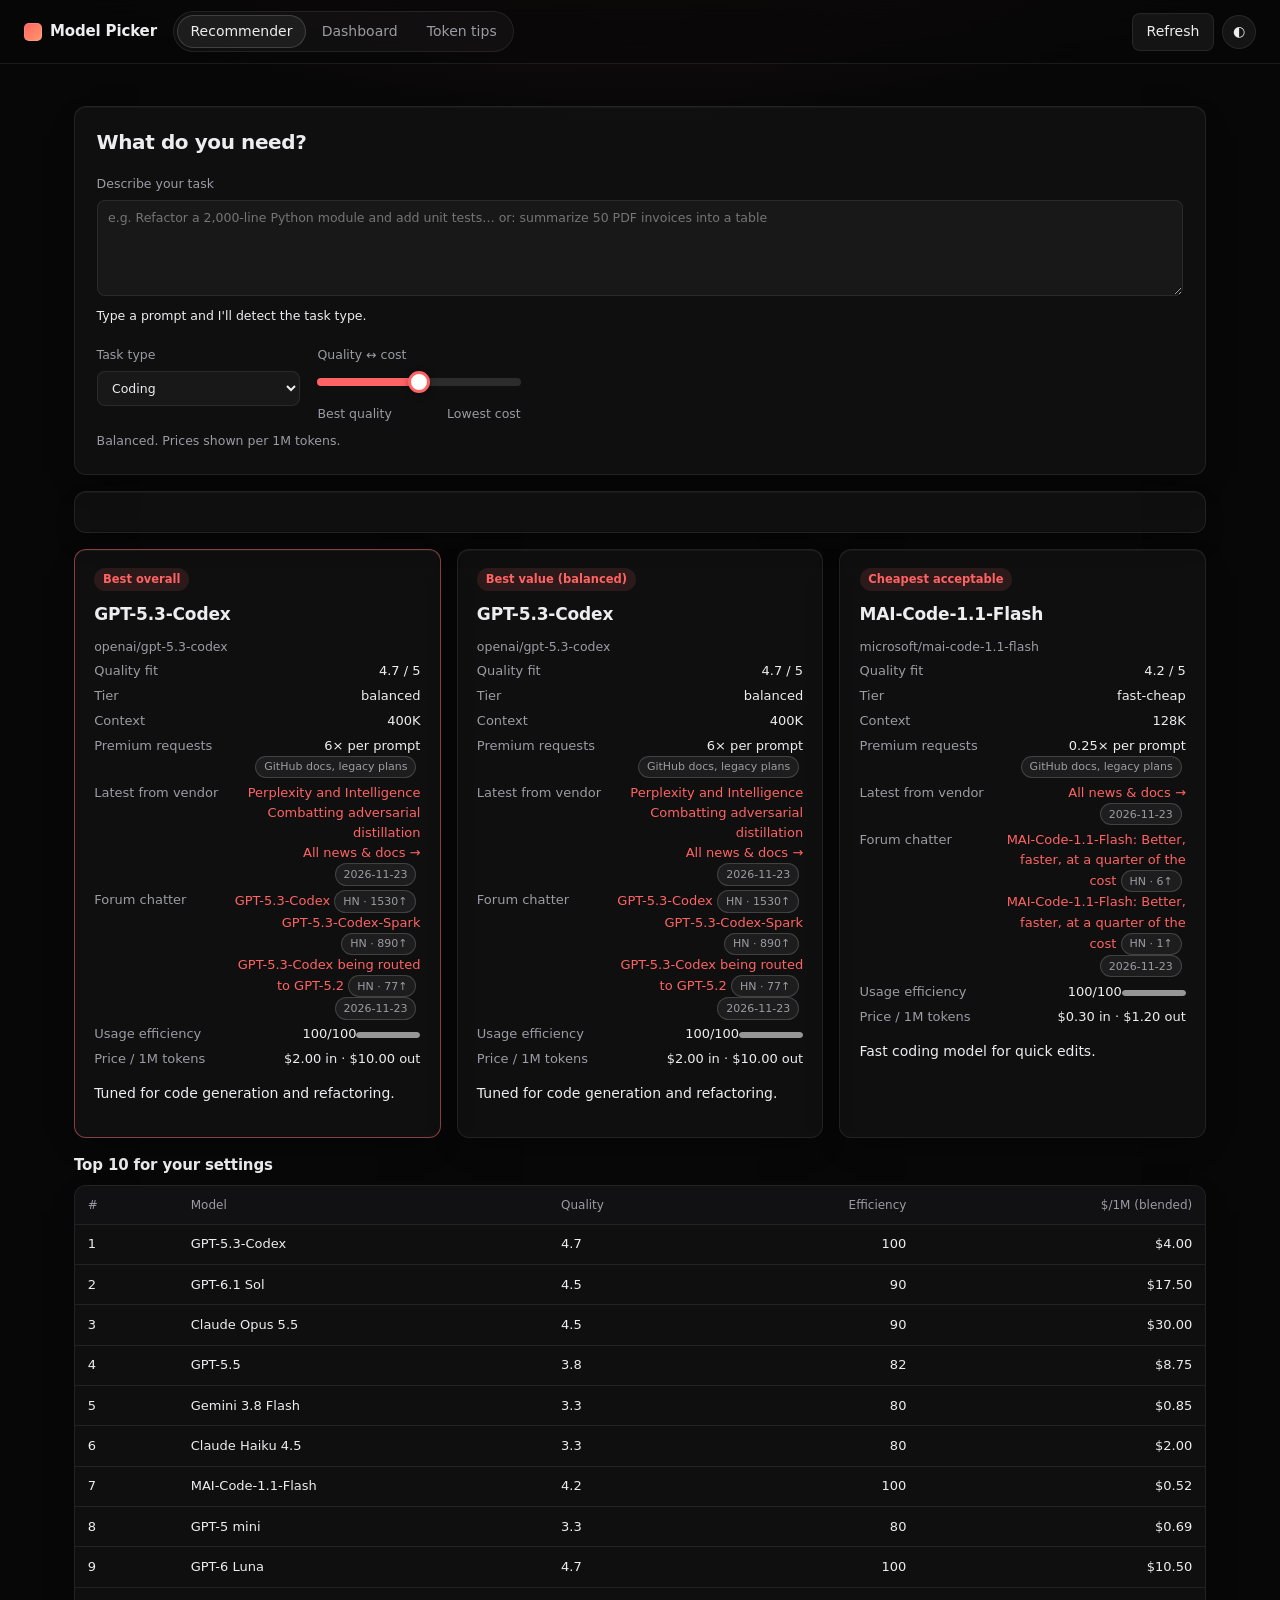
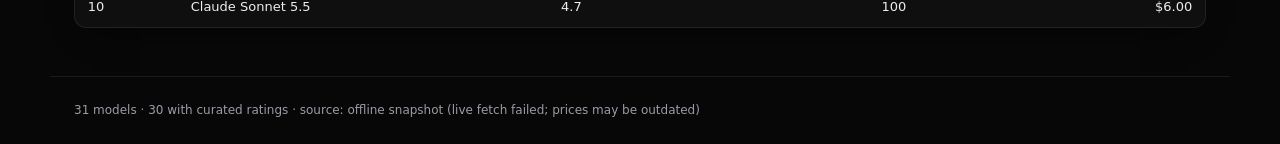
==== commit 5048cef4: "Weekly data update" ====
--- a/model-picker.html
+++ b/model-picker.html
@@ -234,7 +234,7 @@
 </section>
 </main>
 <footer id="footer"></footer>
-<script>window.__EMBED={"models-curated.json": {"_note": "Edit freely. Ratings 1-5 (0 = no capability). Key = OpenRouter model id. tier: flagship|balanced|fast-cheap.", "models": {"anthropic/claude-opus-4.1": {"tier": "flagship", "ratings": {"coding": 5, "reasoning": 5, "writing": 5, "extraction": 4, "vision": 4, "speed": 2}, "notes": "Top-tier quality for hard coding/agentic work; slow and pricey."}, "anthropic/claude-sonnet-4": {"tier": "balanced", "ratings": {"coding": 5, "reasoning": 4, "writing": 5, "extraction": 4, "vision": 4, "speed": 3}, "notes": "Excellent coding/writing default."}, "anthropic/claude-3.5-haiku": {"tier": "fast-cheap", "ratings": {"coding": 3, "reasoning": 3, "writing": 4, "extraction": 4, "vision": 0, "speed": 5}, "notes": "Quick, inexpensive text tasks."}, "openai/gpt-4o": {"tier": "balanced", "ratings": {"coding": 4, "reasoning": 4, "writing": 4, "extraction": 4, "vision": 4, "speed": 4}, "notes": "Solid all-rounder."}, "openai/gpt-4o-mini": {"tier": "fast-cheap", "ratings": {"coding": 3, "reasoning": 3, "writing": 3, "extraction": 4, "vision": 3, "speed": 5}, "notes": "Cheap extraction and chat."}, "openai/gpt-4.1": {"tier": "balanced", "ratings": {"coding": 5, "reasoning": 4, "writing": 4, "extraction": 5, "vision": 4, "speed": 4}, "notes": "Strong coding and instruction following; 1M context."}, "openai/gpt-4.1-mini": {"tier": "fast-cheap", "ratings": {"coding": 4, "reasoning": 3, "writing": 4, "extraction": 4, "vision": 4, "speed": 5}, "notes": "Great value; long context."}, "openai/o3": {"tier": "flagship", "ratings": {"coding": 5, "reasoning": 5, "writing": 3, "extraction": 4, "vision": 4, "speed": 2}, "notes": "Deep reasoning; uses hidden reasoning tokens."}, "openai/o4-mini": {"tier": "balanced", "ratings": {"coding": 4, "reasoning": 5, "writing": 3, "extraction": 4, "vision": 4, "speed": 3}, "notes": "Cheap reasoning; reasoning tokens add output cost."}, "google/gemini-2.5-pro": {"tier": "flagship", "ratings": {"coding": 5, "reasoning": 5, "writing": 4, "extraction": 5, "vision": 5, "speed": 3}, "notes": "Best for huge documents and multimodal input."}, "google/gemini-2.5-flash": {"tier": "fast-cheap", "ratings": {"coding": 4, "reasoning": 4, "writing": 4, "extraction": 5, "vision": 4, "speed": 5}, "notes": "Fast, cheap, 1M context."}, "meta-llama/llama-3.3-70b-instruct": {"tier": "fast-cheap", "ratings": {"coding": 3, "reasoning": 3, "writing": 3, "extraction": 3, "vision": 0, "speed": 4}, "notes": "Open weights, very cheap."}, "deepseek/deepseek-chat": {"tier": "fast-cheap", "ratings": {"coding": 4, "reasoning": 4, "writing": 3, "extraction": 3, "vision": 0, "speed": 3}, "notes": "Strong value for coding."}, "deepseek/deepseek-r1": {"tier": "balanced", "ratings": {"coding": 4, "reasoning": 5, "writing": 3, "extraction": 3, "vision": 0, "speed": 2}, "notes": "Cheap reasoning; verbose output."}, "mistralai/mistral-large": {"tier": "balanced", "ratings": {"coding": 3, "reasoning": 4, "writing": 4, "extraction": 3, "vision": 0, "speed": 3}, "notes": "Good multilingual writing."}, "mistralai/mistral-small-3.2-24b-instruct": {"tier": "fast-cheap", "ratings": {"coding": 3, "reasoning": 2, "writing": 3, "extraction": 3, "vision": 2, "speed": 5}, "notes": "Very cheap small model."}, "qwen/qwen-2.5-72b-instruct": {"tier": "fast-cheap", "ratings": {"coding": 4, "reasoning": 3, "writing": 3, "extraction": 3, "vision": 0, "speed": 4}, "notes": "Capable open model; short context."}, "x-ai/grok-4": {"tier": "flagship", "ratings": {"coding": 4, "reasoning": 5, "writing": 4, "extraction": 4, "vision": 3, "speed": 2}, "notes": "Strong reasoning."}, "anthropic/claude-opus-4.5": {"tier": "flagship", "ratings": {"coding": 5, "reasoning": 5, "writing": 5, "extraction": 4, "vision": 4, "speed": 2}, "notes": "Top-tier quality for hard coding/agentic work; slow and pricey."}, "anthropic/claude-sonnet-4.5": {"tier": "balanced", "ratings": {"coding": 5, "reasoning": 4, "writing": 5, "extraction": 4, "vision": 4, "speed": 3}, "notes": "Excellent coding/writing default."}, "anthropic/claude-haiku-4.5": {"tier": "fast-cheap", "ratings": {"coding": 3, "reasoning": 3, "writing": 4, "extraction": 4, "vision": 0, "speed": 5}, "notes": "Quick, inexpensive text tasks."}}}, "models-snapshot.json": {"_note": "Offline fallback in OpenRouter /api/v1/models shape. Prices are approximate and may be stale; Refresh pulls live data.", "data": [{"id": "anthropic/claude-opus-4.1", "name": "Claude Opus 4.1", "context_length": 200000, "pricing": {"prompt": "1.5e-05", "completion": "7.5e-05"}, "architecture": {"input_modalities": ["text", "image"]}}, {"id": "anthropic/claude-sonnet-4", "name": "Claude Sonnet 4", "context_length": 200000, "pricing": {"prompt": "3e-06", "completion": "1.5e-05"}, "architecture": {"input_modalities": ["text", "image"]}}, {"id": "anthropic/claude-3.5-haiku", "name": "Claude 3.5 Haiku", "context_length": 200000, "pricing": {"prompt": "8.000000000000001e-07", "completion": "4e-06"}, "architecture": {"input_modalities": ["text"]}}, {"id": "openai/gpt-4o", "name": "GPT-4o", "context_length": 128000, "pricing": {"prompt": "2.5e-06", "completion": "1e-05"}, "architecture": {"input_modalities": ["text", "image"]}}, {"id": "openai/gpt-4o-mini", "name": "GPT-4o mini", "context_length": 128000, "pricing": {"prompt": "1.5e-07", "completion": "6e-07"}, "architecture": {"input_modalities": ["text", "image"]}}, {"id": "openai/gpt-4.1", "name": "GPT-4.1", "context_length": 1047576, "pricing": {"prompt": "2e-06", "completion": "8e-06"}, "architecture": {"input_modalities": ["text", "image"]}}, {"id": "openai/gpt-4.1-mini", "name": "GPT-4.1 mini", "context_length": 1047576, "pricing": {"prompt": "4.0000000000000003e-07", "completion": "1.6000000000000001e-06"}, "architecture": {"input_modalities": ["text", "image"]}}, {"id": "openai/o3", "name": "o3", "context_length": 200000, "pricing": {"prompt": "2e-06", "completion": "8e-06"}, "architecture": {"input_modalities": ["text", "image"]}}, {"id": "openai/o4-mini", "name": "o4-mini", "context_length": 200000, "pricing": {"prompt": "1.1e-06", "completion": "4.4e-06"}, "architecture": {"input_modalities": ["text", "image"]}}, {"id": "google/gemini-2.5-pro", "name": "Gemini 2.5 Pro", "context_length": 1048576, "pricing": {"prompt": "1.25e-06", "completion": "1e-05"}, "architecture": {"input_modalities": ["text", "image"]}}, {"id": "google/gemini-2.5-flash", "name": "Gemini 2.5 Flash", "context_length": 1048576, "pricing": {"prompt": "3e-07", "completion": "2.5e-06"}, "architecture": {"input_modalities": ["text", "image"]}}, {"id": "meta-llama/llama-3.3-70b-instruct", "name": "Llama 3.3 70B Instruct", "context_length": 131072, "pricing": {"prompt": "1.2e-07", "completion": "3e-07"}, "architecture": {"input_modalities": ["text"]}}, {"id": "deepseek/deepseek-chat", "name": "DeepSeek V3", "context_length": 163840, "pricing": {"prompt": "2.7e-07", "completion": "1.1e-06"}, "architecture": {"input_modalities": ["text"]}}, {"id": "deepseek/deepseek-r1", "name": "DeepSeek R1", "context_length": 163840, "pricing": {"prompt": "5.5e-07", "completion": "2.2e-06"}, "architecture": {"input_modalities": ["text"]}}, {"id": "mistralai/mistral-large", "name": "Mistral Large", "context_length": 128000, "pricing": {"prompt": "2e-06", "completion": "6e-06"}, "architecture": {"input_modalities": ["text"]}}, {"id": "mistralai/mistral-small-3.2-24b-instruct", "name": "Mistral Small 3.2 24B", "context_length": 131072, "pricing": {"prompt": "5.0000000000000004e-08", "completion": "1.0000000000000001e-07"}, "architecture": {"input_modalities": ["text", "image"]}}, {"id": "qwen/qwen-2.5-72b-instruct", "name": "Qwen 2.5 72B Instruct", "context_length": 32768, "pricing": {"prompt": "1.2e-07", "completion": "3.9e-07"}, "architecture": {"input_modalities": ["text"]}}, {"id": "x-ai/grok-4", "name": "Grok 4", "context_length": 256000, "pricing": {"prompt": "3e-06", "completion": "1.5e-05"}, "architecture": {"input_modalities": ["text", "image"]}}, {"id": "some-lab/unrated-demo-model", "name": "Unrated Demo Model", "context_length": 32000, "pricing": {"prompt": "5e-07", "completion": "1.5e-06"}, "architecture": {"input_modalities": ["text"]}}]}, "github-models.json": {"_note": "Models available in GitHub Copilot. Ratings, context and prices are ESTIMATES (Copilot bills by premium requests, not tokens).", "data": [{"id": "anthropic/claude-opus-5.5", "name": "Claude Opus 5.5", "context_length": 400000, "pricing": {"prompt": "1.5e-05", "completion": "7.5e-05"}, "architecture": {"input_modalities": ["text", "image"]}, "_tier": "flagship", "_ratings": {"coding": 5, "reasoning": 5, "writing": 5, "extraction": 4, "vision": 4, "speed": 2}, "_notes": "Top Anthropic model; best for hard agentic/coding work."}, {"id": "anthropic/claude-sonnet-5.5", "name": "Claude Sonnet 5.5", "context_length": 400000, "pricing": {"prompt": "3e-06", "completion": "1.5e-05"}, "architecture": {"input_modalities": ["text", "image"]}, "_tier": "balanced", "_ratings": {"coding": 5, "reasoning": 4, "writing": 5, "extraction": 4, "vision": 4, "speed": 3}, "_notes": "Strong all-rounder for coding and writing."}, {"id": "anthropic/claude-haiku-4.5", "name": "Claude Haiku 4.5", "context_length": 200000, "pricing": {"prompt": "1e-06", "completion": "5e-06"}, "architecture": {"input_modalities": ["text", "image"]}, "_tier": "fast-cheap", "_ratings": {"coding": 3, "reasoning": 3, "writing": 4, "extraction": 4, "vision": 3, "speed": 5}, "_notes": "Fast, cheap; good for extraction and chat.", "_multiplier": 0.33}, {"id": "openai/gpt-6.1-sol", "name": "GPT-6.1 Sol", "context_length": 400000, "pricing": {"prompt": "1e-05", "completion": "4e-05"}, "architecture": {"input_modalities": ["text", "image"]}, "_tier": "flagship", "_ratings": {"coding": 5, "reasoning": 5, "writing": 4, "extraction": 4, "vision": 4, "speed": 2}, "_notes": "Newest OpenAI flagship; deep reasoning."}, {"id": "openai/gpt-6-luna", "name": "GPT-6 Luna", "context_length": 400000, "pricing": {"prompt": "6e-06", "completion": "2.4e-05"}, "architecture": {"input_modalities": ["text", "image"]}, "_tier": "flagship", "_ratings": {"coding": 5, "reasoning": 5, "writing": 4, "extraction": 4, "vision": 4, "speed": 3}, "_notes": "Strong general-purpose OpenAI model."}, {"id": "openai/gpt-5.6-terra", "name": "GPT-5.6 Terra", "context_length": 400000, "pricing": {"prompt": "5e-06", "completion": "2e-05"}, "architecture": {"input_modalities": ["text", "image"]}, "_tier": "balanced", "_ratings": {"coding": 4, "reasoning": 4, "writing": 4, "extraction": 4, "vision": 4, "speed": 3}, "_notes": "Balanced quality and cost."}, {"id": "openai/gpt-5.5", "name": "GPT-5.5", "context_length": 400000, "pricing": {"prompt": "5e-06", "completion": "2e-05"}, "architecture": {"input_modalities": ["text", "image"]}, "_tier": "balanced", "_ratings": {"coding": 4, "reasoning": 4, "writing": 4, "extraction": 4, "vision": 4, "speed": 3}, "_notes": "Solid all-rounder.", "_multiplier": 57}, {"id": "openai/gpt-5.4-mini", "name": "GPT-5.4 mini", "context_length": 400000, "pricing": {"prompt": "5e-07", "completion": "2e-06"}, "architecture": {"input_modalities": ["text", "image"]}, "_tier": "fast-cheap", "_ratings": {"coding": 3, "reasoning": 3, "writing": 3, "extraction": 4, "vision": 3, "speed": 5}, "_notes": "Cheap and quick for simple tasks.", "_multiplier": 6}, {"id": "openai/gpt-5-mini", "name": "GPT-5 mini", "context_length": 400000, "pricing": {"prompt": "2.5e-07", "completion": "2e-06"}, "architecture": {"input_modalities": ["text", "image"]}, "_tier": "fast-cheap", "_ratings": {"coding": 3, "reasoning": 3, "writing": 3, "extraction": 3, "vision": 3, "speed": 5}, "_notes": "Very cheap, light reasoning.", "_multiplier": 0.33}, {"id": "openai/gpt-5.3-codex", "name": "GPT-5.3-Codex", "context_length": 400000, "pricing": {"prompt": "2e-06", "completion": "1e-05"}, "architecture": {"input_modalities": ["text"]}, "_tier": "balanced", "_ratings": {"coding": 5, "reasoning": 4, "writing": 2, "extraction": 3, "vision": 0, "speed": 3}, "_notes": "Tuned for code generation and refactoring.", "_multiplier": 6}, {"id": "microsoft/mai-code-1.1-flash", "name": "MAI-Code-1.1-Flash", "context_length": 128000, "pricing": {"prompt": "3e-07", "completion": "1.2e-06"}, "architecture": {"input_modalities": ["text"]}, "_tier": "fast-cheap", "_ratings": {"coding": 4, "reasoning": 3, "writing": 2, "extraction": 3, "vision": 0, "speed": 5}, "_notes": "Fast coding model for quick edits.", "_multiplier": 0.25}, {"id": "google/gemini-3.8-flash", "name": "Gemini 3.8 Flash", "context_length": 1000000, "pricing": {"prompt": "3e-07", "completion": "2.5e-06"}, "architecture": {"input_modalities": ["text", "image"]}, "_tier": "fast-cheap", "_ratings": {"coding": 3, "reasoning": 3, "writing": 3, "extraction": 4, "vision": 4, "speed": 5}, "_notes": "Fast, huge context; great for summarizing long inputs."}]}, "reddit-signals.json": {"fetched": null, "models": {}}, "vendor-releases.json": {"fetched": "2026-11-16", "vendors": {"anthropic": {"url": "https://www.anthropic.com/news", "items": [{"title": "Announcements", "url": "https://www.anthropic.com/news/announcements", "date": ""}, {"title": "Public benefit fund", "url": "https://www.anthropic.com/news/public-benefit-fund", "date": ""}, {"title": "S1 sec", "url": "https://www.anthropic.com/news/s1-sec", "date": ""}]}, "openai": {"url": "https://openai.com/news/", "items": [{"title": "LVMH\u2019s Media Division announces strategic partnership with OpenAI", "url": "https://openai.com/index/lvmh-media-division-partnership", "date": "Mon, 16 Nov 2026"}, {"title": "The King\u2019s Trust and OpenAI launch \u00a31m partnership", "url": "https://openai.com/index/the-kings-trust-and-openai", "date": "Mon, 16 Nov 2026"}, {"title": "A step toward defining the Standard Model on a lattice", "url": "https://openai.com/index/step-toward-defining-the-standard-model", "date": "Sun, 15 Nov 2026"}]}, "google": {"url": "https://blog.google/technology/ai/", "items": [{"title": "New Ask Maps features to help with holiday travel and prep", "url": "https://blog.google/products-and-platforms/products/maps/ask-maps-holiday-travel-features-2026/", "date": "Mon, 16 Nov 2026"}, {"title": "Google Search gets a major upgrade with Gemini 4 Hydrogen", "url": "https://blog.google/products-and-platforms/products/search/gemini-4-hydrogen-search-upgrade/", "date": "Thu, 12 Nov 2026"}, {"title": "Gemini Decisions API: Fast, calibrated multimodal decisions", "url": "https://blog.google/innovation-and-ai/technology/developers-tools/gemini-decisions-api/", "date": "Wed, 11 Nov 2026"}]}, "microsoft": {"url": "https://azure.microsoft.com/en-us/blog/", "items": []}}}, "forum-signals.json": {"fetched": "2026-11-16", "models": {"anthropic/claude-opus-5.5": {"mentions": 10, "threads": [{"title": "Claude Opus 5.5", "url": "https://news.ycombinator.com/item?id=49803892", "src": "HN", "score": 1806}, {"title": "Claude Opus 5.5 Intelligence, Performance and Price Analysis (Max)", "url": "https://news.ycombinator.com/item?id=49804316", "src": "HN", "score": 333}, {"title": "Claude Opus 5.5", "url": "https://news.ycombinator.com/item?id=49803863", "src": "HN", "score": 273}]}, "anthropic/claude-sonnet-5.5": {"mentions": 4, "threads": [{"title": "Claude Sonnet 5.5 for code review: More catches than Sonnet 5, in half the time", "url": "https://news.ycombinator.com/item?id=49896246", "src": "HN", "score": 4}, {"title": "Claude Sonnet 5.5 (Max Effort) Intelligence, Performance and Price Analysis", "url": "https://news.ycombinator.com/item?id=49882688", "src": "HN", "score": 4}, {"title": "2026 Frontier Token Economics: GPT-6.1 Terra Pro vs Claude Sonnet 5.5 vs DeepSeek V4.1 (And Why Deploys Bust Your Prefix Cache)", "url": "https://dev.to/tokenmargindev/2026-frontier-token-economics-gpt-61-terra-pro-vs-claude-sonnet-55-vs-deepseek-v41-and-why-1g81", "src": "Dev.to", "score": 2}]}, "anthropic/claude-haiku-4.5": {"mentions": 9, "threads": [{"title": "Claude Haiku 4.5", "url": "https://news.ycombinator.com/item?id=45595403", "src": "HN", "score": 730}, {"title": "Claude Haiku 4.5 System Card [pdf]", "url": "https://news.ycombinator.com/item?id=45596168", "src": "HN", "score": 51}, {"title": "Show HN: TTFT benchmark: LLM Gateway vs. OpenRouter (Claude-haiku-4.5, 150 runs)", "url": "https://news.ycombinator.com/item?id=49012741", "src": "HN", "score": 3}]}, "openai/gpt-6.1-sol": {"mentions": 11, "threads": [{"title": "GPT 6.1 Sol: Near-Astra intelligence for a fifth of the price", "url": "https://news.ycombinator.com/item?id=49896586", "src": "HN", "score": 1067}, {"title": "GPT-6.1 Sol replaces GPT-6 Sol after just 7 days, with near-Astra intelligence", "url": "https://news.ycombinator.com/item?id=49906669", "src": "HN", "score": 80}, {"title": "GPT-6 Luna and GPT-6.1 Sol are 90% off the listed price", "url": "https://news.ycombinator.com/item?id=50415103", "src": "HN", "score": 4}]}, "openai/gpt-6-luna": {"mentions": 5, "threads": [{"title": "GPT-6 Sol is like GPT-5.6 Terra, GPT-6 Luna is like GPT-5.6 Asteroid", "url": "https://news.ycombinator.com/item?id=49835237", "src": "HN", "score": 18}, {"title": "GPT-6 Luna and GPT-6.1 Sol are 90% off the listed price", "url": "https://news.ycombinator.com/item?id=50415103", "src": "HN", "score": 4}, {"title": "Claude Opus 5.5, GPT-6 Sol, GPT-6 Luna, and a new price war", "url": "https://news.ycombinator.com/item?id=49812887", "src": "HN", "score": 3}]}, "openai/gpt-5.6-terra": {"mentions": 3, "threads": [{"title": "GPT-6 Sol is like GPT-5.6 Terra, GPT-6 Luna is like GPT-5.6 Asteroid", "url": "https://news.ycombinator.com/item?id=49835237", "src": "HN", "score": 18}, {"title": "GPT-5.6-terra used 48.5% more context than Mimo-2.5-pro", "url": "https://news.ycombinator.com/item?id=48919754", "src": "HN", "score": 3}, {"title": "Free GPT 5.6 Terra and Luna (2.5M/day) & 250k Sol \u2013 free experiments", "url": "https://news.ycombinator.com/item?id=48975696", "src": "HN", "score": 2}]}, "openai/gpt-5.5": {"mentions": 10, "threads": [{"title": "GPT-5.5", "url": "https://news.ycombinator.com/item?id=47879092", "src": "HN", "score": 1580}, {"title": "GPT-5.5 hallucinates 3x more than MIT-licensed GLM-5.2", "url": "https://news.ycombinator.com/item?id=48600167", "src": "HN", "score": 585}, {"title": "DeepSeek V4 Pro beats GPT-5.5 Pro on precision", "url": "https://news.ycombinator.com/item?id=48440448", "src": "HN", "score": 397}]}, "openai/gpt-5.4-mini": {"mentions": 4, "threads": [{"title": "GPT\u20115.4 Mini and Nano", "url": "https://news.ycombinator.com/item?id=47415441", "src": "HN", "score": 248}, {"title": "Hands-on comparison of Jev with Haiku 4.5, GPT-5.4-mini, and Gemini 3.5 Flash", "url": "https://news.ycombinator.com/item?id=49982760", "src": "HN", "score": 3}, {"title": "Show HN: Classer \u2013 high-performance classification API (beats GPT-5.4-mini)", "url": "https://news.ycombinator.com/item?id=48489816", "src": "HN", "score": 2}]}, "openai/gpt-5-mini": {"mentions": 6, "threads": [{"title": "Tau\u00b2 benchmark: How a prompt rewrite boosted GPT-5-mini by 22%", "url": "https://news.ycombinator.com/item?id=45275354", "src": "HN", "score": 197}, {"title": "Show HN: I built a vibe agent builder with deployment (GPT-5-mini powered)", "url": "https://news.ycombinator.com/item?id=44876340", "src": "HN", "score": 3}, {"title": "Claude Haiku 4.5 vs. GLM-4.6 vs. GPT-5 Mini: Job Queue System Benchmark", "url": "https://news.ycombinator.com/item?id=45741464", "src": "HN", "score": 2}]}, "openai/gpt-5.3-codex": {"mentions": 10, "threads": [{"title": "GPT-5.3-Codex", "url": "https://news.ycombinator.com/item?id=46902638", "src": "HN", "score": 1530}, {"title": "GPT\u20115.3\u2011Codex\u2011Spark", "url": "https://news.ycombinator.com/item?id=46992553", "src": "HN", "score": 890}, {"title": "GPT-5.3-Codex being routed to GPT-5.2", "url": "https://news.ycombinator.com/item?id=46968891", "src": "HN", "score": 77}]}, "microsoft/mai-code-1.1-flash": {"mentions": 2, "threads": [{"title": "MAI-Code-1.1-Flash: Better, faster, at a quarter of the cost", "url": "https://news.ycombinator.com/item?id=49263442", "src": "HN", "score": 6}, {"title": "MAI-Code-1.1-Flash: Better, faster, at a quarter of the cost", "url": "https://news.ycombinator.com/item?id=50000104", "src": "HN", "score": 1}]}, "google/gemini-3.8-flash": {"mentions": 10, "threads": [{"title": "Gemini 3.8 Flash and 3.8 Flash Cyber", "url": "https://news.ycombinator.com/item?id=49537553", "src": "HN", "score": 1160}, {"title": "Gemini 3.8 Flash and 3.8 Flash Cyber", "url": "https://news.ycombinator.com/item?id=49538007", "src": "HN", "score": 76}, {"title": "Kimi K3 and GLM-5.3 are better than Gemini 3.8 Flash", "url": "https://news.ycombinator.com/item?id=49539315", "src": "HN", "score": 11}]}}}};</script>
+<script>window.__EMBED={"models-curated.json": {"_note": "Edit freely. Ratings 1-5 (0 = no capability). Key = OpenRouter model id. tier: flagship|balanced|fast-cheap.", "models": {"anthropic/claude-opus-4.1": {"tier": "flagship", "ratings": {"coding": 5, "reasoning": 5, "writing": 5, "extraction": 4, "vision": 4, "speed": 2}, "notes": "Top-tier quality for hard coding/agentic work; slow and pricey."}, "anthropic/claude-sonnet-4": {"tier": "balanced", "ratings": {"coding": 5, "reasoning": 4, "writing": 5, "extraction": 4, "vision": 4, "speed": 3}, "notes": "Excellent coding/writing default."}, "anthropic/claude-3.5-haiku": {"tier": "fast-cheap", "ratings": {"coding": 3, "reasoning": 3, "writing": 4, "extraction": 4, "vision": 0, "speed": 5}, "notes": "Quick, inexpensive text tasks."}, "openai/gpt-4o": {"tier": "balanced", "ratings": {"coding": 4, "reasoning": 4, "writing": 4, "extraction": 4, "vision": 4, "speed": 4}, "notes": "Solid all-rounder."}, "openai/gpt-4o-mini": {"tier": "fast-cheap", "ratings": {"coding": 3, "reasoning": 3, "writing": 3, "extraction": 4, "vision": 3, "speed": 5}, "notes": "Cheap extraction and chat."}, "openai/gpt-4.1": {"tier": "balanced", "ratings": {"coding": 5, "reasoning": 4, "writing": 4, "extraction": 5, "vision": 4, "speed": 4}, "notes": "Strong coding and instruction following; 1M context."}, "openai/gpt-4.1-mini": {"tier": "fast-cheap", "ratings": {"coding": 4, "reasoning": 3, "writing": 4, "extraction": 4, "vision": 4, "speed": 5}, "notes": "Great value; long context."}, "openai/o3": {"tier": "flagship", "ratings": {"coding": 5, "reasoning": 5, "writing": 3, "extraction": 4, "vision": 4, "speed": 2}, "notes": "Deep reasoning; uses hidden reasoning tokens."}, "openai/o4-mini": {"tier": "balanced", "ratings": {"coding": 4, "reasoning": 5, "writing": 3, "extraction": 4, "vision": 4, "speed": 3}, "notes": "Cheap reasoning; reasoning tokens add output cost."}, "google/gemini-2.5-pro": {"tier": "flagship", "ratings": {"coding": 5, "reasoning": 5, "writing": 4, "extraction": 5, "vision": 5, "speed": 3}, "notes": "Best for huge documents and multimodal input."}, "google/gemini-2.5-flash": {"tier": "fast-cheap", "ratings": {"coding": 4, "reasoning": 4, "writing": 4, "extraction": 5, "vision": 4, "speed": 5}, "notes": "Fast, cheap, 1M context."}, "meta-llama/llama-3.3-70b-instruct": {"tier": "fast-cheap", "ratings": {"coding": 3, "reasoning": 3, "writing": 3, "extraction": 3, "vision": 0, "speed": 4}, "notes": "Open weights, very cheap."}, "deepseek/deepseek-chat": {"tier": "fast-cheap", "ratings": {"coding": 4, "reasoning": 4, "writing": 3, "extraction": 3, "vision": 0, "speed": 3}, "notes": "Strong value for coding."}, "deepseek/deepseek-r1": {"tier": "balanced", "ratings": {"coding": 4, "reasoning": 5, "writing": 3, "extraction": 3, "vision": 0, "speed": 2}, "notes": "Cheap reasoning; verbose output."}, "mistralai/mistral-large": {"tier": "balanced", "ratings": {"coding": 3, "reasoning": 4, "writing": 4, "extraction": 3, "vision": 0, "speed": 3}, "notes": "Good multilingual writing."}, "mistralai/mistral-small-3.2-24b-instruct": {"tier": "fast-cheap", "ratings": {"coding": 3, "reasoning": 2, "writing": 3, "extraction": 3, "vision": 2, "speed": 5}, "notes": "Very cheap small model."}, "qwen/qwen-2.5-72b-instruct": {"tier": "fast-cheap", "ratings": {"coding": 4, "reasoning": 3, "writing": 3, "extraction": 3, "vision": 0, "speed": 4}, "notes": "Capable open model; short context."}, "x-ai/grok-4": {"tier": "flagship", "ratings": {"coding": 4, "reasoning": 5, "writing": 4, "extraction": 4, "vision": 3, "speed": 2}, "notes": "Strong reasoning."}, "anthropic/claude-opus-4.5": {"tier": "flagship", "ratings": {"coding": 5, "reasoning": 5, "writing": 5, "extraction": 4, "vision": 4, "speed": 2}, "notes": "Top-tier quality for hard coding/agentic work; slow and pricey."}, "anthropic/claude-sonnet-4.5": {"tier": "balanced", "ratings": {"coding": 5, "reasoning": 4, "writing": 5, "extraction": 4, "vision": 4, "speed": 3}, "notes": "Excellent coding/writing default."}, "anthropic/claude-haiku-4.5": {"tier": "fast-cheap", "ratings": {"coding": 3, "reasoning": 3, "writing": 4, "extraction": 4, "vision": 0, "speed": 5}, "notes": "Quick, inexpensive text tasks."}}}, "models-snapshot.json": {"_note": "Offline fallback in OpenRouter /api/v1/models shape. Prices are approximate and may be stale; Refresh pulls live data.", "data": [{"id": "anthropic/claude-opus-4.1", "name": "Claude Opus 4.1", "context_length": 200000, "pricing": {"prompt": "1.5e-05", "completion": "7.5e-05"}, "architecture": {"input_modalities": ["text", "image"]}}, {"id": "anthropic/claude-sonnet-4", "name": "Claude Sonnet 4", "context_length": 200000, "pricing": {"prompt": "3e-06", "completion": "1.5e-05"}, "architecture": {"input_modalities": ["text", "image"]}}, {"id": "anthropic/claude-3.5-haiku", "name": "Claude 3.5 Haiku", "context_length": 200000, "pricing": {"prompt": "8.000000000000001e-07", "completion": "4e-06"}, "architecture": {"input_modalities": ["text"]}}, {"id": "openai/gpt-4o", "name": "GPT-4o", "context_length": 128000, "pricing": {"prompt": "2.5e-06", "completion": "1e-05"}, "architecture": {"input_modalities": ["text", "image"]}}, {"id": "openai/gpt-4o-mini", "name": "GPT-4o mini", "context_length": 128000, "pricing": {"prompt": "1.5e-07", "completion": "6e-07"}, "architecture": {"input_modalities": ["text", "image"]}}, {"id": "openai/gpt-4.1", "name": "GPT-4.1", "context_length": 1047576, "pricing": {"prompt": "2e-06", "completion": "8e-06"}, "architecture": {"input_modalities": ["text", "image"]}}, {"id": "openai/gpt-4.1-mini", "name": "GPT-4.1 mini", "context_length": 1047576, "pricing": {"prompt": "4.0000000000000003e-07", "completion": "1.6000000000000001e-06"}, "architecture": {"input_modalities": ["text", "image"]}}, {"id": "openai/o3", "name": "o3", "context_length": 200000, "pricing": {"prompt": "2e-06", "completion": "8e-06"}, "architecture": {"input_modalities": ["text", "image"]}}, {"id": "openai/o4-mini", "name": "o4-mini", "context_length": 200000, "pricing": {"prompt": "1.1e-06", "completion": "4.4e-06"}, "architecture": {"input_modalities": ["text", "image"]}}, {"id": "google/gemini-2.5-pro", "name": "Gemini 2.5 Pro", "context_length": 1048576, "pricing": {"prompt": "1.25e-06", "completion": "1e-05"}, "architecture": {"input_modalities": ["text", "image"]}}, {"id": "google/gemini-2.5-flash", "name": "Gemini 2.5 Flash", "context_length": 1048576, "pricing": {"prompt": "3e-07", "completion": "2.5e-06"}, "architecture": {"input_modalities": ["text", "image"]}}, {"id": "meta-llama/llama-3.3-70b-instruct", "name": "Llama 3.3 70B Instruct", "context_length": 131072, "pricing": {"prompt": "1.2e-07", "completion": "3e-07"}, "architecture": {"input_modalities": ["text"]}}, {"id": "deepseek/deepseek-chat", "name": "DeepSeek V3", "context_length": 163840, "pricing": {"prompt": "2.7e-07", "completion": "1.1e-06"}, "architecture": {"input_modalities": ["text"]}}, {"id": "deepseek/deepseek-r1", "name": "DeepSeek R1", "context_length": 163840, "pricing": {"prompt": "5.5e-07", "completion": "2.2e-06"}, "architecture": {"input_modalities": ["text"]}}, {"id": "mistralai/mistral-large", "name": "Mistral Large", "context_length": 128000, "pricing": {"prompt": "2e-06", "completion": "6e-06"}, "architecture": {"input_modalities": ["text"]}}, {"id": "mistralai/mistral-small-3.2-24b-instruct", "name": "Mistral Small 3.2 24B", "context_length": 131072, "pricing": {"prompt": "5.0000000000000004e-08", "completion": "1.0000000000000001e-07"}, "architecture": {"input_modalities": ["text", "image"]}}, {"id": "qwen/qwen-2.5-72b-instruct", "name": "Qwen 2.5 72B Instruct", "context_length": 32768, "pricing": {"prompt": "1.2e-07", "completion": "3.9e-07"}, "architecture": {"input_modalities": ["text"]}}, {"id": "x-ai/grok-4", "name": "Grok 4", "context_length": 256000, "pricing": {"prompt": "3e-06", "completion": "1.5e-05"}, "architecture": {"input_modalities": ["text", "image"]}}, {"id": "some-lab/unrated-demo-model", "name": "Unrated Demo Model", "context_length": 32000, "pricing": {"prompt": "5e-07", "completion": "1.5e-06"}, "architecture": {"input_modalities": ["text"]}}]}, "github-models.json": {"_note": "Models available in GitHub Copilot. Ratings, context and prices are ESTIMATES (Copilot bills by premium requests, not tokens).", "data": [{"id": "anthropic/claude-opus-5.5", "name": "Claude Opus 5.5", "context_length": 400000, "pricing": {"prompt": "1.5e-05", "completion": "7.5e-05"}, "architecture": {"input_modalities": ["text", "image"]}, "_tier": "flagship", "_ratings": {"coding": 5, "reasoning": 5, "writing": 5, "extraction": 4, "vision": 4, "speed": 2}, "_notes": "Top Anthropic model; best for hard agentic/coding work."}, {"id": "anthropic/claude-sonnet-5.5", "name": "Claude Sonnet 5.5", "context_length": 400000, "pricing": {"prompt": "3e-06", "completion": "1.5e-05"}, "architecture": {"input_modalities": ["text", "image"]}, "_tier": "balanced", "_ratings": {"coding": 5, "reasoning": 4, "writing": 5, "extraction": 4, "vision": 4, "speed": 3}, "_notes": "Strong all-rounder for coding and writing."}, {"id": "anthropic/claude-haiku-4.5", "name": "Claude Haiku 4.5", "context_length": 200000, "pricing": {"prompt": "1e-06", "completion": "5e-06"}, "architecture": {"input_modalities": ["text", "image"]}, "_tier": "fast-cheap", "_ratings": {"coding": 3, "reasoning": 3, "writing": 4, "extraction": 4, "vision": 3, "speed": 5}, "_notes": "Fast, cheap; good for extraction and chat.", "_multiplier": 0.33}, {"id": "openai/gpt-6.1-sol", "name": "GPT-6.1 Sol", "context_length": 400000, "pricing": {"prompt": "1e-05", "completion": "4e-05"}, "architecture": {"input_modalities": ["text", "image"]}, "_tier": "flagship", "_ratings": {"coding": 5, "reasoning": 5, "writing": 4, "extraction": 4, "vision": 4, "speed": 2}, "_notes": "Newest OpenAI flagship; deep reasoning."}, {"id": "openai/gpt-6-luna", "name": "GPT-6 Luna", "context_length": 400000, "pricing": {"prompt": "6e-06", "completion": "2.4e-05"}, "architecture": {"input_modalities": ["text", "image"]}, "_tier": "flagship", "_ratings": {"coding": 5, "reasoning": 5, "writing": 4, "extraction": 4, "vision": 4, "speed": 3}, "_notes": "Strong general-purpose OpenAI model."}, {"id": "openai/gpt-5.6-terra", "name": "GPT-5.6 Terra", "context_length": 400000, "pricing": {"prompt": "5e-06", "completion": "2e-05"}, "architecture": {"input_modalities": ["text", "image"]}, "_tier": "balanced", "_ratings": {"coding": 4, "reasoning": 4, "writing": 4, "extraction": 4, "vision": 4, "speed": 3}, "_notes": "Balanced quality and cost."}, {"id": "openai/gpt-5.5", "name": "GPT-5.5", "context_length": 400000, "pricing": {"prompt": "5e-06", "completion": "2e-05"}, "architecture": {"input_modalities": ["text", "image"]}, "_tier": "balanced", "_ratings": {"coding": 4, "reasoning": 4, "writing": 4, "extraction": 4, "vision": 4, "speed": 3}, "_notes": "Solid all-rounder.", "_multiplier": 57}, {"id": "openai/gpt-5.4-mini", "name": "GPT-5.4 mini", "context_length": 400000, "pricing": {"prompt": "5e-07", "completion": "2e-06"}, "architecture": {"input_modalities": ["text", "image"]}, "_tier": "fast-cheap", "_ratings": {"coding": 3, "reasoning": 3, "writing": 3, "extraction": 4, "vision": 3, "speed": 5}, "_notes": "Cheap and quick for simple tasks.", "_multiplier": 6}, {"id": "openai/gpt-5-mini", "name": "GPT-5 mini", "context_length": 400000, "pricing": {"prompt": "2.5e-07", "completion": "2e-06"}, "architecture": {"input_modalities": ["text", "image"]}, "_tier": "fast-cheap", "_ratings": {"coding": 3, "reasoning": 3, "writing": 3, "extraction": 3, "vision": 3, "speed": 5}, "_notes": "Very cheap, light reasoning.", "_multiplier": 0.33}, {"id": "openai/gpt-5.3-codex", "name": "GPT-5.3-Codex", "context_length": 400000, "pricing": {"prompt": "2e-06", "completion": "1e-05"}, "architecture": {"input_modalities": ["text"]}, "_tier": "balanced", "_ratings": {"coding": 5, "reasoning": 4, "writing": 2, "extraction": 3, "vision": 0, "speed": 3}, "_notes": "Tuned for code generation and refactoring.", "_multiplier": 6}, {"id": "microsoft/mai-code-1.1-flash", "name": "MAI-Code-1.1-Flash", "context_length": 128000, "pricing": {"prompt": "3e-07", "completion": "1.2e-06"}, "architecture": {"input_modalities": ["text"]}, "_tier": "fast-cheap", "_ratings": {"coding": 4, "reasoning": 3, "writing": 2, "extraction": 3, "vision": 0, "speed": 5}, "_notes": "Fast coding model for quick edits.", "_multiplier": 0.25}, {"id": "google/gemini-3.8-flash", "name": "Gemini 3.8 Flash", "context_length": 1000000, "pricing": {"prompt": "3e-07", "completion": "2.5e-06"}, "architecture": {"input_modalities": ["text", "image"]}, "_tier": "fast-cheap", "_ratings": {"coding": 3, "reasoning": 3, "writing": 3, "extraction": 4, "vision": 4, "speed": 5}, "_notes": "Fast, huge context; great for summarizing long inputs."}]}, "reddit-signals.json": {"fetched": null, "models": {}}, "vendor-releases.json": {"fetched": "2026-11-23", "vendors": {"anthropic": {"url": "https://www.anthropic.com/news", "items": [{"title": "Announcements", "url": "https://www.anthropic.com/news/announcements", "date": ""}, {"title": "Public benefit fund", "url": "https://www.anthropic.com/news/public-benefit-fund", "date": ""}, {"title": "S1 sec", "url": "https://www.anthropic.com/news/s1-sec", "date": ""}]}, "openai": {"url": "https://openai.com/news/", "items": [{"title": "Perplexity and Intelligence", "url": "https://openai.com/index/perplexity-and-intelligence", "date": "Sun, 22 Nov 2026"}, {"title": "Combatting adversarial distillation", "url": "https://openai.com/index/combatting-adversarial-distillation", "date": "Fri, 20 Nov 2026"}, {"title": "Hebbia sees improvements in financial research with GPT-6 Astra", "url": "https://openai.com/business/customer-stories/hebbia", "date": "Fri, 20 Nov 2026"}]}, "google": {"url": "https://blog.google/technology/ai/", "items": [{"title": "A more tailored Google Search that\u2019s uniquely yours", "url": "https://blog.google/products-and-platforms/products/search/google-search-personal-intelligence-apps/", "date": "Mon, 23 Nov 2026"}, {"title": "Introducing Tool Retrieval in the Gemini API", "url": "https://blog.google/innovation-and-ai/technology/developers-tools/gemini-api-tool-retrieval/", "date": "Thu, 19 Nov 2026"}, {"title": "Walter Isaacson on curiosity and creativity in the AI age.", "url": "https://blog.google/innovation-and-ai/technology/ai/dialogues-walter-isaacson/", "date": "Thu, 19 Nov 2026"}]}, "microsoft": {"url": "https://azure.microsoft.com/en-us/blog/", "items": []}}}, "forum-signals.json": {"fetched": "2026-11-23", "models": {"anthropic/claude-opus-5.5": {"mentions": 10, "threads": [{"title": "Claude Opus 5.5", "url": "https://news.ycombinator.com/item?id=49803892", "src": "HN", "score": 1806}, {"title": "Claude Opus 5.5 Intelligence, Performance and Price Analysis (Max)", "url": "https://news.ycombinator.com/item?id=49804316", "src": "HN", "score": 333}, {"title": "Claude Opus 5.5", "url": "https://news.ycombinator.com/item?id=49803863", "src": "HN", "score": 273}]}, "anthropic/claude-sonnet-5.5": {"mentions": 4, "threads": [{"title": "Claude Sonnet 5.5 for code review: More catches than Sonnet 5, in half the time", "url": "https://news.ycombinator.com/item?id=49896246", "src": "HN", "score": 4}, {"title": "Claude Sonnet 5.5 (Max Effort) Intelligence, Performance and Price Analysis", "url": "https://news.ycombinator.com/item?id=49882688", "src": "HN", "score": 4}, {"title": "2026 Frontier Token Economics: GPT-6.1 Terra Pro vs Claude Sonnet 5.5 vs DeepSeek V4.1 (And Why Deploys Bust Your Prefix Cache)", "url": "https://dev.to/tokenmargindev/2026-frontier-token-economics-gpt-61-terra-pro-vs-claude-sonnet-55-vs-deepseek-v41-and-why-1g81", "src": "Dev.to", "score": 3}]}, "anthropic/claude-haiku-4.5": {"mentions": 9, "threads": [{"title": "Claude Haiku 4.5", "url": "https://news.ycombinator.com/item?id=45595403", "src": "HN", "score": 730}, {"title": "Claude Haiku 4.5 System Card [pdf]", "url": "https://news.ycombinator.com/item?id=45596168", "src": "HN", "score": 51}, {"title": "Show HN: TTFT benchmark: LLM Gateway vs. OpenRouter (Claude-haiku-4.5, 150 runs)", "url": "https://news.ycombinator.com/item?id=49012741", "src": "HN", "score": 3}]}, "openai/gpt-6.1-sol": {"mentions": 11, "threads": [{"title": "GPT 6.1 Sol: Near-Astra intelligence for a fifth of the price", "url": "https://news.ycombinator.com/item?id=49896586", "src": "HN", "score": 1067}, {"title": "GPT-6.1 Sol replaces GPT-6 Sol after just 7 days, with near-Astra intelligence", "url": "https://news.ycombinator.com/item?id=49906669", "src": "HN", "score": 80}, {"title": "GPT-6 Luna and GPT-6.1 Sol are 90% off the listed price", "url": "https://news.ycombinator.com/item?id=50415103", "src": "HN", "score": 4}]}, "openai/gpt-6-luna": {"mentions": 5, "threads": [{"title": "GPT-6 Sol is like GPT-5.6 Terra, GPT-6 Luna is like GPT-5.6 Asteroid", "url": "https://news.ycombinator.com/item?id=49835237", "src": "HN", "score": 18}, {"title": "GPT-6 Luna and GPT-6.1 Sol are 90% off the listed price", "url": "https://news.ycombinator.com/item?id=50415103", "src": "HN", "score": 4}, {"title": "Claude Opus 5.5, GPT-6 Sol, GPT-6 Luna, and a new price war", "url": "https://news.ycombinator.com/item?id=49812887", "src": "HN", "score": 3}]}, "openai/gpt-5.6-terra": {"mentions": 3, "threads": [{"title": "GPT-6 Sol is like GPT-5.6 Terra, GPT-6 Luna is like GPT-5.6 Asteroid", "url": "https://news.ycombinator.com/item?id=49835237", "src": "HN", "score": 18}, {"title": "GPT-5.6-terra used 48.5% more context than Mimo-2.5-pro", "url": "https://news.ycombinator.com/item?id=48919754", "src": "HN", "score": 3}, {"title": "Free GPT 5.6 Terra and Luna (2.5M/day) & 250k Sol \u2013 free experiments", "url": "https://news.ycombinator.com/item?id=48975696", "src": "HN", "score": 2}]}, "openai/gpt-5.5": {"mentions": 10, "threads": [{"title": "GPT-5.5", "url": "https://news.ycombinator.com/item?id=47879092", "src": "HN", "score": 1580}, {"title": "GPT-5.5 hallucinates 3x more than MIT-licensed GLM-5.2", "url": "https://news.ycombinator.com/item?id=48600167", "src": "HN", "score": 585}, {"title": "DeepSeek V4 Pro beats GPT-5.5 Pro on precision", "url": "https://news.ycombinator.com/item?id=48440448", "src": "HN", "score": 397}]}, "openai/gpt-5.4-mini": {"mentions": 4, "threads": [{"title": "GPT\u20115.4 Mini and Nano", "url": "https://news.ycombinator.com/item?id=47415441", "src": "HN", "score": 248}, {"title": "Hands-on comparison of Jev with Haiku 4.5, GPT-5.4-mini, and Gemini 3.5 Flash", "url": "https://news.ycombinator.com/item?id=49982760", "src": "HN", "score": 3}, {"title": "Show HN: Classer \u2013 high-performance classification API (beats GPT-5.4-mini)", "url": "https://news.ycombinator.com/item?id=48489816", "src": "HN", "score": 2}]}, "openai/gpt-5-mini": {"mentions": 6, "threads": [{"title": "Tau\u00b2 benchmark: How a prompt rewrite boosted GPT-5-mini by 22%", "url": "https://news.ycombinator.com/item?id=45275354", "src": "HN", "score": 197}, {"title": "Show HN: I built a vibe agent builder with deployment (GPT-5-mini powered)", "url": "https://news.ycombinator.com/item?id=44876340", "src": "HN", "score": 3}, {"title": "Claude Haiku 4.5 vs. GLM-4.6 vs. GPT-5 Mini: Job Queue System Benchmark", "url": "https://news.ycombinator.com/item?id=45741464", "src": "HN", "score": 2}]}, "openai/gpt-5.3-codex": {"mentions": 10, "threads": [{"title": "GPT-5.3-Codex", "url": "https://news.ycombinator.com/item?id=46902638", "src": "HN", "score": 1530}, {"title": "GPT\u20115.3\u2011Codex\u2011Spark", "url": "https://news.ycombinator.com/item?id=46992553", "src": "HN", "score": 890}, {"title": "GPT-5.3-Codex being routed to GPT-5.2", "url": "https://news.ycombinator.com/item?id=46968891", "src": "HN", "score": 77}]}, "microsoft/mai-code-1.1-flash": {"mentions": 2, "threads": [{"title": "MAI-Code-1.1-Flash: Better, faster, at a quarter of the cost", "url": "https://news.ycombinator.com/item?id=49263442", "src": "HN", "score": 6}, {"title": "MAI-Code-1.1-Flash: Better, faster, at a quarter of the cost", "url": "https://news.ycombinator.com/item?id=50000104", "src": "HN", "score": 1}]}, "google/gemini-3.8-flash": {"mentions": 10, "threads": [{"title": "Gemini 3.8 Flash and 3.8 Flash Cyber", "url": "https://news.ycombinator.com/item?id=49537553", "src": "HN", "score": 1160}, {"title": "Gemini 3.8 Flash and 3.8 Flash Cyber", "url": "https://news.ycombinator.com/item?id=49538007", "src": "HN", "score": 76}, {"title": "Kimi K3 and GLM-5.3 are better than Gemini 3.8 Flash", "url": "https://news.ycombinator.com/item?id=49539315", "src": "HN", "score": 11}]}}}};</script>
 <script>
 (() => {
 const API = "https://openrouter.ai/api/v1/models";
